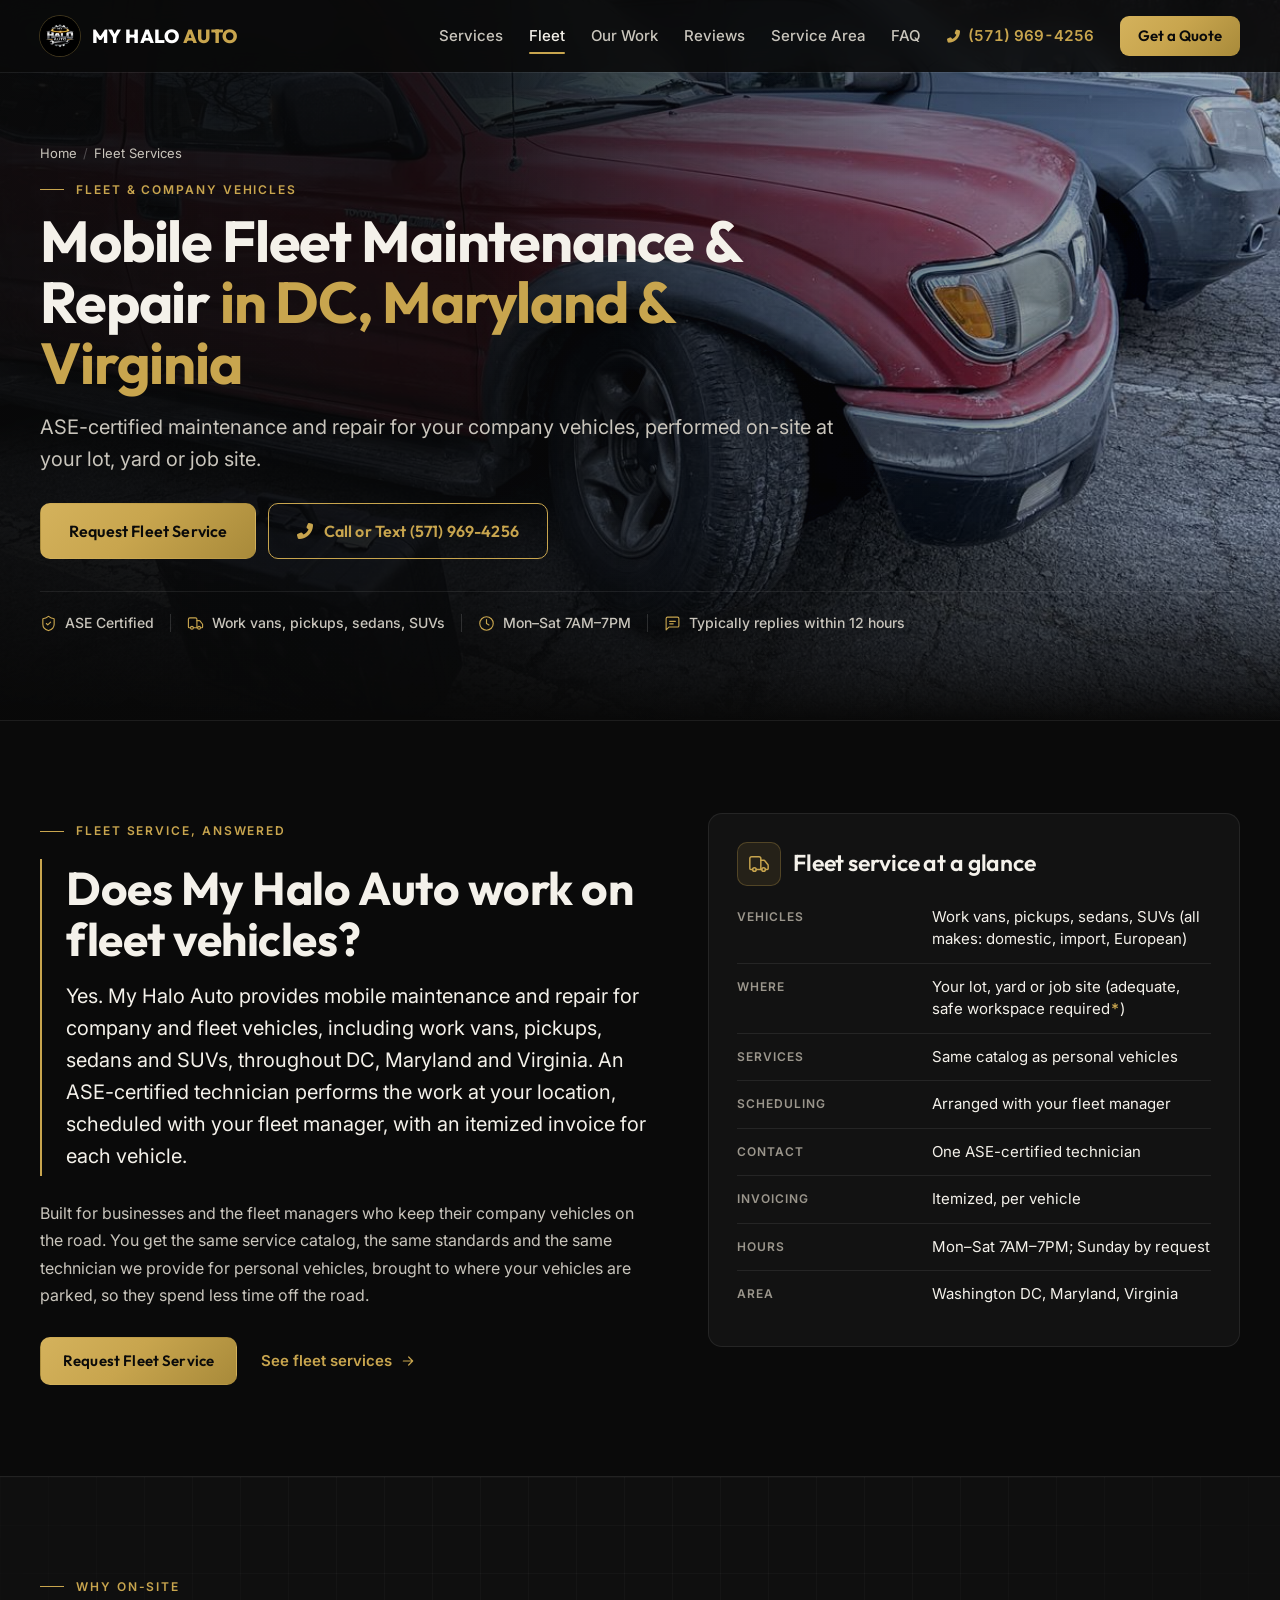
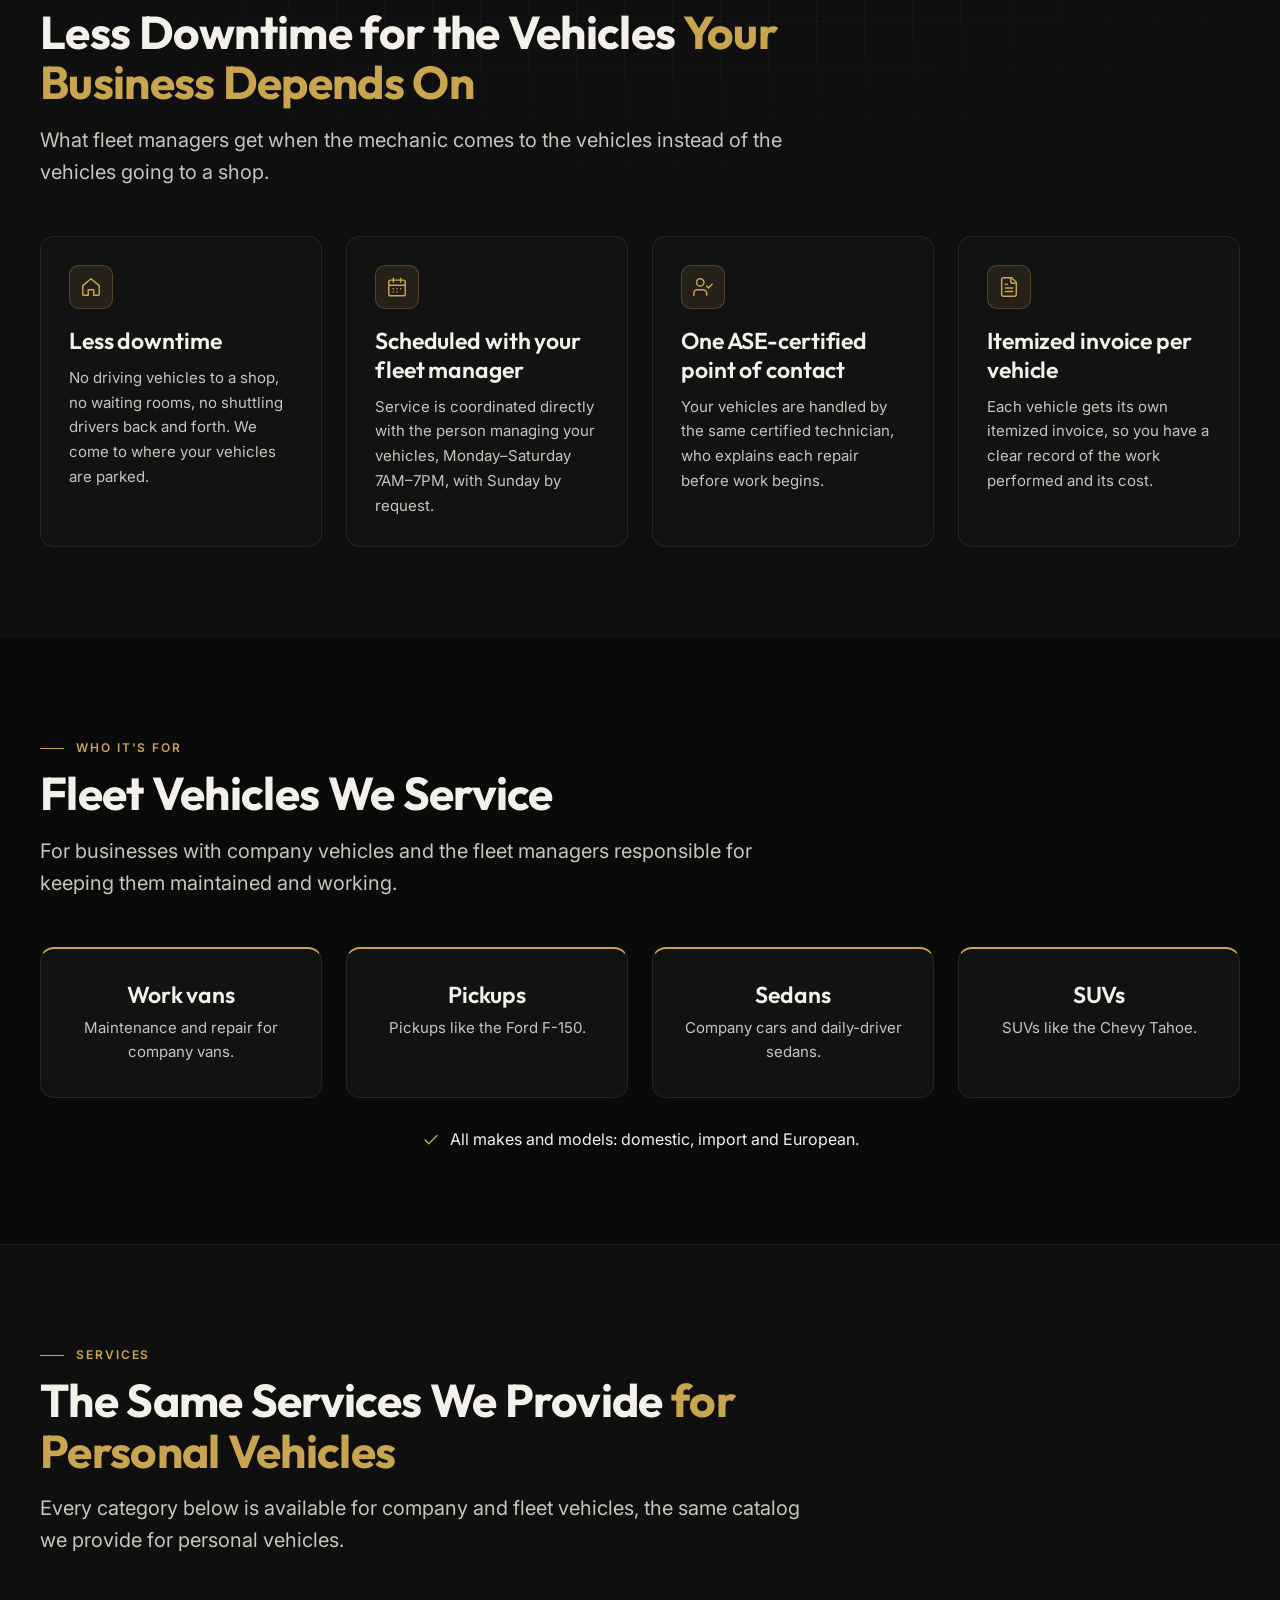
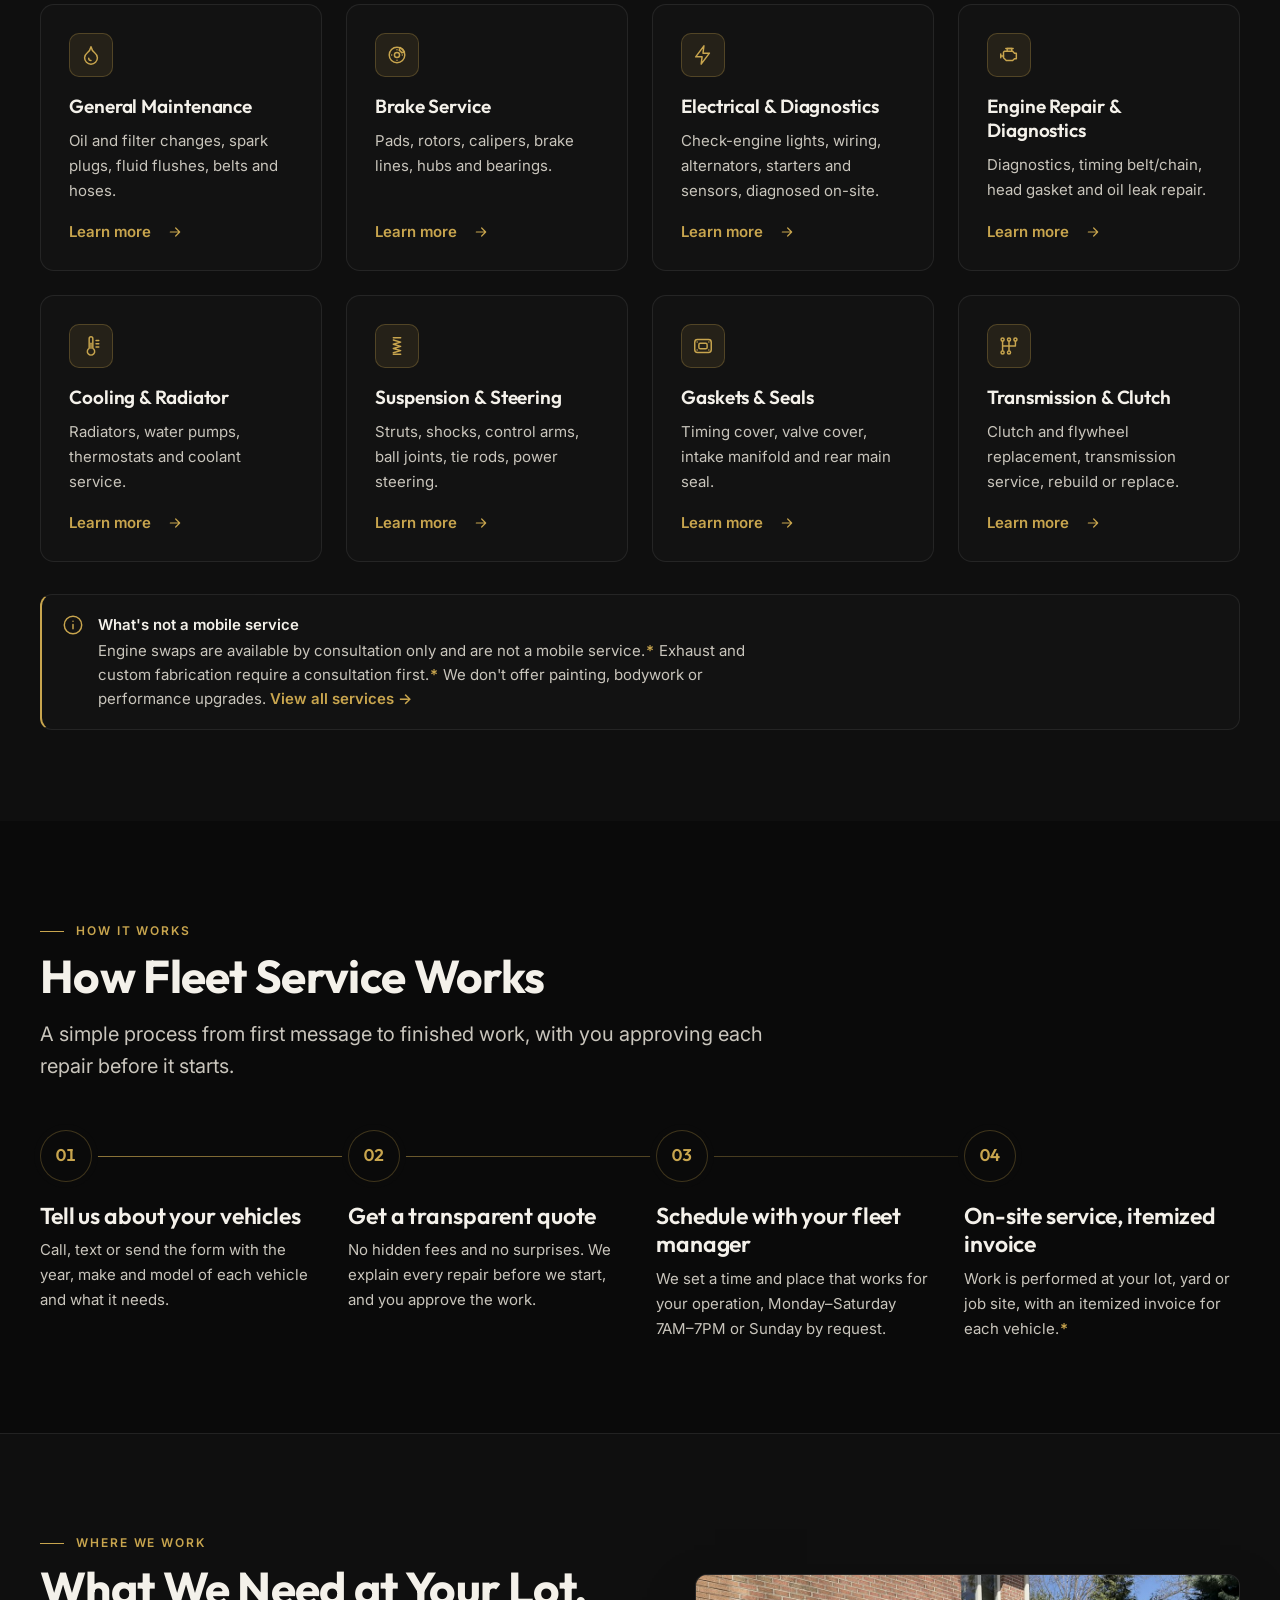
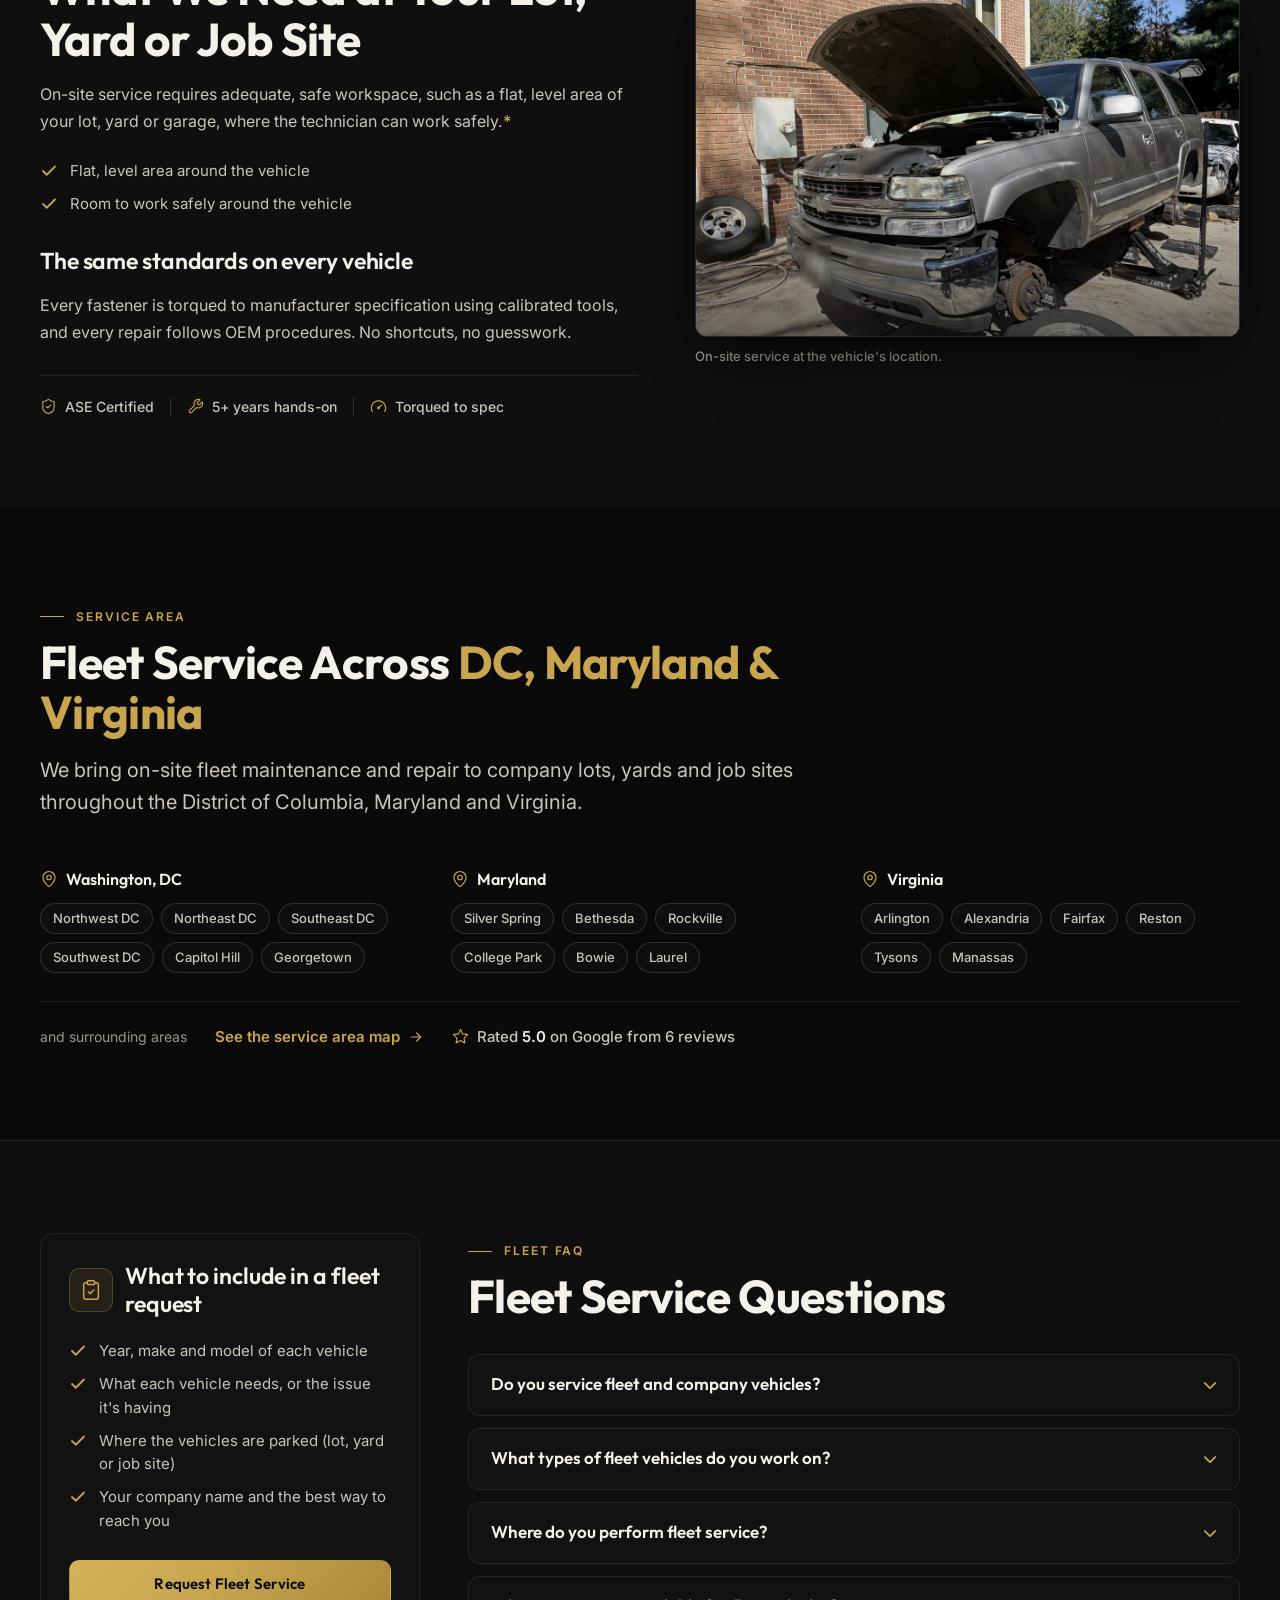
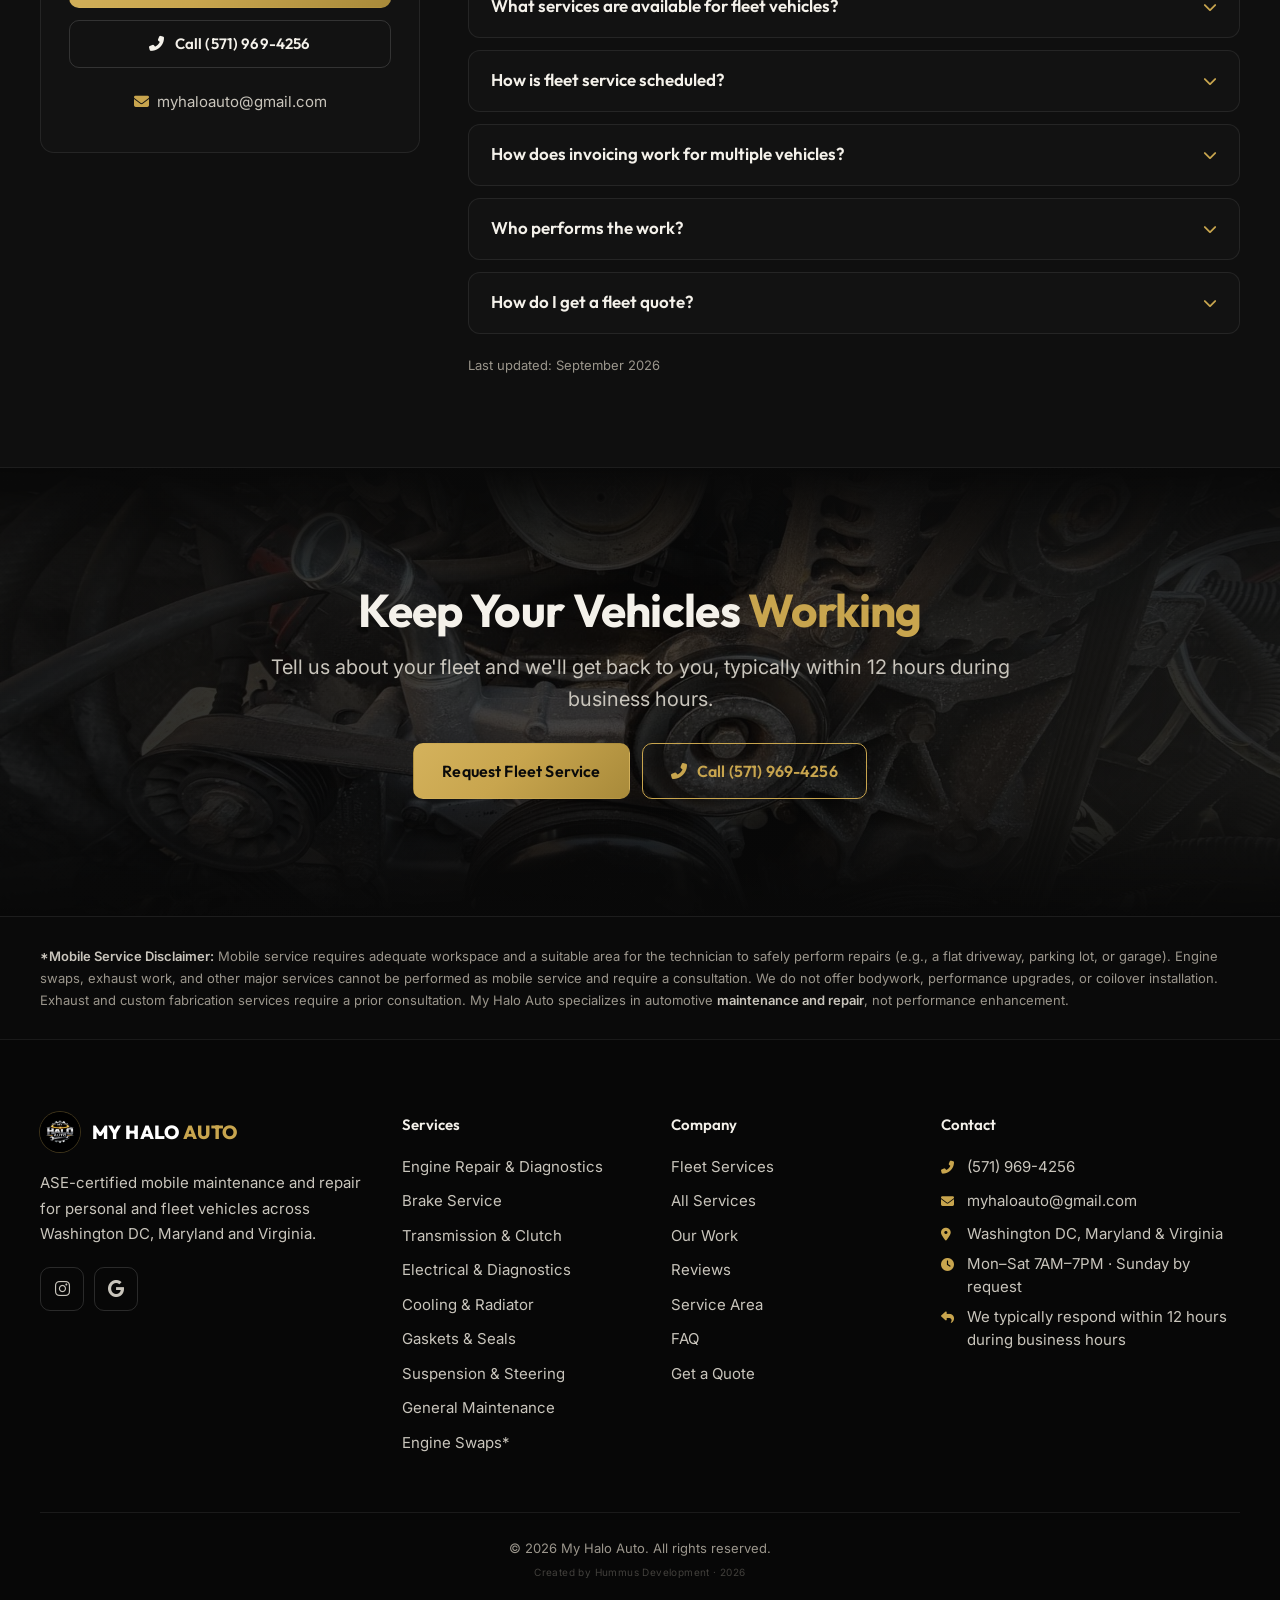
==== fleet-services/index.html @ dc267b5c "Redesign site, add fleet services and service pages, expand SEO - Homepage redesign: personal + flee" ====
<!DOCTYPE html>
<html lang="en">
<head>
  <meta charset="UTF-8">
  <meta name="viewport" content="width=device-width, initial-scale=1.0, viewport-fit=cover">
  <title>Mobile Fleet Maintenance &amp; Repair in the DMV | My Halo Auto</title>
  <meta name="description" content="On-site maintenance and repair for company vans, pickups, sedans and SUVs in DC, MD &amp; VA. One ASE-certified point of contact, itemized invoices.">
  <meta name="robots" content="index, follow">
  <link rel="canonical" href="https://myhaloauto.com/fleet-services/">
  <link rel="preload" as="image" href="/images/tacoma-side-tools.jpeg" fetchpriority="high">
  <meta name="theme-color" content="#0a0a0a">

  <link rel="icon" type="image/x-icon" href="/favicon.ico">
  <link rel="icon" type="image/png" sizes="32x32" href="/favicon-32x32.png">
  <link rel="icon" type="image/png" sizes="16x16" href="/favicon-16x16.png">
  <link rel="apple-touch-icon" sizes="180x180" href="/apple-touch-icon.png">

  <meta property="og:site_name" content="My Halo Auto">
  <meta property="og:title" content="Mobile Fleet Maintenance &amp; Repair in the DMV | My Halo Auto">
  <meta property="og:description" content="On-site maintenance and repair for company vans, pickups, sedans and SUVs in DC, MD &amp; VA. One ASE-certified point of contact, itemized invoices.">
  <meta property="og:type" content="website">
  <meta property="og:url" content="https://myhaloauto.com/fleet-services/">
  <meta property="og:image" content="https://myhaloauto.com/images/og-image-v2.jpg">
  <meta property="og:image:width" content="1200">
  <meta property="og:image:height" content="630">
  <meta property="og:image:alt" content="My Halo Auto, ASE-certified mobile mechanic serving DC, Maryland and Virginia">
  <meta property="og:locale" content="en_US">
  <meta name="twitter:card" content="summary_large_image">
  <meta name="twitter:title" content="Mobile Fleet Maintenance &amp; Repair in the DMV | My Halo Auto">
  <meta name="twitter:description" content="On-site maintenance and repair for company vans, pickups, sedans and SUVs in DC, MD &amp; VA. One ASE-certified point of contact, itemized invoices.">
  <meta name="twitter:image" content="https://myhaloauto.com/images/og-image-v2.jpg">

  <link rel="preconnect" href="https://fonts.googleapis.com">
  <link rel="preconnect" href="https://fonts.gstatic.com" crossorigin>
  <link rel="preload" as="style" href="https://fonts.googleapis.com/css2?family=Inter:wght@400;500;600;700&family=Outfit:wght@500;600;700;800&display=swap">
  <link href="https://fonts.googleapis.com/css2?family=Inter:wght@400;500;600;700&family=Outfit:wght@500;600;700;800&display=swap" rel="stylesheet" media="print" onload="this.media='all'">
  <noscript><link href="https://fonts.googleapis.com/css2?family=Inter:wght@400;500;600;700&family=Outfit:wght@500;600;700;800&display=swap" rel="stylesheet"></noscript>
  <link rel="stylesheet" href="https://cdnjs.cloudflare.com/ajax/libs/font-awesome/6.5.1/css/all.min.css" media="print" onload="this.media='all'">
  <noscript><link rel="stylesheet" href="https://cdnjs.cloudflare.com/ajax/libs/font-awesome/6.5.1/css/all.min.css"></noscript>

  <link rel="stylesheet" href="/css/styles.css?v=7">
  <link rel="stylesheet" href="/css/pages.css?v=2">
  <script>document.documentElement.classList.add('js');</script>
  <!-- Structured data (schema.org) -->
  <script type="application/ld+json">
  {
    "@context": "https://schema.org",
    "@graph": [
      {
        "@type": "AutoRepair",
        "@id": "https://myhaloauto.com/#business",
        "name": "My Halo Auto",
        "url": "https://myhaloauto.com/",
        "telephone": "+1-571-969-4256",
        "email": "myhaloauto@gmail.com",
        "logo": "https://myhaloauto.com/images/logo-mark.png",
        "image": "https://myhaloauto.com/images/suv-driveway-service-hood-open.jpeg",
        "description": "ASE-certified mobile auto maintenance and repair for personal and fleet vehicles in Washington DC, Maryland and Virginia. Service is performed at the customer's location where there is adequate, safe workspace.",
        "areaServed": [
          {
            "@type": "AdministrativeArea",
            "name": "Washington, DC"
          },
          {
            "@type": "AdministrativeArea",
            "name": "Maryland"
          },
          {
            "@type": "AdministrativeArea",
            "name": "Virginia"
          }
        ],
        "openingHoursSpecification": [
          {
            "@type": "OpeningHoursSpecification",
            "dayOfWeek": [
              "Monday",
              "Tuesday",
              "Wednesday",
              "Thursday",
              "Friday",
              "Saturday"
            ],
            "opens": "07:00",
            "closes": "19:00"
          }
        ],
        "hasCredential": {
          "@type": "EducationalOccupationalCredential",
          "name": "ASE Certification",
          "credentialCategory": "certification",
          "recognizedBy": {
            "@type": "Organization",
            "name": "National Institute for Automotive Service Excellence (ASE)"
          }
        },
        "knowsAbout": [
          "Engine Repair & Diagnostics",
          "Brake Service",
          "Transmission & Clutch",
          "Electrical & Diagnostics",
          "Cooling & Radiator Service",
          "Gaskets & Seals",
          "Suspension & Steering",
          "General Maintenance",
          "Engine swaps",
          "Fleet vehicle maintenance"
        ],
        "sameAs": [
          "https://instagram.com/myhalo.auto",
          "https://maps.app.goo.gl/rKe13m5ULv6c1C4z5?g_st=ic"
        ],
        "hasOfferCatalog": {
          "@id": "https://myhaloauto.com/services/#catalog"
        }
      },
      {
        "@type": "WebSite",
        "@id": "https://myhaloauto.com/#website",
        "url": "https://myhaloauto.com/",
        "name": "My Halo Auto",
        "publisher": {
          "@id": "https://myhaloauto.com/#business"
        },
        "inLanguage": "en-US"
      },
      {
        "@type": "WebPage",
        "@id": "https://myhaloauto.com/fleet-services/#webpage",
        "url": "https://myhaloauto.com/fleet-services/",
        "name": "Mobile Fleet Maintenance & Repair in the DMV | My Halo Auto",
        "description": "On-site maintenance and repair for company vans, pickups, sedans and SUVs in DC, MD & VA. One ASE-certified point of contact, itemized invoices.",
        "isPartOf": {
          "@id": "https://myhaloauto.com/#website"
        },
        "about": {
          "@id": "https://myhaloauto.com/#business"
        },
        "inLanguage": "en-US",
        "primaryImageOfPage": {
          "@type": "ImageObject",
          "url": "https://myhaloauto.com/images/tacoma-side-tools.jpeg"
        },
        "breadcrumb": {
          "@id": "https://myhaloauto.com/fleet-services/#breadcrumb"
        },
        "mainEntity": {
          "@id": "https://myhaloauto.com/fleet-services/#service"
        }
      },
      {
        "@type": "Service",
        "@id": "https://myhaloauto.com/fleet-services/#service",
        "name": "Mobile Fleet Maintenance & Repair",
        "serviceType": "Fleet vehicle maintenance and repair",
        "url": "https://myhaloauto.com/fleet-services/",
        "description": "My Halo Auto provides mobile maintenance and repair for company and fleet vehicles, including work vans, pickups, sedans and SUVs, throughout DC, Maryland and Virginia. An ASE-certified technician performs the work at your location, scheduled with your fleet manager, with an itemized invoice for each vehicle.",
        "provider": {
          "@id": "https://myhaloauto.com/#business"
        },
        "areaServed": [
          {
            "@type": "AdministrativeArea",
            "name": "Washington, DC"
          },
          {
            "@type": "AdministrativeArea",
            "name": "Maryland"
          },
          {
            "@type": "AdministrativeArea",
            "name": "Virginia"
          }
        ],
        "audience": {
          "@type": "BusinessAudience",
          "audienceType": "Businesses and fleet managers with company vehicles (work vans, pickups, sedans, SUVs)"
        },
        "hasOfferCatalog": {
          "@id": "https://myhaloauto.com/services/#catalog"
        }
      },
      {
        "@type": "BreadcrumbList",
        "@id": "https://myhaloauto.com/fleet-services/#breadcrumb",
        "itemListElement": [
          {
            "@type": "ListItem",
            "position": 1,
            "name": "Home",
            "item": "https://myhaloauto.com/"
          },
          {
            "@type": "ListItem",
            "position": 2,
            "name": "Fleet Services",
            "item": "https://myhaloauto.com/fleet-services/"
          }
        ]
      },
      {
        "@type": "FAQPage",
        "@id": "https://myhaloauto.com/fleet-services/#faq",
        "url": "https://myhaloauto.com/fleet-services/",
        "isPartOf": {
          "@id": "https://myhaloauto.com/#website"
        },
        "mainEntity": [
          {
            "@type": "Question",
            "name": "Do you service fleet and company vehicles?",
            "acceptedAnswer": {
              "@type": "Answer",
              "text": "Yes. We service company and fleet vehicles, including work vans, pickups, sedans and SUVs, across DC, Maryland and Virginia. Service is performed on-site at your lot, yard or job site where there's adequate, safe workspace."
            }
          },
          {
            "@type": "Question",
            "name": "What types of fleet vehicles do you work on?",
            "acceptedAnswer": {
              "@type": "Answer",
              "text": "Company and fleet vehicles such as work vans, pickups, sedans and SUVs, across all makes and models: domestic, import and European."
            }
          },
          {
            "@type": "Question",
            "name": "Where do you perform fleet service?",
            "acceptedAnswer": {
              "@type": "Answer",
              "text": "At your location, whether that's a company lot, a yard or a job site, as long as there's adequate, safe workspace for the technician. Engine swaps are not performed as mobile service, and exhaust or custom fabrication requires a consultation first."
            }
          },
          {
            "@type": "Question",
            "name": "What services are available for fleet vehicles?",
            "acceptedAnswer": {
              "@type": "Answer",
              "text": "The same services we provide for personal vehicles: engine repair and diagnostics, transmission and clutch, brakes, cooling and radiator, electrical diagnostics, gaskets and seals, suspension and steering, and general maintenance such as oil changes, fluid services, spark plugs, and belts and hoses."
            }
          },
          {
            "@type": "Question",
            "name": "How is fleet service scheduled?",
            "acceptedAnswer": {
              "@type": "Answer",
              "text": "We arrange scheduling directly with your fleet manager. We're available Monday through Saturday, 7AM to 7PM, with Sunday appointments by request, and we typically respond to inquiries within 12 hours during business hours."
            }
          },
          {
            "@type": "Question",
            "name": "How does invoicing work for multiple vehicles?",
            "acceptedAnswer": {
              "@type": "Answer",
              "text": "Each vehicle receives its own itemized invoice, so you have a clear record of the work performed and its cost."
            }
          },
          {
            "@type": "Question",
            "name": "Who performs the work?",
            "acceptedAnswer": {
              "@type": "Answer",
              "text": "An ASE-certified technician with 5+ years of hands-on experience, who is your single point of contact."
            }
          },
          {
            "@type": "Question",
            "name": "How do I get a fleet quote?",
            "acceptedAnswer": {
              "@type": "Answer",
              "text": "Call or text (571) 969-4256 or use the contact form. Tell us the year, make and model of each vehicle and what it needs, and we'll provide a transparent quote with no hidden fees."
            }
          }
        ]
      }
    ]
  }
  </script>
</head>
<body class="page-fleet">
  <a class="skip-link" href="#main">Skip to content</a>
  <nav id="navbar" class="navbar" aria-label="Main">
    <div class="nav-container">
      <a href="/" class="nav-logo" aria-label="My Halo Auto, home">
        <img src="/images/logo-mark.png" alt="" class="nav-logo-img" width="40" height="40">
        <span class="logo-text">MY HALO <span class="accent">AUTO</span></span>
      </a>
      <ul class="nav-menu" id="navMenu">
        <li><a href="/services/" class="nav-link">Services</a></li>
        <li><a href="/fleet-services/" class="nav-link" aria-current="page">Fleet</a></li>
        <li><a href="/#gallery" class="nav-link">Our Work</a></li>
        <li><a href="/#reviews" class="nav-link">Reviews</a></li>
        <li><a href="/#service-area" class="nav-link">Service Area</a></li>
        <li><a href="/#faq" class="nav-link">FAQ</a></li>
        <li class="nav-phone-item"><a href="tel:+15719694256" class="nav-phone"><i class="fas fa-phone-alt" aria-hidden="true"></i> (571) 969-4256</a></li>
        <li class="nav-cta-item"><a href="/#contact" class="nav-link cta-link">Get a Quote</a></li>
      </ul>
      <button class="hamburger" id="hamburger" type="button" aria-label="Open menu" aria-expanded="false" aria-controls="navMenu">
        <span class="bar"></span><span class="bar"></span><span class="bar"></span>
      </button>
    </div>
    <div class="nav-backdrop" id="navBackdrop"></div>
  </nav>

  <main id="main">

    <!-- 1. Page hero -->
    <header class="page-hero page-hero--photo fl-hero">
      <div class="page-hero__bg"><img src="/images/tacoma-side-tools.jpeg" alt="Pickup truck in a parking lot with a tool case staged for on-site repair" width="1200" height="900" fetchpriority="high"></div>
      <div class="container page-hero__inner">
        <nav class="breadcrumb" aria-label="Breadcrumb"><ol><li><a href="/">Home</a></li><li aria-current="page">Fleet Services</li></ol></nav>
        <p class="eyebrow">Fleet &amp; company vehicles</p>
        <h1 class="page-hero__title">Mobile Fleet Maintenance &amp; Repair <span class="accent">in DC, Maryland &amp; Virginia</span></h1>
        <p class="page-hero__lede">ASE-certified maintenance and repair for your company vehicles, performed on-site at your lot, yard or job site.</p>
        <div class="btn-row">
          <a href="/?service=fleet#contact" class="btn btn-primary btn-lg">Request Fleet Service</a>
          <a href="tel:+15719694256" class="btn btn-outline btn-lg"><i class="fas fa-phone-alt" aria-hidden="true"></i> Call or Text (571) 969-4256</a>
        </div>
        <ul class="proof">
          <li><svg class="ico" aria-hidden="true" focusable="false"><use href="/images/icons.svg#i-shield"></use></svg> ASE Certified</li>
          <li><svg class="ico" aria-hidden="true" focusable="false"><use href="/images/icons.svg#i-truck"></use></svg> Work vans, pickups, sedans, SUVs</li>
          <li><svg class="ico" aria-hidden="true" focusable="false"><use href="/images/icons.svg#i-clock"></use></svg> Mon&ndash;Sat 7AM&ndash;7PM</li>
          <li><svg class="ico" aria-hidden="true" focusable="false"><use href="/images/icons.svg#i-message"></use></svg> Typically replies within 12 hours</li>
        </ul>
      </div>
    </header>

    <!-- 2. Answer block + at a glance -->
    <section id="overview" class="section bg-base">
      <div class="container fl-answer">
        <div class="fl-answer__main" data-reveal>
          <p class="eyebrow">Fleet service, answered</p>
          <div class="answer">
            <h2 class="answer__q">Does My Halo Auto work on fleet vehicles?</h2>
            <p class="answer__a">Yes. My Halo Auto provides mobile maintenance and repair for company and fleet vehicles, including work vans, pickups, sedans and SUVs, throughout DC, Maryland and Virginia. An ASE-certified technician performs the work at your location, scheduled with your fleet manager, with an itemized invoice for each vehicle.</p>
          </div>
          <p class="fl-answer__more">Built for businesses and the fleet managers who keep their company vehicles on the road. You get the same service catalog, the same standards and the same technician we provide for personal vehicles, brought to where your vehicles are parked, so they spend less time off the road.</p>
          <div class="btn-row fl-answer__cta">
            <a href="/?service=fleet#contact" class="btn btn-primary">Request Fleet Service</a>
            <a href="#fleet-services" class="link-arrow">See fleet services <svg class="ico" aria-hidden="true" focusable="false"><use href="/images/icons.svg#i-arrow-right"></use></svg></a>
          </div>
        </div>
        <aside class="card fl-glance" aria-labelledby="fl-glance-title" data-reveal style="--d:1">
          <h3 class="card__title" id="fl-glance-title"><span class="icon-tile"><svg class="ico" aria-hidden="true" focusable="false"><use href="/images/icons.svg#i-truck"></use></svg></span> Fleet service at a glance</h3>
          <dl class="facts">
            <div class="facts__row"><dt>Vehicles</dt><dd>Work vans, pickups, sedans, SUVs (all makes: domestic, import, European)</dd></div>
            <div class="facts__row"><dt>Where</dt><dd>Your lot, yard or job site (adequate, safe workspace required<a href="#disclaimer" class="fn-ref" aria-label="See mobile service disclaimer">*</a>)</dd></div>
            <div class="facts__row"><dt>Services</dt><dd>Same catalog as personal vehicles</dd></div>
            <div class="facts__row"><dt>Scheduling</dt><dd>Arranged with your fleet manager</dd></div>
            <div class="facts__row"><dt>Contact</dt><dd>One ASE-certified technician</dd></div>
            <div class="facts__row"><dt>Invoicing</dt><dd>Itemized, per vehicle</dd></div>
            <div class="facts__row"><dt>Hours</dt><dd>Mon&ndash;Sat 7AM&ndash;7PM; Sunday by request</dd></div>
            <div class="facts__row"><dt>Area</dt><dd>Washington DC, Maryland, Virginia</dd></div>
          </dl>
        </aside>
      </div>
    </section>

    <!-- 3. Why on-site -->
    <section id="why-on-site" class="section bg-grid">
      <div class="container">
        <div class="section-head" data-reveal>
          <p class="eyebrow">Why on-site</p>
          <h2 class="section-title">Less Downtime for the Vehicles <span class="accent">Your Business Depends On</span></h2>
          <p class="lede">What fleet managers get when the mechanic comes to the vehicles instead of the vehicles going to a shop.</p>
        </div>
        <div class="grid grid-4 fl-values">
          <div class="card" data-reveal style="--d:1">
            <span class="icon-tile"><svg class="ico" aria-hidden="true" focusable="false"><use href="/images/icons.svg#i-home"></use></svg></span>
            <h3 class="card__title">Less downtime</h3>
            <p class="card__text">No driving vehicles to a shop, no waiting rooms, no shuttling drivers back and forth. We come to where your vehicles are parked.</p>
          </div>
          <div class="card" data-reveal style="--d:2">
            <span class="icon-tile"><svg class="ico" aria-hidden="true" focusable="false"><use href="/images/icons.svg#i-calendar"></use></svg></span>
            <h3 class="card__title">Scheduled with your fleet manager</h3>
            <p class="card__text">Service is coordinated directly with the person managing your vehicles, Monday&ndash;Saturday 7AM&ndash;7PM, with Sunday by request.</p>
          </div>
          <div class="card" data-reveal style="--d:3">
            <span class="icon-tile"><svg class="ico" aria-hidden="true" focusable="false"><use href="/images/icons.svg#i-user-check"></use></svg></span>
            <h3 class="card__title">One ASE-certified point of contact</h3>
            <p class="card__text">Your vehicles are handled by the same certified technician, who explains each repair before work begins.</p>
          </div>
          <div class="card" data-reveal style="--d:4">
            <span class="icon-tile"><svg class="ico" aria-hidden="true" focusable="false"><use href="/images/icons.svg#i-invoice"></use></svg></span>
            <h3 class="card__title">Itemized invoice per vehicle</h3>
            <p class="card__text">Each vehicle gets its own itemized invoice, so you have a clear record of the work performed and its cost.</p>
          </div>
        </div>
      </div>
    </section>

    <!-- 4. Vehicles / who it's for -->
    <section id="vehicles" class="section bg-base">
      <div class="container">
        <div class="section-head" data-reveal>
          <p class="eyebrow">Who it's for</p>
          <h2 class="section-title">Fleet Vehicles We Service</h2>
          <p class="lede">For businesses with company vehicles and the fleet managers responsible for keeping them maintained and working.</p>
        </div>
        <div class="grid grid-4 fl-vehicles">
          <div class="card fl-vehicle" data-reveal style="--d:1">
            <h3 class="card__title">Work vans</h3>
            <p class="card__text">Maintenance and repair for company vans.</p>
          </div>
          <div class="card fl-vehicle" data-reveal style="--d:2">
            <h3 class="card__title">Pickups</h3>
            <p class="card__text">Pickups like the Ford F-150.</p>
          </div>
          <div class="card fl-vehicle" data-reveal style="--d:3">
            <h3 class="card__title">Sedans</h3>
            <p class="card__text">Company cars and daily-driver sedans.</p>
          </div>
          <div class="card fl-vehicle" data-reveal style="--d:4">
            <h3 class="card__title">SUVs</h3>
            <p class="card__text">SUVs like the Chevy Tahoe.</p>
          </div>
        </div>
        <p class="fl-makes" data-reveal><svg class="ico" aria-hidden="true" focusable="false"><use href="/images/icons.svg#i-check"></use></svg> All makes and models: domestic, import and European.</p>
      </div>
    </section>

    <!-- 5. Services for fleet vehicles -->
    <section id="fleet-services" class="section bg-raised">
      <div class="container">
        <div class="section-head" data-reveal>
          <p class="eyebrow">Services</p>
          <h2 class="section-title">The Same Services We Provide <span class="accent">for Personal Vehicles</span></h2>
          <p class="lede">Every category below is available for company and fleet vehicles, the same catalog we provide for personal vehicles.</p>
        </div>
        <div class="grid grid-4 fl-svc-grid">
          <article class="card card--link fl-svc" data-reveal style="--d:1">
            <span class="icon-tile"><svg class="ico" aria-hidden="true" focusable="false"><use href="/images/icons.svg#i-maintenance"></use></svg></span>
            <h3 class="card__title">General Maintenance</h3>
            <p class="card__text">Oil and filter changes, spark plugs, fluid flushes, belts and hoses.</p>
            <a href="/services/maintenance/" class="card__link link-arrow">Learn more<span class="visually-hidden"> about General Maintenance</span> <svg class="ico" aria-hidden="true" focusable="false"><use href="/images/icons.svg#i-arrow-right"></use></svg></a>
          </article>
          <article class="card card--link fl-svc" data-reveal style="--d:2">
            <span class="icon-tile"><svg class="ico" aria-hidden="true" focusable="false"><use href="/images/icons.svg#i-brake"></use></svg></span>
            <h3 class="card__title">Brake Service</h3>
            <p class="card__text">Pads, rotors, calipers, brake lines, hubs and bearings.</p>
            <a href="/services/brake-repair/" class="card__link link-arrow">Learn more<span class="visually-hidden"> about Brake Service</span> <svg class="ico" aria-hidden="true" focusable="false"><use href="/images/icons.svg#i-arrow-right"></use></svg></a>
          </article>
          <article class="card card--link fl-svc" data-reveal style="--d:3">
            <span class="icon-tile"><svg class="ico" aria-hidden="true" focusable="false"><use href="/images/icons.svg#i-electrical"></use></svg></span>
            <h3 class="card__title">Electrical &amp; Diagnostics</h3>
            <p class="card__text">Check-engine lights, wiring, alternators, starters and sensors, diagnosed on-site.</p>
            <a href="/services/electrical-diagnostics/" class="card__link link-arrow">Learn more<span class="visually-hidden"> about Electrical &amp; Diagnostics</span> <svg class="ico" aria-hidden="true" focusable="false"><use href="/images/icons.svg#i-arrow-right"></use></svg></a>
          </article>
          <article class="card card--link fl-svc" data-reveal style="--d:4">
            <span class="icon-tile"><svg class="ico" aria-hidden="true" focusable="false"><use href="/images/icons.svg#i-engine"></use></svg></span>
            <h3 class="card__title">Engine Repair &amp; Diagnostics</h3>
            <p class="card__text">Diagnostics, timing belt/chain, head gasket and oil leak repair.</p>
            <a href="/services/engine-repair/" class="card__link link-arrow">Learn more<span class="visually-hidden"> about Engine Repair &amp; Diagnostics</span> <svg class="ico" aria-hidden="true" focusable="false"><use href="/images/icons.svg#i-arrow-right"></use></svg></a>
          </article>
          <article class="card card--link fl-svc" data-reveal style="--d:1">
            <span class="icon-tile"><svg class="ico" aria-hidden="true" focusable="false"><use href="/images/icons.svg#i-cooling"></use></svg></span>
            <h3 class="card__title">Cooling &amp; Radiator</h3>
            <p class="card__text">Radiators, water pumps, thermostats and coolant service.</p>
            <a href="/services/cooling-system/" class="card__link link-arrow">Learn more<span class="visually-hidden"> about Cooling &amp; Radiator</span> <svg class="ico" aria-hidden="true" focusable="false"><use href="/images/icons.svg#i-arrow-right"></use></svg></a>
          </article>
          <article class="card card--link fl-svc" data-reveal style="--d:2">
            <span class="icon-tile"><svg class="ico" aria-hidden="true" focusable="false"><use href="/images/icons.svg#i-suspension"></use></svg></span>
            <h3 class="card__title">Suspension &amp; Steering</h3>
            <p class="card__text">Struts, shocks, control arms, ball joints, tie rods, power steering.</p>
            <a href="/services/suspension-steering/" class="card__link link-arrow">Learn more<span class="visually-hidden"> about Suspension &amp; Steering</span> <svg class="ico" aria-hidden="true" focusable="false"><use href="/images/icons.svg#i-arrow-right"></use></svg></a>
          </article>
          <article class="card card--link fl-svc" data-reveal style="--d:3">
            <span class="icon-tile"><svg class="ico" aria-hidden="true" focusable="false"><use href="/images/icons.svg#i-gasket"></use></svg></span>
            <h3 class="card__title">Gaskets &amp; Seals</h3>
            <p class="card__text">Timing cover, valve cover, intake manifold and rear main seal.</p>
            <a href="/services/gaskets-seals/" class="card__link link-arrow">Learn more<span class="visually-hidden"> about Gaskets &amp; Seals</span> <svg class="ico" aria-hidden="true" focusable="false"><use href="/images/icons.svg#i-arrow-right"></use></svg></a>
          </article>
          <article class="card card--link fl-svc" data-reveal style="--d:4">
            <span class="icon-tile"><svg class="ico" aria-hidden="true" focusable="false"><use href="/images/icons.svg#i-transmission"></use></svg></span>
            <h3 class="card__title">Transmission &amp; Clutch</h3>
            <p class="card__text">Clutch and flywheel replacement, transmission service, rebuild or replace.</p>
            <a href="/services/transmission-clutch/" class="card__link link-arrow">Learn more<span class="visually-hidden"> about Transmission &amp; Clutch</span> <svg class="ico" aria-hidden="true" focusable="false"><use href="/images/icons.svg#i-arrow-right"></use></svg></a>
          </article>
        </div>
        <aside class="note fl-note" data-reveal>
          <svg class="ico" aria-hidden="true" focusable="false"><use href="/images/icons.svg#i-info"></use></svg>
          <div>
            <p class="note__title">What's not a mobile service</p>
            <p>Engine swaps are available by consultation only and are not a mobile service.<a href="#disclaimer" class="fn-ref" aria-label="See mobile service disclaimer">*</a> Exhaust and custom fabrication require a consultation first.<a href="#disclaimer" class="fn-ref" aria-label="See mobile service disclaimer">*</a> We don't offer painting, bodywork or performance upgrades. <a href="/services/">View all services &rarr;</a></p>
          </div>
        </aside>
      </div>
    </section>

    <!-- 6. How fleet service works -->
    <section id="how-it-works" class="section bg-base">
      <div class="container">
        <div class="section-head" data-reveal>
          <p class="eyebrow">How it works</p>
          <h2 class="section-title">How Fleet Service Works</h2>
          <p class="lede">A simple process from first message to finished work, with you approving each repair before it starts.</p>
        </div>
        <ol class="steps">
          <li class="step" data-reveal style="--d:1"><span class="step__num">01</span><h3 class="step__title">Tell us about your vehicles</h3><p>Call, text or send the form with the year, make and model of each vehicle and what it needs.</p></li>
          <li class="step" data-reveal style="--d:2"><span class="step__num">02</span><h3 class="step__title">Get a transparent quote</h3><p>No hidden fees and no surprises. We explain every repair before we start, and you approve the work.</p></li>
          <li class="step" data-reveal style="--d:3"><span class="step__num">03</span><h3 class="step__title">Schedule with your fleet manager</h3><p>We set a time and place that works for your operation, Monday&ndash;Saturday 7AM&ndash;7PM or Sunday by request.</p></li>
          <li class="step" data-reveal style="--d:4"><span class="step__num">04</span><h3 class="step__title">On-site service, itemized invoice</h3><p>Work is performed at your lot, yard or job site, with an itemized invoice for each vehicle.<a href="#disclaimer" class="fn-ref" aria-label="See mobile service disclaimer">*</a></p></li>
        </ol>
      </div>
    </section>

    <!-- 7. Workspace & standards -->
    <section id="workspace" class="section bg-raised">
      <div class="container">
        <div class="split">
          <div class="split__text" data-reveal>
            <p class="eyebrow">Where we work</p>
            <h2 class="section-title">What We Need at Your Lot, Yard or Job Site</h2>
            <p>On-site service requires adequate, safe workspace, such as a flat, level area of your lot, yard or garage, where the technician can work safely.<a href="#disclaimer" class="fn-ref" aria-label="See mobile service disclaimer">*</a></p>
            <ul class="check-list">
              <li>Flat, level area around the vehicle</li>
              <li>Room to work safely around the vehicle</li>
            </ul>
            <h3>The same standards on every vehicle</h3>
            <p>Every fastener is torqued to manufacturer specification using calibrated tools, and every repair follows OEM procedures. No shortcuts, no guesswork.</p>
            <ul class="proof fl-standards">
              <li><svg class="ico" aria-hidden="true" focusable="false"><use href="/images/icons.svg#i-shield"></use></svg> ASE Certified</li>
              <li><svg class="ico" aria-hidden="true" focusable="false"><use href="/images/icons.svg#i-wrench"></use></svg> 5+ years hands-on</li>
              <li><svg class="ico" aria-hidden="true" focusable="false"><use href="/images/icons.svg#i-gauge"></use></svg> Torqued to spec</li>
            </ul>
          </div>
          <div class="split__media" data-reveal style="--d:1">
            <figure class="figure">
              <div class="media" style="--ar:3/2"><img src="/images/suv-driveway-service-hood-open.jpeg" alt="Mobile mechanic service on a Chevrolet SUV in a driveway, hood open and front wheel removed for brake and hub work" width="1200" height="900" loading="lazy" decoding="async"></div>
              <figcaption class="figure__cap">On-site service at the vehicle's location.</figcaption>
            </figure>
          </div>
        </div>
      </div>
    </section>

    <!-- 8. Service area -->
    <section id="fleet-area" class="section bg-base">
      <div class="container">
        <div class="section-head" data-reveal>
          <p class="eyebrow">Service area</p>
          <h2 class="section-title">Fleet Service Across <span class="accent">DC, Maryland &amp; Virginia</span></h2>
          <p class="lede">We bring on-site fleet maintenance and repair to company lots, yards and job sites throughout the District of Columbia, Maryland and Virginia.</p>
        </div>
        <div class="fl-area" data-reveal>
          <div>
            <p class="area-title"><svg class="ico" aria-hidden="true" focusable="false"><use href="/images/icons.svg#i-pin"></use></svg> Washington, DC</p>
            <ul class="chip-list">
              <li class="chip">Northwest DC</li><li class="chip">Northeast DC</li><li class="chip">Southeast DC</li><li class="chip">Southwest DC</li><li class="chip">Capitol Hill</li><li class="chip">Georgetown</li>
            </ul>
          </div>
          <div>
            <p class="area-title"><svg class="ico" aria-hidden="true" focusable="false"><use href="/images/icons.svg#i-pin"></use></svg> Maryland</p>
            <ul class="chip-list">
              <li class="chip">Silver Spring</li><li class="chip">Bethesda</li><li class="chip">Rockville</li><li class="chip">College Park</li><li class="chip">Bowie</li><li class="chip">Laurel</li>
            </ul>
          </div>
          <div>
            <p class="area-title"><svg class="ico" aria-hidden="true" focusable="false"><use href="/images/icons.svg#i-pin"></use></svg> Virginia</p>
            <ul class="chip-list">
              <li class="chip">Arlington</li><li class="chip">Alexandria</li><li class="chip">Fairfax</li><li class="chip">Reston</li><li class="chip">Tysons</li><li class="chip">Manassas</li>
            </ul>
          </div>
        </div>
        <div class="fl-area__foot" data-reveal>
          <p class="area__more">and surrounding areas</p>
          <a href="/#service-area" class="link-arrow">See the service area map <svg class="ico" aria-hidden="true" focusable="false"><use href="/images/icons.svg#i-arrow-right"></use></svg></a>
          <a href="/#reviews" class="fl-rating"><svg class="ico" aria-hidden="true" focusable="false"><use href="/images/icons.svg#i-star"></use></svg><span>Rated <strong>5.0</strong> on Google from 6 reviews</span></a>
        </div>
      </div>
    </section>

    <!-- 9. FAQ -->
    <section id="fleet-faq" class="section bg-raised">
      <div class="container faq__grid fl-faq">
        <div class="faq__main">
          <div class="section-head" data-reveal>
            <p class="eyebrow">Fleet FAQ</p>
            <h2 class="section-title">Fleet Service Questions</h2>
          </div>
          <div class="faq-list">
            <div class="faq-item">
              <h3 class="faq-q"><button class="faq-question" type="button" aria-expanded="false" aria-controls="faq-fleet-1" id="faq-fleet-1-q"><span>Do you service fleet and company vehicles?</span><i class="fas fa-chevron-down" aria-hidden="true"></i></button></h3>
              <div class="faq-answer" id="faq-fleet-1" role="region" aria-labelledby="faq-fleet-1-q"><div class="faq-answer__inner"><p>Yes. We service company and fleet vehicles, including work vans, pickups, sedans and SUVs, across DC, Maryland and Virginia. Service is performed on-site at your lot, yard or job site where there's adequate, safe workspace.</p></div></div>
            </div>
            <div class="faq-item">
              <h3 class="faq-q"><button class="faq-question" type="button" aria-expanded="false" aria-controls="faq-fleet-2" id="faq-fleet-2-q"><span>What types of fleet vehicles do you work on?</span><i class="fas fa-chevron-down" aria-hidden="true"></i></button></h3>
              <div class="faq-answer" id="faq-fleet-2" role="region" aria-labelledby="faq-fleet-2-q"><div class="faq-answer__inner"><p>Company and fleet vehicles such as work vans, pickups, sedans and SUVs, across all makes and models: domestic, import and European.</p></div></div>
            </div>
            <div class="faq-item">
              <h3 class="faq-q"><button class="faq-question" type="button" aria-expanded="false" aria-controls="faq-fleet-3" id="faq-fleet-3-q"><span>Where do you perform fleet service?</span><i class="fas fa-chevron-down" aria-hidden="true"></i></button></h3>
              <div class="faq-answer" id="faq-fleet-3" role="region" aria-labelledby="faq-fleet-3-q"><div class="faq-answer__inner"><p>At your location, whether that's a company lot, a yard or a job site, as long as there's adequate, safe workspace for the technician. Engine swaps are not performed as mobile service, and exhaust or custom fabrication requires a consultation first.</p></div></div>
            </div>
            <div class="faq-item">
              <h3 class="faq-q"><button class="faq-question" type="button" aria-expanded="false" aria-controls="faq-fleet-4" id="faq-fleet-4-q"><span>What services are available for fleet vehicles?</span><i class="fas fa-chevron-down" aria-hidden="true"></i></button></h3>
              <div class="faq-answer" id="faq-fleet-4" role="region" aria-labelledby="faq-fleet-4-q"><div class="faq-answer__inner"><p>The same services we provide for personal vehicles: engine repair and diagnostics, transmission and clutch, brakes, cooling and radiator, electrical diagnostics, gaskets and seals, suspension and steering, and general maintenance such as oil changes, fluid services, spark plugs, and belts and hoses.</p></div></div>
            </div>
            <div class="faq-item">
              <h3 class="faq-q"><button class="faq-question" type="button" aria-expanded="false" aria-controls="faq-fleet-5" id="faq-fleet-5-q"><span>How is fleet service scheduled?</span><i class="fas fa-chevron-down" aria-hidden="true"></i></button></h3>
              <div class="faq-answer" id="faq-fleet-5" role="region" aria-labelledby="faq-fleet-5-q"><div class="faq-answer__inner"><p>We arrange scheduling directly with your fleet manager. We're available Monday through Saturday, 7AM to 7PM, with Sunday appointments by request, and we typically respond to inquiries within 12 hours during business hours.</p></div></div>
            </div>
            <div class="faq-item">
              <h3 class="faq-q"><button class="faq-question" type="button" aria-expanded="false" aria-controls="faq-fleet-6" id="faq-fleet-6-q"><span>How does invoicing work for multiple vehicles?</span><i class="fas fa-chevron-down" aria-hidden="true"></i></button></h3>
              <div class="faq-answer" id="faq-fleet-6" role="region" aria-labelledby="faq-fleet-6-q"><div class="faq-answer__inner"><p>Each vehicle receives its own itemized invoice, so you have a clear record of the work performed and its cost.</p></div></div>
            </div>
            <div class="faq-item">
              <h3 class="faq-q"><button class="faq-question" type="button" aria-expanded="false" aria-controls="faq-fleet-7" id="faq-fleet-7-q"><span>Who performs the work?</span><i class="fas fa-chevron-down" aria-hidden="true"></i></button></h3>
              <div class="faq-answer" id="faq-fleet-7" role="region" aria-labelledby="faq-fleet-7-q"><div class="faq-answer__inner"><p>An ASE-certified technician with 5+ years of hands-on experience, who is your single point of contact.</p></div></div>
            </div>
            <div class="faq-item">
              <h3 class="faq-q"><button class="faq-question" type="button" aria-expanded="false" aria-controls="faq-fleet-8" id="faq-fleet-8-q"><span>How do I get a fleet quote?</span><i class="fas fa-chevron-down" aria-hidden="true"></i></button></h3>
              <div class="faq-answer" id="faq-fleet-8" role="region" aria-labelledby="faq-fleet-8-q"><div class="faq-answer__inner"><p>Call or text <a href="tel:+15719694256">(571) 969-4256</a> or use the <a href="/?service=fleet#contact">contact form</a>. Tell us the year, make and model of each vehicle and what it needs, and we'll provide a transparent quote with no hidden fees.</p></div></div>
            </div>
          </div>
          <p class="fl-updated">Last updated: September 2026</p>
        </div>
        <aside class="card faq__aside fl-request" aria-labelledby="fl-request-title" data-reveal>
          <h3 class="card__title" id="fl-request-title"><span class="icon-tile"><svg class="ico" aria-hidden="true" focusable="false"><use href="/images/icons.svg#i-clipboard-check"></use></svg></span> What to include in a fleet request</h3>
          <ul class="check-list">
            <li>Year, make and model of each vehicle</li>
            <li>What each vehicle needs, or the issue it's having</li>
            <li>Where the vehicles are parked (lot, yard or job site)</li>
            <li>Your company name and the best way to reach you</li>
          </ul>
          <div class="fl-request__cta">
            <a href="/?service=fleet#contact" class="btn btn-primary btn-block">Request Fleet Service</a>
            <a href="tel:+15719694256" class="btn btn-ghost btn-block"><i class="fas fa-phone-alt" aria-hidden="true"></i> Call (571) 969-4256</a>
            <a href="mailto:myhaloauto@gmail.com" class="fl-request__mail"><i class="fas fa-envelope" aria-hidden="true"></i> myhaloauto@gmail.com</a>
          </div>
        </aside>
      </div>
    </section>

    <!-- 10. CTA band -->
    <section class="cta-band" aria-labelledby="cta-band-title">
      <div class="cta-band__bg"><img src="/images/engine-accessory-drive-closeup-wide.jpeg" srcset="/images/engine-accessory-drive-closeup.jpeg 1200w, /images/engine-accessory-drive-closeup-wide.jpeg 1920w" sizes="100vw" alt="" width="1920" height="1440" loading="lazy" decoding="async"></div>
      <div class="container cta-band__inner" data-reveal>
        <h2 id="cta-band-title">Keep Your Vehicles <span class="accent">Working</span></h2>
        <p class="lede">Tell us about your fleet and we'll get back to you, typically within 12 hours during business hours.</p>
        <div class="btn-row">
          <a href="/?service=fleet#contact" class="btn btn-primary btn-lg">Request Fleet Service</a>
          <a href="tel:+15719694256" class="btn btn-outline btn-lg"><i class="fas fa-phone-alt" aria-hidden="true"></i> Call (571) 969-4256</a>
        </div>
      </div>
    </section>

    <section class="footnote-section" aria-label="Mobile service disclaimer">
      <div class="container">
        <p class="footnote-text" id="disclaimer">
          <strong>*Mobile Service Disclaimer:</strong> Mobile service requires adequate workspace and a suitable area for the technician to safely perform repairs (e.g., a flat driveway, parking lot, or garage). Engine swaps, exhaust work, and other major services cannot be performed as mobile service and require a consultation. We do not offer bodywork, performance upgrades, or coilover installation. Exhaust and custom fabrication services require a prior consultation. My Halo Auto specializes in automotive <strong>maintenance and repair</strong>, not performance enhancement.
        </p>
      </div>
    </section>
  </main>

  <footer class="footer">
    <div class="container">
      <div class="footer-grid">
        <div class="footer-brand">
          <a href="/" class="nav-logo" aria-label="My Halo Auto, home">
            <img src="/images/logo-mark.png" alt="" class="nav-logo-img" width="40" height="40" loading="lazy">
            <span class="logo-text">MY HALO <span class="accent">AUTO</span></span>
          </a>
          <p>ASE-certified mobile maintenance and repair for personal and fleet vehicles across Washington DC, Maryland and Virginia.</p>
          <div class="footer-socials">
            <a href="https://instagram.com/myhalo.auto" target="_blank" rel="noopener" aria-label="My Halo Auto on Instagram"><i class="fab fa-instagram" aria-hidden="true"></i></a>
            <a href="https://maps.app.goo.gl/rKe13m5ULv6c1C4z5?g_st=ic" target="_blank" rel="noopener" aria-label="My Halo Auto reviews on Google"><i class="fab fa-google" aria-hidden="true"></i></a>
          </div>
        </div>
        <div class="footer-links">
          <p class="footer-title">Services</p>
          <ul>
            <li><a href="/services/engine-repair/">Engine Repair &amp; Diagnostics</a></li>
            <li><a href="/services/brake-repair/">Brake Service</a></li>
            <li><a href="/services/transmission-clutch/">Transmission &amp; Clutch</a></li>
            <li><a href="/services/electrical-diagnostics/">Electrical &amp; Diagnostics</a></li>
            <li><a href="/services/cooling-system/">Cooling &amp; Radiator</a></li>
            <li><a href="/services/gaskets-seals/">Gaskets &amp; Seals</a></li>
            <li><a href="/services/suspension-steering/">Suspension &amp; Steering</a></li>
            <li><a href="/services/maintenance/">General Maintenance</a></li>
            <li><a href="/services/#engine-swaps">Engine Swaps*</a></li>
          </ul>
        </div>
        <div class="footer-links">
          <p class="footer-title">Company</p>
          <ul>
            <li><a href="/fleet-services/">Fleet Services</a></li>
            <li><a href="/services/">All Services</a></li>
            <li><a href="/#gallery">Our Work</a></li>
            <li><a href="/#reviews">Reviews</a></li>
            <li><a href="/#service-area">Service Area</a></li>
            <li><a href="/#faq">FAQ</a></li>
            <li><a href="/#contact">Get a Quote</a></li>
          </ul>
        </div>
        <div class="footer-links">
          <p class="footer-title">Contact</p>
          <ul class="footer-contact">
            <li><a href="tel:+15719694256"><i class="fas fa-phone-alt" aria-hidden="true"></i> (571) 969-4256</a></li>
            <li><a href="mailto:myhaloauto@gmail.com"><i class="fas fa-envelope" aria-hidden="true"></i> myhaloauto@gmail.com</a></li>
            <li><i class="fas fa-map-marker-alt" aria-hidden="true"></i> Washington DC, Maryland &amp; Virginia</li>
            <li><i class="fas fa-clock" aria-hidden="true"></i> Mon–Sat 7AM–7PM · Sunday by request</li>
            <li><i class="fas fa-reply" aria-hidden="true"></i> We typically respond within 12 hours during business hours</li>
          </ul>
        </div>
      </div>
      <div class="footer-bottom">
        <p>&copy; <span data-year>2026</span> My Halo Auto. All rights reserved.</p>
        <p style="font-size:10px;opacity:0.4;margin-top:4px;letter-spacing:0.04em;">Created by Hummus Development &middot; 2026</p>
      </div>
    </div>
  </footer>

  <div class="action-bar" role="region" aria-label="Quick contact">
    <a href="tel:+15719694256" class="action-bar__btn action-bar__btn--call"><i class="fas fa-phone-alt" aria-hidden="true"></i><span>Call</span></a>
    <a href="sms:+15719694256?body=Hi%2C%20I%27d%20like%20a%20quote%20for%20fleet%20vehicle%20service." class="action-bar__btn"><i class="fas fa-comment-dots" aria-hidden="true"></i><span>Text</span></a>
    <a href="/?service=fleet#contact" class="action-bar__btn action-bar__btn--quote"><i class="fas fa-file-lines" aria-hidden="true"></i><span>Quote</span></a>
  </div>
  <button id="backToTop" class="back-to-top" type="button" aria-label="Back to top"><i class="fas fa-chevron-up" aria-hidden="true"></i></button>
  <script src="/js/main.js?v=7" defer></script>
</body>
</html>
---- css/styles.css ----
/* ============================================================
   MY HALO AUTO: global + homepage styles (v6)
   Order: tokens > reset/base > layout > components > shared
   blocks (nav, footer, footnote, action bar) > home sections >
   responsive overrides > reduced motion (last)
   ============================================================ */

/* Metric-matched fallbacks: keep text the same size while Outfit/Inter load,
   so the font swap does not shift layout (CLS). Values computed with fontTools
   from the Google Fonts TTFs vs Arial / Arial Bold (avg advance over site copy). */
@font-face{font-family:'Inter Fallback';src:local('Arial'),local('ArialMT');font-weight:100 500;size-adjust:106.54%;ascent-override:90.93%;descent-override:22.64%;line-gap-override:0%}
@font-face{font-family:'Inter Fallback';src:local('Arial Bold'),local('Arial-BoldMT');font-weight:600 900;size-adjust:101.37%;ascent-override:95.56%;descent-override:23.79%;line-gap-override:0%}
@font-face{font-family:'Outfit Fallback';src:local('Arial'),local('ArialMT');font-weight:100 500;size-adjust:99.13%;ascent-override:100.87%;descent-override:26.23%;line-gap-override:0%}
@font-face{font-family:'Outfit Fallback';src:local('Arial Bold'),local('Arial-BoldMT');font-weight:600 900;size-adjust:95.45%;ascent-override:104.77%;descent-override:27.24%;line-gap-override:0%}

/* ---------- 1. Tokens ---------- */
:root{
  /* brand */
  --primary:#c8a54e; --primary-dark:#a88a3a; --primary-light:#e8d391;
  --gold-soft:rgba(200,165,78,.10); --gold-line:rgba(200,165,78,.28); --gold-glow:rgba(200,165,78,.16);
  /* surfaces (neutral, no blue tint) */
  --dark:#0a0a0a; --dark-2:#0f0f0f; --dark-3:#141414; --dark-4:#1b1b1b;
  --ink-950:#070707; --surface:#121212; --surface-2:#181818; --surface-3:#202020;
  --gray-900:#161616; --gray-800:#1f1f1f; --gray-700:#2a2a2a;
  /* text (all >= 4.5:1 on #121212) */
  --text:#f4f1ea; --text-2:#c9c5bc; --text-3:#9b968c;
  --gray-600:#8a857b; --gray-400:#9b968c; --gray-300:#c9c5bc; --gray-200:#ddd; --gray-100:#f0f0f0; --white:#fff;
  --line:rgba(255,255,255,.08); --line-strong:rgba(255,255,255,.14);
  --accent:var(--primary);
  --gradient-primary:linear-gradient(135deg,#d4b25c 0%,#c8a54e 45%,#a88a3a 100%);
  /* type */
  --font-heading:'Outfit','Outfit Fallback',system-ui,sans-serif; --font-body:'Inter','Inter Fallback',system-ui,sans-serif;
  --fs-display:clamp(2.375rem,1.55rem + 3.4vw,4.25rem);
  --fs-h2:clamp(1.875rem,1.45rem + 1.8vw,2.875rem);
  --fs-h3:clamp(1.1875rem,1.08rem + .45vw,1.4375rem);
  --fs-lead:clamp(1.0625rem,1rem + .35vw,1.25rem);
  --fs-body:1rem; --fs-sm:.9375rem; --fs-xs:.8125rem;
  /* space (4px base) */
  --s-1:4px; --s-2:8px; --s-3:12px; --s-4:16px; --s-5:24px; --s-6:32px; --s-7:48px; --s-8:64px; --s-9:96px;
  --section-y:clamp(64px,4vw + 40px,112px); --section-y-tight:clamp(48px,3vw + 28px,80px);
  --gutter:clamp(16px,4vw,32px); --container:1200px;
  /* shape & depth */
  --radius-sm:8px; --radius-md:12px; --radius-card:14px; --radius-lg:16px; --radius-xl:24px; --radius-pill:999px;
  --shadow-sm:0 2px 8px rgba(0,0,0,.25); --shadow-md:0 12px 32px -12px rgba(0,0,0,.7);
  --shadow-lg:0 24px 60px -20px rgba(0,0,0,.85); --shadow-gold:0 10px 30px -10px rgba(200,165,78,.35);
  --ease:cubic-bezier(.2,.7,.2,1); --transition:all .25s var(--ease);
  --nav-h:72px;
  --marquee-gap:24px;
  --check-mask:url("data:image/svg+xml,%3Csvg xmlns='http://www.w3.org/2000/svg' viewBox='0 0 24 24' fill='none' stroke='black' stroke-width='2.4' stroke-linecap='round' stroke-linejoin='round'%3E%3Cpath d='M20 6 9 17l-5-5'/%3E%3C/svg%3E");
  --x-mask:url("data:image/svg+xml,%3Csvg xmlns='http://www.w3.org/2000/svg' viewBox='0 0 24 24' fill='none' stroke='black' stroke-width='2.2' stroke-linecap='round' stroke-linejoin='round'%3E%3Cpath d='M18 6 6 18M6 6l12 12'/%3E%3C/svg%3E");
}

/* ---------- 2. Reset / base ---------- */
*,*::before,*::after{box-sizing:border-box;margin:0;padding:0}
html{
  scroll-behavior:smooth;
  scroll-padding-top:calc(var(--nav-h) + 12px);
  -webkit-text-size-adjust:100%;
  text-size-adjust:100%;
  background:var(--dark);
}
body{
  font-family:var(--font-body);
  font-size:var(--fs-body);
  line-height:1.7;
  color:var(--text-2);
  background:var(--dark);
  overflow-x:hidden; /* safety net only */
  -webkit-font-smoothing:antialiased;
  -moz-osx-font-smoothing:grayscale;
  text-rendering:optimizeLegibility;
}
body.nav-open{overflow:hidden}
img,svg,video,iframe{display:block;max-width:100%}
img{height:auto}
a{color:inherit;text-decoration:none;transition:color .2s var(--ease)}
button,input,select,textarea{font:inherit;color:inherit}
button{cursor:pointer;background:none;border:0}
ul,ol{list-style:none}
h1,h2,h3,h4{font-family:var(--font-heading);color:var(--text);font-weight:700;line-height:1.15;letter-spacing:-.01em}
h3{font-weight:600;font-size:var(--fs-h3);line-height:1.25;letter-spacing:-.005em}
p{max-width:75ch}
strong{color:var(--text);font-weight:600}
.accent{color:var(--primary)}
::selection{background:rgba(200,165,78,.35);color:#fff}
:focus-visible{outline:2px solid var(--primary);outline-offset:3px;border-radius:4px}
.skip-link{
  position:fixed;top:12px;left:12px;z-index:3000;
  padding:10px 16px;border-radius:var(--radius-sm);
  background:var(--primary);color:#0a0a0a;font-weight:600;
  transform:translateY(-200%);transition:transform .2s var(--ease);
}
.skip-link:focus,.skip-link:focus-visible{transform:none}
main:focus{outline:none}
.visually-hidden{position:absolute!important;width:1px;height:1px;padding:0;margin:-1px;overflow:hidden;clip:rect(0,0,0,0);white-space:nowrap;border:0}
.ico{width:1em;height:1em;flex:none;fill:none;stroke:currentColor;stroke-width:1.6;stroke-linecap:round;stroke-linejoin:round}

/* ---------- 3. Layout ---------- */
.container{width:100%;max-width:calc(var(--container) + var(--gutter)*2);margin-inline:auto;padding-inline:var(--gutter)}
.section{padding-block:var(--section-y);position:relative}
.section--tight{padding-block:var(--section-y-tight)}
.bg-base{background:#0a0a0a}
.bg-raised{background:#0f0f0f;border-top:1px solid var(--line)}
.bg-grid{background:#0f0f0f;border-top:1px solid var(--line);position:relative;isolation:isolate}
.bg-grid::before{
  content:"";position:absolute;inset:0;z-index:-1;pointer-events:none;
  background-image:linear-gradient(rgba(255,255,255,.028) 1px,transparent 1px),linear-gradient(90deg,rgba(255,255,255,.028) 1px,transparent 1px);
  background-size:48px 48px;
  -webkit-mask-image:radial-gradient(ellipse 80% 60% at 50% 0%,#000 35%,transparent 80%);
          mask-image:radial-gradient(ellipse 80% 60% at 50% 0%,#000 35%,transparent 80%);
}
.bg-glow{background:radial-gradient(60% 45% at 50% 0%,rgba(200,165,78,.09),transparent 70%),#0a0a0a;border-top:1px solid var(--line)}
.bg-ink{background:#070707}

.grid{display:grid;gap:24px}
.grid-2{grid-template-columns:repeat(2,minmax(0,1fr))}
.grid-3{grid-template-columns:repeat(3,minmax(0,1fr))}
.grid-4{grid-template-columns:repeat(4,minmax(0,1fr))}
.btn-row{display:flex;flex-wrap:wrap;align-items:center;gap:12px}
.stack>*+*{margin-top:16px}

/* ---------- 4. Components ---------- */

/* 4.2 Section head */
.section-head{max-width:760px;margin-bottom:48px}
.section-head--center{margin-inline:auto;text-align:center}
.section-head--center .eyebrow{justify-content:center}
.section-head--center .lede{margin-inline:auto}
.eyebrow{
  display:inline-flex;align-items:center;gap:12px;
  font-family:var(--font-body);font-weight:600;font-size:12px;line-height:1;
  letter-spacing:.16em;text-transform:uppercase;color:var(--primary);
  margin-bottom:14px;
}
.eyebrow::before{content:"";width:24px;height:1px;background:var(--primary);flex:none}
.section-title{font-size:var(--fs-h2);line-height:1.1;letter-spacing:-.015em;font-weight:700}
.section-head .section-title+.lede{margin-top:16px}
.lede{font-size:var(--fs-lead);line-height:1.6;color:var(--text-2);max-width:62ch}

/* 4.3 Buttons & links */
.btn{
  display:inline-flex;align-items:center;justify-content:center;gap:10px;
  min-height:48px;padding:0 22px;border-radius:10px;border:1px solid transparent;
  font-family:var(--font-heading);font-weight:600;font-size:15px;line-height:1;letter-spacing:.01em;
  white-space:nowrap;cursor:pointer;
  transition:transform .25s var(--ease),box-shadow .25s var(--ease),background-color .25s,border-color .25s,color .25s,filter .25s;
}
.btn .ico{font-size:18px}
.btn-lg{min-height:56px;padding:0 28px;font-size:16px}
.btn-block{width:100%}
.btn-primary{background:var(--gradient-primary);color:#0a0a0a}
.btn-primary:hover{transform:translateY(-1px);box-shadow:var(--shadow-gold);filter:brightness(1.05)}
.btn-outline{border-color:var(--primary);color:var(--primary);background:transparent}
.btn-outline:hover{background:var(--gold-soft);color:var(--primary-light);transform:translateY(-1px)}
.btn-ghost{border-color:var(--line-strong);color:var(--text);background:transparent}
.btn-ghost:hover{border-color:rgba(255,255,255,.3);background:rgba(255,255,255,.04);transform:translateY(-1px)}
.btn:disabled{cursor:default;transform:none}

.link-arrow{
  display:inline-flex;align-items:center;gap:8px;
  font-family:var(--font-body);font-weight:600;font-size:15px;line-height:1.4;
  color:var(--primary);
}
.link-arrow .ico{font-size:16px;transition:transform .25s var(--ease)}
.link-arrow:hover{color:var(--primary-light)}
.link-arrow:hover .ico{transform:translateX(3px)}
.fn-ref{color:var(--primary);text-decoration:none;font-weight:600;padding-inline:1px}
.fn-ref:hover{color:var(--primary-light)}

/* 4.4 Cards */
.card{
  background:var(--surface);border:1px solid var(--line);border-radius:var(--radius-card);
  padding:28px;position:relative;
  transition:transform .25s var(--ease),border-color .25s,box-shadow .25s;
}
.card::before{
  content:"";position:absolute;left:16px;right:16px;top:-1px;height:1px;
  background:linear-gradient(90deg,transparent,var(--primary),transparent);
  opacity:0;transition:opacity .3s var(--ease);pointer-events:none;z-index:2;
}
@media (hover:hover){
  .card:hover{transform:translateY(-3px);border-color:var(--gold-line);box-shadow:var(--shadow-md)}
  .card:hover::before{opacity:.8}
  .card:hover .media img{transform:scale(1.03);filter:saturate(.95) contrast(1.06) brightness(.96)}
}
.card--feature{background:linear-gradient(180deg,#151515,#101010)}
.card--feature::before{opacity:.8}
.card--media{padding:0;overflow:hidden}
.card--media .media{border-radius:var(--radius-card) var(--radius-card) 0 0}
.card__body{padding:24px}
.card__title{font-size:var(--fs-h3);margin-bottom:10px}
.card__text{font-size:15px;line-height:1.65;color:var(--text-2)}
.card__meta{font-size:var(--fs-xs);color:var(--text-3);font-weight:500}
.card--link .card__link::after{content:"";position:absolute;inset:0;z-index:3;border-radius:inherit}
.card--link:focus-within{border-color:var(--gold-line)}
.card--link .card__link:focus-visible{outline:none}
.card--link:has(.card__link:focus-visible){outline:2px solid var(--primary);outline-offset:3px}

/* icon tiles */
.icon-tile{
  width:44px;height:44px;border-radius:10px;flex:none;
  display:inline-flex;align-items:center;justify-content:center;
  border:1px solid var(--gold-line);background:var(--gold-soft);color:var(--primary);
}
.icon-tile .ico{font-size:22px}
.icon-tile--lg{width:56px;height:56px;border-radius:12px}
.icon-tile--lg .ico{font-size:26px}

/* lists */
.check-list{display:grid;gap:10px}
.check-list li{position:relative;padding-left:30px;color:var(--text-2);font-size:15px;line-height:1.55}
.check-list li::before{
  content:"";position:absolute;left:0;top:.18em;width:18px;height:18px;
  background:var(--primary);
  -webkit-mask:var(--check-mask) center/contain no-repeat;mask:var(--check-mask) center/contain no-repeat;
}
.check-list--x li{color:var(--text-3)}
.check-list--x li::before{background:var(--text-3);-webkit-mask-image:var(--x-mask);mask-image:var(--x-mask)}
.chip-list{display:flex;flex-wrap:wrap;gap:8px}
.chip .ico{font-size:15px;color:var(--primary)}
.chip-list .chip,.chip{
  display:inline-flex;align-items:center;gap:6px;
  padding:6px 12px;border-radius:var(--radius-pill);border:1px solid var(--line-strong);
  font-size:13px;line-height:1.3;font-weight:500;color:var(--text-2);background:rgba(255,255,255,.02);
}
.proof{display:flex;flex-wrap:wrap;align-items:center;row-gap:10px}
.proof li{
  display:inline-flex;align-items:center;gap:8px;
  font-size:14px;font-weight:500;color:var(--text-2);line-height:1.3;
  padding-inline:16px;border-left:1px solid var(--line-strong);
}
.proof li:first-child{padding-left:0;border-left:0}
.proof .ico{font-size:17px;color:var(--primary)}
.proof strong{color:var(--text);font-weight:600;font-variant-numeric:tabular-nums}

/* 4.5 Media */
.figure{position:relative}
.media{position:relative;overflow:hidden;border-radius:var(--radius-md);aspect-ratio:var(--ar,4/3);background:#151515}
.media img{
  width:100%;height:100%;object-fit:cover;
  filter:saturate(.82) contrast(1.06) brightness(.94);
  transition:transform .6s var(--ease),filter .6s var(--ease);
}
.media::after{
  content:"";position:absolute;inset:0;pointer-events:none;
  background:linear-gradient(180deg,rgba(10,10,10,0) 45%,rgba(10,10,10,.55) 100%),linear-gradient(135deg,rgba(200,165,78,.16) 0%,rgba(200,165,78,0) 55%);
}
.media--plain::after{display:none}
.media--portrait img{object-position:50% 40%}
.figure__cap{margin-top:10px;font-size:var(--fs-xs);line-height:1.5;font-weight:500;color:var(--text-3)}

/* 4.6 Content blocks */
.steps{display:grid;grid-template-columns:repeat(4,minmax(0,1fr));gap:32px;position:relative;counter-reset:none}
.steps::before{
  content:"";position:absolute;top:26px;left:26px;right:calc(25% - 26px);height:1px;
  background:linear-gradient(90deg,var(--primary),var(--gold-line));opacity:.7;
}
.step{position:relative}
.step__num{
  position:relative;z-index:1;
  display:inline-flex;align-items:center;justify-content:center;
  width:52px;height:52px;border-radius:50%;
  background:#0a0a0a;border:1px solid var(--gold-line);
  font-family:var(--font-heading);font-weight:600;font-size:17px;color:var(--primary);
  font-variant-numeric:tabular-nums;margin-bottom:20px;
  box-shadow:0 0 0 6px #0a0a0a;
}
.step__title{font-size:var(--fs-h3);margin-bottom:8px}
.step p{font-size:15px;line-height:1.65}

.answer{border-left:2px solid var(--primary);padding:4px 0 4px 24px}
.answer__q{font-size:var(--fs-h2);line-height:1.1;margin-bottom:16px}
.answer__a{font-size:var(--fs-lead);line-height:1.6;color:var(--text);max-width:68ch}

.facts{display:grid}
.facts__row{display:grid;grid-template-columns:minmax(0,.9fr) minmax(0,1.4fr);gap:16px;padding:12px 0;border-top:1px solid var(--line)}
.facts__row:first-child{border-top:0;padding-top:0}
.facts dt{font-size:12px;line-height:1.5;letter-spacing:.08em;text-transform:uppercase;color:var(--text-3);font-weight:600;padding-top:2px}
.facts dd{font-size:15px;line-height:1.5;color:var(--text);overflow-wrap:anywhere}
.facts dd a{color:var(--primary)}
.facts dd a:hover{color:var(--primary-light)}

.note{
  display:flex;align-items:flex-start;gap:14px;
  background:var(--surface);border:1px solid var(--line);border-left:2px solid var(--primary);
  border-radius:var(--radius-md);padding:18px 20px;
}
.note>.ico{font-size:22px;color:var(--primary);margin-top:1px}
.note p{font-size:15px;line-height:1.6}
.note__title{color:var(--text);font-weight:600;margin-bottom:2px}
.note a{color:var(--primary);font-weight:600}
.note a:hover{color:var(--primary-light)}

/* FAQ */
.faq-list{display:grid;gap:12px}
.faq-item{background:var(--surface);border:1px solid var(--line);border-radius:var(--radius-md);transition:border-color .25s}
.faq-item.active{border-color:var(--gold-line)}
.faq-q{font-size:inherit;font-weight:inherit;letter-spacing:0;line-height:inherit}
.faq-question{
  width:100%;display:flex;align-items:center;justify-content:space-between;gap:16px;
  padding:18px 22px;min-height:60px;text-align:left;
  font-family:var(--font-heading);font-weight:600;font-size:17px;line-height:1.35;color:var(--text);
}
.faq-question:hover{color:var(--primary-light)}
.faq-question i{color:var(--primary);font-size:14px;flex:none;transition:transform .3s var(--ease)}
.faq-item.active .faq-question i{transform:rotate(180deg)}
.faq-answer{display:grid;grid-template-rows:0fr;transition:grid-template-rows .35s var(--ease)}
.faq-answer__inner{overflow:hidden;min-height:0}
.faq-answer__inner p{padding:0 22px 20px;font-size:15px;line-height:1.7;color:var(--text-2)}
.faq-answer a{color:var(--primary);font-weight:500;text-decoration:underline;text-underline-offset:3px}
.faq-item.active .faq-answer{grid-template-rows:1fr}
html:not(.js) .faq-answer{grid-template-rows:1fr}

/* CTA band */
.cta-band{position:relative;isolation:isolate;overflow:hidden;padding-block:clamp(72px,6vw + 40px,128px);text-align:center;border-top:1px solid var(--line)}
.cta-band__bg{position:absolute;inset:0;z-index:-1}
.cta-band__bg img{width:100%;height:100%;object-fit:cover;filter:saturate(.8) contrast(1.05) brightness(.9)}
.cta-band__bg::after{
  content:"";position:absolute;inset:0;
  background:radial-gradient(70% 90% at 50% 50%,rgba(8,8,8,.72) 0%,rgba(8,8,8,.9) 100%),linear-gradient(0deg,#0a0a0a 0%,rgba(10,10,10,0) 30%),linear-gradient(180deg,#0a0a0a 0%,rgba(10,10,10,0) 25%);
}
.cta-band__inner{max-width:820px}
.cta-band h2{font-size:var(--fs-h2);line-height:1.1;letter-spacing:-.015em}
.cta-band .lede{margin:16px auto 28px}
.cta-band .btn-row{justify-content:center}

/* ---------- 5. Shared blocks ---------- */

/* Nav */
.navbar{position:fixed;top:0;left:0;right:0;z-index:1000;height:var(--nav-h)}
.navbar::before{
  content:"";position:absolute;inset:0 0 -24px;z-index:-1;
  background:linear-gradient(180deg,rgba(8,8,8,.72) 0%,rgba(8,8,8,.35) 60%,rgba(8,8,8,0) 100%);
  transition:background-color .3s var(--ease),box-shadow .3s var(--ease);
}
.navbar.scrolled::before,body:not(.home) .navbar::before{
  bottom:0;background:rgba(10,10,10,.88);
  -webkit-backdrop-filter:blur(12px);backdrop-filter:blur(12px);
  box-shadow:0 1px 0 var(--line);
}
.nav-container{
  height:100%;display:flex;align-items:center;justify-content:space-between;gap:24px;
  width:100%;max-width:calc(var(--container) + var(--gutter)*2);margin-inline:auto;padding-inline:var(--gutter);
}
.nav-logo{display:inline-flex;align-items:center;gap:12px;flex:none}
.nav-logo-img{width:40px;height:40px;border-radius:50%;object-fit:cover;box-shadow:0 0 0 1px var(--gold-line)}
.logo-text{font-family:var(--font-heading);font-weight:800;font-size:19px;letter-spacing:.02em;color:#fff;white-space:nowrap;line-height:1}
.nav-menu{display:flex;align-items:center;gap:26px}
.nav-link{
  position:relative;display:inline-flex;align-items:center;min-height:44px;
  font-family:var(--font-body);font-weight:500;font-size:15px;color:var(--text-2);
}
.nav-link::after{
  content:"";position:absolute;left:0;right:0;bottom:4px;height:2px;border-radius:2px;
  background:var(--primary);transform:scaleX(0);transform-origin:left;transition:transform .25s var(--ease);
}
.nav-link:hover,.nav-link.active,.nav-link[aria-current="page"]{color:var(--text)}
.nav-link:hover::after,.nav-link.active::after,.nav-link[aria-current="page"]::after{transform:scaleX(1)}
.nav-phone{
  display:inline-flex;align-items:center;gap:8px;min-height:44px;
  font-weight:600;font-size:15px;color:var(--primary);white-space:nowrap;font-variant-numeric:tabular-nums;
}
.nav-phone i{font-size:13px}
.nav-phone:hover{color:var(--primary-light)}
.nav-link.cta-link{
  min-height:40px;padding:0 18px;border-radius:9px;
  background:var(--gradient-primary);color:#0a0a0a;font-family:var(--font-heading);font-weight:600;
  transition:transform .25s var(--ease),box-shadow .25s var(--ease);
}
.nav-link.cta-link::after{display:none}
.nav-link.cta-link:hover{color:#0a0a0a;transform:translateY(-1px);box-shadow:var(--shadow-gold)}
.hamburger{display:none;width:44px;height:44px;position:relative;z-index:1002;border-radius:10px;flex:none}
.hamburger .bar{
  position:absolute;left:11px;width:22px;height:2px;border-radius:2px;background:var(--text);
  transition:transform .3s var(--ease),opacity .2s,top .3s var(--ease);
}
.hamburger .bar:nth-child(1){top:15px}
.hamburger .bar:nth-child(2){top:21px}
.hamburger .bar:nth-child(3){top:27px}
.hamburger.active .bar:nth-child(1){top:21px;transform:rotate(45deg)}
.hamburger.active .bar:nth-child(2){opacity:0}
.hamburger.active .bar:nth-child(3){top:21px;transform:rotate(-45deg)}
.nav-backdrop{
  position:fixed;inset:0;z-index:1000;background:rgba(0,0,0,.6);
  opacity:0;visibility:hidden;transition:opacity .3s var(--ease),visibility .3s;
}
.nav-backdrop.active{opacity:1;visibility:visible}

/* Footnote */
.footnote-section{padding:28px 0;background:#0a0a0a;border-top:1px solid var(--line)}
.footnote-text{font-size:13px;line-height:1.7;color:var(--text-3);max-width:none}
.footnote-text strong{color:var(--text-2)}

/* Footer */
.footer{background:#070707;border-top:1px solid var(--line);padding:72px 0 28px}
.footer-grid{display:grid;grid-template-columns:1.4fr 1fr 1fr 1.3fr;gap:40px}
.footer-brand .nav-logo{margin-bottom:18px}
.footer-brand p{font-size:15px;line-height:1.7;color:var(--text-2);max-width:36ch}
.footer-socials{display:flex;gap:10px;margin-top:20px}
.footer-socials a{
  width:44px;height:44px;border-radius:10px;display:inline-flex;align-items:center;justify-content:center;
  border:1px solid var(--line-strong);color:var(--text-2);font-size:17px;
  transition:color .2s,border-color .2s,background-color .2s;
}
.footer-socials a:hover{color:var(--primary);border-color:var(--gold-line);background:var(--gold-soft)}
.footer-title{font-family:var(--font-heading);font-weight:600;font-size:15px;color:var(--text);margin-bottom:16px}
.footer-links ul{display:grid;gap:8px}
.footer-links li{font-size:15px;line-height:1.5;color:var(--text-2)}
.footer-links a{color:var(--text-2);display:inline-block;padding-block:2px}
.footer-links a:hover{color:var(--primary)}
.footer-contact li{display:flex;align-items:flex-start;gap:10px;overflow-wrap:anywhere}
.footer-contact a{display:inline-flex;align-items:flex-start;gap:10px;overflow-wrap:anywhere}
.footer-contact i{color:var(--primary);width:16px;flex:none;margin-top:5px;font-size:13px}
.footer-bottom{margin-top:56px;padding-top:24px;border-top:1px solid var(--line);text-align:center}
.footer-bottom p{margin-inline:auto;font-size:13px;color:var(--text-3)}

/* Action bar (mobile) + back to top (desktop) */
.action-bar{display:none}
.back-to-top{
  position:fixed;right:24px;bottom:24px;z-index:900;
  width:48px;height:48px;border-radius:50%;
  display:inline-flex;align-items:center;justify-content:center;
  background:#101010;border:1px solid var(--gold-line);color:var(--primary);
  opacity:0;visibility:hidden;transform:translateY(8px);
  transition:opacity .3s var(--ease),transform .3s var(--ease),visibility .3s,border-color .2s;
}
.back-to-top.visible{opacity:1;visibility:visible;transform:none}
.back-to-top:hover{border-color:var(--primary)}

/* ---------- 6. Home sections ---------- */

/* Hero */
.hero{
  position:relative;isolation:isolate;overflow:hidden;
  min-height:min(88svh,820px);
  display:flex;align-items:center;
  padding:calc(var(--nav-h) + 48px) 0 64px;
  background:#0a0a0a;
}
.hero__media{position:absolute;inset:0;z-index:-1}
.hero__img{width:100%;height:100%;object-fit:cover;object-position:72% 55%;filter:saturate(.82) contrast(1.06) brightness(.94)}
.hero__media::after{
  content:"";position:absolute;inset:0;
  background:linear-gradient(90deg,rgba(8,8,8,.94) 0%,rgba(8,8,8,.86) 38%,rgba(8,8,8,.40) 72%,rgba(8,8,8,.18) 100%),linear-gradient(0deg,#0a0a0a 0%,rgba(10,10,10,0) 28%);
}
.hero__inner{position:relative}
.hero__content{max-width:820px}
.hero__chip{
  display:inline-flex;align-items:center;gap:10px;
  padding:8px 14px 8px 12px;border-radius:var(--radius-pill);
  border:1px solid var(--gold-line);background:rgba(10,10,10,.55);
  -webkit-backdrop-filter:blur(6px);backdrop-filter:blur(6px);
  font-size:13px;font-weight:600;color:var(--text);letter-spacing:.01em;line-height:1.3;
}
.hero__chip .ico{font-size:17px;color:var(--primary)}
.hero__title{
  font-size:var(--fs-display);line-height:1.05;letter-spacing:-.02em;font-weight:700;
  margin-top:22px;max-width:20ch;text-wrap:balance;
}
.hero__slogan{font-family:var(--font-heading);font-weight:500;font-size:20px;line-height:1.4;color:var(--text);margin-top:20px}
.hero__lede{font-size:var(--fs-lead);line-height:1.6;color:var(--text-2);max-width:58ch;margin-top:12px}
.hero__cta{margin-top:28px}
.hero__fleet-link{margin-top:18px}
.hero__fleet-link .link-arrow{display:inline}
.hero__fleet-link .link-arrow .ico{display:inline-block;vertical-align:-3px;margin-left:6px}
.hero__proof{margin-top:32px;padding-top:24px;border-top:1px solid var(--line)}
.hero__proof li{padding-inline:14px}
.hero__proof li:first-child{padding-left:0}

/* Trust strip */
.trust-strip{padding-block:28px}
.trust-strip__list{display:grid;grid-template-columns:repeat(6,minmax(0,1fr));gap:16px}
.trust-strip__item{
  display:flex;align-items:center;justify-content:center;gap:10px;
  font-size:14px;font-weight:500;color:var(--text);line-height:1.3;text-align:left;
}
.trust-strip__item .ico{font-size:20px;color:var(--primary)}
.trust-strip__item--sm{display:none}
.nowrap{white-space:nowrap}

/* Two ways */
.ways{align-items:stretch}
.ways__card{display:flex;flex-direction:column;padding:32px}
.ways__top{display:flex;align-items:center;justify-content:space-between;gap:12px;margin-bottom:22px}
.ways__chip{color:var(--primary);border-color:var(--gold-line);background:var(--gold-soft)}
.ways__card .card__title{font-size:clamp(1.3rem,1.1rem + .6vw,1.6rem);margin-bottom:12px}
.ways__card .card__text{font-size:16px;margin-bottom:20px}
.ways__card .check-list{margin-bottom:28px}
.ways__card .btn-row{margin-top:auto;gap:12px 22px}

/* Service cards */
.services-grid{grid-template-columns:repeat(4,minmax(0,1fr))}
.service-card{display:flex;flex-direction:column}
.service-card .media{border-radius:var(--radius-card) var(--radius-card) 0 0}
.service-card .card__body{display:flex;flex-direction:column;flex:1;padding:0 22px 22px}
.service-card .icon-tile{margin-top:-22px;margin-bottom:16px;position:relative;z-index:2;background:#151412;box-shadow:0 0 0 4px var(--surface)}
.service-card .card__title{font-size:19px;margin-bottom:8px}
.service-card .card__text{margin-bottom:18px}
.service-card .link-arrow{margin-top:auto;font-size:14px}
.services-foot{margin-top:32px;display:grid;gap:24px;justify-items:center}
.services-foot .note{width:100%}

/* Fleet band */
.fleet-band{position:relative;isolation:isolate;overflow:hidden;border-top:1px solid var(--line);border-bottom:1px solid var(--line)}
.fleet-band::before{
  content:"";position:absolute;inset:0;z-index:-1;pointer-events:none;
  background:radial-gradient(55% 60% at 85% 40%,rgba(200,165,78,.10),transparent 70%),radial-gradient(40% 50% at 0% 100%,rgba(200,165,78,.05),transparent 70%);
}
.fleet-band__grid{display:grid;grid-template-columns:minmax(0,1.1fr) minmax(0,1fr);gap:56px;align-items:center}
.fleet-band__copy>p:not(.eyebrow){font-size:17px;line-height:1.7;margin-top:16px}
.fleet-band__copy .check-list{margin-top:24px}
.fleet-band__copy .chip-list{margin-top:24px}
.fleet-band__copy .btn-row{margin-top:32px}
.fleet-band__media{position:relative}
.fleet-band__media .media{box-shadow:var(--shadow-lg);border:1px solid var(--line)}

/* About + standards */
.about__grid{display:grid;grid-template-columns:minmax(0,1fr) minmax(0,1.05fr);gap:64px;align-items:center}
.about__figure{position:relative}
.about__figure .media{border:1px solid var(--line);box-shadow:var(--shadow-lg)}
.about__badge{
  position:absolute;left:20px;bottom:20px;z-index:2;
  display:flex;align-items:center;gap:12px;padding:14px 18px;border-radius:12px;
  background:rgba(12,12,12,.9);border:1px solid var(--gold-line);
  -webkit-backdrop-filter:blur(8px);backdrop-filter:blur(8px);
}
.about__badge-num{font-family:var(--font-heading);font-weight:600;font-size:34px;line-height:1;color:var(--primary);font-variant-numeric:tabular-nums}
.about__badge-text{font-size:13px;line-height:1.3;color:var(--text-2);font-weight:500}
.about__copy .section-title{margin-bottom:20px}
.about__lead{font-size:var(--fs-lead);line-height:1.6;color:var(--text);margin-bottom:16px}
.about__copy p+p{margin-top:0}
.standards{margin-top:64px}
.standards .card{padding:24px}
.standards .icon-tile{margin-bottom:18px}
.standards .card__title{font-size:18px}

/* Gallery */
.gallery-filters{display:flex;flex-wrap:wrap;gap:8px;margin-bottom:32px}
.filter-btn{
  min-height:40px;padding:0 16px;border-radius:var(--radius-pill);
  border:1px solid var(--line-strong);color:var(--text-2);
  font-size:14px;font-weight:500;background:transparent;
  transition:color .2s,border-color .2s,background-color .2s;
}
.filter-btn:hover{color:var(--text);border-color:rgba(255,255,255,.28)}
.filter-btn.active{background:var(--primary);border-color:var(--primary);color:#0a0a0a;font-weight:600}
.gallery-grid{
  display:grid;grid-template-columns:repeat(4,minmax(0,1fr));
  grid-auto-rows:clamp(170px,15.5vw,224px);gap:16px;grid-auto-flow:dense;
}
.gallery-item{position:relative;overflow:hidden;border-radius:var(--radius-md);background:#151515;border:1px solid var(--line)}
.gallery-item .media{height:100%;aspect-ratio:auto;border-radius:0}
.gallery-item .media::after{background:linear-gradient(180deg,rgba(10,10,10,0) 40%,rgba(10,10,10,.88) 100%),linear-gradient(135deg,rgba(200,165,78,.14) 0%,rgba(200,165,78,0) 55%)}
.gallery-grid[data-filter="all"] .gallery-item:first-child,
.gallery-grid:not([data-filter]) .gallery-item:first-child{grid-column:span 2;grid-row:span 2}
.gallery-grid[data-filter="all"] .gallery-item:last-child,
.gallery-grid:not([data-filter]) .gallery-item:last-child{grid-column:span 2}
.gallery-cap{
  position:absolute;left:0;right:0;bottom:0;z-index:2;
  padding:14px 16px;font-family:var(--font-heading);font-weight:600;font-size:15px;line-height:1.3;color:var(--text);
}
.gallery-cat{display:block;font-family:var(--font-body);font-size:11px;font-weight:600;letter-spacing:.12em;text-transform:uppercase;color:var(--primary);margin-bottom:4px}
.gallery-item.hidden{display:none}
@media (hover:hover){
  .gallery-item:hover .media img{transform:scale(1.03);filter:saturate(.95) contrast(1.06) brightness(.96)}
}

/* Reviews */
.reviews-summary{
  display:inline-flex;align-items:center;gap:16px;
  padding:14px 22px;border-radius:var(--radius-pill);
  border:1px solid var(--gold-line);background:rgba(18,18,18,.8);
  margin:0 auto 40px;
}
.reviews-summary-wrap{text-align:center}
.score-number{font-family:var(--font-heading);font-weight:600;font-size:32px;line-height:1;color:var(--primary);font-variant-numeric:tabular-nums}
.score-stars{display:flex;gap:3px;color:var(--primary);font-size:15px}
.score-count{font-size:14px;color:var(--text-2);text-align:left;line-height:1.35}
.score-count strong{color:var(--text)}
.reviews-slider{
  position:relative;overflow:hidden;padding-block:8px;
  -webkit-mask-image:linear-gradient(90deg,transparent 0,#000 7%,#000 93%,transparent 100%);
          mask-image:linear-gradient(90deg,transparent 0,#000 7%,#000 93%,transparent 100%);
}
.reviews-track{display:flex;align-items:stretch;gap:var(--marquee-gap);width:max-content;animation:marquee 60s linear infinite}
.reviews-slider:hover .reviews-track,.reviews-slider:focus-within .reviews-track,.reviews-slider.is-paused .reviews-track{animation-play-state:paused}
.reviews-slider:focus-visible{outline:2px solid var(--primary);outline-offset:4px;border-radius:var(--radius-card)}
.reviews-toggle-row{display:flex;justify-content:center;margin-top:20px}
.reviews-toggle{min-height:44px;padding:10px 18px;font-size:14px}
@keyframes marquee{to{transform:translateX(calc(-50% - var(--marquee-gap)/2))}}
.review-card{
  width:360px;flex:none;display:flex;flex-direction:column;
  background:var(--surface);border:1px solid var(--line);border-radius:var(--radius-card);
  padding:26px;position:relative;
}
.review-card::before{
  content:"\201C";position:absolute;right:20px;top:6px;
  font-family:Georgia,'Times New Roman',serif;font-size:64px;line-height:1;color:var(--primary);opacity:.35;
}
.review-header{margin-bottom:14px}
.review-stars{display:flex;gap:3px;color:var(--primary);font-size:13px}
.review-text{font-size:15px;line-height:1.65;color:var(--text-2);font-style:normal;margin-bottom:18px;flex:1}
.review-service{display:inline-flex;align-items:center;gap:8px;font-size:12px;font-weight:600;color:var(--text-3);margin-bottom:16px;letter-spacing:.02em}
.review-service i{color:var(--primary)}
.review-author{display:flex;align-items:center;gap:12px;padding-top:16px;border-top:1px solid var(--line)}
.review-avatar{
  width:40px;height:40px;border-radius:50%;flex:none;display:inline-flex;align-items:center;justify-content:center;
  background:var(--gold-soft);border:1px solid var(--gold-line);color:var(--primary);
  font-family:var(--font-heading);font-weight:600;font-size:16px;
}
.review-author strong{display:block;font-size:15px;color:var(--text);line-height:1.3}
.review-author span{font-size:13px;color:var(--text-3)}
.review-ctas{display:flex;flex-wrap:wrap;justify-content:center;gap:12px;margin-top:40px}

/* Service area */
.area__grid{display:grid;grid-template-columns:minmax(0,1fr) minmax(0,1.05fr);gap:56px;align-items:start}
.area__intro{font-size:17px;line-height:1.7;margin-top:16px}
.area__groups{display:grid;gap:22px;margin-top:32px}
.area-title{display:flex;align-items:center;gap:8px;font-family:var(--font-heading);font-weight:600;font-size:16px;color:var(--text);margin-bottom:10px}
.area-title .ico{font-size:18px;color:var(--primary)}
.area__more{margin-top:18px;font-size:14px;color:var(--text-3)}
.area-map{
  position:relative;display:flex;flex-direction:column;
  border-radius:var(--radius-lg);overflow:hidden;height:480px;
  background:#0c0c0c;border:1px solid var(--gold-line);box-shadow:var(--shadow-lg);
}
/* branded header bar: the logo lives here, flush with the card, never over the map */
.map-header{
  display:flex;align-items:center;gap:14px;flex-shrink:0;
  padding:14px 20px;
  background:linear-gradient(180deg,#131313 0%,#0c0c0c 100%);
  border-bottom:1px solid var(--gold-line);
}
.map-header-logo{width:42px;height:42px;border-radius:50%;object-fit:cover;flex-shrink:0;box-shadow:0 0 0 1px var(--gold-line)}
.map-header-text{display:flex;flex-direction:column;line-height:1.25}
.map-header-title{font-family:var(--font-heading);font-weight:700;font-size:16px;color:#fff;letter-spacing:.01em}
.map-header-sub{font-size:12.5px;color:var(--primary-light);letter-spacing:.02em}
.map-placeholder{position:relative;width:100%;flex:1;min-height:0}
.map-placeholder iframe{width:100%;height:100%;border:0;filter:grayscale(.25) contrast(1.04)}

/* FAQ layout */
.faq__grid{display:grid;grid-template-columns:minmax(0,380px) minmax(0,1fr);gap:48px;align-items:start}
.faq__main{grid-column:2;grid-row:1}
.faq__aside{grid-column:1;grid-row:1;position:sticky;top:calc(var(--nav-h) + 24px)}
.faq__aside .card__title{margin-bottom:20px;display:flex;align-items:center;gap:12px}
.faq__main .section-head{margin-bottom:32px}

/* Contact */
.contact__grid{display:grid;grid-template-columns:minmax(0,.85fr) minmax(0,1.4fr);gap:40px;align-items:start}
.contact-info{display:grid;gap:16px}
.contact-card{display:flex;gap:16px;align-items:flex-start;padding:22px}
.contact-card .icon-tile{margin-top:2px}
.contact-label{font-family:var(--font-heading);font-weight:600;font-size:16px;color:var(--text);margin-bottom:4px}
.contact-card a{color:var(--primary);font-weight:600;font-size:16px;overflow-wrap:anywhere;display:inline-block;padding-block:2px}
.contact-card a:hover{color:var(--primary-light)}
.contact-card p{font-size:15px;line-height:1.55;color:var(--text-2)}
.contact-form{padding:32px}
.form-row{display:grid;grid-template-columns:repeat(2,minmax(0,1fr));gap:16px}
.form-group{margin-bottom:18px;min-width:0}
.form-group--location{position:relative}
.form-group label{display:block;font-size:14px;font-weight:500;color:var(--text);margin-bottom:8px}
.form-group label .req{color:var(--primary)}
.form-group input,.form-group select,.form-group textarea{
  width:100%;min-height:50px;padding:12px 14px;
  font-size:16px;line-height:1.4;color:var(--text);
  background:#0f0f0f;border:1px solid var(--line-strong);border-radius:10px;
  transition:border-color .2s,box-shadow .2s;
  -webkit-appearance:none;appearance:none;
}
.form-group textarea{resize:vertical;min-height:120px}
.form-group select{
  padding-right:40px;cursor:pointer;
  background-image:url("data:image/svg+xml,%3Csvg xmlns='http://www.w3.org/2000/svg' viewBox='0 0 24 24' fill='none' stroke='%23c8a54e' stroke-width='2' stroke-linecap='round' stroke-linejoin='round'%3E%3Cpath d='m6 9 6 6 6-6'/%3E%3C/svg%3E");
  background-repeat:no-repeat;background-position:right 14px center;background-size:18px;
}
.form-group select option{background:#141414;color:var(--text)}
.form-group input::placeholder,.form-group textarea::placeholder{color:var(--gray-600)}
.form-group input:focus,.form-group select:focus,.form-group textarea:focus{outline:none;border-color:var(--primary);box-shadow:0 0 0 3px rgba(200,165,78,.2)}
.form-hint{font-size:13px;color:var(--text-3);margin-top:6px}
.contact-form .btn-block{margin-top:6px}
.contact-form .btn.is-ready{background:transparent;border-color:var(--primary);color:var(--primary);box-shadow:none;filter:none}
.location-dropdown{
  position:absolute;left:0;right:0;top:100%;z-index:20;margin-top:6px;
  max-height:240px;overflow-y:auto;
  background:#141414;border:1px solid var(--gold-line);border-radius:10px;box-shadow:var(--shadow-lg);
  display:none;
}
.location-dropdown.active{display:block}
.location-dropdown li{padding:11px 14px;font-size:15px;color:var(--text-2);cursor:pointer;border-bottom:1px solid var(--line)}
.location-dropdown li:last-child{border-bottom:0}
.location-dropdown li:hover,.location-dropdown li.highlighted{background:var(--gold-soft);color:var(--text)}
.form-notice{
  margin-top:18px;padding:22px;text-align:center;
  background:#121212;border:1px solid var(--primary);border-radius:12px;color:var(--text);line-height:1.6;
}
.form-notice__title{font-family:var(--font-heading);font-size:19px;font-weight:600;color:var(--primary);margin:0 auto 6px}
.form-notice__text{margin:0 auto 16px;color:var(--text-2)}
.form-notice__small{margin:16px auto 0;font-size:14px;color:var(--text-3)}

/* Emergency band */
.emergency-band{padding-block:32px;border-top:1px solid var(--line)}
.emergency-band__inner{display:flex;align-items:center;justify-content:space-between;gap:24px}
.emergency-band__copy{display:flex;align-items:flex-start;gap:16px}
.emergency-band__icon{color:var(--primary);font-size:20px;margin-top:4px;flex:none}
.emergency-band h3{font-size:clamp(1.125rem,1rem + .4vw,1.3rem);margin-bottom:4px}
.emergency-band p{font-size:15px;color:var(--text-2)}
.emergency-band .btn{flex:none}

/* Reveal (progressive enhancement: hidden only when JS is present) */
.js [data-reveal]{opacity:0;transform:translateY(14px);transition:opacity .5s var(--ease),transform .5s var(--ease);transition-delay:calc(var(--d,0) * 70ms)}
.js [data-reveal].is-visible{opacity:1;transform:none}

/* ---------- 7. Responsive overrides ---------- */
@media (max-width:1180px){
  .hamburger{display:inline-flex}
  .nav-menu{
    position:fixed;top:0;right:0;bottom:0;z-index:1001;
    width:min(86vw,360px);height:100vh;height:100dvh;
    flex-direction:column;align-items:stretch;gap:0;
    padding:calc(var(--nav-h) + 12px) 24px calc(24px + env(safe-area-inset-bottom));
    background:#0c0c0c;border-left:1px solid var(--line);
    overflow-y:auto;overscroll-behavior:contain;
    transform:translateX(100%);visibility:hidden;
    transition:transform .35s var(--ease),visibility .35s;
  }
  .nav-menu.active{transform:none;visibility:visible;box-shadow:-24px 0 60px rgba(0,0,0,.5)}
  .nav-menu li{border-bottom:1px solid var(--line)}
  .nav-menu .nav-link{display:flex;width:100%;min-height:54px;font-size:18px;color:var(--text)}
  .nav-menu .nav-link::after{display:none}
  .nav-menu .nav-link.active,.nav-menu .nav-link[aria-current="page"]{color:var(--primary)}
  .nav-menu .nav-phone-item,.nav-menu .nav-cta-item{border-bottom:0}
  .nav-menu .nav-phone-item{margin-top:24px}
  .nav-menu .nav-cta-item{margin-top:12px}
  .nav-menu .nav-phone{
    width:100%;min-height:52px;justify-content:center;border:1px solid var(--primary);border-radius:10px;font-size:16px;
  }
  .nav-menu .nav-link.cta-link{width:100%;min-height:52px;justify-content:center;font-size:16px;color:#0a0a0a}
  .nav-menu .nav-link.cta-link.active{color:#0a0a0a}
}
@media (max-width:1024px){
  .grid-4{grid-template-columns:repeat(2,minmax(0,1fr))}
  .grid-3{grid-template-columns:repeat(2,minmax(0,1fr))}
  .services-grid{grid-template-columns:repeat(2,minmax(0,1fr))}
  .steps{grid-template-columns:repeat(2,minmax(0,1fr));row-gap:40px}
  .steps::before{display:none}
  .footer-grid{grid-template-columns:repeat(2,minmax(0,1fr))}
  .gallery-grid{grid-template-columns:repeat(3,minmax(0,1fr));grid-auto-rows:clamp(160px,24vw,230px)}
  .gallery-grid[data-filter="all"] .gallery-item:last-child,
  .gallery-grid:not([data-filter]) .gallery-item:last-child{grid-column:auto}
  .about__grid{gap:48px}
  .contact__grid{grid-template-columns:1fr}
  .contact-info{grid-template-columns:repeat(2,minmax(0,1fr))}
}
@media (max-width:900px){
  .fleet-band__grid,.about__grid,.area__grid{grid-template-columns:1fr;gap:40px}
  .fleet-band__media{order:-1}
  .faq__grid{grid-template-columns:1fr;gap:32px}
  .faq__main,.faq__aside{grid-column:auto;grid-row:auto;position:static}
  .trust-strip__list{grid-template-columns:repeat(3,minmax(0,1fr));row-gap:18px}
  .trust-strip__item{justify-content:flex-start}
}
@media (max-width:768px){
  .grid-2{grid-template-columns:1fr}
  .hero{min-height:0;padding:calc(var(--nav-h) + 40px) 0 48px;align-items:flex-end}
  .hero__img{object-position:38% 60%}
  .hero__media::after{background:linear-gradient(180deg,rgba(8,8,8,.35) 0%,rgba(8,8,8,.6) 35%,rgba(8,8,8,.92) 62%,#0a0a0a 100%)}
  .proof.hero__proof{display:none}
  .trust-strip__item--sm{display:flex}
  .trust-strip__item--lg{display:none}
  .hero__slogan{font-size:18px}
  .area-map{height:380px}
  .emergency-band__inner{flex-direction:column;align-items:flex-start}
  .back-to-top{display:none}
  body{padding-bottom:calc(60px + env(safe-area-inset-bottom))}
  .action-bar{
    display:grid;grid-template-columns:repeat(3,minmax(0,1fr));gap:8px;
    position:fixed;left:0;right:0;bottom:0;z-index:950;
    padding:6px 8px calc(6px + env(safe-area-inset-bottom));
    min-height:calc(60px + env(safe-area-inset-bottom));
    background:rgba(10,10,10,.96);border-top:1px solid var(--line);
    -webkit-backdrop-filter:blur(10px);backdrop-filter:blur(10px);
  }
  .action-bar__btn{
    display:flex;align-items:center;justify-content:center;gap:8px;min-height:48px;border-radius:10px;
    border:1px solid var(--gold-line);color:var(--primary);
    font-family:var(--font-heading);font-weight:600;font-size:15px;
  }
  .action-bar__btn--call{background:var(--gradient-primary);border-color:transparent;color:#0a0a0a}
  body.nav-open .action-bar{visibility:hidden}
}
@media (max-width:640px){
  .grid{gap:16px}
  .grid-4,.grid-3{grid-template-columns:1fr}
  .card{padding:20px}
  .section-head{margin-bottom:32px}
  .contact-info{grid-template-columns:1fr}
  .form-row{grid-template-columns:1fr;gap:0}
  .contact-form{padding:22px}
  .ways__card{padding:22px}
  .steps{grid-template-columns:1fr;row-gap:28px;padding-left:0}
  .steps::before{display:block;top:26px;bottom:26px;left:26px;right:auto;width:1px;height:auto;background:linear-gradient(180deg,var(--primary),var(--gold-line))}
  .step{display:grid;grid-template-columns:52px minmax(0,1fr);column-gap:18px}
  .step__num{grid-row:span 2;margin-bottom:0}
  .step__title{margin-top:12px}
  /* service cards become compact rows */
  .services-grid{grid-template-columns:1fr;gap:12px}
  .service-card{flex-direction:row;align-items:center;padding:12px;gap:14px}
  .service-card .media{width:96px;height:96px;flex:none;aspect-ratio:1/1;border-radius:10px}
  .service-card .card__body{padding:0}
  .service-card .icon-tile{display:none}
  .service-card .card__title{font-size:17px;margin-bottom:4px}
  .service-card .card__text{font-size:14px;line-height:1.5;margin-bottom:6px;display:-webkit-box;-webkit-line-clamp:2;-webkit-box-orient:vertical;overflow:hidden}
  .service-card .link-arrow{font-size:14px}
  /* gallery: square tiles, captions below */
  .gallery-grid{grid-template-columns:repeat(2,minmax(0,1fr));grid-auto-rows:auto;gap:12px}
  .gallery-grid .gallery-item,
  .gallery-grid[data-filter="all"] .gallery-item:first-child,
  .gallery-grid:not([data-filter]) .gallery-item:first-child{grid-column:auto;grid-row:auto}
  .gallery-item{background:var(--surface)}
  .gallery-item .media{height:auto;aspect-ratio:1/1}
  .gallery-cap{position:static;padding:10px 12px 12px;font-size:14px}
  .gallery-cat{font-size:10px}
  .gallery-filters{flex-wrap:nowrap;overflow-x:auto;margin-inline:calc(var(--gutter) * -1);padding-inline:var(--gutter);padding-bottom:4px;scrollbar-width:none}
  .gallery-filters::-webkit-scrollbar{display:none}
  .filter-btn{flex:none}
  .reviews-summary{flex-wrap:wrap;justify-content:center;border-radius:var(--radius-card);gap:10px 14px}
  .score-count{text-align:center}
  .footer-grid{grid-template-columns:repeat(2,minmax(0,1fr));gap:32px 20px}
  .footer-brand,.footer-grid>.footer-links:last-child{grid-column:1/-1}
  .standards .card{display:grid;grid-template-columns:44px minmax(0,1fr);column-gap:16px;align-items:start}
  .standards .icon-tile{grid-row:span 2;margin-bottom:0}
  .standards .card__title{margin-bottom:6px;margin-top:10px}
  .footer{padding-top:56px}
  .about__badge{left:12px;bottom:12px;padding:10px 14px}
  .about__badge-num{font-size:28px}
  .answer{padding-left:18px}
  .facts__row{grid-template-columns:1fr;gap:2px}
}
@media (max-width:480px){
  .btn-row>.btn{width:100%}
  .review-card{width:300px;padding:22px}
  .proof{display:grid;grid-template-columns:repeat(2,minmax(0,1fr));gap:12px}
  .proof li{padding-left:0;border-left:0;align-items:flex-start}
  .hero__chip{font-size:12px}
  .review-ctas .btn{width:100%}
  .emergency-band .btn{width:100%}
}
@media (max-width:400px){
  .trust-strip__list{grid-template-columns:repeat(2,minmax(0,1fr))}
  .logo-text{font-size:17px}
}

/* ---------- 8. Reduced motion (last) ---------- */
@media (prefers-reduced-motion:reduce){
  html{scroll-behavior:auto}
  *,*::before,*::after{animation-duration:.001ms!important;animation-iteration-count:1!important;transition-duration:.001ms!important;transition-delay:0s!important}
  .js [data-reveal]{opacity:1;transform:none}
  .card:hover,.btn:hover,.nav-link.cta-link:hover{transform:none}
  .media img,.gallery-item:hover .media img,.card:hover .media img{transform:none}
  .reviews-slider{
    overflow-x:auto;scroll-snap-type:x mandatory;-webkit-mask-image:none;mask-image:none;
    padding-bottom:12px;
  }
  .reviews-track{animation:none;transform:none}
  .reviews-track [data-clone]{display:none}
  .reviews-toggle-row{display:none}
  .review-card{scroll-snap-align:start}
}
---- css/pages.css ----
/* My Halo Auto: subpage components (loaded after styles.css on subpages + 404) */
/* === shared (B1) === */

/* Page hero */
.page-hero{
  position:relative;isolation:isolate;overflow:hidden;
  padding:calc(var(--nav-h) + 56px) 0 clamp(56px,4vw + 32px,72px);
  background:radial-gradient(60% 55% at 50% 0%,rgba(200,165,78,.09),transparent 70%),#0a0a0a;
  border-bottom:1px solid var(--line);
}
.page-hero:not(.page-hero--photo)::before{
  content:"";position:absolute;inset:0;z-index:-1;pointer-events:none;
  background-image:linear-gradient(rgba(255,255,255,.028) 1px,transparent 1px),linear-gradient(90deg,rgba(255,255,255,.028) 1px,transparent 1px);
  background-size:48px 48px;
  -webkit-mask-image:radial-gradient(ellipse 80% 70% at 50% 0%,#000 35%,transparent 80%);
          mask-image:radial-gradient(ellipse 80% 70% at 50% 0%,#000 35%,transparent 80%);
}
.page-hero--photo{background:#0a0a0a;padding-top:calc(var(--nav-h) + 72px);padding-bottom:clamp(64px,5vw + 32px,88px)}
.page-hero__bg{position:absolute;inset:0;z-index:-1}
.page-hero__bg img{width:100%;height:100%;object-fit:cover;filter:saturate(.82) contrast(1.06) brightness(.94)}
.page-hero__bg::after{
  content:"";position:absolute;inset:0;
  background:linear-gradient(90deg,rgba(8,8,8,.94) 0%,rgba(8,8,8,.86) 38%,rgba(8,8,8,.40) 72%,rgba(8,8,8,.18) 100%),linear-gradient(0deg,#0a0a0a 0%,rgba(10,10,10,0) 28%);
}
.page-hero__inner>*{max-width:720px}
.page-hero__inner>.proof{max-width:none}
.page-hero__title{
  font-size:clamp(2.125rem,1.45rem + 2.7vw,3.75rem);line-height:1.06;letter-spacing:-.02em;font-weight:700;color:var(--text);
}
.page-hero .eyebrow{margin-top:20px}
.page-hero__lede{font-size:var(--fs-lead);line-height:1.6;color:var(--text-2);margin-top:18px;max-width:62ch}
.page-hero .btn-row{margin-top:28px}
.page-hero .proof{margin-top:32px;padding-top:22px;border-top:1px solid var(--line)}

/* Breadcrumb */
.breadcrumb ol{display:flex;flex-wrap:wrap;align-items:center;gap:6px;font-size:13px;line-height:1.5;color:var(--text-3)}
.breadcrumb li{display:inline-flex;align-items:center;gap:6px}
.breadcrumb li+li::before{content:"/";color:rgba(255,255,255,.25)}
.breadcrumb a{color:var(--text-3);text-decoration:underline;text-decoration-color:transparent;text-underline-offset:3px}
.breadcrumb a:hover{color:var(--primary);text-decoration-color:currentColor}
.page-hero--photo .breadcrumb ol,.page-hero--photo .breadcrumb a{color:var(--text-2)}
.breadcrumb [aria-current="page"]{color:var(--text-2)}

/* Split. Markup: <div class="split [split--reverse]"><div class="split__text">...</div><div class="split__media"><figure class="figure">...</figure></div></div> */
.split{display:grid;grid-template-columns:minmax(0,1.1fr) minmax(0,1fr);gap:56px;align-items:center}
.split--reverse .split__media{order:-1}
.split__text>.section-title+*{margin-top:16px}
.split__text>p:not(.eyebrow){margin-top:16px}
.split__text>.check-list,.split__text>.note,.split__text>.btn-row{margin-top:24px}
.split__text>h3{margin-top:32px;margin-bottom:8px}
.split__media .media{border:1px solid var(--line);box-shadow:var(--shadow-lg)}

/* Prose */
.prose{max-width:68ch}
.prose h2{font-size:var(--fs-h2);line-height:1.1;letter-spacing:-.015em;margin:48px 0 16px}
.prose h3{font-size:var(--fs-h3);margin:32px 0 10px}
.prose h2:first-child,.prose h3:first-child{margin-top:0}
.prose p{margin-bottom:16px}
.prose ul{margin:0 0 16px;display:grid;gap:8px}
.prose ul li{position:relative;padding-left:22px}
.prose ul li::before{content:"";position:absolute;left:4px;top:.72em;width:6px;height:6px;border-radius:50%;background:var(--primary)}
.prose a{color:var(--primary);text-decoration:underline;text-underline-offset:3px}
.prose a:hover{color:var(--primary-light)}

/* Photo grid */
.photo-grid{display:grid;grid-template-columns:repeat(auto-fit,minmax(240px,1fr));gap:16px}
.photo-grid .figure .media{border:1px solid var(--line)}
@media (hover:hover){
  .photo-grid .figure:hover .media img{transform:scale(1.03);filter:saturate(.95) contrast(1.06) brightness(.96)}
}

/* Related services. Markup: <div class="related"> 3x
   <article class="card card--link"><span class="icon-tile">svg</span><h3 class="card__title">Name</h3>
   <a class="card__link" href="/services/x/"><span class="visually-hidden">Name</span><svg class="ico" ...#i-arrow-right></svg></a></article> */
.related{display:grid;grid-template-columns:repeat(3,minmax(0,1fr));gap:24px}
.related .card{display:flex;align-items:center;gap:16px;padding:22px}
.related .card__title{flex:1;font-size:18px;margin:0}
.related .card__link{display:inline-flex;align-items:center;color:var(--primary)}
.related .card__link .ico{font-size:20px;transition:transform .25s var(--ease)}
@media (hover:hover){.related .card:hover .card__link .ico{transform:translateX(3px)}}

/* Band link ("Fleet vehicles too"). Markup:
   <section class="band-link" aria-label="Fleet vehicles"><div class="container band-link__inner">
     <span class="icon-tile"><svg class="ico" ...#i-truck></svg></span>
     <p class="band-link__text">One sentence.</p>
     <a class="link-arrow" href="/fleet-services/">Fleet services <svg class="ico" ...#i-arrow-right></svg></a>
   </div></section> */
.band-link{padding-block:28px;background:#0f0f0f;border-top:1px solid var(--line);border-bottom:1px solid var(--line)}
.band-link__inner{display:flex;align-items:center;gap:18px}
.band-link__text{flex:1;color:var(--text);font-size:16px;line-height:1.55;max-width:none}
.band-link .link-arrow{flex:none}

/* Table of contents (optional) */
.toc-lite{display:flex;flex-wrap:wrap;gap:8px}
.toc-lite a{
  display:inline-flex;align-items:center;min-height:40px;padding:0 14px;border-radius:var(--radius-pill);
  border:1px solid var(--line-strong);font-size:14px;font-weight:500;color:var(--text-2);
}
.toc-lite a:hover{color:var(--text);border-color:var(--gold-line);background:var(--gold-soft)}

/* 404 */
.page-hero--404{min-height:calc(100svh - 160px);display:flex;align-items:center}
.page-hero--404 .page-hero__inner{text-align:left}
.error-call{margin-top:22px}
.error-mark{
  font-family:var(--font-heading);font-weight:800;font-size:clamp(5rem,3rem + 8vw,9rem);line-height:.9;letter-spacing:-.04em;
  color:rgba(200,165,78,.16);margin-bottom:8px;user-select:none;
}

@media (max-width:900px){
  .split{grid-template-columns:1fr;gap:36px}
  .split__media{order:-1}
  .split--reverse .split__media{order:0}
  .related{grid-template-columns:1fr;gap:12px}
}
@media (max-width:768px){
  .page-hero__bg::after{background:linear-gradient(180deg,rgba(8,8,8,.82) 0%,rgba(8,8,8,.88) 50%,#0a0a0a 100%)}
  .page-hero{padding-top:calc(var(--nav-h) + 40px)}
  .band-link__inner{flex-wrap:wrap;gap:12px 16px}
  .band-link__text{flex-basis:calc(100% - 60px)}
}
@media (prefers-reduced-motion:reduce){
  .photo-grid .figure:hover .media img{transform:none}
}
/* === /shared === */

/* === fleet === */
/* (B2 only; prefix new classes with fl-) */
.fl-hero .page-hero__bg img{object-position:40% 60%}

/* Answer block + at-a-glance card */
.fl-answer{display:grid;grid-template-columns:minmax(0,1.15fr) minmax(0,1fr);gap:56px;align-items:start}
.fl-answer__main .eyebrow{margin-bottom:22px}
.fl-answer__more{margin-top:24px;font-size:16px;line-height:1.7;color:var(--text-2);max-width:62ch}
.fl-answer__cta{margin-top:28px;gap:12px 24px}
.fl-glance .card__title{display:flex;align-items:center;gap:12px;margin-bottom:20px}

/* Value + vehicle + service cards */
.fl-values .icon-tile,.fl-svc .icon-tile{margin-bottom:18px}
.fl-vehicle{text-align:center;padding:32px 24px}
.fl-vehicle{border-top:2px solid var(--primary)}
.fl-vehicle .card__title{margin-bottom:6px}
.fl-makes{max-width:none;display:flex;align-items:center;justify-content:center;gap:10px;margin-top:28px;font-size:16px;color:var(--text)}
.fl-makes .ico{font-size:18px;color:var(--primary)}
.fl-svc{display:flex;flex-direction:column}
.fl-svc .card__title{font-size:clamp(1.0625rem,1rem + .3vw,1.1875rem)}
.fl-svc .card__text{margin-bottom:18px}
.fl-svc .card__link{margin-top:auto}
.fl-note{margin-top:32px}

/* Workspace split */
.fl-standards{margin-top:28px;padding-top:22px;border-top:1px solid var(--line)}

/* Service area */
.fl-area{display:grid;grid-template-columns:repeat(3,minmax(0,1fr));gap:32px}
.fl-area__foot{display:flex;flex-wrap:wrap;align-items:center;gap:12px 28px;margin-top:28px;padding-top:22px;border-top:1px solid var(--line)}
.fl-area__foot .area__more{margin-top:0}
.fl-rating{display:inline-flex;align-items:center;gap:8px;font-size:15px;font-weight:500;color:var(--text-2)}
.fl-rating .ico{font-size:17px;color:var(--primary)}
.fl-rating strong{color:var(--text);font-weight:600}
.fl-rating:hover{color:var(--text)}

/* FAQ + request card */
.fl-updated{margin-top:20px;font-size:13px;color:var(--text-3)}
.fl-request .card__title{display:flex;align-items:center;gap:12px;margin-bottom:20px}
.fl-request__cta{display:grid;gap:12px;margin-top:28px}
.fl-request__mail{display:inline-flex;align-items:center;justify-content:center;gap:8px;min-height:44px;font-size:15px;color:var(--text-2);overflow-wrap:anywhere}
.fl-request__mail:hover{color:var(--primary)}
.fl-request__mail i{color:var(--primary)}

@media (max-width:1024px){
  .fl-area{grid-template-columns:1fr;gap:22px}
}
@media (max-width:900px){
  .fl-answer{grid-template-columns:1fr;gap:40px}
}
@media (max-width:640px){
  .fl-vehicles{grid-template-columns:repeat(2,minmax(0,1fr));gap:12px}
  .fl-vehicle{padding:22px 14px}
  .fl-makes{justify-content:flex-start;align-items:flex-start;text-align:left}
  .fl-makes .ico{margin-top:3px}
  .fl-area__foot{flex-direction:column;align-items:flex-start}
  .fl-values .card,.fl-svc{display:grid;grid-template-columns:44px minmax(0,1fr);column-gap:16px;align-items:start}
  .fl-values .icon-tile{grid-row:span 2;margin-bottom:0}
  .fl-svc .icon-tile{grid-row:span 3;margin-bottom:0}
  .fl-values .card__title,.fl-svc .card__title{margin-top:10px;margin-bottom:6px}
  .fl-svc .card__text{margin-bottom:10px}
  .fl-svc .card__link{grid-column:2;margin-top:0}
}
/* === /fleet === */

/* === services === */
/* (B3 only; prefix new classes with sv-) */

/* Hub: service cards (photo on top; photo left on wide screens) */
.sv-cards{align-items:stretch}
.sv-card{display:flex;flex-direction:column}
.sv-card .card__body{display:flex;flex-direction:column;flex:1}
.sv-card .icon-tile{margin-top:-46px;margin-bottom:16px;position:relative;z-index:2;background:#151412;box-shadow:0 0 0 4px var(--surface)}
.sv-card .card__title{font-size:21px;margin-bottom:8px}
.sv-card .card__text{margin-bottom:18px}
.sv-card .check-list{gap:8px;margin-bottom:22px}
.sv-card .link-arrow{margin-top:auto}
@media (min-width:1025px){
  .sv-card{display:grid;grid-template-columns:minmax(0,.82fr) minmax(0,1.18fr)}
  .sv-card .media{aspect-ratio:auto;height:100%;min-height:280px;border-radius:var(--radius-card) 0 0 var(--radius-card)}
  .sv-card .icon-tile{margin-top:0}
}

/* Service page: included cards */
.sv-inc-grid{align-items:stretch}
.sv-inc{display:grid;grid-template-columns:44px minmax(0,1fr);column-gap:18px;align-items:start}
.sv-inc .card__title{font-size:19px;margin:9px 0 6px}
.sv-inc__num{display:inline-flex;align-items:center;justify-content:center;width:44px;height:44px;border-radius:50%;background:#0a0a0a;border:1px solid var(--gold-line);font-family:var(--font-heading);font-weight:600;font-size:15px;color:var(--primary);font-variant-numeric:tabular-nums}

/* Service page: common signs */
.sv-signs{display:grid;grid-template-columns:minmax(0,1fr) minmax(0,1fr);gap:56px;align-items:start}
.sv-signs .section-head{margin-bottom:0}
.sv-signs__card .check-list{gap:14px}
.sv-signs__card .check-list li{font-size:16px;color:var(--text)}
.sv-signs__more{margin-top:24px;padding-top:18px;border-top:1px solid var(--line);font-size:15px;color:var(--text-2)}
.sv-signs__more a{color:var(--primary);font-weight:600;text-decoration:underline;text-underline-offset:3px}
.sv-signs__more a:hover{color:var(--primary-light)}

/* Hub: what we don't do */
.sv-dont{display:grid;grid-template-columns:minmax(0,1fr) minmax(0,1fr);gap:56px;align-items:center}
.sv-dont .section-head{margin-bottom:0}
.sv-dont__body{display:grid;gap:22px}
.sv-dont .check-list--x{gap:12px}
.sv-dont .check-list--x li{font-size:17px}

/* Fleet strip: darker than the neighbouring raised sections */
.band-link.sv-band{background:radial-gradient(45% 140% at 0% 50%,rgba(200,165,78,.08),transparent 70%),#070707}

/* FAQ width + related footer link */
.sv-faq .faq-list{max-width:880px}
.sv-all{margin-top:28px}

@media (max-width:900px){
  .sv-signs,.sv-dont{grid-template-columns:1fr;gap:28px}
}
@media (max-width:640px){
  .sv-card{padding:0}
  .sv-card .card__body{padding:20px}
  .sv-card .icon-tile{margin-top:-42px}
  .sv-card .card__title{font-size:19px}
  .sv-inc{column-gap:14px}
}
/* === /services === */
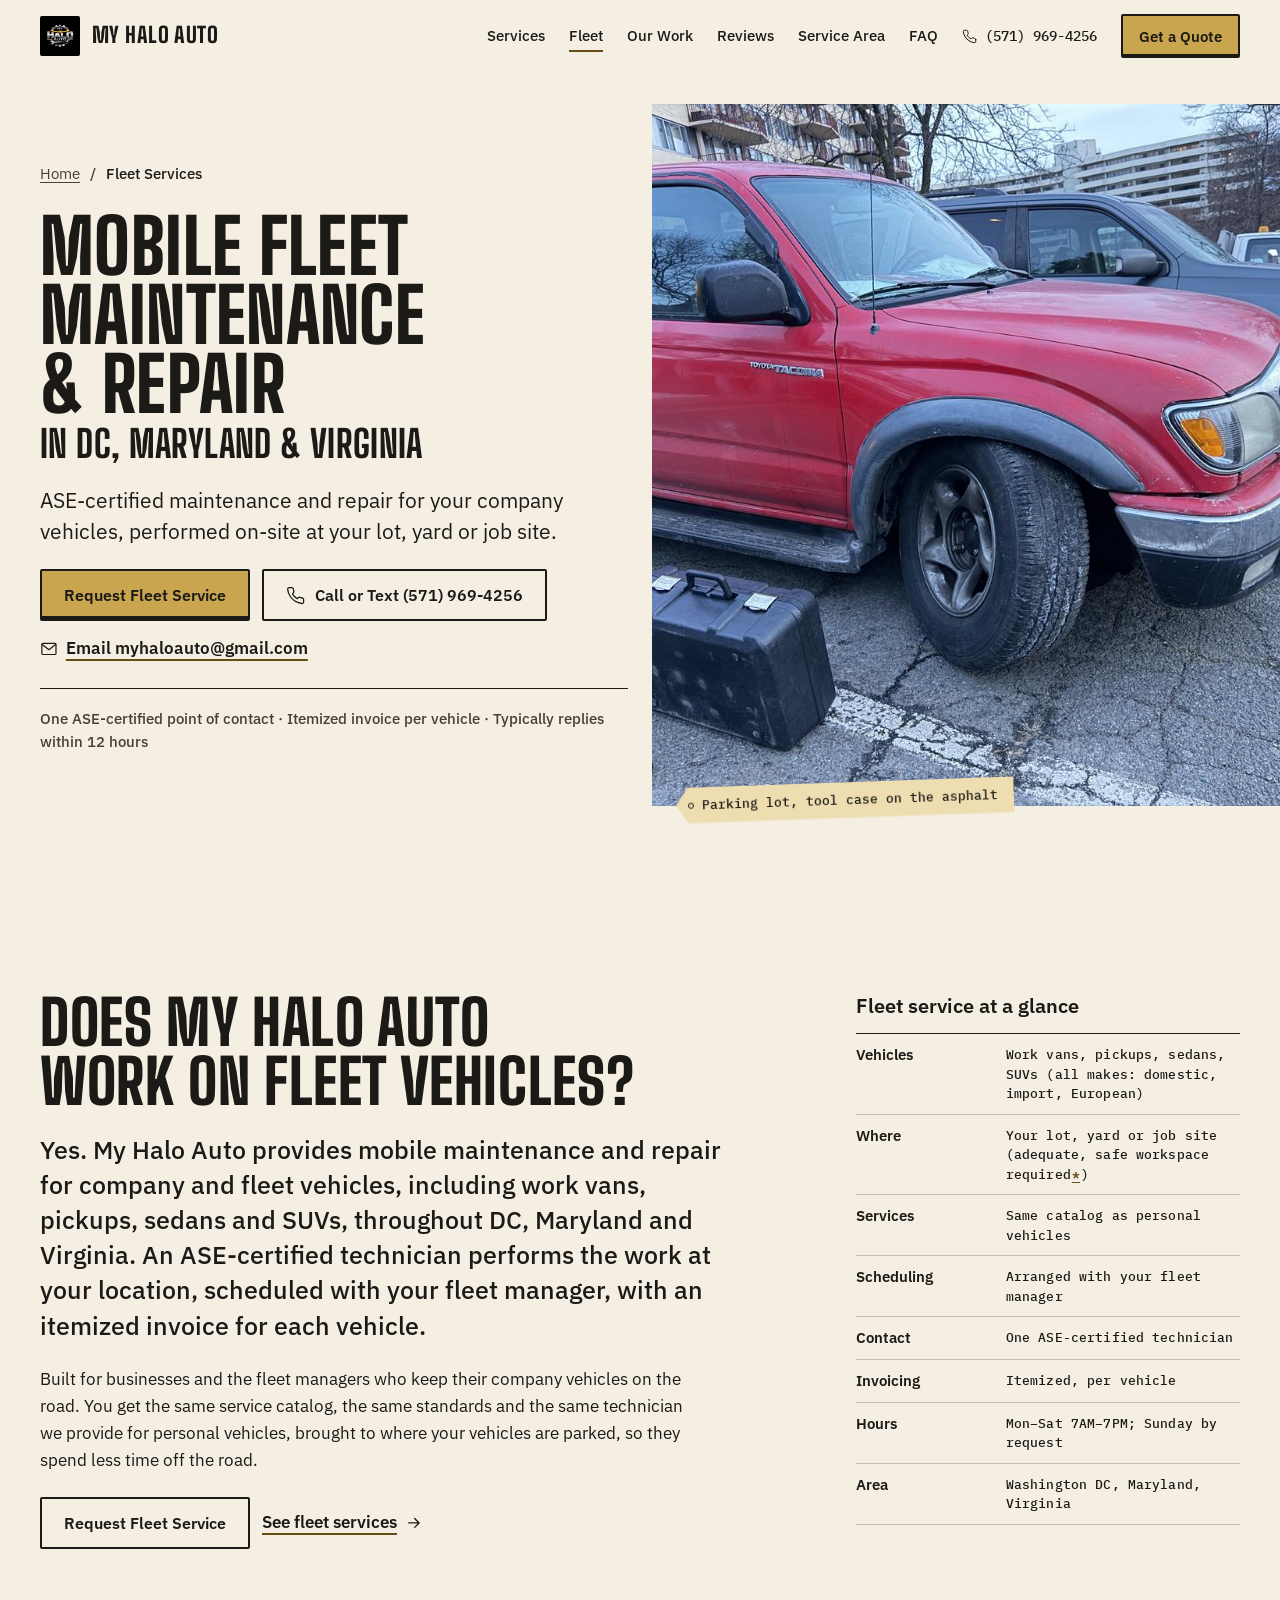
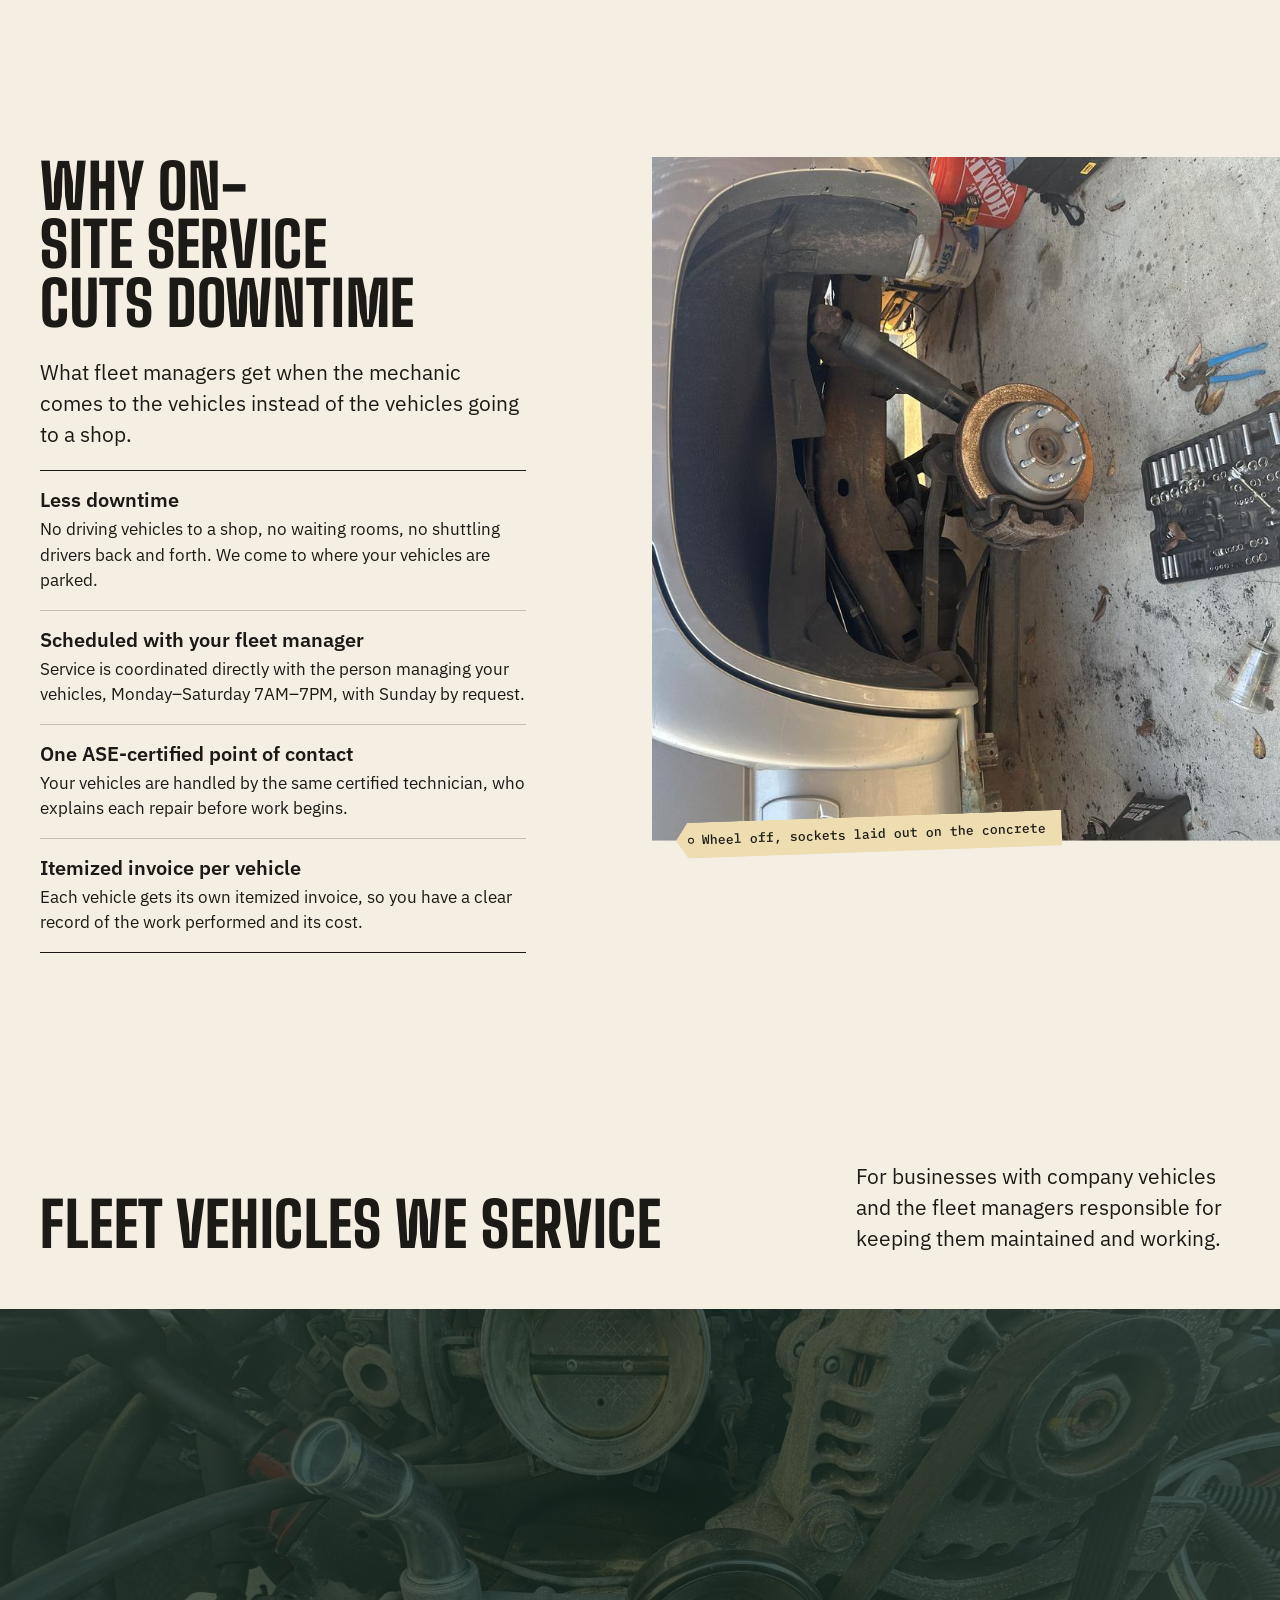
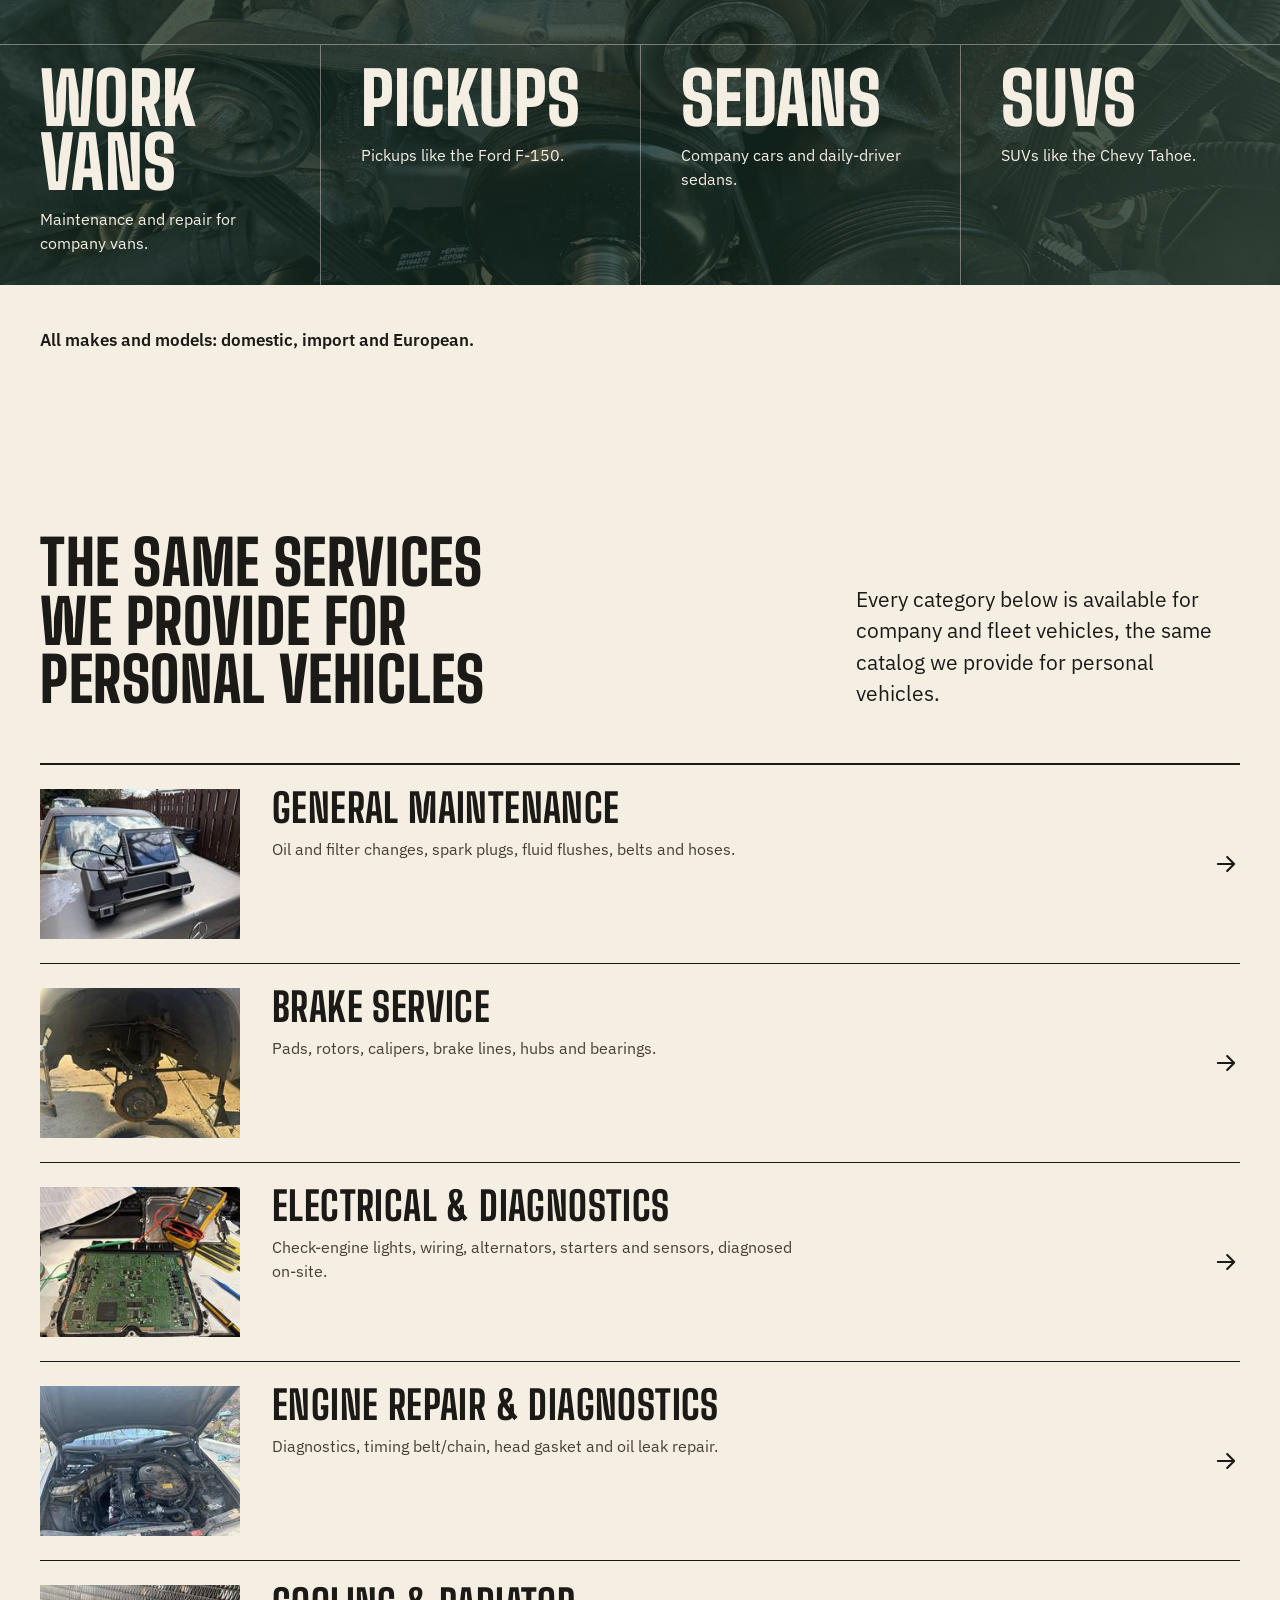
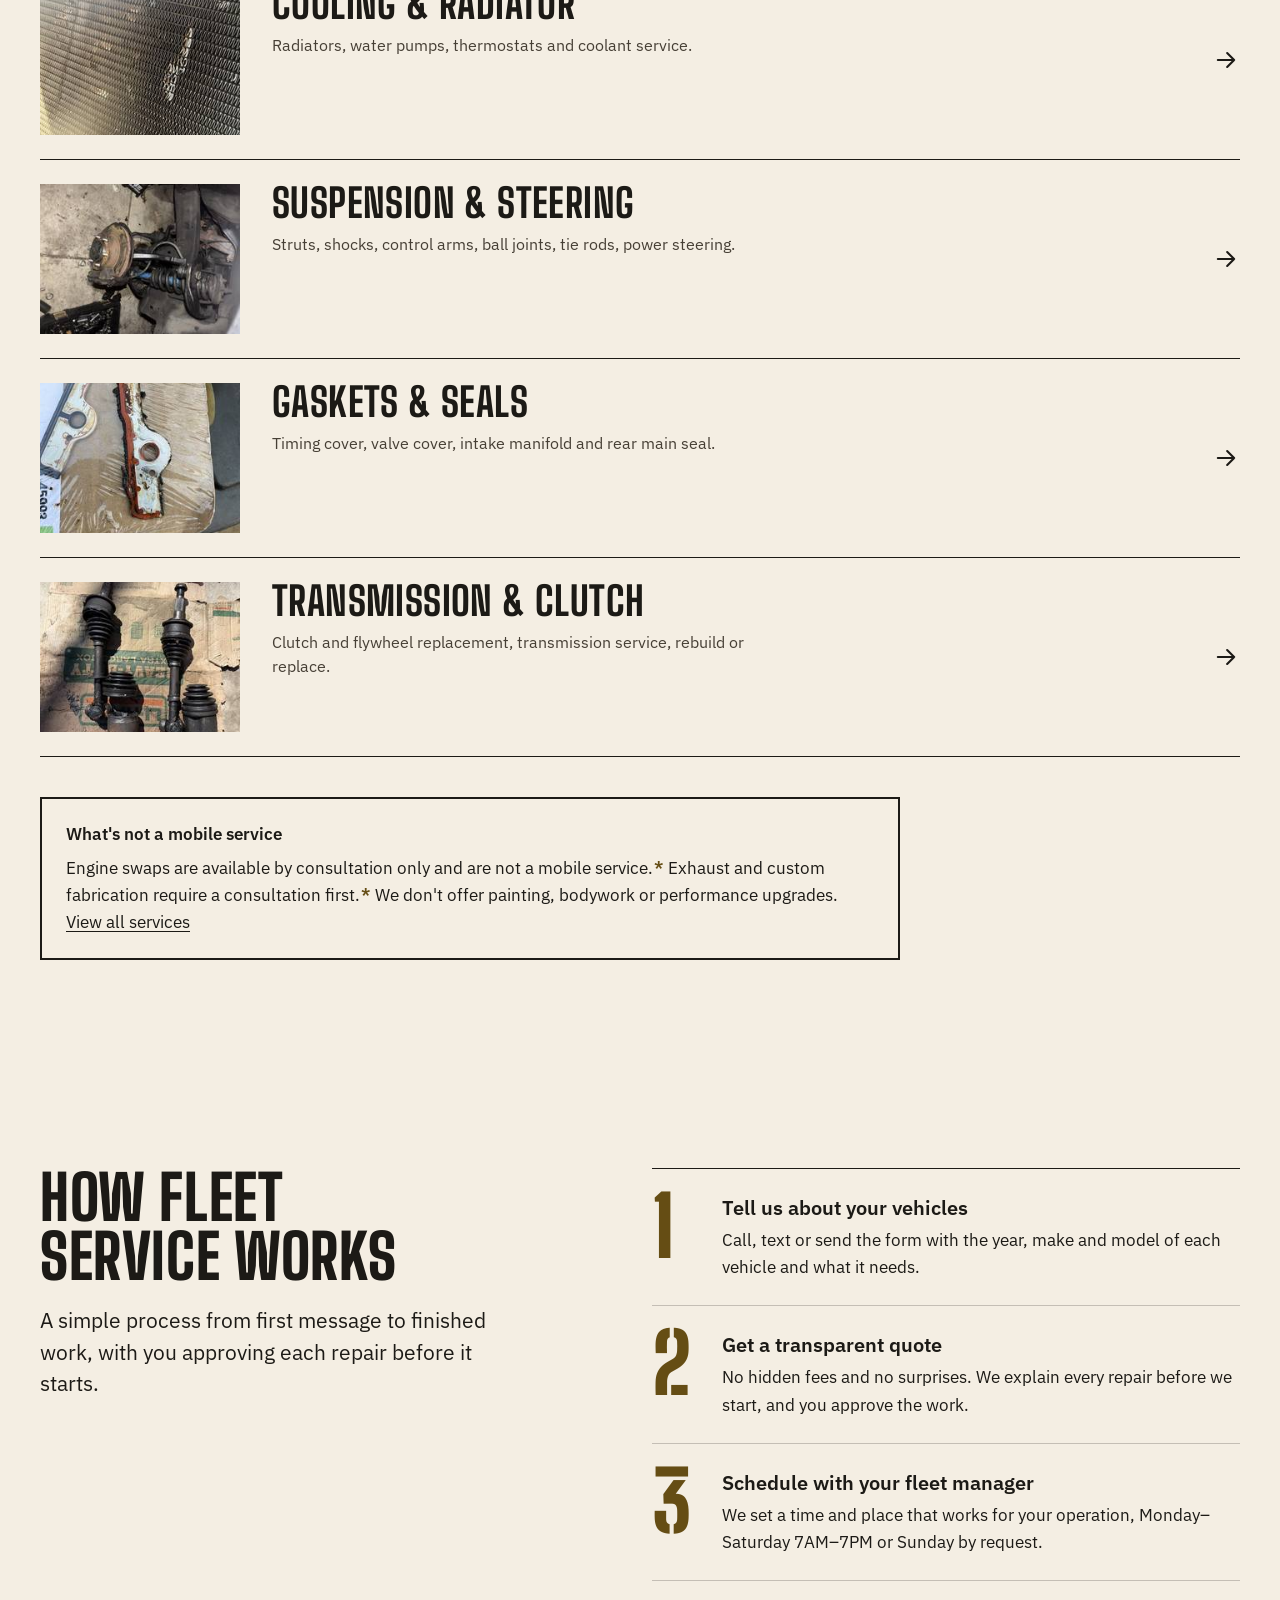
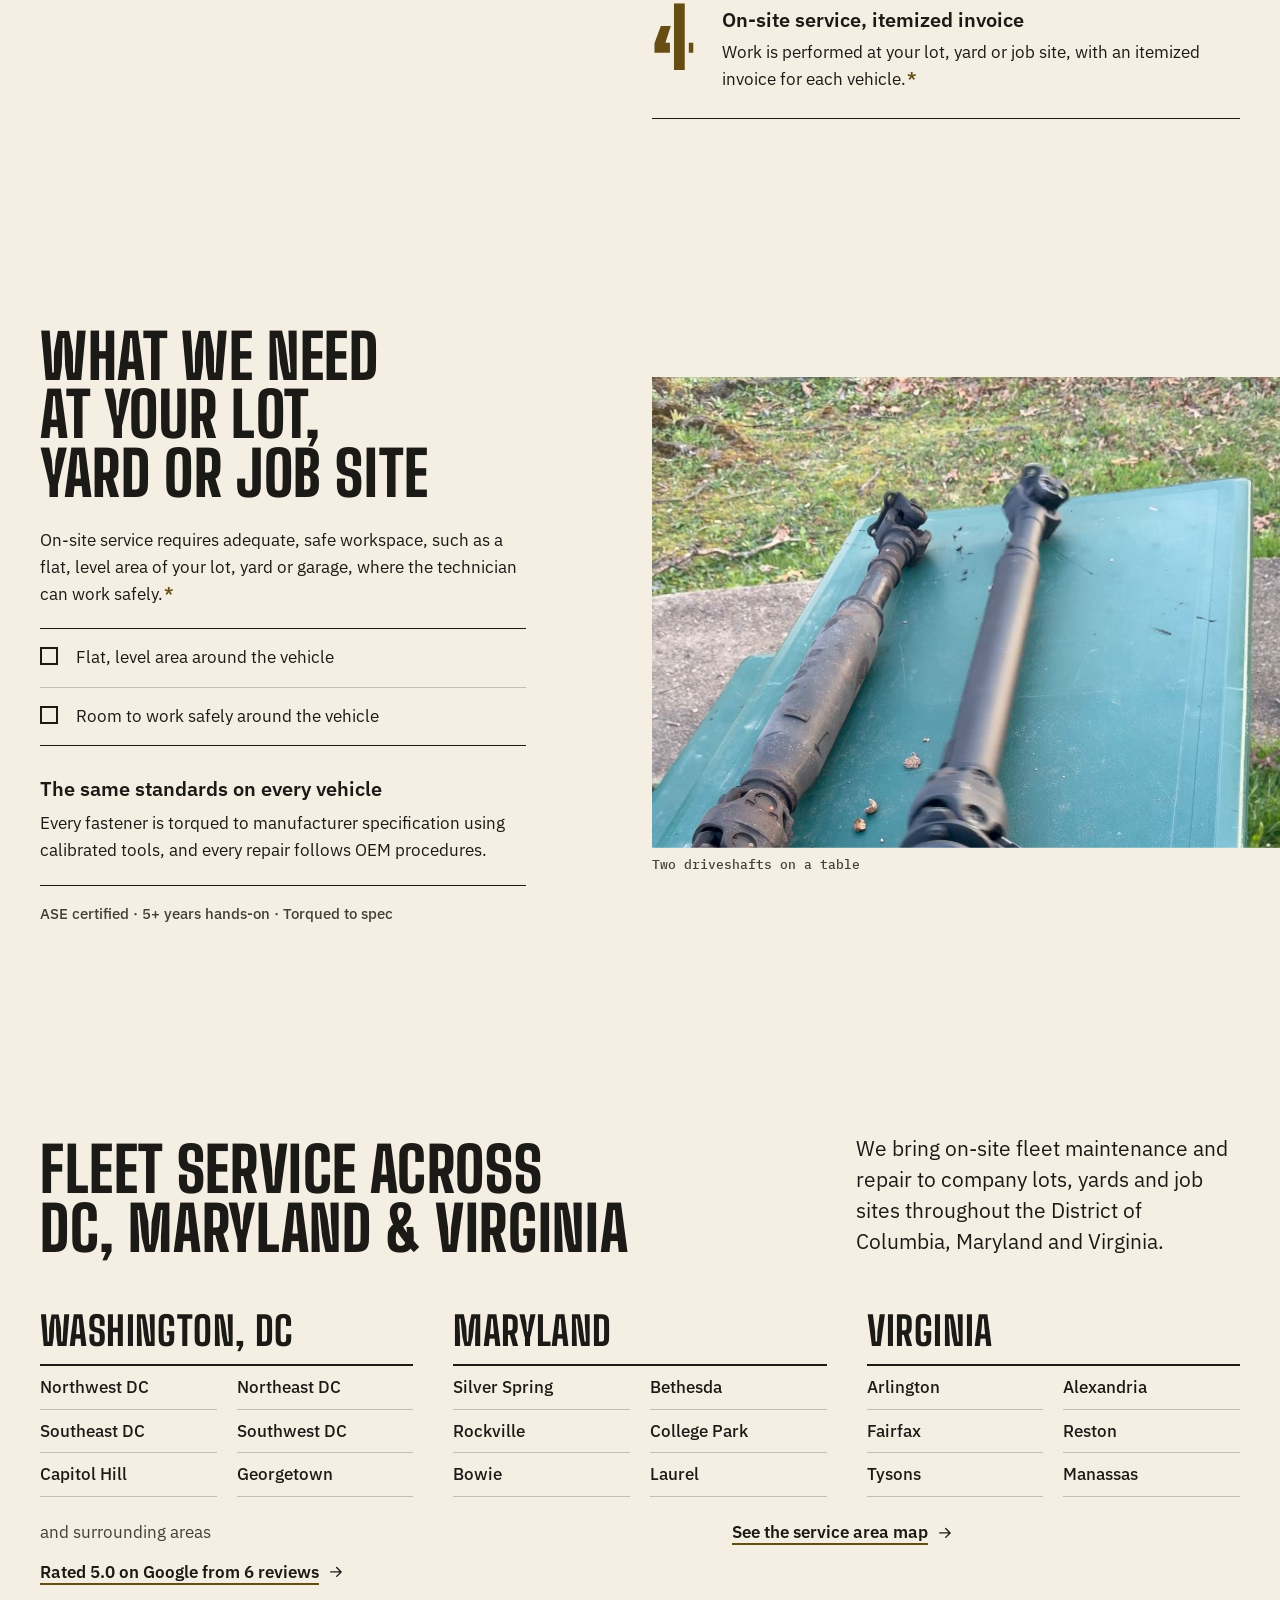
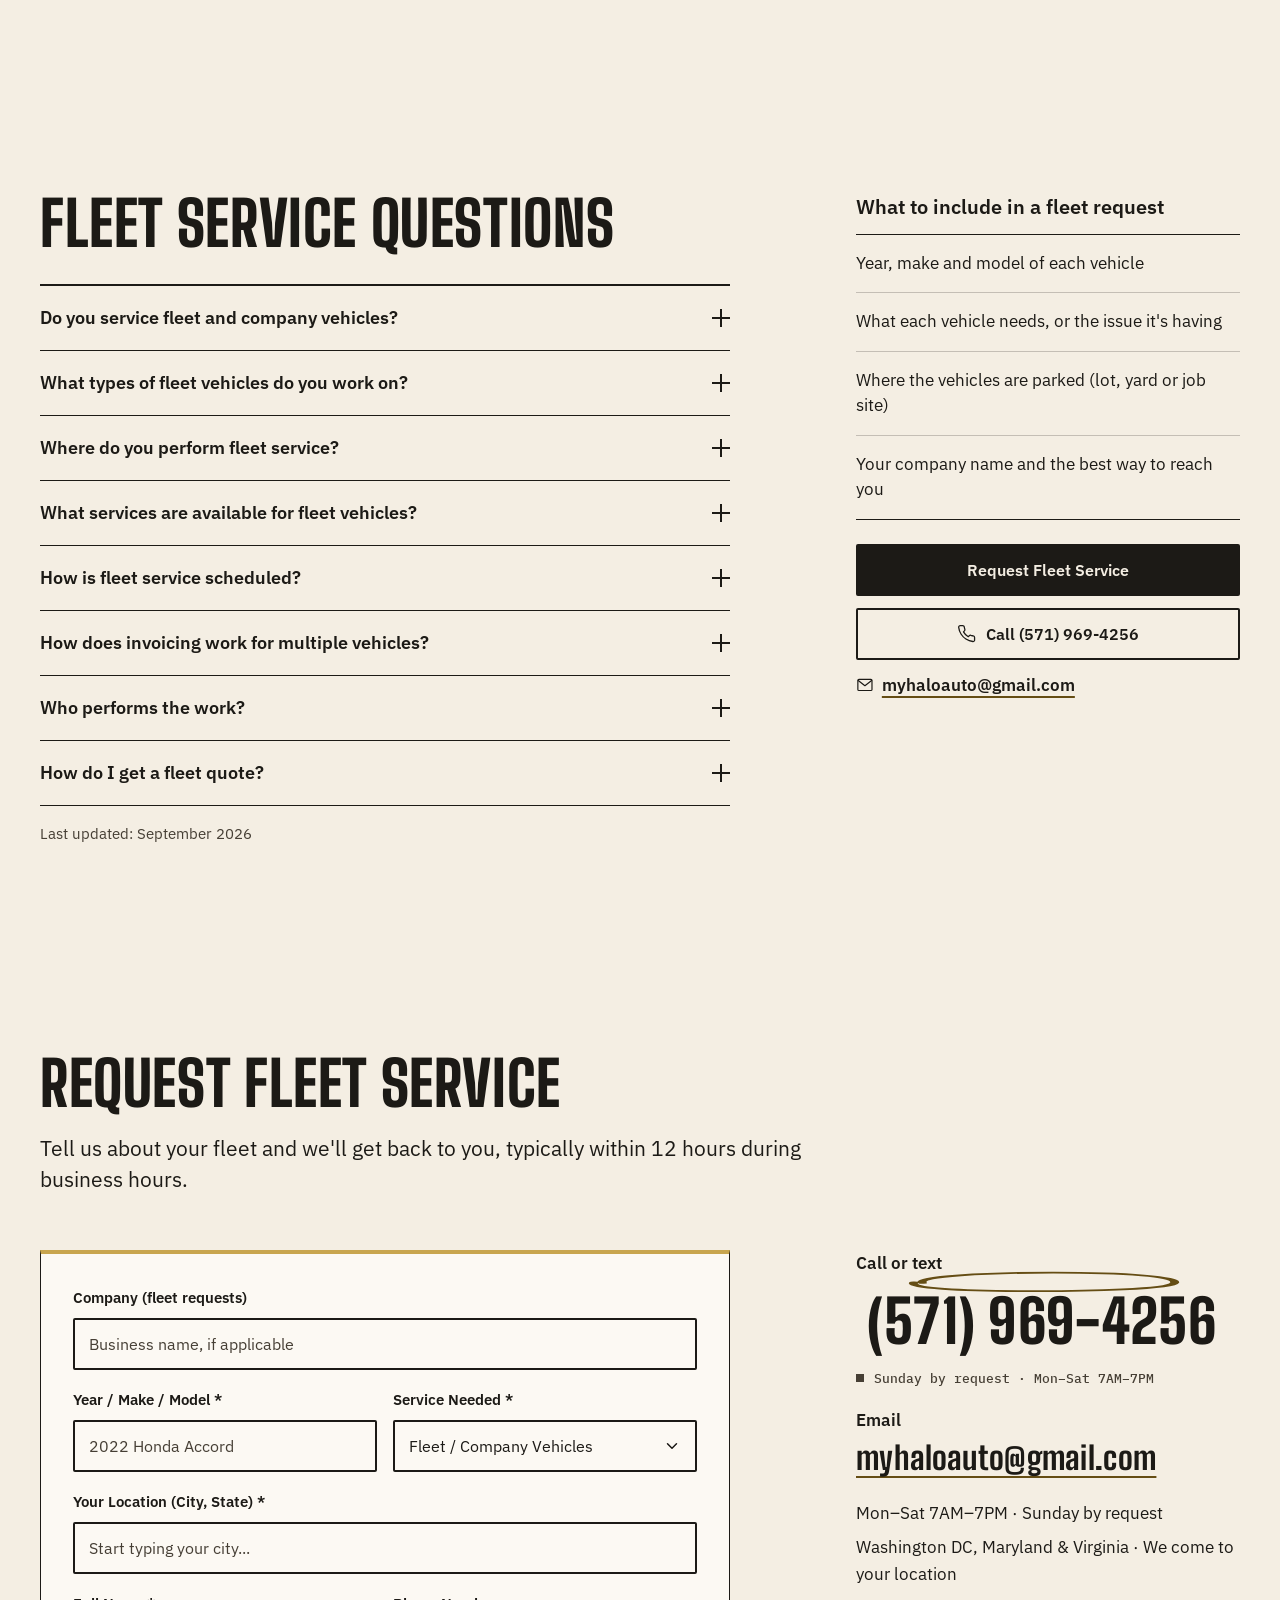
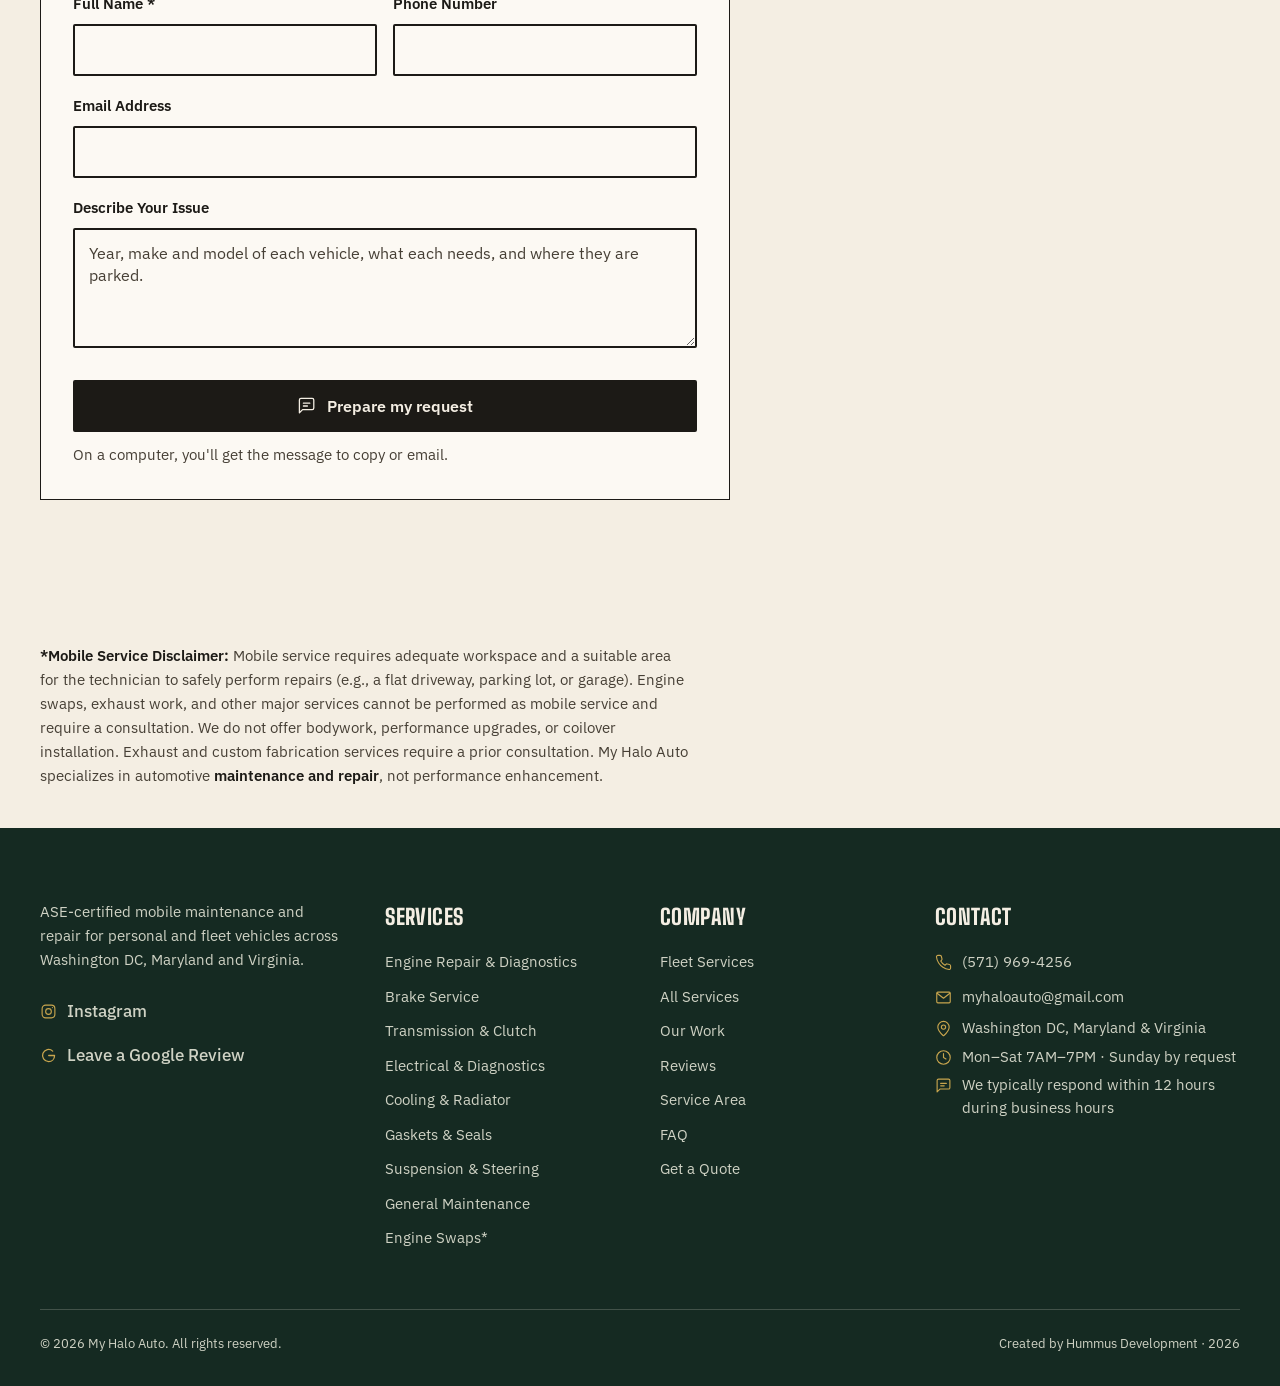
==== commit 864e2f8d: "Restyle site: light colour-shifting background, photo-led layout - Warm paper base with scroll-drive" ====
--- a/fleet-services/index.html
+++ b/fleet-services/index.html
@@ -8,7 +8,7 @@
   <meta name="robots" content="index, follow">
   <link rel="canonical" href="https://myhaloauto.com/fleet-services/">
   <link rel="preload" as="image" href="/images/tacoma-side-tools.jpeg" fetchpriority="high">
-  <meta name="theme-color" content="#0a0a0a">
+  <meta name="theme-color" content="#F4EEE3">
 
   <link rel="icon" type="image/x-icon" href="/favicon.ico">
   <link rel="icon" type="image/png" sizes="32x32" href="/favicon-32x32.png">
@@ -32,14 +32,13 @@
 
   <link rel="preconnect" href="https://fonts.googleapis.com">
   <link rel="preconnect" href="https://fonts.gstatic.com" crossorigin>
-  <link rel="preload" as="style" href="https://fonts.googleapis.com/css2?family=Inter:wght@400;500;600;700&family=Outfit:wght@500;600;700;800&display=swap">
-  <link href="https://fonts.googleapis.com/css2?family=Inter:wght@400;500;600;700&family=Outfit:wght@500;600;700;800&display=swap" rel="stylesheet" media="print" onload="this.media='all'">
-  <noscript><link href="https://fonts.googleapis.com/css2?family=Inter:wght@400;500;600;700&family=Outfit:wght@500;600;700;800&display=swap" rel="stylesheet"></noscript>
-  <link rel="stylesheet" href="https://cdnjs.cloudflare.com/ajax/libs/font-awesome/6.5.1/css/all.min.css" media="print" onload="this.media='all'">
-  <noscript><link rel="stylesheet" href="https://cdnjs.cloudflare.com/ajax/libs/font-awesome/6.5.1/css/all.min.css"></noscript>
-
-  <link rel="stylesheet" href="/css/styles.css?v=7">
-  <link rel="stylesheet" href="/css/pages.css?v=2">
+  <link rel="preload" as="style" href="https://fonts.googleapis.com/css2?family=Big+Shoulders:opsz,wght@10..72,700..800&family=IBM+Plex+Mono:wght@500&family=IBM+Plex+Sans:ital,wght@0,400;0,500;0,600;1,400&display=swap">
+  <link href="https://fonts.googleapis.com/css2?family=Big+Shoulders:opsz,wght@10..72,700..800&family=IBM+Plex+Mono:wght@500&family=IBM+Plex+Sans:ital,wght@0,400;0,500;0,600;1,400&display=swap" rel="stylesheet" media="print" onload="this.media='all'">
+  <noscript><link href="https://fonts.googleapis.com/css2?family=Big+Shoulders:opsz,wght@10..72,700..800&family=IBM+Plex+Mono:wght@500&family=IBM+Plex+Sans:ital,wght@0,400;0,500;0,600;1,400&display=swap" rel="stylesheet"></noscript>
+  <link href="https://fonts.googleapis.com/css2?family=Big+Shoulders+Stencil:opsz,wght@10..72,800&text=0123456789&display=swap" rel="stylesheet" media="print" onload="this.media='all'">
+
+  <link rel="stylesheet" href="/css/styles.css?v=9">
+  <link rel="stylesheet" href="/css/pages.css?v=9">
   <script>document.documentElement.classList.add('js');</script>
   <!-- Structured data (schema.org) -->
   <script type="application/ld+json">
@@ -276,13 +275,13 @@
   }
   </script>
 </head>
-<body class="page-fleet">
+<body>
   <a class="skip-link" href="#main">Skip to content</a>
   <nav id="navbar" class="navbar" aria-label="Main">
     <div class="nav-container">
       <a href="/" class="nav-logo" aria-label="My Halo Auto, home">
         <img src="/images/logo-mark.png" alt="" class="nav-logo-img" width="40" height="40">
-        <span class="logo-text">MY HALO <span class="accent">AUTO</span></span>
+        <span class="logo-text">My Halo Auto</span>
       </a>
       <ul class="nav-menu" id="navMenu">
         <li><a href="/services/" class="nav-link">Services</a></li>
@@ -291,9 +290,10 @@
         <li><a href="/#reviews" class="nav-link">Reviews</a></li>
         <li><a href="/#service-area" class="nav-link">Service Area</a></li>
         <li><a href="/#faq" class="nav-link">FAQ</a></li>
-        <li class="nav-phone-item"><a href="tel:+15719694256" class="nav-phone"><i class="fas fa-phone-alt" aria-hidden="true"></i> (571) 969-4256</a></li>
+        <li class="nav-phone-item"><a href="tel:+15719694256" class="nav-phone"><svg class="ico" aria-hidden="true" focusable="false"><use href="/images/icons.svg#i-phone"></use></svg> (571) 969-4256</a></li>
         <li class="nav-cta-item"><a href="/#contact" class="nav-link cta-link">Get a Quote</a></li>
       </ul>
+      <a href="tel:+15719694256" class="btn btn--call nav-call" aria-label="Call (571) 969-4256"><svg class="ico" aria-hidden="true" focusable="false"><use href="/images/icons.svg#i-phone"></use></svg><span>Call</span></a>
       <button class="hamburger" id="hamburger" type="button" aria-label="Open menu" aria-expanded="false" aria-controls="navMenu">
         <span class="bar"></span><span class="bar"></span><span class="bar"></span>
       </button>
@@ -304,347 +304,334 @@
   <main id="main">
 
     <!-- 1. Page hero -->
-    <header class="page-hero page-hero--photo fl-hero">
-      <div class="page-hero__bg"><img src="/images/tacoma-side-tools.jpeg" alt="Pickup truck in a parking lot with a tool case staged for on-site repair" width="1200" height="900" fetchpriority="high"></div>
-      <div class="container page-hero__inner">
-        <nav class="breadcrumb" aria-label="Breadcrumb"><ol><li><a href="/">Home</a></li><li aria-current="page">Fleet Services</li></ol></nav>
-        <p class="eyebrow">Fleet &amp; company vehicles</p>
-        <h1 class="page-hero__title">Mobile Fleet Maintenance &amp; Repair <span class="accent">in DC, Maryland &amp; Virginia</span></h1>
-        <p class="page-hero__lede">ASE-certified maintenance and repair for your company vehicles, performed on-site at your lot, yard or job site.</p>
-        <div class="btn-row">
-          <a href="/?service=fleet#contact" class="btn btn-primary btn-lg">Request Fleet Service</a>
-          <a href="tel:+15719694256" class="btn btn-outline btn-lg"><i class="fas fa-phone-alt" aria-hidden="true"></i> Call or Text (571) 969-4256</a>
-        </div>
-        <ul class="proof">
-          <li><svg class="ico" aria-hidden="true" focusable="false"><use href="/images/icons.svg#i-shield"></use></svg> ASE Certified</li>
-          <li><svg class="ico" aria-hidden="true" focusable="false"><use href="/images/icons.svg#i-truck"></use></svg> Work vans, pickups, sedans, SUVs</li>
-          <li><svg class="ico" aria-hidden="true" focusable="false"><use href="/images/icons.svg#i-clock"></use></svg> Mon&ndash;Sat 7AM&ndash;7PM</li>
-          <li><svg class="ico" aria-hidden="true" focusable="false"><use href="/images/icons.svg#i-message"></use></svg> Typically replies within 12 hours</li>
-        </ul>
+    <header class="page-hero" data-bg="paper">
+      <div class="wrap page-hero__grid">
+        <div class="page-hero__copy">
+          <nav aria-label="Breadcrumb" class="breadcrumb"><ol><li><a href="/">Home</a></li><li aria-current="page">Fleet Services</li></ol></nav>
+          <h1>Mobile Fleet Maintenance &amp; Repair <span class="h1__where">in DC, Maryland &amp; Virginia</span></h1>
+          <p class="lede">ASE-certified maintenance and repair for your company vehicles, performed on-site at your lot, yard or job site.</p>
+          <div class="page-hero__links">
+            <div class="btn-row">
+              <a href="#fleet-quote" class="btn btn--call">Request Fleet Service</a>
+              <a href="tel:+15719694256" class="btn btn--line"><svg class="ico" aria-hidden="true" focusable="false"><use href="/images/icons.svg#i-phone"></use></svg> Call or Text (571) 969-4256</a>
+            </div>
+            <div><a href="mailto:myhaloauto@gmail.com" class="textlink"><svg class="ico" aria-hidden="true" focusable="false"><use href="/images/icons.svg#i-mail"></use></svg> Email myhaloauto@gmail.com</a></div>
+          </div>
+          <p class="proof-line">One ASE-certified point of contact &middot; Itemized invoice per vehicle &middot; Typically replies within 12 hours</p>
+        </div>
+        <div class="page-hero__media bleed-r">
+          <figure class="shot" data-reveal="door">
+            <div class="shot__img"><img src="/images/tacoma-side-tools.jpeg" alt="Pickup truck in a parking lot with a tool case staged for on-site repair" width="1200" height="900" fetchpriority="high" decoding="async" style="object-position:50% 50%"></div>
+            <figcaption class="tag" data-reveal="tag">Parking lot, tool case on the asphalt</figcaption>
+          </figure>
+        </div>
       </div>
     </header>
 
-    <!-- 2. Answer block + at a glance -->
-    <section id="overview" class="section bg-base">
-      <div class="container fl-answer">
-        <div class="fl-answer__main" data-reveal>
-          <p class="eyebrow">Fleet service, answered</p>
-          <div class="answer">
-            <h2 class="answer__q">Does My Halo Auto work on fleet vehicles?</h2>
-            <p class="answer__a">Yes. My Halo Auto provides mobile maintenance and repair for company and fleet vehicles, including work vans, pickups, sedans and SUVs, throughout DC, Maryland and Virginia. An ASE-certified technician performs the work at your location, scheduled with your fleet manager, with an itemized invoice for each vehicle.</p>
+    <!-- 2. Answer + at a glance -->
+    <section id="overview" class="sec" data-bg="sand">
+      <div class="wrap overview__grid">
+        <div class="overview__main">
+          <h2 data-reveal>Does My Halo Auto work on fleet vehicles?</h2>
+          <p class="answer__a">Yes. My Halo Auto provides mobile maintenance and repair for company and fleet vehicles, including work vans, pickups, sedans and SUVs, throughout DC, Maryland and Virginia. An ASE-certified technician performs the work at your location, scheduled with your fleet manager, with an itemized invoice for each vehicle.</p>
+          <p>Built for businesses and the fleet managers who keep their company vehicles on the road. You get the same service catalog, the same standards and the same technician we provide for personal vehicles, brought to where your vehicles are parked, so they spend less time off the road.</p>
+          <div class="btn-row">
+            <a href="#fleet-quote" class="btn btn--line">Request Fleet Service</a>
+            <a href="#fleet-services" class="textlink">See fleet services <svg class="ico" aria-hidden="true" focusable="false"><use href="/images/icons.svg#i-arrow-right"></use></svg></a>
           </div>
-          <p class="fl-answer__more">Built for businesses and the fleet managers who keep their company vehicles on the road. You get the same service catalog, the same standards and the same technician we provide for personal vehicles, brought to where your vehicles are parked, so they spend less time off the road.</p>
-          <div class="btn-row fl-answer__cta">
-            <a href="/?service=fleet#contact" class="btn btn-primary">Request Fleet Service</a>
-            <a href="#fleet-services" class="link-arrow">See fleet services <svg class="ico" aria-hidden="true" focusable="false"><use href="/images/icons.svg#i-arrow-right"></use></svg></a>
-          </div>
-        </div>
-        <aside class="card fl-glance" aria-labelledby="fl-glance-title" data-reveal style="--d:1">
-          <h3 class="card__title" id="fl-glance-title"><span class="icon-tile"><svg class="ico" aria-hidden="true" focusable="false"><use href="/images/icons.svg#i-truck"></use></svg></span> Fleet service at a glance</h3>
-          <dl class="facts">
-            <div class="facts__row"><dt>Vehicles</dt><dd>Work vans, pickups, sedans, SUVs (all makes: domestic, import, European)</dd></div>
-            <div class="facts__row"><dt>Where</dt><dd>Your lot, yard or job site (adequate, safe workspace required<a href="#disclaimer" class="fn-ref" aria-label="See mobile service disclaimer">*</a>)</dd></div>
-            <div class="facts__row"><dt>Services</dt><dd>Same catalog as personal vehicles</dd></div>
-            <div class="facts__row"><dt>Scheduling</dt><dd>Arranged with your fleet manager</dd></div>
-            <div class="facts__row"><dt>Contact</dt><dd>One ASE-certified technician</dd></div>
-            <div class="facts__row"><dt>Invoicing</dt><dd>Itemized, per vehicle</dd></div>
-            <div class="facts__row"><dt>Hours</dt><dd>Mon&ndash;Sat 7AM&ndash;7PM; Sunday by request</dd></div>
-            <div class="facts__row"><dt>Area</dt><dd>Washington DC, Maryland, Virginia</dd></div>
+        </div>
+        <aside class="overview__glance" aria-labelledby="fl-glance-title" data-reveal>
+          <h3 id="fl-glance-title">Fleet service at a glance</h3>
+          <dl class="spec">
+              <div><dt>Vehicles</dt><dd>Work vans, pickups, sedans, SUVs (all makes: domestic, import, European)</dd></div>
+              <div><dt>Where</dt><dd>Your lot, yard or job site (adequate, safe workspace required<a aria-label="See mobile service disclaimer" class="fn-ref" href="#disclaimer">*</a>)</dd></div>
+              <div><dt>Services</dt><dd>Same catalog as personal vehicles</dd></div>
+              <div><dt>Scheduling</dt><dd>Arranged with your fleet manager</dd></div>
+              <div><dt>Contact</dt><dd>One ASE-certified technician</dd></div>
+              <div><dt>Invoicing</dt><dd>Itemized, per vehicle</dd></div>
+              <div><dt>Hours</dt><dd>Mon–Sat 7AM–7PM; Sunday by request</dd></div>
+              <div><dt>Area</dt><dd>Washington DC, Maryland, Virginia</dd></div>
           </dl>
         </aside>
       </div>
     </section>
 
     <!-- 3. Why on-site -->
-    <section id="why-on-site" class="section bg-grid">
-      <div class="container">
-        <div class="section-head" data-reveal>
-          <p class="eyebrow">Why on-site</p>
-          <h2 class="section-title">Less Downtime for the Vehicles <span class="accent">Your Business Depends On</span></h2>
+    <section id="why-on-site" class="sec" data-bg="paper" aria-labelledby="why-title">
+      <div class="wrap split">
+        <div class="split__text">
+          <h2 id="why-title" data-reveal>Why On-Site Service Cuts Downtime</h2>
           <p class="lede">What fleet managers get when the mechanic comes to the vehicles instead of the vehicles going to a shop.</p>
-        </div>
-        <div class="grid grid-4 fl-values">
-          <div class="card" data-reveal style="--d:1">
-            <span class="icon-tile"><svg class="ico" aria-hidden="true" focusable="false"><use href="/images/icons.svg#i-home"></use></svg></span>
-            <h3 class="card__title">Less downtime</h3>
-            <p class="card__text">No driving vehicles to a shop, no waiting rooms, no shuttling drivers back and forth. We come to where your vehicles are parked.</p>
+          <ul class="ruled">
+            <li data-reveal style="--d:0"><h3>Less downtime</h3><p>No driving vehicles to a shop, no waiting rooms, no shuttling drivers back and forth. We come to where your vehicles are parked.</p></li>
+            <li data-reveal style="--d:1"><h3>Scheduled with your fleet manager</h3><p>Service is coordinated directly with the person managing your vehicles, Monday–Saturday 7AM–7PM, with Sunday by request.</p></li>
+            <li data-reveal style="--d:0"><h3>One ASE-certified point of contact</h3><p>Your vehicles are handled by the same certified technician, who explains each repair before work begins.</p></li>
+            <li data-reveal style="--d:1"><h3>Itemized invoice per vehicle</h3><p>Each vehicle gets its own itemized invoice, so you have a clear record of the work performed and its cost.</p></li>
+          </ul>
+        </div>
+        <div class="split__media why__media">
+          <figure class="shot bleed-r" data-reveal="door">
+            <div class="shot__img" style="--ar:4/5"><img src="/images/suspension-hub-service.jpeg" alt="Silver car with the front wheel removed and the hub and knuckle exposed, sockets laid out nearby" width="1200" height="900" loading="lazy" decoding="async" style="object-position:62% 50%"></div>
+            <figcaption class="tag" data-reveal="tag">Wheel off, sockets laid out on the concrete</figcaption>
+          </figure>
+        </div>
+      </div>
+    </section>
+
+    <!-- 4. Vehicles -->
+    <section id="vehicles" class="sec vstrip" data-bg="sage" aria-labelledby="vehicles-title">
+      <div class="wrap">
+        <div class="sec-head sec-head--row">
+          <h2 id="vehicles-title" data-reveal>Fleet Vehicles We Service</h2>
+          <p class="lede">For businesses with company vehicles and the fleet managers responsible for keeping them maintained and working.</p>
+        </div>
+      </div>
+      <div class="vstrip__band">
+        <img src="/images/engine-accessory-drive-closeup-wide.jpeg" srcset="/images/engine-accessory-drive-closeup.jpeg 1200w, /images/engine-accessory-drive-closeup-wide.jpeg 1920w" sizes="100vw" alt="" width="1920" height="1440" loading="lazy" decoding="async">
+        <ul class="vstrip__list">
+          <li data-reveal style="--d:0"><h3 class="vstrip__name">Work vans</h3><p>Maintenance and repair for company vans.</p></li>
+          <li data-reveal style="--d:1"><h3 class="vstrip__name">Pickups</h3><p>Pickups like the Ford F-150.</p></li>
+          <li data-reveal style="--d:2"><h3 class="vstrip__name">Sedans</h3><p>Company cars and daily-driver sedans.</p></li>
+          <li data-reveal style="--d:3"><h3 class="vstrip__name">SUVs</h3><p>SUVs like the Chevy Tahoe.</p></li>
+        </ul>
+      </div>
+      <div class="wrap vstrip__foot">
+        <p class="vehicles__makes">All makes and models: domestic, import and European.</p>
+      </div>
+    </section>
+
+    <!-- 5. Services -->
+    <section id="fleet-services" class="sec" data-bg="paper" aria-labelledby="fsvc-title">
+      <div class="wrap">
+        <div class="sec-head sec-head--row">
+          <h2 id="fsvc-title" data-reveal>The Same Services We Provide for Personal Vehicles</h2>
+          <p class="lede">Every category below is available for company and fleet vehicles, the same catalog we provide for personal vehicles.</p>
+        </div>
+        <div class="index__list index--photo">
+            <a class="index__row" href="/services/maintenance/"><img class="index__thumb" src="/images/thumbs/diagnostic-scanner-tablet-240.jpg" srcset="/images/thumbs/diagnostic-scanner-tablet-240.jpg 240w, /images/thumbs/diagnostic-scanner-tablet-480.jpg 480w" sizes="(min-width:900px) 200px, 96px" alt="" width="800" height="600" loading="lazy" decoding="async" style="object-position:55% 50%"><h3 class="index__name">General Maintenance</h3><p class="index__desc">Oil and filter changes, spark plugs, fluid flushes, belts and hoses.</p><svg class="ico index__arrow" aria-hidden="true" focusable="false"><use href="/images/icons.svg#i-arrow-right"></use></svg></a>
+            <a class="index__row" href="/services/brake-repair/"><img class="index__thumb" src="/images/thumbs/chevy-hub-brake-240.jpg" srcset="/images/thumbs/chevy-hub-brake-240.jpg 240w, /images/thumbs/chevy-hub-brake-480.jpg 480w" sizes="(min-width:900px) 200px, 96px" alt="" width="900" height="1200" loading="lazy" decoding="async" style="object-position:50% 55%"><h3 class="index__name">Brake Service</h3><p class="index__desc">Pads, rotors, calipers, brake lines, hubs and bearings.</p><svg class="ico index__arrow" aria-hidden="true" focusable="false"><use href="/images/icons.svg#i-arrow-right"></use></svg></a>
+            <a class="index__row" href="/services/electrical-diagnostics/"><img class="index__thumb" src="/images/thumbs/ecu-board-diagnostics-240.jpg" srcset="/images/thumbs/ecu-board-diagnostics-240.jpg 240w, /images/thumbs/ecu-board-diagnostics-480.jpg 480w" sizes="(min-width:900px) 200px, 96px" alt="" width="800" height="600" loading="lazy" decoding="async" style="object-position:40% 50%"><h3 class="index__name">Electrical &amp; Diagnostics</h3><p class="index__desc">Check-engine lights, wiring, alternators, starters and sensors, diagnosed on-site.</p><svg class="ico index__arrow" aria-hidden="true" focusable="false"><use href="/images/icons.svg#i-arrow-right"></use></svg></a>
+            <a class="index__row" href="/services/engine-repair/"><img class="index__thumb" src="/images/thumbs/mercedes-engine-bay-240.jpg" srcset="/images/thumbs/mercedes-engine-bay-240.jpg 240w, /images/thumbs/mercedes-engine-bay-480.jpg 480w" sizes="(min-width:900px) 200px, 96px" alt="" width="900" height="1200" loading="lazy" decoding="async" style="object-position:50% 35%"><h3 class="index__name">Engine Repair &amp; Diagnostics</h3><p class="index__desc">Diagnostics, timing belt/chain, head gasket and oil leak repair.</p><svg class="ico index__arrow" aria-hidden="true" focusable="false"><use href="/images/icons.svg#i-arrow-right"></use></svg></a>
+            <a class="index__row" href="/services/cooling-system/"><img class="index__thumb" src="/images/thumbs/radiator-corrosion-240.jpg" srcset="/images/thumbs/radiator-corrosion-240.jpg 240w, /images/thumbs/radiator-corrosion-480.jpg 480w" sizes="(min-width:900px) 200px, 96px" alt="" width="800" height="1066" loading="lazy" decoding="async" style="object-position:50% 50%"><h3 class="index__name">Cooling &amp; Radiator</h3><p class="index__desc">Radiators, water pumps, thermostats and coolant service.</p><svg class="ico index__arrow" aria-hidden="true" focusable="false"><use href="/images/icons.svg#i-arrow-right"></use></svg></a>
+            <a class="index__row" href="/services/suspension-steering/"><img class="index__thumb" src="/images/thumbs/suspension-overhaul-240.jpg" srcset="/images/thumbs/suspension-overhaul-240.jpg 240w, /images/thumbs/suspension-overhaul-480.jpg 480w" sizes="(min-width:900px) 200px, 96px" alt="" width="1200" height="900" loading="lazy" decoding="async" style="object-position:35% 50%"><h3 class="index__name">Suspension &amp; Steering</h3><p class="index__desc">Struts, shocks, control arms, ball joints, tie rods, power steering.</p><svg class="ico index__arrow" aria-hidden="true" focusable="false"><use href="/images/icons.svg#i-arrow-right"></use></svg></a>
+            <a class="index__row" href="/services/gaskets-seals/"><img class="index__thumb" src="/images/thumbs/timing-cover-gasket-compare-240.jpg" srcset="/images/thumbs/timing-cover-gasket-compare-240.jpg 240w, /images/thumbs/timing-cover-gasket-compare-480.jpg 480w" sizes="(min-width:900px) 200px, 96px" alt="" width="800" height="1066" loading="lazy" decoding="async" style="object-position:50% 45%"><h3 class="index__name">Gaskets &amp; Seals</h3><p class="index__desc">Timing cover, valve cover, intake manifold and rear main seal.</p><svg class="ico index__arrow" aria-hidden="true" focusable="false"><use href="/images/icons.svg#i-arrow-right"></use></svg></a>
+            <a class="index__row" href="/services/transmission-clutch/"><img class="index__thumb" src="/images/thumbs/cv-axles-removed-240.jpg" srcset="/images/thumbs/cv-axles-removed-240.jpg 240w, /images/thumbs/cv-axles-removed-480.jpg 480w" sizes="(min-width:900px) 200px, 96px" alt="" width="800" height="1066" loading="lazy" decoding="async" style="object-position:50% 50%"><h3 class="index__name">Transmission &amp; Clutch</h3><p class="index__desc">Clutch and flywheel replacement, transmission service, rebuild or replace.</p><svg class="ico index__arrow" aria-hidden="true" focusable="false"><use href="/images/icons.svg#i-arrow-right"></use></svg></a>
+        </div>
+        <div class="notebox" data-reveal>
+          <p class="notebox__title">What's not a mobile service</p>
+          <p>Engine swaps are available by consultation only and are not a mobile service.<a aria-label="See mobile service disclaimer" class="fn-ref" href="#disclaimer">*</a> Exhaust and custom fabrication require a consultation first.<a aria-label="See mobile service disclaimer" class="fn-ref" href="#disclaimer">*</a> We don't offer painting, bodywork or performance upgrades. <a href="/services/">View all services</a></p>
+        </div>
+      </div>
+    </section>
+
+    <!-- 6. How fleet service works -->
+    <section id="how-it-works" class="sec" data-bg="sand" aria-labelledby="fhow-title">
+      <div class="wrap steps__grid">
+        <div class="steps__head">
+          <h2 id="fhow-title" data-reveal>How Fleet Service Works</h2>
+          <p class="lede">A simple process from first message to finished work, with you approving each repair before it starts.</p>
+        </div>
+        <ol class="steps steps--2">
+            <li class="step" data-reveal style="--d:1"><span class="step__n" aria-hidden="true">1</span><h3 class="step__title">Tell us about your vehicles</h3><p>Call, text or send the form with the year, make and model of each vehicle and what it needs.</p></li>
+            <li class="step" data-reveal style="--d:2"><span class="step__n" aria-hidden="true">2</span><h3 class="step__title">Get a transparent quote</h3><p>No hidden fees and no surprises. We explain every repair before we start, and you approve the work.</p></li>
+            <li class="step" data-reveal style="--d:3"><span class="step__n" aria-hidden="true">3</span><h3 class="step__title">Schedule with your fleet manager</h3><p>We set a time and place that works for your operation, Monday–Saturday 7AM–7PM or Sunday by request.</p></li>
+            <li class="step" data-reveal style="--d:4"><span class="step__n" aria-hidden="true">4</span><h3 class="step__title">On-site service, itemized invoice</h3><p>Work is performed at your lot, yard or job site, with an itemized invoice for each vehicle.<a aria-label="See mobile service disclaimer" class="fn-ref" href="#disclaimer">*</a></p></li>
+        </ol>
+      </div>
+    </section>
+
+    <!-- 7. Workspace and standards -->
+    <section id="workspace" class="sec" data-bg="green" aria-labelledby="ws-title">
+      <div class="wrap split">
+        <div class="split__text">
+          <h2 id="ws-title" data-reveal>What We Need at Your Lot, Yard or Job Site</h2>
+          <p>On-site service requires adequate, safe workspace, such as a flat, level area of your lot, yard or garage, where the technician can work safely.<a aria-label="See mobile service disclaimer" class="fn-ref" href="#disclaimer">*</a></p>
+          <ul class="ruled ruled--sheet">
+            <li>Flat, level area around the vehicle</li>
+            <li>Room to work safely around the vehicle</li>
+          </ul>
+          <div class="ws__std" data-reveal>
+            <h3 class="ws__h3">The same standards on every vehicle</h3>
+            <p>Every fastener is torqued to manufacturer specification using calibrated tools, and every repair follows OEM procedures.</p>
           </div>
-          <div class="card" data-reveal style="--d:2">
-            <span class="icon-tile"><svg class="ico" aria-hidden="true" focusable="false"><use href="/images/icons.svg#i-calendar"></use></svg></span>
-            <h3 class="card__title">Scheduled with your fleet manager</h3>
-            <p class="card__text">Service is coordinated directly with the person managing your vehicles, Monday&ndash;Saturday 7AM&ndash;7PM, with Sunday by request.</p>
-          </div>
-          <div class="card" data-reveal style="--d:3">
-            <span class="icon-tile"><svg class="ico" aria-hidden="true" focusable="false"><use href="/images/icons.svg#i-user-check"></use></svg></span>
-            <h3 class="card__title">One ASE-certified point of contact</h3>
-            <p class="card__text">Your vehicles are handled by the same certified technician, who explains each repair before work begins.</p>
-          </div>
-          <div class="card" data-reveal style="--d:4">
-            <span class="icon-tile"><svg class="ico" aria-hidden="true" focusable="false"><use href="/images/icons.svg#i-invoice"></use></svg></span>
-            <h3 class="card__title">Itemized invoice per vehicle</h3>
-            <p class="card__text">Each vehicle gets its own itemized invoice, so you have a clear record of the work performed and its cost.</p>
-          </div>
-        </div>
-      </div>
-    </section>
-
-    <!-- 4. Vehicles / who it's for -->
-    <section id="vehicles" class="section bg-base">
-      <div class="container">
-        <div class="section-head" data-reveal>
-          <p class="eyebrow">Who it's for</p>
-          <h2 class="section-title">Fleet Vehicles We Service</h2>
-          <p class="lede">For businesses with company vehicles and the fleet managers responsible for keeping them maintained and working.</p>
-        </div>
-        <div class="grid grid-4 fl-vehicles">
-          <div class="card fl-vehicle" data-reveal style="--d:1">
-            <h3 class="card__title">Work vans</h3>
-            <p class="card__text">Maintenance and repair for company vans.</p>
-          </div>
-          <div class="card fl-vehicle" data-reveal style="--d:2">
-            <h3 class="card__title">Pickups</h3>
-            <p class="card__text">Pickups like the Ford F-150.</p>
-          </div>
-          <div class="card fl-vehicle" data-reveal style="--d:3">
-            <h3 class="card__title">Sedans</h3>
-            <p class="card__text">Company cars and daily-driver sedans.</p>
-          </div>
-          <div class="card fl-vehicle" data-reveal style="--d:4">
-            <h3 class="card__title">SUVs</h3>
-            <p class="card__text">SUVs like the Chevy Tahoe.</p>
-          </div>
-        </div>
-        <p class="fl-makes" data-reveal><svg class="ico" aria-hidden="true" focusable="false"><use href="/images/icons.svg#i-check"></use></svg> All makes and models: domestic, import and European.</p>
-      </div>
-    </section>
-
-    <!-- 5. Services for fleet vehicles -->
-    <section id="fleet-services" class="section bg-raised">
-      <div class="container">
-        <div class="section-head" data-reveal>
-          <p class="eyebrow">Services</p>
-          <h2 class="section-title">The Same Services We Provide <span class="accent">for Personal Vehicles</span></h2>
-          <p class="lede">Every category below is available for company and fleet vehicles, the same catalog we provide for personal vehicles.</p>
-        </div>
-        <div class="grid grid-4 fl-svc-grid">
-          <article class="card card--link fl-svc" data-reveal style="--d:1">
-            <span class="icon-tile"><svg class="ico" aria-hidden="true" focusable="false"><use href="/images/icons.svg#i-maintenance"></use></svg></span>
-            <h3 class="card__title">General Maintenance</h3>
-            <p class="card__text">Oil and filter changes, spark plugs, fluid flushes, belts and hoses.</p>
-            <a href="/services/maintenance/" class="card__link link-arrow">Learn more<span class="visually-hidden"> about General Maintenance</span> <svg class="ico" aria-hidden="true" focusable="false"><use href="/images/icons.svg#i-arrow-right"></use></svg></a>
-          </article>
-          <article class="card card--link fl-svc" data-reveal style="--d:2">
-            <span class="icon-tile"><svg class="ico" aria-hidden="true" focusable="false"><use href="/images/icons.svg#i-brake"></use></svg></span>
-            <h3 class="card__title">Brake Service</h3>
-            <p class="card__text">Pads, rotors, calipers, brake lines, hubs and bearings.</p>
-            <a href="/services/brake-repair/" class="card__link link-arrow">Learn more<span class="visually-hidden"> about Brake Service</span> <svg class="ico" aria-hidden="true" focusable="false"><use href="/images/icons.svg#i-arrow-right"></use></svg></a>
-          </article>
-          <article class="card card--link fl-svc" data-reveal style="--d:3">
-            <span class="icon-tile"><svg class="ico" aria-hidden="true" focusable="false"><use href="/images/icons.svg#i-electrical"></use></svg></span>
-            <h3 class="card__title">Electrical &amp; Diagnostics</h3>
-            <p class="card__text">Check-engine lights, wiring, alternators, starters and sensors, diagnosed on-site.</p>
-            <a href="/services/electrical-diagnostics/" class="card__link link-arrow">Learn more<span class="visually-hidden"> about Electrical &amp; Diagnostics</span> <svg class="ico" aria-hidden="true" focusable="false"><use href="/images/icons.svg#i-arrow-right"></use></svg></a>
-          </article>
-          <article class="card card--link fl-svc" data-reveal style="--d:4">
-            <span class="icon-tile"><svg class="ico" aria-hidden="true" focusable="false"><use href="/images/icons.svg#i-engine"></use></svg></span>
-            <h3 class="card__title">Engine Repair &amp; Diagnostics</h3>
-            <p class="card__text">Diagnostics, timing belt/chain, head gasket and oil leak repair.</p>
-            <a href="/services/engine-repair/" class="card__link link-arrow">Learn more<span class="visually-hidden"> about Engine Repair &amp; Diagnostics</span> <svg class="ico" aria-hidden="true" focusable="false"><use href="/images/icons.svg#i-arrow-right"></use></svg></a>
-          </article>
-          <article class="card card--link fl-svc" data-reveal style="--d:1">
-            <span class="icon-tile"><svg class="ico" aria-hidden="true" focusable="false"><use href="/images/icons.svg#i-cooling"></use></svg></span>
-            <h3 class="card__title">Cooling &amp; Radiator</h3>
-            <p class="card__text">Radiators, water pumps, thermostats and coolant service.</p>
-            <a href="/services/cooling-system/" class="card__link link-arrow">Learn more<span class="visually-hidden"> about Cooling &amp; Radiator</span> <svg class="ico" aria-hidden="true" focusable="false"><use href="/images/icons.svg#i-arrow-right"></use></svg></a>
-          </article>
-          <article class="card card--link fl-svc" data-reveal style="--d:2">
-            <span class="icon-tile"><svg class="ico" aria-hidden="true" focusable="false"><use href="/images/icons.svg#i-suspension"></use></svg></span>
-            <h3 class="card__title">Suspension &amp; Steering</h3>
-            <p class="card__text">Struts, shocks, control arms, ball joints, tie rods, power steering.</p>
-            <a href="/services/suspension-steering/" class="card__link link-arrow">Learn more<span class="visually-hidden"> about Suspension &amp; Steering</span> <svg class="ico" aria-hidden="true" focusable="false"><use href="/images/icons.svg#i-arrow-right"></use></svg></a>
-          </article>
-          <article class="card card--link fl-svc" data-reveal style="--d:3">
-            <span class="icon-tile"><svg class="ico" aria-hidden="true" focusable="false"><use href="/images/icons.svg#i-gasket"></use></svg></span>
-            <h3 class="card__title">Gaskets &amp; Seals</h3>
-            <p class="card__text">Timing cover, valve cover, intake manifold and rear main seal.</p>
-            <a href="/services/gaskets-seals/" class="card__link link-arrow">Learn more<span class="visually-hidden"> about Gaskets &amp; Seals</span> <svg class="ico" aria-hidden="true" focusable="false"><use href="/images/icons.svg#i-arrow-right"></use></svg></a>
-          </article>
-          <article class="card card--link fl-svc" data-reveal style="--d:4">
-            <span class="icon-tile"><svg class="ico" aria-hidden="true" focusable="false"><use href="/images/icons.svg#i-transmission"></use></svg></span>
-            <h3 class="card__title">Transmission &amp; Clutch</h3>
-            <p class="card__text">Clutch and flywheel replacement, transmission service, rebuild or replace.</p>
-            <a href="/services/transmission-clutch/" class="card__link link-arrow">Learn more<span class="visually-hidden"> about Transmission &amp; Clutch</span> <svg class="ico" aria-hidden="true" focusable="false"><use href="/images/icons.svg#i-arrow-right"></use></svg></a>
-          </article>
-        </div>
-        <aside class="note fl-note" data-reveal>
-          <svg class="ico" aria-hidden="true" focusable="false"><use href="/images/icons.svg#i-info"></use></svg>
-          <div>
-            <p class="note__title">What's not a mobile service</p>
-            <p>Engine swaps are available by consultation only and are not a mobile service.<a href="#disclaimer" class="fn-ref" aria-label="See mobile service disclaimer">*</a> Exhaust and custom fabrication require a consultation first.<a href="#disclaimer" class="fn-ref" aria-label="See mobile service disclaimer">*</a> We don't offer painting, bodywork or performance upgrades. <a href="/services/">View all services &rarr;</a></p>
-          </div>
-        </aside>
-      </div>
-    </section>
-
-    <!-- 6. How fleet service works -->
-    <section id="how-it-works" class="section bg-base">
-      <div class="container">
-        <div class="section-head" data-reveal>
-          <p class="eyebrow">How it works</p>
-          <h2 class="section-title">How Fleet Service Works</h2>
-          <p class="lede">A simple process from first message to finished work, with you approving each repair before it starts.</p>
-        </div>
-        <ol class="steps">
-          <li class="step" data-reveal style="--d:1"><span class="step__num">01</span><h3 class="step__title">Tell us about your vehicles</h3><p>Call, text or send the form with the year, make and model of each vehicle and what it needs.</p></li>
-          <li class="step" data-reveal style="--d:2"><span class="step__num">02</span><h3 class="step__title">Get a transparent quote</h3><p>No hidden fees and no surprises. We explain every repair before we start, and you approve the work.</p></li>
-          <li class="step" data-reveal style="--d:3"><span class="step__num">03</span><h3 class="step__title">Schedule with your fleet manager</h3><p>We set a time and place that works for your operation, Monday&ndash;Saturday 7AM&ndash;7PM or Sunday by request.</p></li>
-          <li class="step" data-reveal style="--d:4"><span class="step__num">04</span><h3 class="step__title">On-site service, itemized invoice</h3><p>Work is performed at your lot, yard or job site, with an itemized invoice for each vehicle.<a href="#disclaimer" class="fn-ref" aria-label="See mobile service disclaimer">*</a></p></li>
-        </ol>
-      </div>
-    </section>
-
-    <!-- 7. Workspace & standards -->
-    <section id="workspace" class="section bg-raised">
-      <div class="container">
-        <div class="split">
-          <div class="split__text" data-reveal>
-            <p class="eyebrow">Where we work</p>
-            <h2 class="section-title">What We Need at Your Lot, Yard or Job Site</h2>
-            <p>On-site service requires adequate, safe workspace, such as a flat, level area of your lot, yard or garage, where the technician can work safely.<a href="#disclaimer" class="fn-ref" aria-label="See mobile service disclaimer">*</a></p>
-            <ul class="check-list">
-              <li>Flat, level area around the vehicle</li>
-              <li>Room to work safely around the vehicle</li>
-            </ul>
-            <h3>The same standards on every vehicle</h3>
-            <p>Every fastener is torqued to manufacturer specification using calibrated tools, and every repair follows OEM procedures. No shortcuts, no guesswork.</p>
-            <ul class="proof fl-standards">
-              <li><svg class="ico" aria-hidden="true" focusable="false"><use href="/images/icons.svg#i-shield"></use></svg> ASE Certified</li>
-              <li><svg class="ico" aria-hidden="true" focusable="false"><use href="/images/icons.svg#i-wrench"></use></svg> 5+ years hands-on</li>
-              <li><svg class="ico" aria-hidden="true" focusable="false"><use href="/images/icons.svg#i-gauge"></use></svg> Torqued to spec</li>
-            </ul>
-          </div>
-          <div class="split__media" data-reveal style="--d:1">
-            <figure class="figure">
-              <div class="media" style="--ar:3/2"><img src="/images/suv-driveway-service-hood-open.jpeg" alt="Mobile mechanic service on a Chevrolet SUV in a driveway, hood open and front wheel removed for brake and hub work" width="1200" height="900" loading="lazy" decoding="async"></div>
-              <figcaption class="figure__cap">On-site service at the vehicle's location.</figcaption>
-            </figure>
-          </div>
+          <p class="proof-line">ASE certified &middot; 5+ years hands-on &middot; Torqued to spec</p>
+        </div>
+        <div class="split__media">
+          <figure class="shot bleed-r" data-reveal="door">
+            <div class="shot__img" style="--ar:4/3"><img src="/images/driveshafts-on-table.jpg" alt="Two driveshafts side by side on a table outdoors" width="1200" height="900" loading="lazy" decoding="async" style="object-position:50% 50%"></div>
+            <figcaption class="cap">Two driveshafts on a table</figcaption>
+          </figure>
         </div>
       </div>
     </section>
 
     <!-- 8. Service area -->
-    <section id="fleet-area" class="section bg-base">
-      <div class="container">
-        <div class="section-head" data-reveal>
-          <p class="eyebrow">Service area</p>
-          <h2 class="section-title">Fleet Service Across <span class="accent">DC, Maryland &amp; Virginia</span></h2>
+    <section id="fleet-area" class="sec" data-bg="paper" aria-labelledby="farea-title">
+      <div class="wrap">
+        <div class="sec-head sec-head--row">
+          <h2 id="farea-title" data-reveal>Fleet Service Across DC, Maryland &amp; Virginia</h2>
           <p class="lede">We bring on-site fleet maintenance and repair to company lots, yards and job sites throughout the District of Columbia, Maryland and Virginia.</p>
         </div>
-        <div class="fl-area" data-reveal>
-          <div>
-            <p class="area-title"><svg class="ico" aria-hidden="true" focusable="false"><use href="/images/icons.svg#i-pin"></use></svg> Washington, DC</p>
-            <ul class="chip-list">
-              <li class="chip">Northwest DC</li><li class="chip">Northeast DC</li><li class="chip">Southeast DC</li><li class="chip">Southwest DC</li><li class="chip">Capitol Hill</li><li class="chip">Georgetown</li>
-            </ul>
-          </div>
-          <div>
-            <p class="area-title"><svg class="ico" aria-hidden="true" focusable="false"><use href="/images/icons.svg#i-pin"></use></svg> Maryland</p>
-            <ul class="chip-list">
-              <li class="chip">Silver Spring</li><li class="chip">Bethesda</li><li class="chip">Rockville</li><li class="chip">College Park</li><li class="chip">Bowie</li><li class="chip">Laurel</li>
-            </ul>
-          </div>
-          <div>
-            <p class="area-title"><svg class="ico" aria-hidden="true" focusable="false"><use href="/images/icons.svg#i-pin"></use></svg> Virginia</p>
-            <ul class="chip-list">
-              <li class="chip">Arlington</li><li class="chip">Alexandria</li><li class="chip">Fairfax</li><li class="chip">Reston</li><li class="chip">Tysons</li><li class="chip">Manassas</li>
-            </ul>
-          </div>
-        </div>
-        <div class="fl-area__foot" data-reveal>
-          <p class="area__more">and surrounding areas</p>
-          <a href="/#service-area" class="link-arrow">See the service area map <svg class="ico" aria-hidden="true" focusable="false"><use href="/images/icons.svg#i-arrow-right"></use></svg></a>
-          <a href="/#reviews" class="fl-rating"><svg class="ico" aria-hidden="true" focusable="false"><use href="/images/icons.svg#i-star"></use></svg><span>Rated <strong>5.0</strong> on Google from 6 reviews</span></a>
+        <div class="states">
+            <div class="states__col">
+              <h3>Washington, DC</h3>
+              <ul><li>Northwest DC</li><li>Northeast DC</li><li>Southeast DC</li><li>Southwest DC</li><li>Capitol Hill</li><li>Georgetown</li></ul>
+            </div>
+            <div class="states__col">
+              <h3>Maryland</h3>
+              <ul><li>Silver Spring</li><li>Bethesda</li><li>Rockville</li><li>College Park</li><li>Bowie</li><li>Laurel</li></ul>
+            </div>
+            <div class="states__col">
+              <h3>Virginia</h3>
+              <ul><li>Arlington</li><li>Alexandria</li><li>Fairfax</li><li>Reston</li><li>Tysons</li><li>Manassas</li></ul>
+            </div>
+        </div>
+        <div class="area__links">
+          <p class="area__foot">and surrounding areas</p>
+          <a href="/#service-area" class="textlink">See the service area map <svg class="ico" aria-hidden="true" focusable="false"><use href="/images/icons.svg#i-arrow-right"></use></svg></a>
+          <a href="/#reviews" class="textlink">Rated 5.0 on Google from 6 reviews <svg class="ico" aria-hidden="true" focusable="false"><use href="/images/icons.svg#i-arrow-right"></use></svg></a>
         </div>
       </div>
     </section>
 
     <!-- 9. FAQ -->
-    <section id="fleet-faq" class="section bg-raised">
-      <div class="container faq__grid fl-faq">
-        <div class="faq__main">
-          <div class="section-head" data-reveal>
-            <p class="eyebrow">Fleet FAQ</p>
-            <h2 class="section-title">Fleet Service Questions</h2>
-          </div>
+    <section id="fleet-faq" class="sec" data-bg="sage" aria-labelledby="ffaq-title">
+      <div class="wrap ffaq__grid">
+        <div class="ffaq__main">
+          <h2 id="ffaq-title" data-reveal>Fleet Service Questions</h2>
           <div class="faq-list">
-            <div class="faq-item">
-              <h3 class="faq-q"><button class="faq-question" type="button" aria-expanded="false" aria-controls="faq-fleet-1" id="faq-fleet-1-q"><span>Do you service fleet and company vehicles?</span><i class="fas fa-chevron-down" aria-hidden="true"></i></button></h3>
-              <div class="faq-answer" id="faq-fleet-1" role="region" aria-labelledby="faq-fleet-1-q"><div class="faq-answer__inner"><p>Yes. We service company and fleet vehicles, including work vans, pickups, sedans and SUVs, across DC, Maryland and Virginia. Service is performed on-site at your lot, yard or job site where there's adequate, safe workspace.</p></div></div>
-            </div>
-            <div class="faq-item">
-              <h3 class="faq-q"><button class="faq-question" type="button" aria-expanded="false" aria-controls="faq-fleet-2" id="faq-fleet-2-q"><span>What types of fleet vehicles do you work on?</span><i class="fas fa-chevron-down" aria-hidden="true"></i></button></h3>
-              <div class="faq-answer" id="faq-fleet-2" role="region" aria-labelledby="faq-fleet-2-q"><div class="faq-answer__inner"><p>Company and fleet vehicles such as work vans, pickups, sedans and SUVs, across all makes and models: domestic, import and European.</p></div></div>
-            </div>
-            <div class="faq-item">
-              <h3 class="faq-q"><button class="faq-question" type="button" aria-expanded="false" aria-controls="faq-fleet-3" id="faq-fleet-3-q"><span>Where do you perform fleet service?</span><i class="fas fa-chevron-down" aria-hidden="true"></i></button></h3>
-              <div class="faq-answer" id="faq-fleet-3" role="region" aria-labelledby="faq-fleet-3-q"><div class="faq-answer__inner"><p>At your location, whether that's a company lot, a yard or a job site, as long as there's adequate, safe workspace for the technician. Engine swaps are not performed as mobile service, and exhaust or custom fabrication requires a consultation first.</p></div></div>
-            </div>
-            <div class="faq-item">
-              <h3 class="faq-q"><button class="faq-question" type="button" aria-expanded="false" aria-controls="faq-fleet-4" id="faq-fleet-4-q"><span>What services are available for fleet vehicles?</span><i class="fas fa-chevron-down" aria-hidden="true"></i></button></h3>
-              <div class="faq-answer" id="faq-fleet-4" role="region" aria-labelledby="faq-fleet-4-q"><div class="faq-answer__inner"><p>The same services we provide for personal vehicles: engine repair and diagnostics, transmission and clutch, brakes, cooling and radiator, electrical diagnostics, gaskets and seals, suspension and steering, and general maintenance such as oil changes, fluid services, spark plugs, and belts and hoses.</p></div></div>
-            </div>
-            <div class="faq-item">
-              <h3 class="faq-q"><button class="faq-question" type="button" aria-expanded="false" aria-controls="faq-fleet-5" id="faq-fleet-5-q"><span>How is fleet service scheduled?</span><i class="fas fa-chevron-down" aria-hidden="true"></i></button></h3>
-              <div class="faq-answer" id="faq-fleet-5" role="region" aria-labelledby="faq-fleet-5-q"><div class="faq-answer__inner"><p>We arrange scheduling directly with your fleet manager. We're available Monday through Saturday, 7AM to 7PM, with Sunday appointments by request, and we typically respond to inquiries within 12 hours during business hours.</p></div></div>
-            </div>
-            <div class="faq-item">
-              <h3 class="faq-q"><button class="faq-question" type="button" aria-expanded="false" aria-controls="faq-fleet-6" id="faq-fleet-6-q"><span>How does invoicing work for multiple vehicles?</span><i class="fas fa-chevron-down" aria-hidden="true"></i></button></h3>
-              <div class="faq-answer" id="faq-fleet-6" role="region" aria-labelledby="faq-fleet-6-q"><div class="faq-answer__inner"><p>Each vehicle receives its own itemized invoice, so you have a clear record of the work performed and its cost.</p></div></div>
-            </div>
-            <div class="faq-item">
-              <h3 class="faq-q"><button class="faq-question" type="button" aria-expanded="false" aria-controls="faq-fleet-7" id="faq-fleet-7-q"><span>Who performs the work?</span><i class="fas fa-chevron-down" aria-hidden="true"></i></button></h3>
-              <div class="faq-answer" id="faq-fleet-7" role="region" aria-labelledby="faq-fleet-7-q"><div class="faq-answer__inner"><p>An ASE-certified technician with 5+ years of hands-on experience, who is your single point of contact.</p></div></div>
-            </div>
-            <div class="faq-item">
-              <h3 class="faq-q"><button class="faq-question" type="button" aria-expanded="false" aria-controls="faq-fleet-8" id="faq-fleet-8-q"><span>How do I get a fleet quote?</span><i class="fas fa-chevron-down" aria-hidden="true"></i></button></h3>
-              <div class="faq-answer" id="faq-fleet-8" role="region" aria-labelledby="faq-fleet-8-q"><div class="faq-answer__inner"><p>Call or text <a href="tel:+15719694256">(571) 969-4256</a> or use the <a href="/?service=fleet#contact">contact form</a>. Tell us the year, make and model of each vehicle and what it needs, and we'll provide a transparent quote with no hidden fees.</p></div></div>
-            </div>
-          </div>
-          <p class="fl-updated">Last updated: September 2026</p>
-        </div>
-        <aside class="card faq__aside fl-request" aria-labelledby="fl-request-title" data-reveal>
-          <h3 class="card__title" id="fl-request-title"><span class="icon-tile"><svg class="ico" aria-hidden="true" focusable="false"><use href="/images/icons.svg#i-clipboard-check"></use></svg></span> What to include in a fleet request</h3>
-          <ul class="check-list">
+<div class="faq-item">
+<h3 class="faq-q"><button aria-controls="faq-fleet-1" aria-expanded="false" class="faq-question" id="faq-fleet-1-q" type="button"><span>Do you service fleet and company vehicles?</span><span class="faq-mark" aria-hidden="true"></span></button></h3>
+<div aria-labelledby="faq-fleet-1-q" class="faq-answer" id="faq-fleet-1" role="region"><div class="faq-answer__inner"><p>Yes. We service company and fleet vehicles, including work vans, pickups, sedans and SUVs, across DC, Maryland and Virginia. Service is performed on-site at your lot, yard or job site where there's adequate, safe workspace.</p></div></div>
+</div>
+<div class="faq-item">
+<h3 class="faq-q"><button aria-controls="faq-fleet-2" aria-expanded="false" class="faq-question" id="faq-fleet-2-q" type="button"><span>What types of fleet vehicles do you work on?</span><span class="faq-mark" aria-hidden="true"></span></button></h3>
+<div aria-labelledby="faq-fleet-2-q" class="faq-answer" id="faq-fleet-2" role="region"><div class="faq-answer__inner"><p>Company and fleet vehicles such as work vans, pickups, sedans and SUVs, across all makes and models: domestic, import and European.</p></div></div>
+</div>
+<div class="faq-item">
+<h3 class="faq-q"><button aria-controls="faq-fleet-3" aria-expanded="false" class="faq-question" id="faq-fleet-3-q" type="button"><span>Where do you perform fleet service?</span><span class="faq-mark" aria-hidden="true"></span></button></h3>
+<div aria-labelledby="faq-fleet-3-q" class="faq-answer" id="faq-fleet-3" role="region"><div class="faq-answer__inner"><p>At your location, whether that's a company lot, a yard or a job site, as long as there's adequate, safe workspace for the technician. Engine swaps are not performed as mobile service, and exhaust or custom fabrication requires a consultation first.</p></div></div>
+</div>
+<div class="faq-item">
+<h3 class="faq-q"><button aria-controls="faq-fleet-4" aria-expanded="false" class="faq-question" id="faq-fleet-4-q" type="button"><span>What services are available for fleet vehicles?</span><span class="faq-mark" aria-hidden="true"></span></button></h3>
+<div aria-labelledby="faq-fleet-4-q" class="faq-answer" id="faq-fleet-4" role="region"><div class="faq-answer__inner"><p>The same services we provide for personal vehicles: engine repair and diagnostics, transmission and clutch, brakes, cooling and radiator, electrical diagnostics, gaskets and seals, suspension and steering, and general maintenance such as oil changes, fluid services, spark plugs, and belts and hoses.</p></div></div>
+</div>
+<div class="faq-item">
+<h3 class="faq-q"><button aria-controls="faq-fleet-5" aria-expanded="false" class="faq-question" id="faq-fleet-5-q" type="button"><span>How is fleet service scheduled?</span><span class="faq-mark" aria-hidden="true"></span></button></h3>
+<div aria-labelledby="faq-fleet-5-q" class="faq-answer" id="faq-fleet-5" role="region"><div class="faq-answer__inner"><p>We arrange scheduling directly with your fleet manager. We're available Monday through Saturday, 7AM to 7PM, with Sunday appointments by request, and we typically respond to inquiries within 12 hours during business hours.</p></div></div>
+</div>
+<div class="faq-item">
+<h3 class="faq-q"><button aria-controls="faq-fleet-6" aria-expanded="false" class="faq-question" id="faq-fleet-6-q" type="button"><span>How does invoicing work for multiple vehicles?</span><span class="faq-mark" aria-hidden="true"></span></button></h3>
+<div aria-labelledby="faq-fleet-6-q" class="faq-answer" id="faq-fleet-6" role="region"><div class="faq-answer__inner"><p>Each vehicle receives its own itemized invoice, so you have a clear record of the work performed and its cost.</p></div></div>
+</div>
+<div class="faq-item">
+<h3 class="faq-q"><button aria-controls="faq-fleet-7" aria-expanded="false" class="faq-question" id="faq-fleet-7-q" type="button"><span>Who performs the work?</span><span class="faq-mark" aria-hidden="true"></span></button></h3>
+<div aria-labelledby="faq-fleet-7-q" class="faq-answer" id="faq-fleet-7" role="region"><div class="faq-answer__inner"><p>An ASE-certified technician with 5+ years of hands-on experience, who is your single point of contact.</p></div></div>
+</div>
+<div class="faq-item">
+<h3 class="faq-q"><button aria-controls="faq-fleet-8" aria-expanded="false" class="faq-question" id="faq-fleet-8-q" type="button"><span>How do I get a fleet quote?</span><span class="faq-mark" aria-hidden="true"></span></button></h3>
+<div aria-labelledby="faq-fleet-8-q" class="faq-answer" id="faq-fleet-8" role="region"><div class="faq-answer__inner"><p>Call or text <a href="tel:+15719694256">(571) 969-4256</a> or use the <a href="#fleet-quote">contact form</a>. Tell us the year, make and model of each vehicle and what it needs, and we'll provide a transparent quote with no hidden fees.</p></div></div>
+</div>
+</div>
+          <p class="fine ffaq__updated">Last updated: September 2026</p>
+        </div>
+        <aside class="ffaq__aside" aria-labelledby="fl-request-title" data-reveal>
+          <h3 id="fl-request-title">What to include in a fleet request</h3>
+          <ul class="ruled">
             <li>Year, make and model of each vehicle</li>
             <li>What each vehicle needs, or the issue it's having</li>
             <li>Where the vehicles are parked (lot, yard or job site)</li>
             <li>Your company name and the best way to reach you</li>
           </ul>
-          <div class="fl-request__cta">
-            <a href="/?service=fleet#contact" class="btn btn-primary btn-block">Request Fleet Service</a>
-            <a href="tel:+15719694256" class="btn btn-ghost btn-block"><i class="fas fa-phone-alt" aria-hidden="true"></i> Call (571) 969-4256</a>
-            <a href="mailto:myhaloauto@gmail.com" class="fl-request__mail"><i class="fas fa-envelope" aria-hidden="true"></i> myhaloauto@gmail.com</a>
+          <div class="ffaq__cta">
+            <a href="#fleet-quote" class="btn btn--ink btn--block">Request Fleet Service</a>
+            <a href="tel:+15719694256" class="btn btn--line btn--block"><svg class="ico" aria-hidden="true" focusable="false"><use href="/images/icons.svg#i-phone"></use></svg> Call (571) 969-4256</a>
+            <a href="mailto:myhaloauto@gmail.com" class="textlink"><svg class="ico" aria-hidden="true" focusable="false"><use href="/images/icons.svg#i-mail"></use></svg> myhaloauto@gmail.com</a>
           </div>
         </aside>
       </div>
     </section>
 
-    <!-- 10. CTA band -->
-    <section class="cta-band" aria-labelledby="cta-band-title">
-      <div class="cta-band__bg"><img src="/images/engine-accessory-drive-closeup-wide.jpeg" srcset="/images/engine-accessory-drive-closeup.jpeg 1200w, /images/engine-accessory-drive-closeup-wide.jpeg 1920w" sizes="100vw" alt="" width="1920" height="1440" loading="lazy" decoding="async"></div>
-      <div class="container cta-band__inner" data-reveal>
-        <h2 id="cta-band-title">Keep Your Vehicles <span class="accent">Working</span></h2>
-        <p class="lede">Tell us about your fleet and we'll get back to you, typically within 12 hours during business hours.</p>
-        <div class="btn-row">
-          <a href="/?service=fleet#contact" class="btn btn-primary btn-lg">Request Fleet Service</a>
-          <a href="tel:+15719694256" class="btn btn-outline btn-lg"><i class="fas fa-phone-alt" aria-hidden="true"></i> Call (571) 969-4256</a>
-        </div>
-      </div>
-    </section>
-
-    <section class="footnote-section" aria-label="Mobile service disclaimer">
-      <div class="container">
+    <!-- 10. Fleet quote form -->
+    <section id="fleet-quote" class="sec" data-bg="brass" aria-labelledby="fquote-title">
+      <div class="wrap">
+        <div class="sec-head">
+          <h2 id="fquote-title" data-reveal>Request Fleet Service</h2>
+          <p class="lede">Tell us about your fleet and we'll get back to you, typically within 12 hours during business hours.</p>
+        </div>
+        <div class="contact__grid">
+          <div class="contact__form">
+            <form class="sheet" id="contactForm">
+              <div class="form-grid">
+                <div class="form-group form-group--full" data-company-group="always">
+                  <label for="company">Company (fleet requests)</label>
+                  <input type="text" id="company" name="company" autocomplete="organization" placeholder="Business name, if applicable">
+                </div>
+                <div class="form-group">
+                  <label for="vehicle">Year / Make / Model <span class="req" aria-hidden="true">*</span></label>
+                  <input type="text" id="vehicle" name="vehicle" required placeholder="2022 Honda Accord">
+                </div>
+                <div class="form-group">
+                  <label for="service">Service Needed <span class="req" aria-hidden="true">*</span></label>
+                  <select id="service" name="service" required>
+                    <option value="" disabled>Select a service</option>
+                    <option value="engine-repair">Engine Repair & Diagnostics</option>
+                    <option value="engine-swap">Engine Swap (requires consultation)</option>
+                    <option value="transmission">Transmission & Clutch</option>
+                    <option value="brakes">Brake Service</option>
+                    <option value="cooling">Cooling & Radiator Service</option>
+                    <option value="electrical">Electrical & Diagnostics</option>
+                    <option value="gaskets">Gaskets & Seals</option>
+                    <option value="suspension">Suspension & Steering</option>
+                    <option value="maintenance">General Maintenance</option>
+                    <option value="fleet" selected>Fleet / Company Vehicles</option>
+                    <option value="emergency">Emergency Service</option>
+                    <option value="other">Other</option>
+                  </select>
+                </div>
+                <div class="form-group form-group--location form-group--full">
+                  <label for="location">Your Location (City, State) <span class="req" aria-hidden="true">*</span></label>
+                  <input type="text" id="location" name="location" required placeholder="Start typing your city..." autocomplete="off" role="combobox" aria-autocomplete="list" aria-expanded="false" aria-controls="locationDropdown">
+                  <ul id="locationDropdown" class="location-dropdown" role="listbox" aria-label="Suggested cities"></ul>
+                </div>
+                <div class="form-group form-group--half">
+                  <label for="name">Full Name <span class="req" aria-hidden="true">*</span></label>
+                  <input type="text" id="name" name="name" required autocomplete="name">
+                </div>
+                <div class="form-group form-group--half">
+                  <label for="phone">Phone Number</label>
+                  <input type="tel" id="phone" name="phone" inputmode="tel" autocomplete="tel">
+                </div>
+                <div class="form-group form-group--full">
+                  <label for="email">Email Address</label>
+                  <input type="email" id="email" name="email" autocomplete="email">
+                </div>
+                <div class="form-group form-group--full">
+                  <label for="message">Describe Your Issue</label>
+                  <textarea id="message" name="message" rows="4" placeholder="Year, make and model of each vehicle, what each needs, and where they are parked."></textarea>
+                </div>
+              </div>
+              <button type="submit" class="btn btn--ink btn--block"><svg class="ico" aria-hidden="true" focusable="false"><use href="/images/icons.svg#i-message"></use></svg> <span class="btn__label">Text my request</span></button>
+              <p class="form-help">Your Messages app opens with your details filled in. Press send.</p>
+            </form>
+          </div>
+          <div class="contact__info">
+            <p class="contact__label">Call or text</p>
+            <a href="tel:+15719694256" class="phone-big" data-reveal><span class="halo">(571) 969-4256<svg class="halo__ring" viewBox="0 0 200 80" preserveAspectRatio="none" aria-hidden="true" focusable="false"><path pathLength="1" d="M20 44C14 22 64 9 108 9c50 0 84 14 82 34-2 22-58 30-100 29C46 71 10 62 14 42"/></svg></span></a>
+            <p class="status" data-open-status hidden></p>
+            <p class="contact__label">Email</p>
+            <a href="mailto:myhaloauto@gmail.com" class="mail-big">myhaloauto@gmail.com</a>
+            <div class="contact__lines">
+              <p>Mon&ndash;Sat 7AM&ndash;7PM &middot; Sunday by request</p>
+              <p>Washington DC, Maryland &amp; Virginia &middot; We come to your location</p>
+            </div>
+          </div>
+        </div>
+      </div>
+    </section>
+
+    <section class="footnote-section" data-bg="paper" aria-label="Mobile service disclaimer">
+      <div class="wrap">
         <p class="footnote-text" id="disclaimer">
           <strong>*Mobile Service Disclaimer:</strong> Mobile service requires adequate workspace and a suitable area for the technician to safely perform repairs (e.g., a flat driveway, parking lot, or garage). Engine swaps, exhaust work, and other major services cannot be performed as mobile service and require a consultation. We do not offer bodywork, performance upgrades, or coilover installation. Exhaust and custom fabrication services require a prior consultation. My Halo Auto specializes in automotive <strong>maintenance and repair</strong>, not performance enhancement.
         </p>
@@ -652,18 +639,14 @@
     </section>
   </main>
 
-  <footer class="footer">
-    <div class="container">
+  <footer class="footer tone-deep" data-bg="forest">
+    <div class="wrap">
       <div class="footer-grid">
         <div class="footer-brand">
-          <a href="/" class="nav-logo" aria-label="My Halo Auto, home">
-            <img src="/images/logo-mark.png" alt="" class="nav-logo-img" width="40" height="40" loading="lazy">
-            <span class="logo-text">MY HALO <span class="accent">AUTO</span></span>
-          </a>
           <p>ASE-certified mobile maintenance and repair for personal and fleet vehicles across Washington DC, Maryland and Virginia.</p>
           <div class="footer-socials">
-            <a href="https://instagram.com/myhalo.auto" target="_blank" rel="noopener" aria-label="My Halo Auto on Instagram"><i class="fab fa-instagram" aria-hidden="true"></i></a>
-            <a href="https://maps.app.goo.gl/rKe13m5ULv6c1C4z5?g_st=ic" target="_blank" rel="noopener" aria-label="My Halo Auto reviews on Google"><i class="fab fa-google" aria-hidden="true"></i></a>
+            <a href="https://instagram.com/myhalo.auto" target="_blank" rel="noopener"><svg class="ico" aria-hidden="true" focusable="false"><use href="/images/icons.svg#i-instagram"></use></svg> Instagram</a>
+            <a href="https://maps.app.goo.gl/rKe13m5ULv6c1C4z5?g_st=ic" target="_blank" rel="noopener"><svg class="ico" aria-hidden="true" focusable="false"><use href="/images/icons.svg#i-google"></use></svg> Leave a Google Review</a>
           </div>
         </div>
         <div class="footer-links">
@@ -695,27 +678,27 @@
         <div class="footer-links">
           <p class="footer-title">Contact</p>
           <ul class="footer-contact">
-            <li><a href="tel:+15719694256"><i class="fas fa-phone-alt" aria-hidden="true"></i> (571) 969-4256</a></li>
-            <li><a href="mailto:myhaloauto@gmail.com"><i class="fas fa-envelope" aria-hidden="true"></i> myhaloauto@gmail.com</a></li>
-            <li><i class="fas fa-map-marker-alt" aria-hidden="true"></i> Washington DC, Maryland &amp; Virginia</li>
-            <li><i class="fas fa-clock" aria-hidden="true"></i> Mon–Sat 7AM–7PM · Sunday by request</li>
-            <li><i class="fas fa-reply" aria-hidden="true"></i> We typically respond within 12 hours during business hours</li>
+            <li><a href="tel:+15719694256"><svg class="ico" aria-hidden="true" focusable="false"><use href="/images/icons.svg#i-phone"></use></svg> (571) 969-4256</a></li>
+            <li><a href="mailto:myhaloauto@gmail.com"><svg class="ico" aria-hidden="true" focusable="false"><use href="/images/icons.svg#i-mail"></use></svg> myhaloauto@gmail.com</a></li>
+            <li><svg class="ico" aria-hidden="true" focusable="false"><use href="/images/icons.svg#i-pin"></use></svg> Washington DC, Maryland &amp; Virginia</li>
+            <li><svg class="ico" aria-hidden="true" focusable="false"><use href="/images/icons.svg#i-clock"></use></svg> Mon–Sat 7AM–7PM · Sunday by request</li>
+            <li><svg class="ico" aria-hidden="true" focusable="false"><use href="/images/icons.svg#i-message"></use></svg> We typically respond within 12 hours during business hours</li>
           </ul>
         </div>
       </div>
       <div class="footer-bottom">
         <p>&copy; <span data-year>2026</span> My Halo Auto. All rights reserved.</p>
-        <p style="font-size:10px;opacity:0.4;margin-top:4px;letter-spacing:0.04em;">Created by Hummus Development &middot; 2026</p>
+        <p class="credit">Created by Hummus Development &middot; 2026</p>
       </div>
     </div>
   </footer>
 
   <div class="action-bar" role="region" aria-label="Quick contact">
-    <a href="tel:+15719694256" class="action-bar__btn action-bar__btn--call"><i class="fas fa-phone-alt" aria-hidden="true"></i><span>Call</span></a>
-    <a href="sms:+15719694256?body=Hi%2C%20I%27d%20like%20a%20quote%20for%20fleet%20vehicle%20service." class="action-bar__btn"><i class="fas fa-comment-dots" aria-hidden="true"></i><span>Text</span></a>
-    <a href="/?service=fleet#contact" class="action-bar__btn action-bar__btn--quote"><i class="fas fa-file-lines" aria-hidden="true"></i><span>Quote</span></a>
+    <a href="tel:+15719694256" class="action-bar__btn action-bar__btn--call"><svg class="ico" aria-hidden="true" focusable="false"><use href="/images/icons.svg#i-phone"></use></svg><span>Call</span></a>
+    <a href="sms:+15719694256?body=Hi%2C%20I%20need%20a%20quote%20for%20my%20fleet%20%2F%20company%20vehicles." class="action-bar__btn action-bar__btn--text"><svg class="ico" aria-hidden="true" focusable="false"><use href="/images/icons.svg#i-message"></use></svg><span>Text</span></a>
+    <a href="#fleet-quote" class="action-bar__btn action-bar__btn--quote"><svg class="ico" aria-hidden="true" focusable="false"><use href="/images/icons.svg#i-clipboard-check"></use></svg><span>Quote</span></a>
   </div>
-  <button id="backToTop" class="back-to-top" type="button" aria-label="Back to top"><i class="fas fa-chevron-up" aria-hidden="true"></i></button>
-  <script src="/js/main.js?v=7" defer></script>
+  <button id="backToTop" class="back-to-top" type="button" aria-label="Back to top"><svg class="ico" aria-hidden="true" focusable="false"><use href="/images/icons.svg#i-chevron-up"></use></svg></button>
+  <script src="/js/main.js?v=9" defer></script>
 </body>
 </html>
--- a/css/styles.css
+++ b/css/styles.css
@@ -1,53 +1,74 @@
 /* ============================================================
-   MY HALO AUTO: global + homepage styles (v6)
-   Order: tokens > reset/base > layout > components > shared
-   blocks (nav, footer, footnote, action bar) > home sections >
-   responsive overrides > reduced motion (last)
+   MY HALO AUTO: global + homepage styles (v8, "workshop" restyle)
+   Order: fallbacks > tokens > reset/base > colour shift > type >
+   layout > components > chrome (nav, drawer, footnote, footer,
+   action bar, back-to-top) > home sections > responsive >
+   reduced motion (last)
    ============================================================ */
 
-/* Metric-matched fallbacks: keep text the same size while Outfit/Inter load,
-   so the font swap does not shift layout (CLS). Values computed with fontTools
-   from the Google Fonts TTFs vs Arial / Arial Bold (avg advance over site copy). */
-@font-face{font-family:'Inter Fallback';src:local('Arial'),local('ArialMT');font-weight:100 500;size-adjust:106.54%;ascent-override:90.93%;descent-override:22.64%;line-gap-override:0%}
-@font-face{font-family:'Inter Fallback';src:local('Arial Bold'),local('Arial-BoldMT');font-weight:600 900;size-adjust:101.37%;ascent-override:95.56%;descent-override:23.79%;line-gap-override:0%}
-@font-face{font-family:'Outfit Fallback';src:local('Arial'),local('ArialMT');font-weight:100 500;size-adjust:99.13%;ascent-override:100.87%;descent-override:26.23%;line-gap-override:0%}
-@font-face{font-family:'Outfit Fallback';src:local('Arial Bold'),local('Arial-BoldMT');font-weight:600 900;size-adjust:95.45%;ascent-override:104.77%;descent-override:27.24%;line-gap-override:0%}
+/* ---------- 0. Metric-matched fallbacks (CLS-safe) ----------
+   Computed with fontTools from the Google Fonts TTFs vs local Arial /
+   Arial Bold / Courier New (avg advance over site copy). Script:
+   scratch fallbacks.py. */
+@font-face{font-family:'Big Shoulders Fallback';src:local('Arial Bold'),local('Arial-BoldMT');font-weight:700 800;size-adjust:67.67%;ascent-override:145.64%;descent-override:31.70%;line-gap-override:0%}
+@font-face{font-family:'Plex Sans Fallback';src:local('Arial'),local('ArialMT');font-weight:100 500;size-adjust:101.07%;ascent-override:101.41%;descent-override:27.21%;line-gap-override:0%}
+@font-face{font-family:'Plex Sans Fallback';src:local('Arial Bold'),local('Arial-BoldMT');font-weight:600 900;size-adjust:96.99%;ascent-override:105.68%;descent-override:28.35%;line-gap-override:0%}
+@font-face{font-family:'Plex Mono Fallback';src:local('Courier New'),local('CourierNewPSMT');font-weight:100 900;size-adjust:99.98%;ascent-override:102.52%;descent-override:27.50%;line-gap-override:0%}
 
 /* ---------- 1. Tokens ---------- */
 :root{
-  /* brand */
-  --primary:#c8a54e; --primary-dark:#a88a3a; --primary-light:#e8d391;
-  --gold-soft:rgba(200,165,78,.10); --gold-line:rgba(200,165,78,.28); --gold-glow:rgba(200,165,78,.16);
-  /* surfaces (neutral, no blue tint) */
-  --dark:#0a0a0a; --dark-2:#0f0f0f; --dark-3:#141414; --dark-4:#1b1b1b;
-  --ink-950:#070707; --surface:#121212; --surface-2:#181818; --surface-3:#202020;
-  --gray-900:#161616; --gray-800:#1f1f1f; --gray-700:#2a2a2a;
-  /* text (all >= 4.5:1 on #121212) */
-  --text:#f4f1ea; --text-2:#c9c5bc; --text-3:#9b968c;
-  --gray-600:#8a857b; --gray-400:#9b968c; --gray-300:#c9c5bc; --gray-200:#ddd; --gray-100:#f0f0f0; --white:#fff;
-  --line:rgba(255,255,255,.08); --line-strong:rgba(255,255,255,.14);
-  --accent:var(--primary);
-  --gradient-primary:linear-gradient(135deg,#d4b25c 0%,#c8a54e 45%,#a88a3a 100%);
+  /* surfaces: the colour-shift stops */
+  --paper:#F4EEE3;   /* base, light */
+  --sand:#E3C99A;    /* warm light (driveway in sun) */
+  --sage:#BFCCB2;    /* cool light (the evergreens in his photos) */
+  --brass:#E2CB8A;   /* light gold: quote form sections */
+  --gold:#C8A54E;    /* brand gold: reviews band, closing CTAs, button fill */
+  --green:#1F3B31;   /* deep enamel green: max ONE section per page */
+  --forest:#152A22;  /* deepest green: footer, drawer, sticky bar */
+
+  /* text */
+  --ink:#1C1A16;     /* body + headings on light and gold */
+  --ink-2:#463F35;   /* secondary text on light surfaces only */
+  --ink-2g:#372E1F;  /* secondary text on the gold surface */
+  --bronze:#654D14;  /* gold-toned text/links on light surfaces (never on gold) */
+  --chalk:#F4EEE3;   /* text on green/forest */
+  --chalk-2:#CFD2C4; /* secondary text on green/forest, footer credit */
+  --gold-hi:#DEC57F; /* links/hover on green/forest */
+
+  /* component surfaces (never follow the shift) */
+  --field:#FCF9F3;   /* form fields, review cards, work-order sheet */
+  --manila:#EDDDB0;  /* parts tags */
+  --open:#2F6B4F;    /* "Open now" square marker (non-text) */
+  --gold-press:#B8963F;
+
+  /* shift + tone tokens (defaults = light tone) */
+  --page-bg:var(--paper);
+  --fg:var(--ink); --fg-2:var(--ink-2); --fg-accent:var(--bronze);
+  --rule:var(--ink); --rule-soft:rgba(28,26,22,.22);
+  --focus:var(--ink); --btn2:var(--ink); --halo:var(--bronze);
+
   /* type */
-  --font-heading:'Outfit','Outfit Fallback',system-ui,sans-serif; --font-body:'Inter','Inter Fallback',system-ui,sans-serif;
-  --fs-display:clamp(2.375rem,1.55rem + 3.4vw,4.25rem);
-  --fs-h2:clamp(1.875rem,1.45rem + 1.8vw,2.875rem);
-  --fs-h3:clamp(1.1875rem,1.08rem + .45vw,1.4375rem);
-  --fs-lead:clamp(1.0625rem,1rem + .35vw,1.25rem);
-  --fs-body:1rem; --fs-sm:.9375rem; --fs-xs:.8125rem;
-  /* space (4px base) */
-  --s-1:4px; --s-2:8px; --s-3:12px; --s-4:16px; --s-5:24px; --s-6:32px; --s-7:48px; --s-8:64px; --s-9:96px;
-  --section-y:clamp(64px,4vw + 40px,112px); --section-y-tight:clamp(48px,3vw + 28px,80px);
-  --gutter:clamp(16px,4vw,32px); --container:1200px;
-  /* shape & depth */
-  --radius-sm:8px; --radius-md:12px; --radius-card:14px; --radius-lg:16px; --radius-xl:24px; --radius-pill:999px;
-  --shadow-sm:0 2px 8px rgba(0,0,0,.25); --shadow-md:0 12px 32px -12px rgba(0,0,0,.7);
-  --shadow-lg:0 24px 60px -20px rgba(0,0,0,.85); --shadow-gold:0 10px 30px -10px rgba(200,165,78,.35);
-  --ease:cubic-bezier(.2,.7,.2,1); --transition:all .25s var(--ease);
-  --nav-h:72px;
-  --marquee-gap:24px;
-  --check-mask:url("data:image/svg+xml,%3Csvg xmlns='http://www.w3.org/2000/svg' viewBox='0 0 24 24' fill='none' stroke='black' stroke-width='2.4' stroke-linecap='round' stroke-linejoin='round'%3E%3Cpath d='M20 6 9 17l-5-5'/%3E%3C/svg%3E");
-  --x-mask:url("data:image/svg+xml,%3Csvg xmlns='http://www.w3.org/2000/svg' viewBox='0 0 24 24' fill='none' stroke='black' stroke-width='2.2' stroke-linecap='round' stroke-linejoin='round'%3E%3Cpath d='M18 6 6 18M6 6l12 12'/%3E%3C/svg%3E");
+  --f-display:'Big Shoulders','Big Shoulders Fallback',Impact,'Arial Narrow',sans-serif;
+  --f-stencil:'Big Shoulders Stencil','Big Shoulders','Big Shoulders Fallback',sans-serif;
+  --f-text:'IBM Plex Sans','Plex Sans Fallback',Arial,sans-serif;
+  --f-mono:'IBM Plex Mono','Plex Mono Fallback','Courier New',monospace;
+
+  /* layout */
+  --wrap:1320px; --gutter:clamp(16px,4vw,40px);
+  --sec-y:clamp(72px,5vw + 40px,136px); --sec-y-tight:clamp(48px,3vw + 32px,88px);
+  --nav-h:72px; --bar-h:60px;
+  --ease:cubic-bezier(.2,.7,.1,1);
+
+  /* Legacy aliases for subpage markup that B2 has not rebuilt yet.
+     Every one maps to a NEW light-palette value (no dark values). */
+  --primary:var(--bronze); --primary-dark:var(--ink); --primary-light:var(--ink);
+  --text:var(--fg); --text-2:var(--fg-2); --text-3:var(--fg-2);
+  --line:var(--rule-soft); --line-strong:var(--rule-soft); --gold-line:var(--rule-soft); --gold-soft:rgba(200,165,78,.18);
+  --surface:var(--field); --container:1200px;
+  --font-heading:var(--f-display); --font-body:var(--f-text);
+  --fs-h2:clamp(2.1rem,1.3rem + 3.2vw,3.9rem); --fs-h3:1.25rem; --fs-lead:clamp(1.125rem,1rem + .5vw,1.3rem);
+  --fs-body:1.0625rem; --fs-sm:.9375rem; --fs-xs:.8125rem;
+  --section-y:var(--sec-y); --section-y-tight:var(--sec-y-tight);
 }
 
 /* ---------- 2. Reset / base ---------- */
@@ -55,814 +76,746 @@
 html{
   scroll-behavior:smooth;
   scroll-padding-top:calc(var(--nav-h) + 12px);
-  -webkit-text-size-adjust:100%;
-  text-size-adjust:100%;
-  background:var(--dark);
+  -webkit-text-size-adjust:100%;text-size-adjust:100%;
+  background-color:var(--paper);
 }
 body{
-  font-family:var(--font-body);
-  font-size:var(--fs-body);
-  line-height:1.7;
-  color:var(--text-2);
-  background:var(--dark);
-  overflow-x:hidden; /* safety net only */
-  -webkit-font-smoothing:antialiased;
-  -moz-osx-font-smoothing:grayscale;
+  font-family:var(--f-text);font-size:1.0625rem;line-height:1.6;
+  color:var(--fg);background-color:var(--paper);
+  -webkit-font-smoothing:antialiased;-moz-osx-font-smoothing:grayscale;
   text-rendering:optimizeLegibility;
 }
 body.nav-open{overflow:hidden}
 img,svg,video,iframe{display:block;max-width:100%}
 img{height:auto}
-a{color:inherit;text-decoration:none;transition:color .2s var(--ease)}
+a{color:inherit;text-decoration:none}
 button,input,select,textarea{font:inherit;color:inherit}
 button{cursor:pointer;background:none;border:0}
 ul,ol{list-style:none}
-h1,h2,h3,h4{font-family:var(--font-heading);color:var(--text);font-weight:700;line-height:1.15;letter-spacing:-.01em}
-h3{font-weight:600;font-size:var(--fs-h3);line-height:1.25;letter-spacing:-.005em}
-p{max-width:75ch}
-strong{color:var(--text);font-weight:600}
-.accent{color:var(--primary)}
-::selection{background:rgba(200,165,78,.35);color:#fff}
-:focus-visible{outline:2px solid var(--primary);outline-offset:3px;border-radius:4px}
+p{max-width:66ch}
+strong{font-weight:600}
+::selection{background:var(--gold);color:var(--ink)}
+:focus-visible{outline:3px solid var(--focus);outline-offset:3px}
 .skip-link{
-  position:fixed;top:12px;left:12px;z-index:3000;
-  padding:10px 16px;border-radius:var(--radius-sm);
-  background:var(--primary);color:#0a0a0a;font-weight:600;
+  position:fixed;top:12px;left:12px;z-index:3000;padding:12px 18px;border-radius:2px;
+  background:var(--gold);color:var(--ink);font-weight:600;border:2px solid var(--ink);
   transform:translateY(-200%);transition:transform .2s var(--ease);
 }
-.skip-link:focus,.skip-link:focus-visible{transform:none}
+.skip-link:focus,.skip-link:focus-visible{transform:none;outline-color:var(--ink)}
 main:focus{outline:none}
 .visually-hidden{position:absolute!important;width:1px;height:1px;padding:0;margin:-1px;overflow:hidden;clip:rect(0,0,0,0);white-space:nowrap;border:0}
 .ico{width:1em;height:1em;flex:none;fill:none;stroke:currentColor;stroke-width:1.6;stroke-linecap:round;stroke-linejoin:round}
-
-/* ---------- 3. Layout ---------- */
-.container{width:100%;max-width:calc(var(--container) + var(--gutter)*2);margin-inline:auto;padding-inline:var(--gutter)}
-.section{padding-block:var(--section-y);position:relative}
-.section--tight{padding-block:var(--section-y-tight)}
-.bg-base{background:#0a0a0a}
-.bg-raised{background:#0f0f0f;border-top:1px solid var(--line)}
-.bg-grid{background:#0f0f0f;border-top:1px solid var(--line);position:relative;isolation:isolate}
-.bg-grid::before{
-  content:"";position:absolute;inset:0;z-index:-1;pointer-events:none;
-  background-image:linear-gradient(rgba(255,255,255,.028) 1px,transparent 1px),linear-gradient(90deg,rgba(255,255,255,.028) 1px,transparent 1px);
-  background-size:48px 48px;
-  -webkit-mask-image:radial-gradient(ellipse 80% 60% at 50% 0%,#000 35%,transparent 80%);
-          mask-image:radial-gradient(ellipse 80% 60% at 50% 0%,#000 35%,transparent 80%);
-}
-.bg-glow{background:radial-gradient(60% 45% at 50% 0%,rgba(200,165,78,.09),transparent 70%),#0a0a0a;border-top:1px solid var(--line)}
-.bg-ink{background:#070707}
-
-.grid{display:grid;gap:24px}
-.grid-2{grid-template-columns:repeat(2,minmax(0,1fr))}
-.grid-3{grid-template-columns:repeat(3,minmax(0,1fr))}
-.grid-4{grid-template-columns:repeat(4,minmax(0,1fr))}
-.btn-row{display:flex;flex-wrap:wrap;align-items:center;gap:12px}
-.stack>*+*{margin-top:16px}
-
-/* ---------- 4. Components ---------- */
-
-/* 4.2 Section head */
-.section-head{max-width:760px;margin-bottom:48px}
-.section-head--center{margin-inline:auto;text-align:center}
-.section-head--center .eyebrow{justify-content:center}
-.section-head--center .lede{margin-inline:auto}
-.eyebrow{
-  display:inline-flex;align-items:center;gap:12px;
-  font-family:var(--font-body);font-weight:600;font-size:12px;line-height:1;
-  letter-spacing:.16em;text-transform:uppercase;color:var(--primary);
-  margin-bottom:14px;
-}
-.eyebrow::before{content:"";width:24px;height:1px;background:var(--primary);flex:none}
-.section-title{font-size:var(--fs-h2);line-height:1.1;letter-spacing:-.015em;font-weight:700}
-.section-head .section-title+.lede{margin-top:16px}
-.lede{font-size:var(--fs-lead);line-height:1.6;color:var(--text-2);max-width:62ch}
-
-/* 4.3 Buttons & links */
+.nowrap{white-space:nowrap}
+
+/* ---------- 3. Colour shift ----------
+   Static mode = default (no JS, reduced motion, no IntersectionObserver):
+   each block paints itself. Shift mode: JS adds html.shift and the root
+   carries one colour that tweens as sections cross the middle of the screen. */
+[data-bg]{background-color:var(--sec-bg);color:var(--fg)}
+[data-bg="paper"]{--sec-bg:var(--paper)} [data-bg="sand"]{--sec-bg:var(--sand)}
+[data-bg="sage"]{--sec-bg:var(--sage)}   [data-bg="brass"]{--sec-bg:var(--brass)}
+[data-bg="gold"]{--sec-bg:var(--gold)}   [data-bg="green"]{--sec-bg:var(--green)}
+[data-bg="forest"]{--sec-bg:var(--forest)}
+
+html:not(.shift) :is([data-bg="paper"],[data-bg="sand"],[data-bg="sage"],[data-bg="brass"]),
+html.shift[data-tone="light"],
+.tone-light{
+  --fg:var(--ink);--fg-2:var(--ink-2);--fg-accent:var(--bronze);--rule:var(--ink);
+  --rule-soft:rgba(28,26,22,.22);--focus:var(--ink);--btn2:var(--ink);--halo:var(--bronze)}
+html:not(.shift) [data-bg="gold"],
+html.shift[data-tone="gold"]{
+  --fg:var(--ink);--fg-2:var(--ink-2g);--fg-accent:var(--ink);--rule:var(--ink);
+  --rule-soft:rgba(28,26,22,.3);--focus:var(--ink);--btn2:var(--ink);--halo:var(--paper)}
+html:not(.shift) :is([data-bg="green"],[data-bg="forest"]),
+html.shift[data-tone="deep"],
+.tone-deep{
+  --fg:var(--chalk);--fg-2:var(--chalk-2);--fg-accent:var(--gold);--rule:var(--chalk-2);
+  --rule-soft:rgba(244,238,227,.28);--focus:var(--gold);--btn2:var(--chalk);--halo:var(--gold)}
+/* fixed light surfaces inside any tone */
+.tone-light{color:var(--ink)}
+.tone-deep{color:var(--chalk)}
+
+html.shift,html.shift body{background-color:var(--page-bg)}
+html.shift body{color:var(--fg)}
+html.shift [data-bg]{background-color:transparent}
+/* the footer is a fixed deep plinth: it can never reach mid-screen on tall viewports */
+html.shift .footer[data-bg]{background-color:var(--forest)}
+/* steep in-out curve: the colour spends little time near mid-luminance, where neither
+   ink nor chalk text has much contrast; main.js flips the text tone on the real colour */
+html.shift-ready,html.shift-ready body,html.shift-ready .navbar{transition:background-color .7s cubic-bezier(.75,0,.25,1)}
+/* in shift mode buttons swap colours instantly with the text tone (no blend against the moving page colour) */
+html.shift .btn{transition:transform 80ms linear,border-bottom-width 80ms linear}
+
+/* ---------- 4. Type ---------- */
+h1,h2,h3,h4{color:var(--fg);font-weight:600}
+h1,h2{
+  font-family:var(--f-display);font-weight:800;text-transform:uppercase;text-wrap:balance;
+  font-variation-settings:'opsz' 72;
+}
+h1{font-size:clamp(2.6rem,1.3rem + 5.4vw,6.25rem);line-height:.9;letter-spacing:.005em}
+h2{font-size:clamp(2.1rem,1.3rem + 3.2vw,3.9rem);line-height:.95;letter-spacing:.01em}
+h3{font-family:var(--f-text);font-size:1.25rem;line-height:1.3;font-weight:600}
+.h1__where{display:block;font-weight:700;font-size:.5em;line-height:1;margin-top:.15em;color:inherit}
+.lede{font-size:clamp(1.125rem,1rem + .5vw,1.3rem);line-height:1.5;max-width:60ch;color:var(--fg)}
+.fine{font-size:.9375rem;line-height:1.6;color:var(--fg-2)}
+.mono{font-family:var(--f-mono);font-weight:500;font-size:.8125rem;line-height:1.45;letter-spacing:.01em}
+.sec-head{margin-bottom:clamp(32px,3vw + 16px,56px)}
+.sec-head h2+*{margin-top:20px}
+
+/* ---------- 5. Layout ---------- */
+.wrap{width:100%;max-width:var(--wrap);margin-inline:auto;padding-inline:var(--gutter)}
+.sec{padding-block:var(--sec-y);overflow-x:clip;position:relative}
+.sec--tight{padding-block:var(--sec-y-tight)}
+.split{display:grid;gap:40px;align-items:center}
+.split__text>*+*{margin-top:20px}
+.split__text>h2+*{margin-top:24px}
+@media (min-width:1024px){
+  .split{grid-template-columns:repeat(12,minmax(0,1fr));column-gap:24px}
+  .split__text{grid-column:1 / span 5}
+  .split__media{grid-column:7 / span 6}
+  .split--flip .split__text{grid-column:8 / span 5;grid-row:1}
+  .split--flip .split__media{grid-column:1 / span 6;grid-row:1}
+  .bleed-r{margin-right:calc(-1 * (max(0px,(100vw - var(--wrap)) / 2) + var(--gutter)))}
+  .bleed-l{margin-left:calc(-1 * (max(0px,(100vw - var(--wrap)) / 2) + var(--gutter)))}
+  .bleed-l>.cap{padding-left:max(var(--gutter),(100vw - var(--wrap)) / 2 + var(--gutter))}
+  .bleed-r>.cap{padding-right:max(var(--gutter),(100vw - var(--wrap)) / 2 + var(--gutter))}
+}
+
+/* ---------- 6. Components ---------- */
+
+/* Buttons */
 .btn{
   display:inline-flex;align-items:center;justify-content:center;gap:10px;
-  min-height:48px;padding:0 22px;border-radius:10px;border:1px solid transparent;
-  font-family:var(--font-heading);font-weight:600;font-size:15px;line-height:1;letter-spacing:.01em;
-  white-space:nowrap;cursor:pointer;
-  transition:transform .25s var(--ease),box-shadow .25s var(--ease),background-color .25s,border-color .25s,color .25s,filter .25s;
-}
-.btn .ico{font-size:18px}
-.btn-lg{min-height:56px;padding:0 28px;font-size:16px}
-.btn-block{width:100%}
-.btn-primary{background:var(--gradient-primary);color:#0a0a0a}
-.btn-primary:hover{transform:translateY(-1px);box-shadow:var(--shadow-gold);filter:brightness(1.05)}
-.btn-outline{border-color:var(--primary);color:var(--primary);background:transparent}
-.btn-outline:hover{background:var(--gold-soft);color:var(--primary-light);transform:translateY(-1px)}
-.btn-ghost{border-color:var(--line-strong);color:var(--text);background:transparent}
-.btn-ghost:hover{border-color:rgba(255,255,255,.3);background:rgba(255,255,255,.04);transform:translateY(-1px)}
+  min-height:52px;padding:0 22px;border-radius:2px;border:2px solid var(--btn2);
+  font-family:var(--f-text);font-weight:600;font-size:1rem;line-height:1;white-space:nowrap;
+  color:var(--btn2);background:transparent;cursor:pointer;
+  transition:background-color .15s linear,color .15s linear,transform 80ms linear,border-bottom-width 80ms linear;
+}
+.btn .ico{font-size:1.2em}
+.btn--call{background:var(--gold);color:var(--ink);border:2px solid var(--ink);border-bottom-width:5px;padding-top:3px}
+.btn--call:hover{background:var(--gold-press);color:var(--ink)}
+.btn--call:active{transform:translateY(3px);border-bottom-width:2px}
+.btn--call:focus-visible{outline-color:var(--focus)}
+/* on the gold surface a gold Call button would read as an outline: invert it to ink */
+html:not(.shift) [data-bg="gold"] .btn--call,
+html.shift[data-tone="gold"] main .btn--call:not(.sheet .btn--call){background:var(--ink);color:var(--paper);border-color:var(--ink)}
+html:not(.shift) [data-bg="gold"] .btn--call:hover,
+html.shift[data-tone="gold"] main .btn--call:not(.sheet .btn--call):hover{background:#34302a;color:var(--paper)}
+@media (min-width:1180px){
+  html.shift[data-tone="gold"] .navbar .nav-link.cta-link{background:var(--ink);color:var(--paper);border-color:var(--ink)}
+}
+.btn--line:hover{background:var(--btn2);color:var(--sec-bg,var(--paper))}
+html.shift .btn--line:hover{color:var(--page-bg)}
+.btn--ink{background:var(--ink);color:var(--paper);border-color:var(--ink)}
+.btn--ink:hover{background:#34302a;border-color:#34302a}
+.btn--block{width:100%}
 .btn:disabled{cursor:default;transform:none}
-
-.link-arrow{
-  display:inline-flex;align-items:center;gap:8px;
-  font-family:var(--font-body);font-weight:600;font-size:15px;line-height:1.4;
-  color:var(--primary);
-}
-.link-arrow .ico{font-size:16px;transition:transform .25s var(--ease)}
-.link-arrow:hover{color:var(--primary-light)}
-.link-arrow:hover .ico{transform:translateX(3px)}
-.fn-ref{color:var(--primary);text-decoration:none;font-weight:600;padding-inline:1px}
-.fn-ref:hover{color:var(--primary-light)}
-
-/* 4.4 Cards */
-.card{
-  background:var(--surface);border:1px solid var(--line);border-radius:var(--radius-card);
-  padding:28px;position:relative;
-  transition:transform .25s var(--ease),border-color .25s,box-shadow .25s;
-}
-.card::before{
-  content:"";position:absolute;left:16px;right:16px;top:-1px;height:1px;
-  background:linear-gradient(90deg,transparent,var(--primary),transparent);
-  opacity:0;transition:opacity .3s var(--ease);pointer-events:none;z-index:2;
-}
+.btn-row{display:flex;flex-wrap:wrap;align-items:center;gap:12px}
+
+/* Text links */
+.textlink{
+  display:inline-flex;align-items:center;gap:8px;font-weight:600;color:var(--fg);
+  text-decoration:underline;text-decoration-thickness:2px;text-underline-offset:5px;
+  text-decoration-color:var(--fg-accent);transition:text-decoration-color .2s;
+}
+.textlink .ico{font-size:1.05em;transition:transform .25s var(--ease)}
+.textlink:hover{text-decoration-color:var(--fg)}
+.textlink:hover .ico{transform:translateX(4px)}
+.fn-ref{color:var(--fg-accent);font-weight:600;padding-inline:1px}
+main p a:not(.btn):not(.textlink):not(.fn-ref),main dd a,main li>a:not(.btn):not(.textlink):not(.index__row){text-decoration:underline;text-underline-offset:3px;text-decoration-thickness:1px}
+
+/* Proof + status */
+.proof-line{font-weight:500;font-size:.9375rem;line-height:1.55;color:var(--fg-2)}
+.proof-line a{color:var(--fg);text-decoration:underline;text-underline-offset:3px;text-decoration-color:var(--fg-accent)}
+.proof-line strong{font-weight:600;color:var(--fg);font-variant-numeric:tabular-nums}
+.status{display:flex;align-items:baseline;gap:10px;font-family:var(--f-mono);font-weight:500;font-size:.8125rem;line-height:1.45;color:var(--fg-2)}
+.status::before{content:"";width:8px;height:8px;flex:none;background:var(--fg-2);transform:translateY(-1px)}
+.status[data-state="open"]::before{background:var(--open);box-shadow:none;outline:1px solid var(--fg)}
+.status[hidden]{display:none}
+
+/* Photos */
+.shot{position:relative}
+.shot__img{position:relative;overflow:hidden;aspect-ratio:var(--ar,4/3);background:rgba(28,26,22,.08)}
+.shot__img img,.shot__img video{width:100%;height:100%;object-fit:cover;object-position:var(--pos,50% 50%)}
+.cap{margin-top:8px;font-family:var(--f-mono);font-weight:500;font-size:.8125rem;line-height:1.45;color:var(--fg-2)}
+
+/* Parts tag */
+.tag{
+  position:absolute;left:clamp(10px,2vw,24px);bottom:0;z-index:3;transform:translateY(50%) rotate(-2deg);
+  transform-origin:14px 50%;
+  display:inline-flex;align-items:center;gap:10px;max-width:calc(100% - 32px);
+  padding:9px 16px 9px 26px;background:var(--manila);color:var(--ink);
+  clip-path:polygon(12px 0,100% 0,100% 100%,12px 100%,0 50%);
+  font-family:var(--f-mono);font-weight:500;font-size:.8125rem;line-height:1.35;
+}
+.tag::before{content:"";position:absolute;left:12px;top:50%;width:6px;height:6px;margin-top:-3px;border-radius:50%;border:1.5px solid var(--ink)}
+
+/* Video */
+.vid{position:relative}
+.vid__box{position:relative;overflow:hidden;background:rgba(28,26,22,.1);aspect-ratio:var(--ar,16/9)}
+.vid__box video,.vid__box img{width:100%;height:100%;object-fit:cover;object-position:var(--pos,50% 50%)}
+.vid__toggle{
+  position:absolute;right:14px;bottom:14px;z-index:4;width:44px;height:44px;
+  display:inline-flex;align-items:center;justify-content:center;
+  background:var(--field);color:var(--ink);border:2px solid var(--ink);border-radius:2px;
+}
+.vid__toggle .ico{font-size:18px}
+.vid__toggle:hover{background:var(--gold)}
+.vid__toggle:focus-visible{outline:3px solid var(--ink);outline-offset:2px}
+.vid--still .vid__toggle{display:none}
+
+/* Ruled lists */
+.ruled{border-top:1px solid var(--rule)}
+.ruled>li{padding:16px 0;border-bottom:1px solid var(--rule-soft);line-height:1.5}
+.ruled>li:last-child{border-bottom-color:var(--rule)}
+.ruled h3{margin-bottom:4px}
+.ruled--sheet>li{position:relative;padding-left:36px}
+.ruled--sheet>li::before{content:"";position:absolute;left:0;top:18px;width:18px;height:18px;border:2px solid var(--fg)}
+
+/* Services work-order index */
+.index__list{border-top:2px solid var(--rule)}
+.index__row{
+  position:relative;display:grid;grid-template-columns:minmax(0,1fr) auto;align-items:center;column-gap:20px;
+  min-height:96px;padding:18px 0;border-bottom:1px solid var(--rule);color:var(--fg);
+}
+.index__thumb{display:none}
+.index__name{
+  font-family:var(--f-display);font-weight:700;text-transform:uppercase;letter-spacing:.01em;
+  font-size:clamp(1.6rem,1.2rem + 1.6vw,2.6rem);line-height:1;
+  display:inline-block;justify-self:start;position:relative;transition:transform .35s var(--ease);
+}
+.index__name::after{
+  content:"";position:absolute;left:0;right:0;bottom:-6px;height:3px;background:var(--fg-accent);
+  transform:scaleX(0);transform-origin:left;transition:transform .35s var(--ease);
+}
+.index__desc{grid-column:1;margin-top:8px;color:var(--fg-2);font-size:1rem;line-height:1.5;max-width:52ch}
+.index__arrow{grid-column:2;grid-row:1 / span 2;font-size:28px;transition:transform .35s var(--ease)}
+.index__row:focus-visible{outline-offset:-3px}
 @media (hover:hover){
-  .card:hover{transform:translateY(-3px);border-color:var(--gold-line);box-shadow:var(--shadow-md)}
-  .card:hover::before{opacity:.8}
-  .card:hover .media img{transform:scale(1.03);filter:saturate(.95) contrast(1.06) brightness(.96)}
-}
-.card--feature{background:linear-gradient(180deg,#151515,#101010)}
-.card--feature::before{opacity:.8}
-.card--media{padding:0;overflow:hidden}
-.card--media .media{border-radius:var(--radius-card) var(--radius-card) 0 0}
-.card__body{padding:24px}
-.card__title{font-size:var(--fs-h3);margin-bottom:10px}
-.card__text{font-size:15px;line-height:1.65;color:var(--text-2)}
-.card__meta{font-size:var(--fs-xs);color:var(--text-3);font-weight:500}
-.card--link .card__link::after{content:"";position:absolute;inset:0;z-index:3;border-radius:inherit}
-.card--link:focus-within{border-color:var(--gold-line)}
-.card--link .card__link:focus-visible{outline:none}
-.card--link:has(.card__link:focus-visible){outline:2px solid var(--primary);outline-offset:3px}
-
-/* icon tiles */
-.icon-tile{
-  width:44px;height:44px;border-radius:10px;flex:none;
-  display:inline-flex;align-items:center;justify-content:center;
-  border:1px solid var(--gold-line);background:var(--gold-soft);color:var(--primary);
-}
-.icon-tile .ico{font-size:22px}
-.icon-tile--lg{width:56px;height:56px;border-radius:12px}
-.icon-tile--lg .ico{font-size:26px}
-
-/* lists */
-.check-list{display:grid;gap:10px}
-.check-list li{position:relative;padding-left:30px;color:var(--text-2);font-size:15px;line-height:1.55}
-.check-list li::before{
-  content:"";position:absolute;left:0;top:.18em;width:18px;height:18px;
-  background:var(--primary);
-  -webkit-mask:var(--check-mask) center/contain no-repeat;mask:var(--check-mask) center/contain no-repeat;
-}
-.check-list--x li{color:var(--text-3)}
-.check-list--x li::before{background:var(--text-3);-webkit-mask-image:var(--x-mask);mask-image:var(--x-mask)}
-.chip-list{display:flex;flex-wrap:wrap;gap:8px}
-.chip .ico{font-size:15px;color:var(--primary)}
-.chip-list .chip,.chip{
-  display:inline-flex;align-items:center;gap:6px;
-  padding:6px 12px;border-radius:var(--radius-pill);border:1px solid var(--line-strong);
-  font-size:13px;line-height:1.3;font-weight:500;color:var(--text-2);background:rgba(255,255,255,.02);
-}
-.proof{display:flex;flex-wrap:wrap;align-items:center;row-gap:10px}
-.proof li{
-  display:inline-flex;align-items:center;gap:8px;
-  font-size:14px;font-weight:500;color:var(--text-2);line-height:1.3;
-  padding-inline:16px;border-left:1px solid var(--line-strong);
-}
-.proof li:first-child{padding-left:0;border-left:0}
-.proof .ico{font-size:17px;color:var(--primary)}
-.proof strong{color:var(--text);font-weight:600;font-variant-numeric:tabular-nums}
-
-/* 4.5 Media */
-.figure{position:relative}
-.media{position:relative;overflow:hidden;border-radius:var(--radius-md);aspect-ratio:var(--ar,4/3);background:#151515}
-.media img{
-  width:100%;height:100%;object-fit:cover;
-  filter:saturate(.82) contrast(1.06) brightness(.94);
-  transition:transform .6s var(--ease),filter .6s var(--ease);
-}
-.media::after{
-  content:"";position:absolute;inset:0;pointer-events:none;
-  background:linear-gradient(180deg,rgba(10,10,10,0) 45%,rgba(10,10,10,.55) 100%),linear-gradient(135deg,rgba(200,165,78,.16) 0%,rgba(200,165,78,0) 55%);
-}
-.media--plain::after{display:none}
-.media--portrait img{object-position:50% 40%}
-.figure__cap{margin-top:10px;font-size:var(--fs-xs);line-height:1.5;font-weight:500;color:var(--text-3)}
-
-/* 4.6 Content blocks */
-.steps{display:grid;grid-template-columns:repeat(4,minmax(0,1fr));gap:32px;position:relative;counter-reset:none}
-.steps::before{
-  content:"";position:absolute;top:26px;left:26px;right:calc(25% - 26px);height:1px;
-  background:linear-gradient(90deg,var(--primary),var(--gold-line));opacity:.7;
-}
-.step{position:relative}
-.step__num{
-  position:relative;z-index:1;
-  display:inline-flex;align-items:center;justify-content:center;
-  width:52px;height:52px;border-radius:50%;
-  background:#0a0a0a;border:1px solid var(--gold-line);
-  font-family:var(--font-heading);font-weight:600;font-size:17px;color:var(--primary);
-  font-variant-numeric:tabular-nums;margin-bottom:20px;
-  box-shadow:0 0 0 6px #0a0a0a;
-}
-.step__title{font-size:var(--fs-h3);margin-bottom:8px}
-.step p{font-size:15px;line-height:1.65}
-
-.answer{border-left:2px solid var(--primary);padding:4px 0 4px 24px}
-.answer__q{font-size:var(--fs-h2);line-height:1.1;margin-bottom:16px}
-.answer__a{font-size:var(--fs-lead);line-height:1.6;color:var(--text);max-width:68ch}
-
-.facts{display:grid}
-.facts__row{display:grid;grid-template-columns:minmax(0,.9fr) minmax(0,1.4fr);gap:16px;padding:12px 0;border-top:1px solid var(--line)}
-.facts__row:first-child{border-top:0;padding-top:0}
-.facts dt{font-size:12px;line-height:1.5;letter-spacing:.08em;text-transform:uppercase;color:var(--text-3);font-weight:600;padding-top:2px}
-.facts dd{font-size:15px;line-height:1.5;color:var(--text);overflow-wrap:anywhere}
-.facts dd a{color:var(--primary)}
-.facts dd a:hover{color:var(--primary-light)}
-
-.note{
-  display:flex;align-items:flex-start;gap:14px;
-  background:var(--surface);border:1px solid var(--line);border-left:2px solid var(--primary);
-  border-radius:var(--radius-md);padding:18px 20px;
-}
-.note>.ico{font-size:22px;color:var(--primary);margin-top:1px}
-.note p{font-size:15px;line-height:1.6}
-.note__title{color:var(--text);font-weight:600;margin-bottom:2px}
-.note a{color:var(--primary);font-weight:600}
-.note a:hover{color:var(--primary-light)}
+  .index__row:hover .index__name,.index__row.is-active .index__name{transform:translateX(6px)}
+  .index__row:hover .index__name::after,.index__row.is-active .index__name::after{transform:scaleX(1)}
+  .index__row:hover .index__arrow,.index__row.is-active .index__arrow{transform:translateX(6px)}
+}
+.index__row:focus-visible .index__name::after{transform:scaleX(1)}
+.index__panel{position:relative}
+.index__frame{position:relative;overflow:hidden;aspect-ratio:4/5;background:rgba(28,26,22,.1)}
+.index__frame img{position:absolute;inset:0;width:100%;height:100%;object-fit:cover;clip-path:inset(100% 0 0 0);transition:clip-path .5s var(--ease)}
+.index__frame img.is-active{clip-path:inset(0);z-index:2}
+.index__frame img.was-active{clip-path:inset(0);z-index:1;transition:none}
+html:not(.js) .index__frame img:first-child{clip-path:inset(0)}
+
+/* Steps */
+.steps{display:grid;gap:0;border-top:1px solid var(--rule)}
+.step{padding:22px 0 24px;border-bottom:1px solid var(--rule-soft);display:grid;grid-template-columns:auto minmax(0,1fr);column-gap:18px;align-items:start}
+.step:last-child{border-bottom-color:var(--rule)}
+.step__n{
+  grid-row:1 / span 2;font-family:var(--f-stencil);font-weight:800;color:var(--fg-accent);
+  font-size:clamp(3rem,2rem + 4vw,5.5rem);line-height:.85;min-width:.62em;font-variant-numeric:tabular-nums;
+}
+.step__title{margin-top:.2em}
+.step p{grid-column:2;margin-top:6px;color:var(--fg)}
+.step p a{font-weight:600}
+
+/* Halo ring */
+.halo{position:relative;display:inline-block;padding:0 .18em}
+.halo__ring{
+  position:absolute;inset:-18% -14%;width:128%;height:136%;max-width:none;overflow:visible;pointer-events:none;
+  fill:none;stroke:var(--halo);stroke-width:2.5;stroke-linecap:round;
+  stroke-dasharray:1;stroke-dashoffset:1;transition:stroke-dashoffset 1s var(--ease) .35s;
+}
+/* no non-scaling-stroke: Chrome then measures pathLength dashes in the wrong space and draws only part of the ring */
+.halo__ring path{vector-effect:none}
+.is-visible .halo__ring,html:not(.js) .halo__ring{stroke-dashoffset:0}
+
+/* Phone number, van-door size; its halo sits above the digits */
+.phone-big .halo .halo__ring{inset:auto;left:10%;width:80%;top:-46%;height:44%;stroke-width:6}
+.phone-big{margin-top:.62em;
+  display:inline-block;font-family:var(--f-display);font-weight:800;font-variation-settings:'opsz' 72;
+  font-size:clamp(2.75rem,1.2rem + 6.4vw,6.5rem);line-height:.9;font-variant-numeric:tabular-nums;
+  color:var(--fg);white-space:nowrap;letter-spacing:.005em;
+}
+.phone-big:hover{color:var(--fg-accent)}
+
+/* Spec sheet ("At a glance") */
+.spec{border-top:1px solid var(--rule)}
+.spec>div{display:grid;grid-template-columns:minmax(0,.8fr) minmax(0,1.4fr);gap:16px;padding:10px 0;border-bottom:1px solid var(--rule-soft)}
+.spec dt{font-weight:600;font-size:.9375rem;line-height:1.45}
+.spec dd{font-family:var(--f-mono);font-weight:500;font-size:.8125rem;line-height:1.5;letter-spacing:.01em;overflow-wrap:anywhere;padding-top:1px}
+.spec-wrap summary{
+  list-style:none;cursor:pointer;display:flex;align-items:center;justify-content:space-between;gap:12px;
+  min-height:52px;font-weight:600;font-size:1.125rem;border-top:2px solid var(--rule);
+}
+.spec-wrap summary::-webkit-details-marker{display:none}
+.spec-wrap summary::after{content:"+";font-family:var(--f-display);font-weight:800;font-size:1.8rem;line-height:1;transition:transform .3s var(--ease)}
+.spec-wrap[open] summary::after{transform:rotate(45deg)}
+.spec-wrap .spec{border-top:0}
+
+/* DC / MD / VA columns */
+.states{display:grid;gap:32px}
+.states h3{font-family:var(--f-display);font-weight:700;text-transform:uppercase;letter-spacing:.01em;font-size:clamp(1.6rem,1.2rem + 1.6vw,2.6rem);line-height:1;padding-bottom:12px;border-bottom:2px solid var(--rule)}
+.states ul{display:grid;grid-template-columns:repeat(2,minmax(0,1fr));column-gap:20px}
+.states li{padding:10px 0;border-bottom:1px solid var(--rule-soft);font-weight:500;font-size:1.0625rem;line-height:1.35}
+
+/* Tap-to-load map */
+.map-tap{position:relative;aspect-ratio:4/3;border:2px solid var(--rule);display:flex;flex-direction:column;align-items:flex-start;justify-content:flex-end;gap:16px;padding:24px;overflow:hidden}
+.map-tap__label{font-family:var(--f-display);font-weight:800;text-transform:uppercase;font-size:clamp(1.6rem,1.2rem + 1.4vw,2.4rem);line-height:.95;max-width:14ch}
+.map-tap iframe{position:absolute;inset:0;width:100%;height:100%;border:0;z-index:2;background:var(--field)}
+.map-tap.is-loaded{padding:0}
+.map-tap.is-loaded>:not(iframe){visibility:hidden}
+.map-tap:focus-within,.map-tap iframe:focus-visible{outline:3px solid var(--focus);outline-offset:3px}
+
+/* Reviews */
+.reviews__grid{display:grid;gap:0}
+.review-card{padding:24px 0;border-bottom:1px solid var(--rule)}
+.review-text{font-size:1.0625rem;line-height:1.55;max-width:none}
+.review-card--lead .review-text{font-weight:500;font-size:clamp(1.25rem,1rem + .9vw,1.6rem);line-height:1.42}
+.review-author{margin-top:16px;font-size:.9375rem;line-height:1.4}
+.review-author strong{font-weight:600}
+.review-author span{color:var(--fg-2);margin-left:4px}
+.stars{display:inline-flex;gap:4px;color:var(--ink)}
+.stars .ico{font-size:22px}
 
 /* FAQ */
-.faq-list{display:grid;gap:12px}
-.faq-item{background:var(--surface);border:1px solid var(--line);border-radius:var(--radius-md);transition:border-color .25s}
-.faq-item.active{border-color:var(--gold-line)}
-.faq-q{font-size:inherit;font-weight:inherit;letter-spacing:0;line-height:inherit}
+.faq-list{border-top:2px solid var(--rule)}
+.faq-item{border-bottom:1px solid var(--rule)}
+.faq-q{font:inherit}
 .faq-question{
-  width:100%;display:flex;align-items:center;justify-content:space-between;gap:16px;
-  padding:18px 22px;min-height:60px;text-align:left;
-  font-family:var(--font-heading);font-weight:600;font-size:17px;line-height:1.35;color:var(--text);
-}
-.faq-question:hover{color:var(--primary-light)}
-.faq-question i{color:var(--primary);font-size:14px;flex:none;transition:transform .3s var(--ease)}
-.faq-item.active .faq-question i{transform:rotate(180deg)}
-.faq-answer{display:grid;grid-template-rows:0fr;transition:grid-template-rows .35s var(--ease)}
+  width:100%;display:flex;align-items:center;justify-content:space-between;gap:20px;
+  min-height:64px;padding:16px 0;text-align:left;
+  font-family:var(--f-text);font-weight:600;font-size:1.125rem;line-height:1.35;color:var(--fg);
+}
+.faq-question:focus-visible{outline-offset:-3px}
+.faq-mark{position:relative;width:18px;height:18px;flex:none;transition:transform .3s var(--ease)}
+.faq-mark::before,.faq-mark::after{content:"";position:absolute;left:0;right:0;top:50%;height:2px;margin-top:-1px;background:currentColor}
+.faq-mark::after{transform:rotate(90deg);transition:transform .3s var(--ease)}
+.faq-item.active .faq-mark{transform:rotate(180deg)}
+.faq-item.active .faq-mark::after{transform:rotate(0)}
+.faq-answer{display:grid;grid-template-rows:0fr;transition:grid-template-rows .3s var(--ease)}
 .faq-answer__inner{overflow:hidden;min-height:0}
-.faq-answer__inner p{padding:0 22px 20px;font-size:15px;line-height:1.7;color:var(--text-2)}
-.faq-answer a{color:var(--primary);font-weight:500;text-decoration:underline;text-underline-offset:3px}
+.js .faq-item:not(.active) .faq-answer__inner{visibility:hidden;transition:visibility 0s .3s}
+.js .faq-item.active .faq-answer__inner{visibility:visible;transition:visibility 0s}
+.faq-answer__inner p{padding:0 0 22px;line-height:1.6;color:var(--fg);max-width:68ch}
 .faq-item.active .faq-answer{grid-template-rows:1fr}
 html:not(.js) .faq-answer{grid-template-rows:1fr}
-
-/* CTA band */
-.cta-band{position:relative;isolation:isolate;overflow:hidden;padding-block:clamp(72px,6vw + 40px,128px);text-align:center;border-top:1px solid var(--line)}
-.cta-band__bg{position:absolute;inset:0;z-index:-1}
-.cta-band__bg img{width:100%;height:100%;object-fit:cover;filter:saturate(.8) contrast(1.05) brightness(.9)}
-.cta-band__bg::after{
-  content:"";position:absolute;inset:0;
-  background:radial-gradient(70% 90% at 50% 50%,rgba(8,8,8,.72) 0%,rgba(8,8,8,.9) 100%),linear-gradient(0deg,#0a0a0a 0%,rgba(10,10,10,0) 30%),linear-gradient(180deg,#0a0a0a 0%,rgba(10,10,10,0) 25%);
-}
-.cta-band__inner{max-width:820px}
-.cta-band h2{font-size:var(--fs-h2);line-height:1.1;letter-spacing:-.015em}
-.cta-band .lede{margin:16px auto 28px}
-.cta-band .btn-row{justify-content:center}
-
-/* ---------- 5. Shared blocks ---------- */
+html:not(.js) .faq-mark{display:none}
+
+/* Work-order sheet + form */
+.sheet{
+  background:var(--field);color:var(--ink);border:1px solid var(--ink);border-top:4px solid var(--gold);
+  padding:32px;
+}
+.form-grid{display:grid;gap:0 16px}
+.form-group{margin-bottom:18px;min-width:0}
+.form-group--location{position:relative}
+.form-group[hidden]{display:none}
+.form-group label{display:block;font-weight:600;font-size:.9375rem;color:var(--ink);margin-bottom:8px}
+.form-group label .req{color:var(--ink)}
+.form-group input,.form-group select,.form-group textarea{
+  width:100%;min-height:52px;padding:12px 14px;font-size:1rem;line-height:1.4;color:var(--ink);
+  background:var(--field);border:2px solid var(--ink);border-radius:2px;-webkit-appearance:none;appearance:none;
+}
+.form-group textarea{resize:vertical;min-height:120px}
+.form-group select{
+  padding-right:44px;cursor:pointer;
+  background-image:url("data:image/svg+xml,%3Csvg xmlns='http://www.w3.org/2000/svg' viewBox='0 0 24 24' fill='none' stroke='%231C1A16' stroke-width='2' stroke-linecap='round' stroke-linejoin='round'%3E%3Cpath d='m6 9 6 6 6-6'/%3E%3C/svg%3E");
+  background-repeat:no-repeat;background-position:right 14px center;background-size:18px;
+}
+.form-group input::placeholder,.form-group textarea::placeholder{color:var(--ink-2);opacity:1}
+.form-group input:focus-visible,.form-group select:focus-visible,.form-group textarea:focus-visible,
+.form-group input:focus,.form-group select:focus,.form-group textarea:focus{outline:3px solid var(--ink);outline-offset:2px}
+.form-help{margin-top:12px;font-size:.9375rem;line-height:1.5;color:var(--ink-2)}
+.sheet .btn--ink{margin-top:6px}
+.sheet .btn.is-ready{background:var(--field);color:var(--ink);border-color:var(--ink)}
+.location-dropdown{
+  position:absolute;left:0;right:0;top:100%;z-index:20;margin-top:4px;max-height:240px;overflow-y:auto;
+  background:var(--field);border:2px solid var(--ink);display:none;
+}
+.location-dropdown.active{display:block}
+.location-dropdown li{padding:11px 14px;font-size:1rem;color:var(--ink);cursor:pointer;border-bottom:1px solid rgba(28,26,22,.15)}
+.location-dropdown li:last-child{border-bottom:0}
+.location-dropdown li:hover,.location-dropdown li.highlighted{background:var(--manila)}
+.form-notice{margin-top:20px;padding:22px;background:var(--field);border:2px solid var(--ink);border-radius:2px;color:var(--ink)}
+.form-notice__title{font-family:var(--f-display);font-weight:800;font-size:1.9rem;line-height:1;letter-spacing:.01em;margin-bottom:8px}
+.form-notice__text{margin-bottom:14px}
+.form-notice__small{margin-top:14px;font-size:.9375rem;color:var(--ink-2)}
+.form-notice__msg{
+  display:block;width:100%;margin-top:14px;padding:12px;min-height:150px;resize:vertical;
+  font-family:var(--f-mono);font-size:.8125rem;line-height:1.5;color:var(--ink);background:#fff;border:1px solid var(--ink);border-radius:2px;
+}
+.form-notice .btn-row{margin-top:12px}
+.form-notice .btn--line{--btn2:var(--ink)}
+.form-notice .btn--line:hover{color:var(--field)}
+
+/* ---------- 7. Chrome ---------- */
 
 /* Nav */
-.navbar{position:fixed;top:0;left:0;right:0;z-index:1000;height:var(--nav-h)}
-.navbar::before{
-  content:"";position:absolute;inset:0 0 -24px;z-index:-1;
-  background:linear-gradient(180deg,rgba(8,8,8,.72) 0%,rgba(8,8,8,.35) 60%,rgba(8,8,8,0) 100%);
-  transition:background-color .3s var(--ease),box-shadow .3s var(--ease);
-}
-.navbar.scrolled::before,body:not(.home) .navbar::before{
-  bottom:0;background:rgba(10,10,10,.88);
-  -webkit-backdrop-filter:blur(12px);backdrop-filter:blur(12px);
-  box-shadow:0 1px 0 var(--line);
-}
-.nav-container{
-  height:100%;display:flex;align-items:center;justify-content:space-between;gap:24px;
-  width:100%;max-width:calc(var(--container) + var(--gutter)*2);margin-inline:auto;padding-inline:var(--gutter);
-}
-.nav-logo{display:inline-flex;align-items:center;gap:12px;flex:none}
-.nav-logo-img{width:40px;height:40px;border-radius:50%;object-fit:cover;box-shadow:0 0 0 1px var(--gold-line)}
-.logo-text{font-family:var(--font-heading);font-weight:800;font-size:19px;letter-spacing:.02em;color:#fff;white-space:nowrap;line-height:1}
-.nav-menu{display:flex;align-items:center;gap:26px}
-.nav-link{
-  position:relative;display:inline-flex;align-items:center;min-height:44px;
-  font-family:var(--font-body);font-weight:500;font-size:15px;color:var(--text-2);
-}
-.nav-link::after{
-  content:"";position:absolute;left:0;right:0;bottom:4px;height:2px;border-radius:2px;
-  background:var(--primary);transform:scaleX(0);transform-origin:left;transition:transform .25s var(--ease);
-}
-.nav-link:hover,.nav-link.active,.nav-link[aria-current="page"]{color:var(--text)}
+.navbar{position:fixed;top:0;left:0;right:0;z-index:1000;height:var(--nav-h);background-color:var(--paper);color:var(--ink)}
+html.shift .navbar{background-color:var(--page-bg);color:var(--fg)}
+.navbar::after{content:"";position:absolute;left:0;right:0;bottom:0;height:1px;background:var(--rule-soft);opacity:0;transition:opacity .3s}
+.navbar.scrolled::after{opacity:1}
+.nav-container{height:100%;display:flex;align-items:center;justify-content:space-between;gap:20px;max-width:var(--wrap);margin-inline:auto;padding-inline:var(--gutter)}
+.nav-logo{display:inline-flex;align-items:center;gap:12px;flex:none;color:inherit}
+.nav-logo-img{width:40px;height:40px;border-radius:2px;object-fit:cover}
+.logo-text{font-family:var(--f-display);font-weight:800;text-transform:uppercase;font-size:1.35rem;line-height:1;letter-spacing:.02em;white-space:nowrap;color:inherit}
+.nav-menu{display:flex;align-items:center;gap:24px}
+.nav-link{position:relative;display:inline-flex;align-items:center;min-height:44px;font-weight:500;font-size:.9375rem;color:inherit}
+.nav-link::after{content:"";position:absolute;left:0;right:0;bottom:6px;height:2px;background:var(--fg-accent);transform:scaleX(0);transform-origin:left;transition:transform .25s var(--ease)}
 .nav-link:hover::after,.nav-link.active::after,.nav-link[aria-current="page"]::after{transform:scaleX(1)}
-.nav-phone{
-  display:inline-flex;align-items:center;gap:8px;min-height:44px;
-  font-weight:600;font-size:15px;color:var(--primary);white-space:nowrap;font-variant-numeric:tabular-nums;
-}
-.nav-phone i{font-size:13px}
-.nav-phone:hover{color:var(--primary-light)}
-.nav-link.cta-link{
-  min-height:40px;padding:0 18px;border-radius:9px;
-  background:var(--gradient-primary);color:#0a0a0a;font-family:var(--font-heading);font-weight:600;
-  transition:transform .25s var(--ease),box-shadow .25s var(--ease);
-}
+.nav-phone{display:inline-flex;align-items:center;gap:8px;min-height:44px;font-family:var(--f-mono);font-weight:500;font-size:.875rem;white-space:nowrap;color:inherit}
+.nav-phone .ico{font-size:15px}
+.nav-link.cta-link{min-height:44px;padding:3px 16px 0;background:var(--gold);color:var(--ink);border:2px solid var(--ink);border-bottom-width:4px;border-radius:2px;font-weight:600}
 .nav-link.cta-link::after{display:none}
-.nav-link.cta-link:hover{color:#0a0a0a;transform:translateY(-1px);box-shadow:var(--shadow-gold)}
-.hamburger{display:none;width:44px;height:44px;position:relative;z-index:1002;border-radius:10px;flex:none}
-.hamburger .bar{
-  position:absolute;left:11px;width:22px;height:2px;border-radius:2px;background:var(--text);
-  transition:transform .3s var(--ease),opacity .2s,top .3s var(--ease);
-}
+.nav-link.cta-link:hover{background:var(--gold-press)}
+.nav-call{display:none;min-height:44px;height:44px;padding:0 14px;font-size:.9375rem;border-bottom-width:4px}
+.hamburger{display:none;width:44px;height:44px;position:relative;z-index:1002;flex:none;color:inherit;border-radius:2px}
+.hamburger .bar{position:absolute;left:10px;width:24px;height:2px;background:currentColor;transition:transform .3s var(--ease),opacity .2s,top .3s var(--ease)}
 .hamburger .bar:nth-child(1){top:15px}
 .hamburger .bar:nth-child(2){top:21px}
 .hamburger .bar:nth-child(3){top:27px}
+.hamburger.active{color:var(--chalk)}
 .hamburger.active .bar:nth-child(1){top:21px;transform:rotate(45deg)}
 .hamburger.active .bar:nth-child(2){opacity:0}
 .hamburger.active .bar:nth-child(3){top:21px;transform:rotate(-45deg)}
-.nav-backdrop{
-  position:fixed;inset:0;z-index:1000;background:rgba(0,0,0,.6);
-  opacity:0;visibility:hidden;transition:opacity .3s var(--ease),visibility .3s;
-}
+.nav-backdrop{position:fixed;inset:0;z-index:1000;background:rgba(21,42,34,.55);opacity:0;visibility:hidden;transition:opacity .3s var(--ease),visibility .3s}
 .nav-backdrop.active{opacity:1;visibility:visible}
 
 /* Footnote */
-.footnote-section{padding:28px 0;background:#0a0a0a;border-top:1px solid var(--line)}
-.footnote-text{font-size:13px;line-height:1.7;color:var(--text-3);max-width:none}
-.footnote-text strong{color:var(--text-2)}
-
-/* Footer */
-.footer{background:#070707;border-top:1px solid var(--line);padding:72px 0 28px}
-.footer-grid{display:grid;grid-template-columns:1.4fr 1fr 1fr 1.3fr;gap:40px}
-.footer-brand .nav-logo{margin-bottom:18px}
-.footer-brand p{font-size:15px;line-height:1.7;color:var(--text-2);max-width:36ch}
-.footer-socials{display:flex;gap:10px;margin-top:20px}
-.footer-socials a{
-  width:44px;height:44px;border-radius:10px;display:inline-flex;align-items:center;justify-content:center;
-  border:1px solid var(--line-strong);color:var(--text-2);font-size:17px;
-  transition:color .2s,border-color .2s,background-color .2s;
-}
-.footer-socials a:hover{color:var(--primary);border-color:var(--gold-line);background:var(--gold-soft)}
-.footer-title{font-family:var(--font-heading);font-weight:600;font-size:15px;color:var(--text);margin-bottom:16px}
-.footer-links ul{display:grid;gap:8px}
-.footer-links li{font-size:15px;line-height:1.5;color:var(--text-2)}
-.footer-links a{color:var(--text-2);display:inline-block;padding-block:2px}
-.footer-links a:hover{color:var(--primary)}
-.footer-contact li{display:flex;align-items:flex-start;gap:10px;overflow-wrap:anywhere}
-.footer-contact a{display:inline-flex;align-items:flex-start;gap:10px;overflow-wrap:anywhere}
-.footer-contact i{color:var(--primary);width:16px;flex:none;margin-top:5px;font-size:13px}
-.footer-bottom{margin-top:56px;padding-top:24px;border-top:1px solid var(--line);text-align:center}
-.footer-bottom p{margin-inline:auto;font-size:13px;color:var(--text-3)}
-
-/* Action bar (mobile) + back to top (desktop) */
+.footnote-section{padding-block:40px}
+.footnote-text{font-size:.9375rem;line-height:1.6;color:var(--fg-2);max-width:72ch}
+.footnote-text strong{color:var(--fg)}
+
+/* Footer: always a forest plinth with deep-tone tokens */
+.footer{padding:72px 0 32px;color:var(--chalk-2);background-color:var(--forest);
+  --fg:var(--chalk);--fg-2:var(--chalk-2);--fg-accent:var(--gold);--rule:var(--chalk-2);
+  --rule-soft:rgba(244,238,227,.28);--focus:var(--gold);--btn2:var(--chalk);--halo:var(--gold)}
+.footer a{color:var(--chalk-2)}
+.footer a:hover{color:var(--chalk)}
+.footer :focus-visible{outline-color:var(--gold)}
+.footer-grid{display:grid;grid-template-columns:1.3fr 1fr 1fr 1.3fr;gap:40px}
+.footer-brand p{font-size:.9375rem;line-height:1.6;max-width:36ch}
+.footer-socials{display:grid;gap:4px;margin-top:20px}
+.footer-socials a,.footer-contact a,.footer-contact li{display:inline-flex;align-items:flex-start;gap:10px}
+.footer-socials a{min-height:40px;align-items:center;font-weight:500}
+.footer-socials .ico,.footer-contact .ico{font-size:17px;margin-top:3px;color:var(--gold)}
+.footer-socials .ico{margin-top:0}
+.footer-title{font-family:var(--f-display);font-weight:800;text-transform:uppercase;font-size:1.35rem;letter-spacing:.02em;color:var(--chalk);margin-bottom:14px}
+.footer-links ul{display:grid;gap:6px}
+.footer-links li{font-size:.9375rem;line-height:1.5}
+.footer-links a{display:inline-block;padding-block:3px}
+.footer-links .footer-contact a{display:inline-flex}
+.footer-contact li{overflow-wrap:anywhere}
+.footer-bottom{margin-top:56px;padding-top:24px;border-top:1px solid rgba(244,238,227,.2);display:flex;flex-wrap:wrap;justify-content:space-between;gap:8px 24px}
+.footer-bottom p{font-size:.8125rem;color:var(--chalk-2)}
+.credit{font-size:.8125rem;color:var(--chalk-2)}
+
+/* Action bar (phones) + back to top (desktop) */
 .action-bar{display:none}
 .back-to-top{
-  position:fixed;right:24px;bottom:24px;z-index:900;
-  width:48px;height:48px;border-radius:50%;
+  position:fixed;right:24px;bottom:24px;z-index:900;width:44px;height:44px;
   display:inline-flex;align-items:center;justify-content:center;
-  background:#101010;border:1px solid var(--gold-line);color:var(--primary);
-  opacity:0;visibility:hidden;transform:translateY(8px);
-  transition:opacity .3s var(--ease),transform .3s var(--ease),visibility .3s,border-color .2s;
-}
-.back-to-top.visible{opacity:1;visibility:visible;transform:none}
-.back-to-top:hover{border-color:var(--primary)}
-
-/* ---------- 6. Home sections ---------- */
+  background:var(--field);color:var(--ink);border:2px solid var(--ink);border-radius:2px;
+  opacity:0;visibility:hidden;transition:opacity .3s var(--ease),visibility .3s;
+}
+.back-to-top .ico{font-size:20px}
+.back-to-top.visible{opacity:1;visibility:visible}
+.back-to-top:hover{background:var(--gold)}
+.back-to-top:focus-visible{outline-color:var(--ink)}
+
+/* ---------- 8. Home sections ---------- */
 
 /* Hero */
-.hero{
-  position:relative;isolation:isolate;overflow:hidden;
-  min-height:min(88svh,820px);
-  display:flex;align-items:center;
-  padding:calc(var(--nav-h) + 48px) 0 64px;
-  background:#0a0a0a;
-}
-.hero__media{position:absolute;inset:0;z-index:-1}
-.hero__img{width:100%;height:100%;object-fit:cover;object-position:72% 55%;filter:saturate(.82) contrast(1.06) brightness(.94)}
-.hero__media::after{
-  content:"";position:absolute;inset:0;
-  background:linear-gradient(90deg,rgba(8,8,8,.94) 0%,rgba(8,8,8,.86) 38%,rgba(8,8,8,.40) 72%,rgba(8,8,8,.18) 100%),linear-gradient(0deg,#0a0a0a 0%,rgba(10,10,10,0) 28%);
-}
-.hero__inner{position:relative}
-.hero__content{max-width:820px}
-.hero__chip{
-  display:inline-flex;align-items:center;gap:10px;
-  padding:8px 14px 8px 12px;border-radius:var(--radius-pill);
-  border:1px solid var(--gold-line);background:rgba(10,10,10,.55);
-  -webkit-backdrop-filter:blur(6px);backdrop-filter:blur(6px);
-  font-size:13px;font-weight:600;color:var(--text);letter-spacing:.01em;line-height:1.3;
-}
-.hero__chip .ico{font-size:17px;color:var(--primary)}
-.hero__title{
-  font-size:var(--fs-display);line-height:1.05;letter-spacing:-.02em;font-weight:700;
-  margin-top:22px;max-width:20ch;text-wrap:balance;
-}
-.hero__slogan{font-family:var(--font-heading);font-weight:500;font-size:20px;line-height:1.4;color:var(--text);margin-top:20px}
-.hero__lede{font-size:var(--fs-lead);line-height:1.6;color:var(--text-2);max-width:58ch;margin-top:12px}
-.hero__cta{margin-top:28px}
-.hero__fleet-link{margin-top:18px}
-.hero__fleet-link .link-arrow{display:inline}
-.hero__fleet-link .link-arrow .ico{display:inline-block;vertical-align:-3px;margin-left:6px}
-.hero__proof{margin-top:32px;padding-top:24px;border-top:1px solid var(--line)}
-.hero__proof li{padding-inline:14px}
-.hero__proof li:first-child{padding-left:0}
-
-/* Trust strip */
-.trust-strip{padding-block:28px}
-.trust-strip__list{display:grid;grid-template-columns:repeat(6,minmax(0,1fr));gap:16px}
-.trust-strip__item{
-  display:flex;align-items:center;justify-content:center;gap:10px;
-  font-size:14px;font-weight:500;color:var(--text);line-height:1.3;text-align:left;
-}
-.trust-strip__item .ico{font-size:20px;color:var(--primary)}
-.trust-strip__item--sm{display:none}
-.nowrap{white-space:nowrap}
-
-/* Two ways */
-.ways{align-items:stretch}
-.ways__card{display:flex;flex-direction:column;padding:32px}
-.ways__top{display:flex;align-items:center;justify-content:space-between;gap:12px;margin-bottom:22px}
-.ways__chip{color:var(--primary);border-color:var(--gold-line);background:var(--gold-soft)}
-.ways__card .card__title{font-size:clamp(1.3rem,1.1rem + .6vw,1.6rem);margin-bottom:12px}
-.ways__card .card__text{font-size:16px;margin-bottom:20px}
-.ways__card .check-list{margin-bottom:28px}
-.ways__card .btn-row{margin-top:auto;gap:12px 22px}
-
-/* Service cards */
-.services-grid{grid-template-columns:repeat(4,minmax(0,1fr))}
-.service-card{display:flex;flex-direction:column}
-.service-card .media{border-radius:var(--radius-card) var(--radius-card) 0 0}
-.service-card .card__body{display:flex;flex-direction:column;flex:1;padding:0 22px 22px}
-.service-card .icon-tile{margin-top:-22px;margin-bottom:16px;position:relative;z-index:2;background:#151412;box-shadow:0 0 0 4px var(--surface)}
-.service-card .card__title{font-size:19px;margin-bottom:8px}
-.service-card .card__text{margin-bottom:18px}
-.service-card .link-arrow{margin-top:auto;font-size:14px}
-.services-foot{margin-top:32px;display:grid;gap:24px;justify-items:center}
-.services-foot .note{width:100%}
-
-/* Fleet band */
-.fleet-band{position:relative;isolation:isolate;overflow:hidden;border-top:1px solid var(--line);border-bottom:1px solid var(--line)}
-.fleet-band::before{
-  content:"";position:absolute;inset:0;z-index:-1;pointer-events:none;
-  background:radial-gradient(55% 60% at 85% 40%,rgba(200,165,78,.10),transparent 70%),radial-gradient(40% 50% at 0% 100%,rgba(200,165,78,.05),transparent 70%);
-}
-.fleet-band__grid{display:grid;grid-template-columns:minmax(0,1.1fr) minmax(0,1fr);gap:56px;align-items:center}
-.fleet-band__copy>p:not(.eyebrow){font-size:17px;line-height:1.7;margin-top:16px}
-.fleet-band__copy .check-list{margin-top:24px}
-.fleet-band__copy .chip-list{margin-top:24px}
-.fleet-band__copy .btn-row{margin-top:32px}
-.fleet-band__media{position:relative}
-.fleet-band__media .media{box-shadow:var(--shadow-lg);border:1px solid var(--line)}
-
-/* About + standards */
-.about__grid{display:grid;grid-template-columns:minmax(0,1fr) minmax(0,1.05fr);gap:64px;align-items:center}
-.about__figure{position:relative}
-.about__figure .media{border:1px solid var(--line);box-shadow:var(--shadow-lg)}
-.about__badge{
-  position:absolute;left:20px;bottom:20px;z-index:2;
-  display:flex;align-items:center;gap:12px;padding:14px 18px;border-radius:12px;
-  background:rgba(12,12,12,.9);border:1px solid var(--gold-line);
-  -webkit-backdrop-filter:blur(8px);backdrop-filter:blur(8px);
-}
-.about__badge-num{font-family:var(--font-heading);font-weight:600;font-size:34px;line-height:1;color:var(--primary);font-variant-numeric:tabular-nums}
-.about__badge-text{font-size:13px;line-height:1.3;color:var(--text-2);font-weight:500}
-.about__copy .section-title{margin-bottom:20px}
-.about__lead{font-size:var(--fs-lead);line-height:1.6;color:var(--text);margin-bottom:16px}
-.about__copy p+p{margin-top:0}
-.standards{margin-top:64px}
-.standards .card{padding:24px}
-.standards .icon-tile{margin-bottom:18px}
-.standards .card__title{font-size:18px}
-
-/* Gallery */
-.gallery-filters{display:flex;flex-wrap:wrap;gap:8px;margin-bottom:32px}
-.filter-btn{
-  min-height:40px;padding:0 16px;border-radius:var(--radius-pill);
-  border:1px solid var(--line-strong);color:var(--text-2);
-  font-size:14px;font-weight:500;background:transparent;
-  transition:color .2s,border-color .2s,background-color .2s;
-}
-.filter-btn:hover{color:var(--text);border-color:rgba(255,255,255,.28)}
-.filter-btn.active{background:var(--primary);border-color:var(--primary);color:#0a0a0a;font-weight:600}
-.gallery-grid{
-  display:grid;grid-template-columns:repeat(4,minmax(0,1fr));
-  grid-auto-rows:clamp(170px,15.5vw,224px);gap:16px;grid-auto-flow:dense;
-}
-.gallery-item{position:relative;overflow:hidden;border-radius:var(--radius-md);background:#151515;border:1px solid var(--line)}
-.gallery-item .media{height:100%;aspect-ratio:auto;border-radius:0}
-.gallery-item .media::after{background:linear-gradient(180deg,rgba(10,10,10,0) 40%,rgba(10,10,10,.88) 100%),linear-gradient(135deg,rgba(200,165,78,.14) 0%,rgba(200,165,78,0) 55%)}
-.gallery-grid[data-filter="all"] .gallery-item:first-child,
-.gallery-grid:not([data-filter]) .gallery-item:first-child{grid-column:span 2;grid-row:span 2}
-.gallery-grid[data-filter="all"] .gallery-item:last-child,
-.gallery-grid:not([data-filter]) .gallery-item:last-child{grid-column:span 2}
-.gallery-cap{
-  position:absolute;left:0;right:0;bottom:0;z-index:2;
-  padding:14px 16px;font-family:var(--font-heading);font-weight:600;font-size:15px;line-height:1.3;color:var(--text);
-}
-.gallery-cat{display:block;font-family:var(--font-body);font-size:11px;font-weight:600;letter-spacing:.12em;text-transform:uppercase;color:var(--primary);margin-bottom:4px}
-.gallery-item.hidden{display:none}
-@media (hover:hover){
-  .gallery-item:hover .media img{transform:scale(1.03);filter:saturate(.95) contrast(1.06) brightness(.96)}
-}
-
-/* Reviews */
-.reviews-summary{
-  display:inline-flex;align-items:center;gap:16px;
-  padding:14px 22px;border-radius:var(--radius-pill);
-  border:1px solid var(--gold-line);background:rgba(18,18,18,.8);
-  margin:0 auto 40px;
-}
-.reviews-summary-wrap{text-align:center}
-.score-number{font-family:var(--font-heading);font-weight:600;font-size:32px;line-height:1;color:var(--primary);font-variant-numeric:tabular-nums}
-.score-stars{display:flex;gap:3px;color:var(--primary);font-size:15px}
-.score-count{font-size:14px;color:var(--text-2);text-align:left;line-height:1.35}
-.score-count strong{color:var(--text)}
-.reviews-slider{
-  position:relative;overflow:hidden;padding-block:8px;
-  -webkit-mask-image:linear-gradient(90deg,transparent 0,#000 7%,#000 93%,transparent 100%);
-          mask-image:linear-gradient(90deg,transparent 0,#000 7%,#000 93%,transparent 100%);
-}
-.reviews-track{display:flex;align-items:stretch;gap:var(--marquee-gap);width:max-content;animation:marquee 60s linear infinite}
-.reviews-slider:hover .reviews-track,.reviews-slider:focus-within .reviews-track,.reviews-slider.is-paused .reviews-track{animation-play-state:paused}
-.reviews-slider:focus-visible{outline:2px solid var(--primary);outline-offset:4px;border-radius:var(--radius-card)}
-.reviews-toggle-row{display:flex;justify-content:center;margin-top:20px}
-.reviews-toggle{min-height:44px;padding:10px 18px;font-size:14px}
-@keyframes marquee{to{transform:translateX(calc(-50% - var(--marquee-gap)/2))}}
-.review-card{
-  width:360px;flex:none;display:flex;flex-direction:column;
-  background:var(--surface);border:1px solid var(--line);border-radius:var(--radius-card);
-  padding:26px;position:relative;
-}
-.review-card::before{
-  content:"\201C";position:absolute;right:20px;top:6px;
-  font-family:Georgia,'Times New Roman',serif;font-size:64px;line-height:1;color:var(--primary);opacity:.35;
-}
-.review-header{margin-bottom:14px}
-.review-stars{display:flex;gap:3px;color:var(--primary);font-size:13px}
-.review-text{font-size:15px;line-height:1.65;color:var(--text-2);font-style:normal;margin-bottom:18px;flex:1}
-.review-service{display:inline-flex;align-items:center;gap:8px;font-size:12px;font-weight:600;color:var(--text-3);margin-bottom:16px;letter-spacing:.02em}
-.review-service i{color:var(--primary)}
-.review-author{display:flex;align-items:center;gap:12px;padding-top:16px;border-top:1px solid var(--line)}
-.review-avatar{
-  width:40px;height:40px;border-radius:50%;flex:none;display:inline-flex;align-items:center;justify-content:center;
-  background:var(--gold-soft);border:1px solid var(--gold-line);color:var(--primary);
-  font-family:var(--font-heading);font-weight:600;font-size:16px;
-}
-.review-author strong{display:block;font-size:15px;color:var(--text);line-height:1.3}
-.review-author span{font-size:13px;color:var(--text-3)}
-.review-ctas{display:flex;flex-wrap:wrap;justify-content:center;gap:12px;margin-top:40px}
+.hero{padding-top:calc(var(--nav-h) + 40px);padding-bottom:clamp(56px,4vw + 24px,96px);overflow-x:clip}
+.hero__grid{display:grid;gap:32px}
+.hero__copy>*+*{margin-top:22px}
+.hero__copy h1{margin-top:0}
+.hero .lede{max-width:44ch}
+.hero__links{display:grid;gap:14px}
+.hero__more{display:grid;gap:10px;padding-top:20px;border-top:1px solid var(--rule)}
+.hero__more p{font-size:.9375rem;color:var(--fg-2)}
+.hero__more a{color:var(--fg);font-weight:600}
+.hero__media .vid__box{--ar:auto;height:min(80vh,760px);--pos:36% 50%}
+
+/* Reviews band */
+.reviews__head{display:grid;gap:18px;margin-bottom:clamp(32px,3vw + 16px,56px)}
+.reviews__meta{display:flex;flex-wrap:wrap;align-items:center;gap:10px 16px;color:var(--fg-2);font-weight:500}
+.reviews__more{display:none}
+.reviews__links{margin-top:32px}
+
+/* Services */
+.services__intro{max-width:36ch}
+.services__foot{margin-top:28px;display:grid;gap:20px;justify-items:start}
+.services__foot p{color:var(--fg-2)}
+
+/* Photo band */
+.photo-band{position:relative;height:62vh;min-height:340px;overflow:hidden}
+.photo-band img{width:100%;height:100%;object-fit:cover}
+
+/* About */
+.about__media{position:relative;padding-bottom:40px}
+.about__inset{position:absolute;right:-6%;bottom:-10%;width:38%;z-index:3}
+.about__inset .shot__img{border:8px solid var(--sec-bg,var(--sand))}
+html.shift .about__inset .shot__img{border-color:var(--page-bg);transition:border-color .7s cubic-bezier(.75,0,.25,1)}
+.about__text p{max-width:46ch}
+
+/* Gallery contact sheet */
+.sheet-grid{display:grid;grid-template-columns:repeat(2,minmax(0,1fr));gap:4px}
+.sheet-grid figure{position:relative;min-width:0}
+.sheet-grid .shot__img{--ar:1/1}
+.sheet-grid figcaption{padding:8px 2px 14px;font-family:var(--f-mono);font-weight:500;font-size:.8125rem;line-height:1.4;color:var(--fg-2)}
+.sheet-grid figure.has-tag figcaption{padding-bottom:30px}
+.sheet-grid figure.has-tag .tag{bottom:auto;top:calc(100% - 40px);transform:translateY(-50%) rotate(-2deg)}
+.gallery__more{margin-top:24px}
+.gallery--collapsed .sheet-grid figure:nth-child(n+7){display:none}
+
+/* Fleet */
+#fleet .lede{font-weight:500}
+#fleet .ruled{margin-top:28px}
+#fleet .ruled>li{padding:13px 0}
+.fleet__mail{color:var(--fg)}
+.fleet__mail:hover{color:var(--fg)}
 
 /* Service area */
-.area__grid{display:grid;grid-template-columns:minmax(0,1fr) minmax(0,1.05fr);gap:56px;align-items:start}
-.area__intro{font-size:17px;line-height:1.7;margin-top:16px}
-.area__groups{display:grid;gap:22px;margin-top:32px}
-.area-title{display:flex;align-items:center;gap:8px;font-family:var(--font-heading);font-weight:600;font-size:16px;color:var(--text);margin-bottom:10px}
-.area-title .ico{font-size:18px;color:var(--primary)}
-.area__more{margin-top:18px;font-size:14px;color:var(--text-3)}
-.area-map{
-  position:relative;display:flex;flex-direction:column;
-  border-radius:var(--radius-lg);overflow:hidden;height:480px;
-  background:#0c0c0c;border:1px solid var(--gold-line);box-shadow:var(--shadow-lg);
-}
-/* branded header bar: the logo lives here, flush with the card, never over the map */
-.map-header{
-  display:flex;align-items:center;gap:14px;flex-shrink:0;
-  padding:14px 20px;
-  background:linear-gradient(180deg,#131313 0%,#0c0c0c 100%);
-  border-bottom:1px solid var(--gold-line);
-}
-.map-header-logo{width:42px;height:42px;border-radius:50%;object-fit:cover;flex-shrink:0;box-shadow:0 0 0 1px var(--gold-line)}
-.map-header-text{display:flex;flex-direction:column;line-height:1.25}
-.map-header-title{font-family:var(--font-heading);font-weight:700;font-size:16px;color:#fff;letter-spacing:.01em}
-.map-header-sub{font-size:12.5px;color:var(--primary-light);letter-spacing:.02em}
-.map-placeholder{position:relative;width:100%;flex:1;min-height:0}
-.map-placeholder iframe{width:100%;height:100%;border:0;filter:grayscale(.25) contrast(1.04)}
-
-/* FAQ layout */
-.faq__grid{display:grid;grid-template-columns:minmax(0,380px) minmax(0,1fr);gap:48px;align-items:start}
-.faq__main{grid-column:2;grid-row:1}
-.faq__aside{grid-column:1;grid-row:1;position:sticky;top:calc(var(--nav-h) + 24px)}
-.faq__aside .card__title{margin-bottom:20px;display:flex;align-items:center;gap:12px}
-.faq__main .section-head{margin-bottom:32px}
+.area__foot{margin-top:18px;color:var(--fg-2)}
+.area .area__map{margin-top:8px}
+.area .states{margin-top:clamp(36px,3vw + 16px,56px)}
+
+/* FAQ */
+.faq__side>*+*{margin-top:22px}
+.faq__side .spec-wrap{margin-top:36px}
 
 /* Contact */
-.contact__grid{display:grid;grid-template-columns:minmax(0,.85fr) minmax(0,1.4fr);gap:40px;align-items:start}
-.contact-info{display:grid;gap:16px}
-.contact-card{display:flex;gap:16px;align-items:flex-start;padding:22px}
-.contact-card .icon-tile{margin-top:2px}
-.contact-label{font-family:var(--font-heading);font-weight:600;font-size:16px;color:var(--text);margin-bottom:4px}
-.contact-card a{color:var(--primary);font-weight:600;font-size:16px;overflow-wrap:anywhere;display:inline-block;padding-block:2px}
-.contact-card a:hover{color:var(--primary-light)}
-.contact-card p{font-size:15px;line-height:1.55;color:var(--text-2)}
-.contact-form{padding:32px}
-.form-row{display:grid;grid-template-columns:repeat(2,minmax(0,1fr));gap:16px}
-.form-group{margin-bottom:18px;min-width:0}
-.form-group--location{position:relative}
-.form-group label{display:block;font-size:14px;font-weight:500;color:var(--text);margin-bottom:8px}
-.form-group label .req{color:var(--primary)}
-.form-group input,.form-group select,.form-group textarea{
-  width:100%;min-height:50px;padding:12px 14px;
-  font-size:16px;line-height:1.4;color:var(--text);
-  background:#0f0f0f;border:1px solid var(--line-strong);border-radius:10px;
-  transition:border-color .2s,box-shadow .2s;
-  -webkit-appearance:none;appearance:none;
-}
-.form-group textarea{resize:vertical;min-height:120px}
-.form-group select{
-  padding-right:40px;cursor:pointer;
-  background-image:url("data:image/svg+xml,%3Csvg xmlns='http://www.w3.org/2000/svg' viewBox='0 0 24 24' fill='none' stroke='%23c8a54e' stroke-width='2' stroke-linecap='round' stroke-linejoin='round'%3E%3Cpath d='m6 9 6 6 6-6'/%3E%3C/svg%3E");
-  background-repeat:no-repeat;background-position:right 14px center;background-size:18px;
-}
-.form-group select option{background:#141414;color:var(--text)}
-.form-group input::placeholder,.form-group textarea::placeholder{color:var(--gray-600)}
-.form-group input:focus,.form-group select:focus,.form-group textarea:focus{outline:none;border-color:var(--primary);box-shadow:0 0 0 3px rgba(200,165,78,.2)}
-.form-hint{font-size:13px;color:var(--text-3);margin-top:6px}
-.contact-form .btn-block{margin-top:6px}
-.contact-form .btn.is-ready{background:transparent;border-color:var(--primary);color:var(--primary);box-shadow:none;filter:none}
-.location-dropdown{
-  position:absolute;left:0;right:0;top:100%;z-index:20;margin-top:6px;
-  max-height:240px;overflow-y:auto;
-  background:#141414;border:1px solid var(--gold-line);border-radius:10px;box-shadow:var(--shadow-lg);
-  display:none;
-}
-.location-dropdown.active{display:block}
-.location-dropdown li{padding:11px 14px;font-size:15px;color:var(--text-2);cursor:pointer;border-bottom:1px solid var(--line)}
-.location-dropdown li:last-child{border-bottom:0}
-.location-dropdown li:hover,.location-dropdown li.highlighted{background:var(--gold-soft);color:var(--text)}
-.form-notice{
-  margin-top:18px;padding:22px;text-align:center;
-  background:#121212;border:1px solid var(--primary);border-radius:12px;color:var(--text);line-height:1.6;
-}
-.form-notice__title{font-family:var(--font-heading);font-size:19px;font-weight:600;color:var(--primary);margin:0 auto 6px}
-.form-notice__text{margin:0 auto 16px;color:var(--text-2)}
-.form-notice__small{margin:16px auto 0;font-size:14px;color:var(--text-3)}
-
-/* Emergency band */
-.emergency-band{padding-block:32px;border-top:1px solid var(--line)}
-.emergency-band__inner{display:flex;align-items:center;justify-content:space-between;gap:24px}
-.emergency-band__copy{display:flex;align-items:flex-start;gap:16px}
-.emergency-band__icon{color:var(--primary);font-size:20px;margin-top:4px;flex:none}
-.emergency-band h3{font-size:clamp(1.125rem,1rem + .4vw,1.3rem);margin-bottom:4px}
-.emergency-band p{font-size:15px;color:var(--text-2)}
-.emergency-band .btn{flex:none}
-
-/* Reveal (progressive enhancement: hidden only when JS is present) */
-.js [data-reveal]{opacity:0;transform:translateY(14px);transition:opacity .5s var(--ease),transform .5s var(--ease);transition-delay:calc(var(--d,0) * 70ms)}
+.contact__info>*+*{margin-top:18px}
+.contact__label{font-weight:600;font-size:1.0625rem}
+.contact__info .phone-big{font-size:clamp(2.75rem,1rem + 3.4vw,4.1rem)}
+.contact__lines{display:grid;gap:6px;padding-top:4px}
+.contact__lines a{font-weight:600}
+.urgent{margin-top:28px;padding:20px;border:2px solid var(--rule)}
+.urgent p{margin-bottom:16px}
+
+/* ---------- 9. Motion (start states only under html.js) ---------- */
+@keyframes rise{from{clip-path:inset(0 0 100% 0);transform:translateY(.35em)}to{clip-path:inset(-30% -15% -30% -15%);transform:none}}
+@keyframes drift{from{transform:translateY(-6%) scale(1.12)}to{transform:translateY(6%) scale(1.12)}}
+.js [data-reveal]{opacity:0;transform:translateY(18px);transition:opacity .6s var(--ease),transform .6s var(--ease);transition-delay:calc(var(--d,0) * 80ms)}
 .js [data-reveal].is-visible{opacity:1;transform:none}
-
-/* ---------- 7. Responsive overrides ---------- */
-@media (max-width:1180px){
+.js h2[data-reveal]{opacity:1;clip-path:inset(0 0 100% 0);transform:translateY(.35em);transition:clip-path .7s var(--ease),transform .7s var(--ease)}
+.js h2[data-reveal].is-visible{clip-path:inset(-30% -15% -30% -15%);transform:none}
+.js .hero h1,.js .page-hero h1{animation:rise .6s var(--ease) both}
+.js [data-reveal="door"]{opacity:1;transform:none}
+.js [data-reveal="door"] :is(.shot__img,.vid__box,.index__frame){clip-path:inset(100% 0 0 0);transition:clip-path .9s var(--ease);transition-delay:calc(var(--d,0) * 60ms)}
+.js [data-reveal="door"] :is(.shot__img,.vid__box)>:is(img,video){transform:scale(1.08);transition:transform 1.2s var(--ease);transition-delay:calc(var(--d,0) * 60ms)}
+.js [data-reveal="door"].is-visible :is(.shot__img,.vid__box,.index__frame){clip-path:inset(0)}
+.js [data-reveal="door"].is-visible :is(.shot__img,.vid__box)>:is(img,video){transform:none}
+.js .tag[data-reveal="tag"],.js [data-reveal="door"] .tag{opacity:1;transform:translateY(50%) rotate(-9deg);transition:transform .6s cubic-bezier(.3,1.4,.5,1) .45s}
+.js .is-visible .tag,.js .tag[data-reveal="tag"].is-visible{transform:translateY(50%) rotate(-2deg)}
+.js .sheet-grid figure.has-tag[data-reveal="door"] .tag{transform:translateY(-50%) rotate(-9deg)}
+.js .sheet-grid figure.has-tag[data-reveal="door"].is-visible .tag{transform:translateY(-50%) rotate(-2deg)}
+@supports (animation-timeline: view()){
+  @media (min-width:900px) and (pointer:fine) and (prefers-reduced-motion:no-preference){
+    .photo-band img,#about .about__main .shot__img img,#fleet .shot__img img,.page-hero .shot__img img{
+      animation:drift linear both;animation-timeline:view();animation-range:cover;
+    }
+  }
+}
+
+/* ---------- 10. Responsive ---------- */
+@media (min-width:600px){
+  .sheet-grid{grid-template-columns:repeat(3,minmax(0,1fr))}
+  .gallery--collapsed .sheet-grid figure:nth-child(n+7){display:block}
+  .gallery__more{display:none}
+  .form-grid{grid-template-columns:repeat(2,minmax(0,1fr))}
+  .form-grid .form-group--full{grid-column:1 / -1}
+}
+@media (min-width:900px){
+  .states{grid-template-columns:repeat(3,minmax(0,1fr))}
+}
+@media (min-width:1024px){
+  .hero{min-height:min(88vh,820px);display:flex;align-items:center}
+  .hero>.wrap{width:100%}
+  .hero__grid{grid-template-columns:repeat(12,minmax(0,1fr));column-gap:24px;align-items:center}
+  .hero__copy{grid-column:1 / span 6}
+  .hero__media{grid-column:7 / span 6}
+  .hero h1{font-size:clamp(3.4rem,1rem + 4.1vw,5.4rem)}
+  .reviews__head{grid-template-columns:repeat(12,minmax(0,1fr));column-gap:24px;align-items:end}
+  .reviews__head h2{grid-column:1 / span 7}
+  .reviews__meta{grid-column:9 / span 4;justify-content:flex-end}
+  .reviews__grid{grid-template-columns:repeat(3,minmax(0,1fr));column-gap:0}
+  .review-card{padding:28px 32px 32px;border-bottom:0;border-left:1px solid var(--rule)}
+  .review-card:nth-child(3n+1){border-left:0;padding-left:0}
+  .review-card:nth-child(3n){padding-right:0}
+  .review-card:nth-child(n+4){background:var(--field);color:var(--ink);border:1px solid var(--ink);padding:24px;margin:24px 12px 0}
+  .review-card:nth-child(4){margin-left:0}
+  .review-card:nth-child(6){margin-right:0}
+  .review-card:nth-child(n+4) .review-author span{color:var(--ink-2)}
+  .services__grid{display:grid;grid-template-columns:repeat(12,minmax(0,1fr));column-gap:24px;align-items:start}
+  .services__main{grid-column:1 / span 7}
+  .index__panel{grid-column:8 / span 5;position:sticky;top:calc(var(--nav-h) + 24px);align-self:start}
+  .index__frame{aspect-ratio:auto;height:min(72vh,660px)}
+  .how .split__media{grid-column:1 / span 5}
+  .how .split__text{grid-column:7 / span 6}
+  .about__main{grid-column:1 / span 6}
+  #about .split__media{grid-column:1 / span 6}
+  #about .split__text{grid-column:8 / span 5}
+  .sheet-grid{grid-template-columns:repeat(4,minmax(0,1fr))}
+  .sheet-grid figure:first-child{grid-column:span 2;grid-row:span 2}
+  .sheet-grid figure:first-child .shot__img{aspect-ratio:auto;height:calc(100% - 38px)}
+  .sheet-grid figure:first-child .shot__img img{position:absolute;inset:0}
+  .sheet-grid figure:last-child{grid-column:span 2}
+  .sheet-grid figure:last-child .shot__img{aspect-ratio:auto;height:calc(100% - 38px)}
+  .sheet-grid figure:last-child .shot__img img{position:absolute;inset:0}
+  .area__head{text-align:center;max-width:980px;margin-inline:auto}
+  .area__head p{margin-inline:auto}
+  .area__map .map-tap{aspect-ratio:21/8}
+  .states{grid-template-columns:repeat(3,minmax(0,1fr));gap:24px 40px}
+  .states ul{grid-template-columns:repeat(2,minmax(0,1fr))}
+  .faq__grid{display:grid;grid-template-columns:repeat(12,minmax(0,1fr));column-gap:24px;align-items:start}
+  .faq__side{grid-column:1 / span 5;position:sticky;top:calc(var(--nav-h) + 24px)}
+  .faq__main{grid-column:7 / span 6}
+  .contact__grid{display:grid;grid-template-columns:repeat(12,minmax(0,1fr));column-gap:24px;align-items:start}
+  .contact__form{grid-column:1 / span 7}
+  .contact__info{grid-column:9 / span 4}
+}
+@media (max-width:1023.98px){
+  .hero{padding-top:var(--nav-h)}
+  .hero__media{order:-1;margin-inline:calc(var(--gutter) * -1)}
+  .hero__media .vid__box{height:auto;--ar:4/3}
+  .hero__media .tag{left:var(--gutter)}
+  .hero__media .vid__toggle{right:var(--gutter)}
+  .index__panel{display:none}
+  .index__row{grid-template-columns:88px minmax(0,1fr) auto;column-gap:16px;min-height:112px}
+  .index__thumb{display:block;grid-row:1 / span 2;width:88px;height:88px;object-fit:cover}
+  .index__name{grid-column:2}
+  .index__desc{grid-column:2}
+  .index__arrow{grid-column:3}
+  .faq__side{margin-bottom:32px}
+  .contact__info{margin-top:40px}
+  .how .split__media{order:2}
+  .how .split__media .vid{width:80%}
+  .about__inset{position:relative;right:auto;bottom:auto;width:58%;margin:-64px 0 0 auto}
+  .about__media{padding-bottom:28px}
+  .reviews__more{display:inline-flex;margin-top:24px}
+  .reviews--collapsed .review-card:nth-child(n+4){display:none}
+  .review-card:nth-child(n+4){background:var(--field);color:var(--ink);border:1px solid var(--ink);padding:20px;margin-top:12px}
+  .review-card:nth-child(n+4) .review-author span{color:var(--ink-2)}
+}
+@media (max-width:1179.98px){
   .hamburger{display:inline-flex}
+  .nav-call{display:inline-flex;margin-left:auto}
   .nav-menu{
-    position:fixed;top:0;right:0;bottom:0;z-index:1001;
-    width:min(86vw,360px);height:100vh;height:100dvh;
+    position:fixed;top:0;right:0;bottom:0;z-index:1001;width:min(88vw,380px);height:100vh;height:100dvh;
     flex-direction:column;align-items:stretch;gap:0;
-    padding:calc(var(--nav-h) + 12px) 24px calc(24px + env(safe-area-inset-bottom));
-    background:#0c0c0c;border-left:1px solid var(--line);
-    overflow-y:auto;overscroll-behavior:contain;
-    transform:translateX(100%);visibility:hidden;
+    padding:calc(var(--nav-h) + 16px) 28px calc(28px + env(safe-area-inset-bottom));
+    background:var(--forest);color:var(--chalk);
+    --fg:var(--chalk);--fg-accent:var(--gold);--focus:var(--gold);
+    overflow-y:auto;overscroll-behavior:contain;transform:translateX(100%);visibility:hidden;
     transition:transform .35s var(--ease),visibility .35s;
   }
-  .nav-menu.active{transform:none;visibility:visible;box-shadow:-24px 0 60px rgba(0,0,0,.5)}
-  .nav-menu li{border-bottom:1px solid var(--line)}
-  .nav-menu .nav-link{display:flex;width:100%;min-height:54px;font-size:18px;color:var(--text)}
-  .nav-menu .nav-link::after{display:none}
-  .nav-menu .nav-link.active,.nav-menu .nav-link[aria-current="page"]{color:var(--primary)}
+  .nav-menu.active{transform:none;visibility:visible}
+  .nav-menu li{border-bottom:1px solid rgba(244,238,227,.2)}
+  .nav-menu .nav-link{display:flex;width:100%;min-height:58px;font-family:var(--f-display);font-weight:700;text-transform:uppercase;font-size:1.5rem;letter-spacing:.02em;color:var(--chalk)}
+  .nav-menu .nav-link::after{bottom:10px;right:auto;width:40px}
   .nav-menu .nav-phone-item,.nav-menu .nav-cta-item{border-bottom:0}
-  .nav-menu .nav-phone-item{margin-top:24px}
+  .nav-menu .nav-phone-item{margin-top:28px}
   .nav-menu .nav-cta-item{margin-top:12px}
-  .nav-menu .nav-phone{
-    width:100%;min-height:52px;justify-content:center;border:1px solid var(--primary);border-radius:10px;font-size:16px;
-  }
-  .nav-menu .nav-link.cta-link{width:100%;min-height:52px;justify-content:center;font-size:16px;color:#0a0a0a}
-  .nav-menu .nav-link.cta-link.active{color:#0a0a0a}
+  .nav-menu .nav-phone{width:100%;min-height:52px;justify-content:center;border:2px solid var(--chalk);border-radius:2px;font-size:1rem;color:var(--chalk)}
+  .nav-menu .nav-link.cta-link{width:100%;min-height:54px;justify-content:center;font-family:var(--f-text);font-size:1rem;text-transform:none;letter-spacing:0;color:var(--ink);border-color:var(--gold)}
+  .nav-menu :focus-visible{outline-color:var(--gold)}
+  .navbar.menu-open .hamburger{color:var(--chalk)}
 }
 @media (max-width:1024px){
-  .grid-4{grid-template-columns:repeat(2,minmax(0,1fr))}
-  .grid-3{grid-template-columns:repeat(2,minmax(0,1fr))}
-  .services-grid{grid-template-columns:repeat(2,minmax(0,1fr))}
-  .steps{grid-template-columns:repeat(2,minmax(0,1fr));row-gap:40px}
-  .steps::before{display:none}
   .footer-grid{grid-template-columns:repeat(2,minmax(0,1fr))}
-  .gallery-grid{grid-template-columns:repeat(3,minmax(0,1fr));grid-auto-rows:clamp(160px,24vw,230px)}
-  .gallery-grid[data-filter="all"] .gallery-item:last-child,
-  .gallery-grid:not([data-filter]) .gallery-item:last-child{grid-column:auto}
-  .about__grid{gap:48px}
-  .contact__grid{grid-template-columns:1fr}
-  .contact-info{grid-template-columns:repeat(2,minmax(0,1fr))}
-}
-@media (max-width:900px){
-  .fleet-band__grid,.about__grid,.area__grid{grid-template-columns:1fr;gap:40px}
-  .fleet-band__media{order:-1}
-  .faq__grid{grid-template-columns:1fr;gap:32px}
-  .faq__main,.faq__aside{grid-column:auto;grid-row:auto;position:static}
-  .trust-strip__list{grid-template-columns:repeat(3,minmax(0,1fr));row-gap:18px}
-  .trust-strip__item{justify-content:flex-start}
-}
-@media (max-width:768px){
-  .grid-2{grid-template-columns:1fr}
-  .hero{min-height:0;padding:calc(var(--nav-h) + 40px) 0 48px;align-items:flex-end}
-  .hero__img{object-position:38% 60%}
-  .hero__media::after{background:linear-gradient(180deg,rgba(8,8,8,.35) 0%,rgba(8,8,8,.6) 35%,rgba(8,8,8,.92) 62%,#0a0a0a 100%)}
-  .proof.hero__proof{display:none}
-  .trust-strip__item--sm{display:flex}
-  .trust-strip__item--lg{display:none}
-  .hero__slogan{font-size:18px}
-  .area-map{height:380px}
-  .emergency-band__inner{flex-direction:column;align-items:flex-start}
+}
+@media (max-width:899.98px){
+  :root{--nav-h:64px}
+  html{scroll-padding-bottom:calc(var(--bar-h) + 16px + env(safe-area-inset-bottom))}
+  .nav-call{display:none!important}
+  .hamburger{margin-left:auto}
   .back-to-top{display:none}
-  body{padding-bottom:calc(60px + env(safe-area-inset-bottom))}
+  body{padding-bottom:calc(var(--bar-h) + env(safe-area-inset-bottom))}
+  .footer{padding-bottom:calc(var(--bar-h) + env(safe-area-inset-bottom) + 16px)}
   .action-bar{
-    display:grid;grid-template-columns:repeat(3,minmax(0,1fr));gap:8px;
+    display:grid;grid-template-columns:repeat(3,minmax(0,1fr));
     position:fixed;left:0;right:0;bottom:0;z-index:950;
-    padding:6px 8px calc(6px + env(safe-area-inset-bottom));
-    min-height:calc(60px + env(safe-area-inset-bottom));
-    background:rgba(10,10,10,.96);border-top:1px solid var(--line);
-    -webkit-backdrop-filter:blur(10px);backdrop-filter:blur(10px);
+    height:calc(var(--bar-h) + env(safe-area-inset-bottom));padding-bottom:env(safe-area-inset-bottom);
+    background:var(--forest);border-top:2px solid var(--gold);
+    transition:transform .25s var(--ease);
   }
   .action-bar__btn{
-    display:flex;align-items:center;justify-content:center;gap:8px;min-height:48px;border-radius:10px;
-    border:1px solid var(--gold-line);color:var(--primary);
-    font-family:var(--font-heading);font-weight:600;font-size:15px;
+    display:flex;align-items:center;justify-content:center;gap:8px;min-height:var(--bar-h);
+    color:var(--chalk);font-weight:600;font-size:.9375rem;border-left:1px solid rgba(244,238,227,.25);
   }
-  .action-bar__btn--call{background:var(--gradient-primary);border-color:transparent;color:#0a0a0a}
+  .action-bar__btn:first-child{border-left:0}
+  .action-bar__btn .ico{font-size:19px}
+  .action-bar__btn--call{background:var(--gold);color:var(--ink)}
+  .action-bar__btn:focus-visible{outline:3px solid var(--gold);outline-offset:-5px}
+  .action-bar__btn--call:focus-visible{outline-color:var(--ink)}
+  .action-bar--hidden{transform:translateY(110%)}
   body.nav-open .action-bar{visibility:hidden}
+  .photo-band{height:42svh;min-height:260px}
+}
+@media (max-width:599.98px){
+  :root{--sec-y:56px;--sec-y-tight:44px}
+  .sec-head{margin-bottom:28px}
+  .about__main .shot__img{aspect-ratio:4/3}
+  .how .split__media .vid{width:64%}
+  .photo-band{height:32svh;min-height:220px}
+  .map-tap{aspect-ratio:auto;padding:20px}
+  .map-tap.is-loaded{aspect-ratio:4/3}
+  .review-card--lead .review-text{font-size:1.125rem;line-height:1.5}
+  .review-card{padding:18px 0}
+  .index__row{grid-template-columns:72px minmax(0,1fr) auto;min-height:96px;padding:14px 0}
+  .index__thumb{width:72px;height:72px}
+  .index__desc{font-size:.9375rem;margin-top:6px}
+  .step{padding:16px 0 18px}
+  .faq-question{min-height:56px;padding:12px 0}
+  .states{gap:24px}
+  .states li{padding:8px 0}
+  .footer{padding-top:48px}
+  .footer-links ul{gap:2px}
+  .footer-bottom{margin-top:36px}
+  .form-group{margin-bottom:14px}
+  .index__desc{display:none}
+  .index__row{min-height:88px;align-content:center}
+  .states{grid-template-columns:repeat(3,minmax(0,1fr));gap:12px}
+  .states h3{font-size:1.3rem;padding-bottom:8px;min-height:2.3em;display:flex;align-items:flex-end}
+  .states ul{grid-template-columns:1fr}
+  .states li{font-size:.9375rem;padding:7px 0}
+  .form-grid{grid-template-columns:repeat(2,minmax(0,1fr))}
+  .form-grid>.form-group{grid-column:1 / -1}
+  .form-grid>.form-group--half{grid-column:auto}
+  .hero__copy>*+*{margin-top:18px}
 }
 @media (max-width:640px){
-  .grid{gap:16px}
-  .grid-4,.grid-3{grid-template-columns:1fr}
-  .card{padding:20px}
-  .section-head{margin-bottom:32px}
-  .contact-info{grid-template-columns:1fr}
-  .form-row{grid-template-columns:1fr;gap:0}
-  .contact-form{padding:22px}
-  .ways__card{padding:22px}
-  .steps{grid-template-columns:1fr;row-gap:28px;padding-left:0}
-  .steps::before{display:block;top:26px;bottom:26px;left:26px;right:auto;width:1px;height:auto;background:linear-gradient(180deg,var(--primary),var(--gold-line))}
-  .step{display:grid;grid-template-columns:52px minmax(0,1fr);column-gap:18px}
-  .step__num{grid-row:span 2;margin-bottom:0}
-  .step__title{margin-top:12px}
-  /* service cards become compact rows */
-  .services-grid{grid-template-columns:1fr;gap:12px}
-  .service-card{flex-direction:row;align-items:center;padding:12px;gap:14px}
-  .service-card .media{width:96px;height:96px;flex:none;aspect-ratio:1/1;border-radius:10px}
-  .service-card .card__body{padding:0}
-  .service-card .icon-tile{display:none}
-  .service-card .card__title{font-size:17px;margin-bottom:4px}
-  .service-card .card__text{font-size:14px;line-height:1.5;margin-bottom:6px;display:-webkit-box;-webkit-line-clamp:2;-webkit-box-orient:vertical;overflow:hidden}
-  .service-card .link-arrow{font-size:14px}
-  /* gallery: square tiles, captions below */
-  .gallery-grid{grid-template-columns:repeat(2,minmax(0,1fr));grid-auto-rows:auto;gap:12px}
-  .gallery-grid .gallery-item,
-  .gallery-grid[data-filter="all"] .gallery-item:first-child,
-  .gallery-grid:not([data-filter]) .gallery-item:first-child{grid-column:auto;grid-row:auto}
-  .gallery-item{background:var(--surface)}
-  .gallery-item .media{height:auto;aspect-ratio:1/1}
-  .gallery-cap{position:static;padding:10px 12px 12px;font-size:14px}
-  .gallery-cat{font-size:10px}
-  .gallery-filters{flex-wrap:nowrap;overflow-x:auto;margin-inline:calc(var(--gutter) * -1);padding-inline:var(--gutter);padding-bottom:4px;scrollbar-width:none}
-  .gallery-filters::-webkit-scrollbar{display:none}
-  .filter-btn{flex:none}
-  .reviews-summary{flex-wrap:wrap;justify-content:center;border-radius:var(--radius-card);gap:10px 14px}
-  .score-count{text-align:center}
-  .footer-grid{grid-template-columns:repeat(2,minmax(0,1fr));gap:32px 20px}
+  .footer-grid{gap:32px 20px}
   .footer-brand,.footer-grid>.footer-links:last-child{grid-column:1/-1}
-  .standards .card{display:grid;grid-template-columns:44px minmax(0,1fr);column-gap:16px;align-items:start}
-  .standards .icon-tile{grid-row:span 2;margin-bottom:0}
-  .standards .card__title{margin-bottom:6px;margin-top:10px}
-  .footer{padding-top:56px}
-  .about__badge{left:12px;bottom:12px;padding:10px 14px}
-  .about__badge-num{font-size:28px}
-  .answer{padding-left:18px}
-  .facts__row{grid-template-columns:1fr;gap:2px}
-}
-@media (max-width:480px){
-  .btn-row>.btn{width:100%}
-  .review-card{width:300px;padding:22px}
-  .proof{display:grid;grid-template-columns:repeat(2,minmax(0,1fr));gap:12px}
-  .proof li{padding-left:0;border-left:0;align-items:flex-start}
-  .hero__chip{font-size:12px}
-  .review-ctas .btn{width:100%}
-  .emergency-band .btn{width:100%}
-}
-@media (max-width:400px){
-  .trust-strip__list{grid-template-columns:repeat(2,minmax(0,1fr))}
-  .logo-text{font-size:17px}
-}
-
-/* ---------- 8. Reduced motion (last) ---------- */
+  .sheet{padding:20px}
+  .spec>div{grid-template-columns:1fr;gap:2px}
+  .hero__cta{display:grid;grid-template-columns:1fr 1fr;gap:10px}
+  .hero__cta .btn{padding:0 12px}
+  .footer-bottom{flex-direction:column}
+}
+@media (max-width:420px){
+  .logo-text{font-size:1.15rem}
+  .nav-container{gap:10px}
+  .nav-logo{gap:8px}
+  .nav-logo-img{width:36px;height:36px}
+  .nav-call{padding:0 10px}
+  .hero__cta .btn{font-size:.9375rem;gap:8px}
+}
+@media (max-width:370px){
+  .logo-text{font-size:1rem}
+  .nav-call span{display:none}
+}
+
+/* ---------- 11. Reduced motion (last) ---------- */
 @media (prefers-reduced-motion:reduce){
   html{scroll-behavior:auto}
-  *,*::before,*::after{animation-duration:.001ms!important;animation-iteration-count:1!important;transition-duration:.001ms!important;transition-delay:0s!important}
-  .js [data-reveal]{opacity:1;transform:none}
-  .card:hover,.btn:hover,.nav-link.cta-link:hover{transform:none}
-  .media img,.gallery-item:hover .media img,.card:hover .media img{transform:none}
-  .reviews-slider{
-    overflow-x:auto;scroll-snap-type:x mandatory;-webkit-mask-image:none;mask-image:none;
-    padding-bottom:12px;
-  }
-  .reviews-track{animation:none;transform:none}
-  .reviews-track [data-clone]{display:none}
-  .reviews-toggle-row{display:none}
-  .review-card{scroll-snap-align:start}
-}
+  *,*::before,*::after{animation:none!important;transition-duration:.001ms!important;transition-delay:0s!important}
+  .js [data-reveal],.js h2[data-reveal]{opacity:1;transform:none;clip-path:none}
+  .js [data-reveal] :is(.shot__img,.vid__box,.index__frame){clip-path:none}
+  .js [data-reveal] :is(.shot__img,.vid__box)>:is(img,video){transform:none}
+  .js .hero h1,.js .page-hero h1{clip-path:none;transform:none}
+  .halo__ring{stroke-dashoffset:0}
+  .js .tag,.tag{transform:translateY(50%) rotate(-2deg)}
+  .js .sheet-grid figure.has-tag .tag{transform:translateY(-50%) rotate(-2deg)}
+  .index__row .index__name,.index__row .index__arrow{transform:none!important}
+}
--- a/css/pages.css
+++ b/css/pages.css
@@ -1,249 +1,274 @@
-/* My Halo Auto: subpage components (loaded after styles.css on subpages + 404) */
-/* === shared (B1) === */
-
-/* Page hero */
-.page-hero{
-  position:relative;isolation:isolate;overflow:hidden;
-  padding:calc(var(--nav-h) + 56px) 0 clamp(56px,4vw + 32px,72px);
-  background:radial-gradient(60% 55% at 50% 0%,rgba(200,165,78,.09),transparent 70%),#0a0a0a;
-  border-bottom:1px solid var(--line);
-}
-.page-hero:not(.page-hero--photo)::before{
-  content:"";position:absolute;inset:0;z-index:-1;pointer-events:none;
-  background-image:linear-gradient(rgba(255,255,255,.028) 1px,transparent 1px),linear-gradient(90deg,rgba(255,255,255,.028) 1px,transparent 1px);
-  background-size:48px 48px;
-  -webkit-mask-image:radial-gradient(ellipse 80% 70% at 50% 0%,#000 35%,transparent 80%);
-          mask-image:radial-gradient(ellipse 80% 70% at 50% 0%,#000 35%,transparent 80%);
-}
-.page-hero--photo{background:#0a0a0a;padding-top:calc(var(--nav-h) + 72px);padding-bottom:clamp(64px,5vw + 32px,88px)}
-.page-hero__bg{position:absolute;inset:0;z-index:-1}
-.page-hero__bg img{width:100%;height:100%;object-fit:cover;filter:saturate(.82) contrast(1.06) brightness(.94)}
-.page-hero__bg::after{
-  content:"";position:absolute;inset:0;
-  background:linear-gradient(90deg,rgba(8,8,8,.94) 0%,rgba(8,8,8,.86) 38%,rgba(8,8,8,.40) 72%,rgba(8,8,8,.18) 100%),linear-gradient(0deg,#0a0a0a 0%,rgba(10,10,10,0) 28%);
-}
-.page-hero__inner>*{max-width:720px}
-.page-hero__inner>.proof{max-width:none}
-.page-hero__title{
-  font-size:clamp(2.125rem,1.45rem + 2.7vw,3.75rem);line-height:1.06;letter-spacing:-.02em;font-weight:700;color:var(--text);
-}
-.page-hero .eyebrow{margin-top:20px}
-.page-hero__lede{font-size:var(--fs-lead);line-height:1.6;color:var(--text-2);margin-top:18px;max-width:62ch}
-.page-hero .btn-row{margin-top:28px}
-.page-hero .proof{margin-top:32px;padding-top:22px;border-top:1px solid var(--line)}
-
-/* Breadcrumb */
-.breadcrumb ol{display:flex;flex-wrap:wrap;align-items:center;gap:6px;font-size:13px;line-height:1.5;color:var(--text-3)}
-.breadcrumb li{display:inline-flex;align-items:center;gap:6px}
-.breadcrumb li+li::before{content:"/";color:rgba(255,255,255,.25)}
-.breadcrumb a{color:var(--text-3);text-decoration:underline;text-decoration-color:transparent;text-underline-offset:3px}
-.breadcrumb a:hover{color:var(--primary);text-decoration-color:currentColor}
-.page-hero--photo .breadcrumb ol,.page-hero--photo .breadcrumb a{color:var(--text-2)}
-.breadcrumb [aria-current="page"]{color:var(--text-2)}
-
-/* Split. Markup: <div class="split [split--reverse]"><div class="split__text">...</div><div class="split__media"><figure class="figure">...</figure></div></div> */
-.split{display:grid;grid-template-columns:minmax(0,1.1fr) minmax(0,1fr);gap:56px;align-items:center}
-.split--reverse .split__media{order:-1}
-.split__text>.section-title+*{margin-top:16px}
-.split__text>p:not(.eyebrow){margin-top:16px}
-.split__text>.check-list,.split__text>.note,.split__text>.btn-row{margin-top:24px}
-.split__text>h3{margin-top:32px;margin-bottom:8px}
-.split__media .media{border:1px solid var(--line);box-shadow:var(--shadow-lg)}
-
-/* Prose */
-.prose{max-width:68ch}
-.prose h2{font-size:var(--fs-h2);line-height:1.1;letter-spacing:-.015em;margin:48px 0 16px}
-.prose h3{font-size:var(--fs-h3);margin:32px 0 10px}
-.prose h2:first-child,.prose h3:first-child{margin-top:0}
-.prose p{margin-bottom:16px}
-.prose ul{margin:0 0 16px;display:grid;gap:8px}
-.prose ul li{position:relative;padding-left:22px}
-.prose ul li::before{content:"";position:absolute;left:4px;top:.72em;width:6px;height:6px;border-radius:50%;background:var(--primary)}
-.prose a{color:var(--primary);text-decoration:underline;text-underline-offset:3px}
-.prose a:hover{color:var(--primary-light)}
-
-/* Photo grid */
-.photo-grid{display:grid;grid-template-columns:repeat(auto-fit,minmax(240px,1fr));gap:16px}
-.photo-grid .figure .media{border:1px solid var(--line)}
-@media (hover:hover){
-  .photo-grid .figure:hover .media img{transform:scale(1.03);filter:saturate(.95) contrast(1.06) brightness(.96)}
-}
-
-/* Related services. Markup: <div class="related"> 3x
-   <article class="card card--link"><span class="icon-tile">svg</span><h3 class="card__title">Name</h3>
-   <a class="card__link" href="/services/x/"><span class="visually-hidden">Name</span><svg class="ico" ...#i-arrow-right></svg></a></article> */
-.related{display:grid;grid-template-columns:repeat(3,minmax(0,1fr));gap:24px}
-.related .card{display:flex;align-items:center;gap:16px;padding:22px}
-.related .card__title{flex:1;font-size:18px;margin:0}
-.related .card__link{display:inline-flex;align-items:center;color:var(--primary)}
-.related .card__link .ico{font-size:20px;transition:transform .25s var(--ease)}
-@media (hover:hover){.related .card:hover .card__link .ico{transform:translateX(3px)}}
-
-/* Band link ("Fleet vehicles too"). Markup:
-   <section class="band-link" aria-label="Fleet vehicles"><div class="container band-link__inner">
-     <span class="icon-tile"><svg class="ico" ...#i-truck></svg></span>
-     <p class="band-link__text">One sentence.</p>
-     <a class="link-arrow" href="/fleet-services/">Fleet services <svg class="ico" ...#i-arrow-right></svg></a>
-   </div></section> */
-.band-link{padding-block:28px;background:#0f0f0f;border-top:1px solid var(--line);border-bottom:1px solid var(--line)}
-.band-link__inner{display:flex;align-items:center;gap:18px}
-.band-link__text{flex:1;color:var(--text);font-size:16px;line-height:1.55;max-width:none}
-.band-link .link-arrow{flex:none}
-
-/* Table of contents (optional) */
-.toc-lite{display:flex;flex-wrap:wrap;gap:8px}
-.toc-lite a{
-  display:inline-flex;align-items:center;min-height:40px;padding:0 14px;border-radius:var(--radius-pill);
-  border:1px solid var(--line-strong);font-size:14px;font-weight:500;color:var(--text-2);
-}
-.toc-lite a:hover{color:var(--text);border-color:var(--gold-line);background:var(--gold-soft)}
-
-/* 404 */
-.page-hero--404{min-height:calc(100svh - 160px);display:flex;align-items:center}
-.page-hero--404 .page-hero__inner{text-align:left}
-.error-call{margin-top:22px}
-.error-mark{
-  font-family:var(--font-heading);font-weight:800;font-size:clamp(5rem,3rem + 8vw,9rem);line-height:.9;letter-spacing:-.04em;
-  color:rgba(200,165,78,.16);margin-bottom:8px;user-select:none;
-}
-
-@media (max-width:900px){
-  .split{grid-template-columns:1fr;gap:36px}
-  .split__media{order:-1}
-  .split--reverse .split__media{order:0}
-  .related{grid-template-columns:1fr;gap:12px}
-}
-@media (max-width:768px){
-  .page-hero__bg::after{background:linear-gradient(180deg,rgba(8,8,8,.82) 0%,rgba(8,8,8,.88) 50%,#0a0a0a 100%)}
-  .page-hero{padding-top:calc(var(--nav-h) + 40px)}
-  .band-link__inner{flex-wrap:wrap;gap:12px 16px}
-  .band-link__text{flex-basis:calc(100% - 60px)}
-}
-@media (prefers-reduced-motion:reduce){
-  .photo-grid .figure:hover .media img{transform:none}
-}
-/* === /shared === */
-
-/* === fleet === */
-/* (B2 only; prefix new classes with fl-) */
-.fl-hero .page-hero__bg img{object-position:40% 60%}
-
-/* Answer block + at-a-glance card */
-.fl-answer{display:grid;grid-template-columns:minmax(0,1.15fr) minmax(0,1fr);gap:56px;align-items:start}
-.fl-answer__main .eyebrow{margin-bottom:22px}
-.fl-answer__more{margin-top:24px;font-size:16px;line-height:1.7;color:var(--text-2);max-width:62ch}
-.fl-answer__cta{margin-top:28px;gap:12px 24px}
-.fl-glance .card__title{display:flex;align-items:center;gap:12px;margin-bottom:20px}
-
-/* Value + vehicle + service cards */
-.fl-values .icon-tile,.fl-svc .icon-tile{margin-bottom:18px}
-.fl-vehicle{text-align:center;padding:32px 24px}
-.fl-vehicle{border-top:2px solid var(--primary)}
-.fl-vehicle .card__title{margin-bottom:6px}
-.fl-makes{max-width:none;display:flex;align-items:center;justify-content:center;gap:10px;margin-top:28px;font-size:16px;color:var(--text)}
-.fl-makes .ico{font-size:18px;color:var(--primary)}
-.fl-svc{display:flex;flex-direction:column}
-.fl-svc .card__title{font-size:clamp(1.0625rem,1rem + .3vw,1.1875rem)}
-.fl-svc .card__text{margin-bottom:18px}
-.fl-svc .card__link{margin-top:auto}
-.fl-note{margin-top:32px}
-
-/* Workspace split */
-.fl-standards{margin-top:28px;padding-top:22px;border-top:1px solid var(--line)}
-
-/* Service area */
-.fl-area{display:grid;grid-template-columns:repeat(3,minmax(0,1fr));gap:32px}
-.fl-area__foot{display:flex;flex-wrap:wrap;align-items:center;gap:12px 28px;margin-top:28px;padding-top:22px;border-top:1px solid var(--line)}
-.fl-area__foot .area__more{margin-top:0}
-.fl-rating{display:inline-flex;align-items:center;gap:8px;font-size:15px;font-weight:500;color:var(--text-2)}
-.fl-rating .ico{font-size:17px;color:var(--primary)}
-.fl-rating strong{color:var(--text);font-weight:600}
-.fl-rating:hover{color:var(--text)}
-
-/* FAQ + request card */
-.fl-updated{margin-top:20px;font-size:13px;color:var(--text-3)}
-.fl-request .card__title{display:flex;align-items:center;gap:12px;margin-bottom:20px}
-.fl-request__cta{display:grid;gap:12px;margin-top:28px}
-.fl-request__mail{display:inline-flex;align-items:center;justify-content:center;gap:8px;min-height:44px;font-size:15px;color:var(--text-2);overflow-wrap:anywhere}
-.fl-request__mail:hover{color:var(--primary)}
-.fl-request__mail i{color:var(--primary)}
-
-@media (max-width:1024px){
-  .fl-area{grid-template-columns:1fr;gap:22px}
-}
-@media (max-width:900px){
-  .fl-answer{grid-template-columns:1fr;gap:40px}
-}
-@media (max-width:640px){
-  .fl-vehicles{grid-template-columns:repeat(2,minmax(0,1fr));gap:12px}
-  .fl-vehicle{padding:22px 14px}
-  .fl-makes{justify-content:flex-start;align-items:flex-start;text-align:left}
-  .fl-makes .ico{margin-top:3px}
-  .fl-area__foot{flex-direction:column;align-items:flex-start}
-  .fl-values .card,.fl-svc{display:grid;grid-template-columns:44px minmax(0,1fr);column-gap:16px;align-items:start}
-  .fl-values .icon-tile{grid-row:span 2;margin-bottom:0}
-  .fl-svc .icon-tile{grid-row:span 3;margin-bottom:0}
-  .fl-values .card__title,.fl-svc .card__title{margin-top:10px;margin-bottom:6px}
-  .fl-svc .card__text{margin-bottom:10px}
-  .fl-svc .card__link{grid-column:2;margin-top:0}
-}
-/* === /fleet === */
-
-/* === services === */
-/* (B3 only; prefix new classes with sv-) */
-
-/* Hub: service cards (photo on top; photo left on wide screens) */
-.sv-cards{align-items:stretch}
-.sv-card{display:flex;flex-direction:column}
-.sv-card .card__body{display:flex;flex-direction:column;flex:1}
-.sv-card .icon-tile{margin-top:-46px;margin-bottom:16px;position:relative;z-index:2;background:#151412;box-shadow:0 0 0 4px var(--surface)}
-.sv-card .card__title{font-size:21px;margin-bottom:8px}
-.sv-card .card__text{margin-bottom:18px}
-.sv-card .check-list{gap:8px;margin-bottom:22px}
-.sv-card .link-arrow{margin-top:auto}
-@media (min-width:1025px){
-  .sv-card{display:grid;grid-template-columns:minmax(0,.82fr) minmax(0,1.18fr)}
-  .sv-card .media{aspect-ratio:auto;height:100%;min-height:280px;border-radius:var(--radius-card) 0 0 var(--radius-card)}
-  .sv-card .icon-tile{margin-top:0}
-}
-
-/* Service page: included cards */
-.sv-inc-grid{align-items:stretch}
-.sv-inc{display:grid;grid-template-columns:44px minmax(0,1fr);column-gap:18px;align-items:start}
-.sv-inc .card__title{font-size:19px;margin:9px 0 6px}
-.sv-inc__num{display:inline-flex;align-items:center;justify-content:center;width:44px;height:44px;border-radius:50%;background:#0a0a0a;border:1px solid var(--gold-line);font-family:var(--font-heading);font-weight:600;font-size:15px;color:var(--primary);font-variant-numeric:tabular-nums}
-
-/* Service page: common signs */
-.sv-signs{display:grid;grid-template-columns:minmax(0,1fr) minmax(0,1fr);gap:56px;align-items:start}
-.sv-signs .section-head{margin-bottom:0}
-.sv-signs__card .check-list{gap:14px}
-.sv-signs__card .check-list li{font-size:16px;color:var(--text)}
-.sv-signs__more{margin-top:24px;padding-top:18px;border-top:1px solid var(--line);font-size:15px;color:var(--text-2)}
-.sv-signs__more a{color:var(--primary);font-weight:600;text-decoration:underline;text-underline-offset:3px}
-.sv-signs__more a:hover{color:var(--primary-light)}
-
-/* Hub: what we don't do */
-.sv-dont{display:grid;grid-template-columns:minmax(0,1fr) minmax(0,1fr);gap:56px;align-items:center}
-.sv-dont .section-head{margin-bottom:0}
-.sv-dont__body{display:grid;gap:22px}
-.sv-dont .check-list--x{gap:12px}
-.sv-dont .check-list--x li{font-size:17px}
-
-/* Fleet strip: darker than the neighbouring raised sections */
-.band-link.sv-band{background:radial-gradient(45% 140% at 0% 50%,rgba(200,165,78,.08),transparent 70%),#070707}
-
-/* FAQ width + related footer link */
-.sv-faq .faq-list{max-width:880px}
-.sv-all{margin-top:28px}
-
-@media (max-width:900px){
-  .sv-signs,.sv-dont{grid-template-columns:1fr;gap:28px}
-}
-@media (max-width:640px){
-  .sv-card{padding:0}
-  .sv-card .card__body{padding:20px}
-  .sv-card .icon-tile{margin-top:-42px}
-  .sv-card .card__title{font-size:19px}
-  .sv-inc{column-gap:14px}
-}
-/* === /services === */
+/* ============================================================
+   MY HALO AUTO: subpage styles (v8, "workshop" restyle)
+   Page hero, service pages, services hub, fleet, 404.
+   Tokens and every shared component (buttons, .shot, .tag,
+   .ruled, .index__*, .steps, .spec, .states, .faq-*, .sheet,
+   .phone-big, .halo) live in styles.css; this file only
+   lays them out per page. No shadows, no gradients, radii 0.
+   ============================================================ */
+
+/* ---------- Page hero (paper) ---------- */
+.page-hero{padding-top:calc(var(--nav-h) + 32px);padding-bottom:clamp(64px,4vw + 32px,112px);overflow-x:clip}
+.page-hero__grid{display:grid;gap:30px}
+.page-hero__copy>*+*{margin-top:22px}
+.page-hero h1{font-size:clamp(2.4rem,1.35rem + 4.2vw,5rem);line-height:.92;letter-spacing:.005em}
+.page-hero .lede{max-width:54ch}
+.page-hero__links{display:grid;gap:14px}
+.page-hero .proof-line{padding-top:18px;border-top:1px solid var(--rule)}
+.page-hero .proof-line+.status{margin-top:10px}
+
+.breadcrumb ol{display:flex;flex-wrap:wrap;align-items:center;font-size:.9375rem;line-height:1.4;color:var(--fg-2)}
+.breadcrumb li{display:inline-flex;align-items:center}
+.breadcrumb li+li::before{content:"/";padding:0 10px;color:var(--fg-2)}
+.breadcrumb a{display:inline-block;padding:6px 0;color:var(--fg-2)}
+main .breadcrumb a{text-decoration:underline;text-decoration-thickness:1px;text-underline-offset:3px}
+.breadcrumb a:hover{color:var(--fg)}
+.breadcrumb [aria-current]{color:var(--fg);font-weight:500}
+
+.page-hero__media .shot__img{--ar:4/3}
+
+/* 404: no photo */
+.page-hero--plain{padding-top:calc(var(--nav-h) + clamp(48px,6vw,112px))}
+.page-hero--plain .page-hero__copy{max-width:860px}
+.page-hero--plain h1{font-size:clamp(3rem,1.6rem + 6vw,7rem)}
+
+/* ---------- Shared section heads ---------- */
+.sec-head--row .lede{color:var(--fg)}
+.signs__head>*+*,.dont__head>*+*,.vehicles__head>*+*,.steps__head>*+*{margin-top:20px}
+
+/* Two-column ruled list ("What's included", fleet reasons) */
+.ruled h3{font-size:1.25rem}
+.ruled--2>li{padding:22px 0}
+.inc p{color:var(--fg);max-width:52ch}
+
+/* ---------- Common signs (green inspection sheet) ---------- */
+.signs .ruled--sheet>li{padding:18px 0 18px 40px;font-size:1.125rem;font-weight:500}
+.signs .ruled--sheet>li::before{top:21px}
+.signs__more{margin-top:24px;color:var(--fg)}
+main .signs__more a{color:var(--fg);font-weight:600;text-decoration-color:var(--fg-accent);text-decoration-thickness:2px;text-underline-offset:4px}
+
+/* ---------- Photos from our work (contact-sheet row) ---------- */
+.work-sheet{display:grid;gap:4px;grid-template-columns:repeat(2,minmax(0,1fr))}
+.work-sheet figure{min-width:0}
+.work-sheet .shot__img{--ar:4/3}
+.work-sheet .cap{padding:0 2px 10px}
+.work-sheet--2{grid-template-columns:1fr}
+.work-sheet--3 figure:first-child{grid-column:1 / -1}
+
+/* ---------- Fleet line (sage, tight) ---------- */
+.fleet-line__inner{display:grid;gap:18px;justify-items:start}
+.fleet-line__text{font-size:clamp(1.125rem,1rem + .5vw,1.35rem);font-weight:500;line-height:1.45;max-width:62ch}
+
+/* ---------- Related / link lists ---------- */
+.index__list--compact .index__row{min-height:76px;padding:14px 0}
+.index__list--compact .index__name{font-size:clamp(1.45rem,1.1rem + 1.1vw,2.15rem)}
+.related__all{margin-top:26px}
+
+/* ---------- Closing CTA (gold) ---------- */
+.closer__grid{display:grid;gap:40px}
+.closer__text>*+*{margin-top:22px}
+.closer__text .status{margin-top:18px}
+.closer__urgent{color:var(--fg-2);font-size:.9375rem}
+main .closer__urgent a{color:var(--fg);font-weight:600}
+.closer__phone .contact__label{margin-bottom:10px}
+
+.contact__label{font-weight:600;font-size:1.0625rem}
+
+/* ---------- Services hub ---------- */
+.index--photo{border-top:2px solid var(--rule)}
+.index--photo .index__row{
+  grid-template-columns:96px minmax(0,1fr) auto;column-gap:16px;align-items:start;align-content:start;
+  min-height:0;padding:18px 0;
+}
+.index--photo .index__thumb{display:block;grid-row:1 / span 3;width:96px;height:72px;object-fit:cover}
+.index--photo .index__name,.index--photo .index__desc,.index--photo .index__list-line{grid-column:2}
+.index--photo .index__desc{display:block}
+.index--photo .index__arrow{grid-column:3;grid-row:1 / span 3;align-self:center}
+.index__list-line{margin-top:8px;font-size:.9375rem;line-height:1.5;font-weight:500;color:var(--fg-2);max-width:60ch}
+
+.x-list>li{display:flex;align-items:baseline;gap:14px;font-size:1.125rem;font-weight:500}
+.x-list .ico{font-size:20px;flex:none;transform:translateY(3px)}
+.dont__body .fine{margin-top:20px}
+
+.ways2{display:grid;gap:0;border-top:1px solid var(--rule)}
+.ways2__col{padding:28px 0}
+.ways2__col+.ways2__col{border-top:1px solid var(--rule)}
+.ways2__col>*+*{margin-top:16px}
+.ways2__col h3{font-family:var(--f-display);font-weight:700;text-transform:uppercase;letter-spacing:.01em;font-size:clamp(1.6rem,1.2rem + 1.6vw,2.6rem);line-height:1}
+.ways2__col p{max-width:52ch}
+
+/* ---------- Fleet ---------- */
+.overview__grid{display:grid;gap:48px}
+.overview__main>*+*{margin-top:22px}
+.answer__a{font-size:clamp(1.2rem,1rem + .8vw,1.55rem);font-weight:500;line-height:1.42;max-width:none}
+.overview__glance h3{margin-bottom:14px}
+
+.vehicles{border-top:2px solid var(--rule)}
+.vehicles>li{display:grid;gap:4px;padding:16px 0;border-bottom:1px solid var(--rule)}
+.vehicles__name{font-family:var(--f-display);font-weight:700;text-transform:uppercase;letter-spacing:.01em;font-size:clamp(1.6rem,1.2rem + 1.6vw,2.6rem);line-height:1}
+.vehicles>li p{color:var(--fg)}
+.vehicles__makes{margin-top:20px;font-weight:600}
+
+.index__list--2 .index__desc{display:block}
+.notebox{margin-top:40px;padding:22px 24px;border:2px solid var(--rule);max-width:860px}
+.notebox__title{font-weight:600;margin-bottom:6px}
+.notebox p{max-width:none}
+
+.ws__std{margin-top:30px}
+.ws__h3{display:flex;align-items:center;justify-content:space-between;gap:16px;margin-bottom:8px}
+#workspace .proof-line{padding-top:16px;border-top:1px solid var(--rule)}
+
+.area__links{margin-top:22px;display:flex;flex-wrap:wrap;align-items:baseline;gap:12px 32px}
+.area__links .area__foot{margin-top:0;flex-basis:100%}
+
+.ffaq__grid{display:grid;gap:48px}
+.ffaq__main h2{margin-bottom:32px}
+.ffaq__updated{margin-top:16px}
+.ffaq__aside h3{margin-bottom:14px}
+.ffaq__cta{display:grid;gap:12px;margin-top:24px;justify-items:start}
+.ffaq__cta .btn{width:100%}
+
+.mail-big{display:inline-block;font-family:var(--f-display);font-weight:700;font-size:clamp(1.6rem,1.2rem + 1vw,2.1rem);line-height:1;letter-spacing:.01em;color:var(--fg);overflow-wrap:anywhere;text-decoration:underline;text-decoration-thickness:2px;text-underline-offset:6px;text-decoration-color:var(--fg-accent)}
+.mail-big:hover{text-decoration-color:var(--fg)}
+#fleet-quote .contact__info .contact__label+.mail-big{margin-top:8px}
+
+/* ---------- 404 ---------- */
+.nf-call .phone-big{margin-top:8px}
+.nf-call p:last-child{margin-top:20px}
+
+/* ---------- Responsive ---------- */
+@media (min-width:600px){
+  .work-sheet--2{grid-template-columns:repeat(2,minmax(0,1fr))}
+}
+@media (min-width:900px){
+  .ruled--2{display:grid;grid-template-columns:repeat(2,minmax(0,1fr));column-gap:56px}
+  .ruled--2>li:nth-last-child(2){border-bottom-color:var(--rule)}
+  .fleet-line__inner{grid-template-columns:minmax(0,1fr) auto;align-items:center;column-gap:48px}
+  .work-sheet--3{grid-template-columns:1.6fr 1fr 1fr}
+  .work-sheet--3 figure:first-child{grid-column:auto}
+  .work-sheet--2{grid-template-columns:1.45fr 1fr}
+  .work-sheet .shot__img{aspect-ratio:auto;height:clamp(300px,30vw,460px)}
+  .index--photo .index__row{grid-template-columns:200px minmax(0,1fr) auto;column-gap:32px;padding:24px 0}
+  .index--photo .index__thumb{width:200px;height:150px}
+  .index__list--2{display:grid;grid-template-columns:repeat(2,minmax(0,1fr));column-gap:56px}
+  .ways2{grid-template-columns:repeat(2,minmax(0,1fr));border-top:1px solid var(--rule)}
+  .ways2__col{padding:32px 40px 8px 0}
+  .ways2__col+.ways2__col{border-top:0;border-left:1px solid var(--rule);padding:32px 0 8px 40px}
+  .vehicles>li{grid-template-columns:minmax(0,.9fr) minmax(0,1.1fr);align-items:baseline;column-gap:24px}
+}
+@media (min-width:1024px){
+  .page-hero{min-height:min(86vh,800px);display:flex;align-items:center}
+  .page-hero>.wrap{width:100%}
+  .page-hero__grid{grid-template-columns:repeat(12,minmax(0,1fr));column-gap:24px;align-items:center}
+  .page-hero__copy{grid-column:1 / span 6}
+  .page-hero__media{grid-column:7 / span 6}
+  .page-hero__media .shot__img{aspect-ratio:auto;height:min(78vh,740px)}
+  .page-hero--plain{min-height:0;display:block}
+
+  .sec-head--row{display:grid;grid-template-columns:repeat(12,minmax(0,1fr));column-gap:24px;align-items:end}
+  .sec-head--row h2{grid-column:1 / span 7}
+  .sec-head--row h2+*{grid-column:9 / span 4;margin-top:0}
+
+  .signs__grid,.related__grid,.dont__grid,.steps__grid,.vehicles__grid,.overview__grid,.ffaq__grid,.closer__grid{
+    display:grid;grid-template-columns:repeat(12,minmax(0,1fr));column-gap:24px;align-items:start}
+  .signs__head,.related__head,.dont__head,.steps__head,.vehicles__head{grid-column:1 / span 5;position:sticky;top:calc(var(--nav-h) + 32px)}
+  .signs__body,.related__body,.dont__body,.vehicles__body{grid-column:7 / span 6}
+  .steps__grid .steps{grid-column:7 / span 6}
+
+  .closer__grid{align-items:center}
+  .closer__text{grid-column:1 / span 6}
+  .closer__phone{grid-column:8 / span 5;justify-self:start}
+  .closer__phone .phone-big{font-size:clamp(3rem,.8rem + 4.1vw,5.25rem)}
+
+  .overview__main{grid-column:1 / span 7}
+  .overview__glance{grid-column:9 / span 4}
+  #why-on-site .split{align-items:start}
+  .why__media{position:sticky;top:calc(var(--nav-h) + 24px)}
+  .why__media .shot__img{aspect-ratio:auto;height:min(76vh,720px)}
+  .ffaq__main{grid-column:1 / span 7}
+  .ffaq__aside{grid-column:9 / span 4;position:sticky;top:calc(var(--nav-h) + 24px)}
+  #fleet-quote .contact__info .phone-big{font-size:clamp(2.75rem,1rem + 3.4vw,4.1rem)}
+}
+@media (max-width:1023.98px){
+  .page-hero{padding-top:var(--nav-h)}
+  .page-hero--plain{padding-top:calc(var(--nav-h) + 48px)}
+  .page-hero__media{order:-1;margin-inline:calc(var(--gutter) * -1)}
+  .page-hero__media .tag{left:var(--gutter)}
+  .page-hero__copy{padding-top:6px}
+  .why__media .shot__img{aspect-ratio:4/3}
+  .signs__head,.dont__head,.vehicles__head,.steps__head,.related__head{margin-bottom:28px}
+  .sec-head--row h2+*{margin-top:20px}
+  /* plain link rows: no thumbnail column below 1024 */
+  .index__list--compact .index__row,.index__list--2 .index__row{grid-template-columns:minmax(0,1fr) auto}
+  .index__list--compact .index__name,.index__list--2 .index__name,.index__list--2 .index__desc{grid-column:1}
+  .index__list--compact .index__arrow,.index__list--2 .index__arrow{grid-column:2}
+}
+@media (max-width:599.98px){
+  .index--photo .index__desc{display:block;font-size:.9375rem}
+  .index--photo .index__list-line{display:none}
+  .index--photo .index__row{min-height:0;padding:16px 0}
+  .index--photo .index__name{font-size:1.5rem}
+  .index__list--2 .index__desc{display:block}
+  .signs .ruled--sheet>li{font-size:1.0625rem;padding:14px 0 14px 36px}
+  .signs .ruled--sheet>li::before{top:17px}
+  .work-sheet--2 .shot__img{--ar:16/10}
+  .notebox{padding:18px}
+  .ways2__col{padding:24px 0}
+}
+
+/* ============================================================
+   v8.1 review fixes: layouts that are not "H2 left, list right"
+   ============================================================ */
+
+/* What's included: H2 full width over a 2 x 2 plate grid */
+.sec-head--wide h2{max-width:20ch}
+.sec-head--wide h2+*{margin-top:20px}
+.inc-grid{display:grid;gap:0 56px}
+.inc-grid>li{padding:22px 0 28px;border-top:3px solid var(--rule)}
+.inc-grid h3{font-family:var(--f-display);font-weight:700;text-transform:uppercase;letter-spacing:.01em;font-size:clamp(1.55rem,1.1rem + 1.5vw,2.4rem);line-height:1;margin-bottom:12px}
+.inc-grid p{max-width:46ch;color:var(--fg)}
+
+/* Related services: photo tiles */
+.tiles{display:grid;gap:24px}
+.tile{display:block;color:var(--fg)}
+.tile__img{--ar:4/3}
+.tile__img img{transition:transform .6s var(--ease)}
+.js .tile.is-visible:hover .tile__img>img,.tile:hover .tile__img>img{transform:scale(1.04)}
+.tile__name{display:flex;align-items:center;justify-content:space-between;gap:12px;margin-top:14px;padding-bottom:12px;border-bottom:2px solid var(--rule);
+  font-family:var(--f-display);font-weight:700;text-transform:uppercase;letter-spacing:.01em;font-size:clamp(1.4rem,1.1rem + 1vw,2rem);line-height:1}
+.tile__arrow{font-size:24px;transition:transform .3s var(--ease)}
+.tile:hover .tile__arrow,.tile:focus-visible .tile__arrow{transform:translateX(6px)}
+.tile:focus-visible{outline-offset:4px}
+
+/* Fleet vehicles: full-bleed photo strip with the four vehicle types set large */
+.vstrip{padding-bottom:0}
+.vstrip__band{position:relative;margin-top:clamp(32px,3vw + 16px,56px);min-height:clamp(440px,64vh,660px);display:flex;align-items:flex-end;overflow:hidden;color:var(--chalk)}
+.vstrip__band>img{position:absolute;inset:0;width:100%;height:100%;object-fit:cover}
+.vstrip__band::before{content:"";position:absolute;inset:0;z-index:1;background:rgba(21,42,34,.78)}
+.vstrip__list{position:relative;z-index:2;width:100%;display:grid;grid-template-columns:repeat(2,minmax(0,1fr))}
+.vstrip__list>li{padding:22px var(--gutter) 30px;border-top:1px solid rgba(244,238,227,.4)}
+.vstrip__list>li:nth-child(even){border-left:1px solid rgba(244,238,227,.4)}
+.vstrip__name{font-family:var(--f-display);font-weight:800;text-transform:uppercase;letter-spacing:.005em;font-size:clamp(2.3rem,1rem + 4.4vw,5.4rem);line-height:.88;color:var(--chalk)!important}
+.vstrip__list p{margin-top:12px;font-size:1rem;line-height:1.5;color:var(--chalk);max-width:28ch}
+.vstrip__foot{padding-block:22px clamp(56px,4vw + 24px,96px)}
+.vstrip__foot p{font-weight:600}
+
+@media (min-width:600px){
+  .tiles{grid-template-columns:repeat(3,minmax(0,1fr))}
+}
+@media (min-width:900px){
+  .inc-grid{grid-template-columns:repeat(2,minmax(0,1fr))}
+  .vstrip__list{grid-template-columns:repeat(4,minmax(0,1fr))}
+  .vstrip__list>li+li{border-left:1px solid rgba(244,238,227,.4)}
+}
+@media (max-width:599.98px){
+  .tile{display:grid;grid-template-columns:112px minmax(0,1fr);column-gap:16px;align-items:center}
+  .tile__img{--ar:1/1}
+  .tile__name{margin-top:0;font-size:1.45rem}
+  .vstrip__list>li{padding:18px 16px 22px}
+}
+@supports (animation-timeline: view()){
+  @media (min-width:900px) and (pointer:fine) and (prefers-reduced-motion:no-preference){
+    .vstrip__band>img{animation:drift linear both;animation-timeline:view();animation-range:cover}
+  }
+}
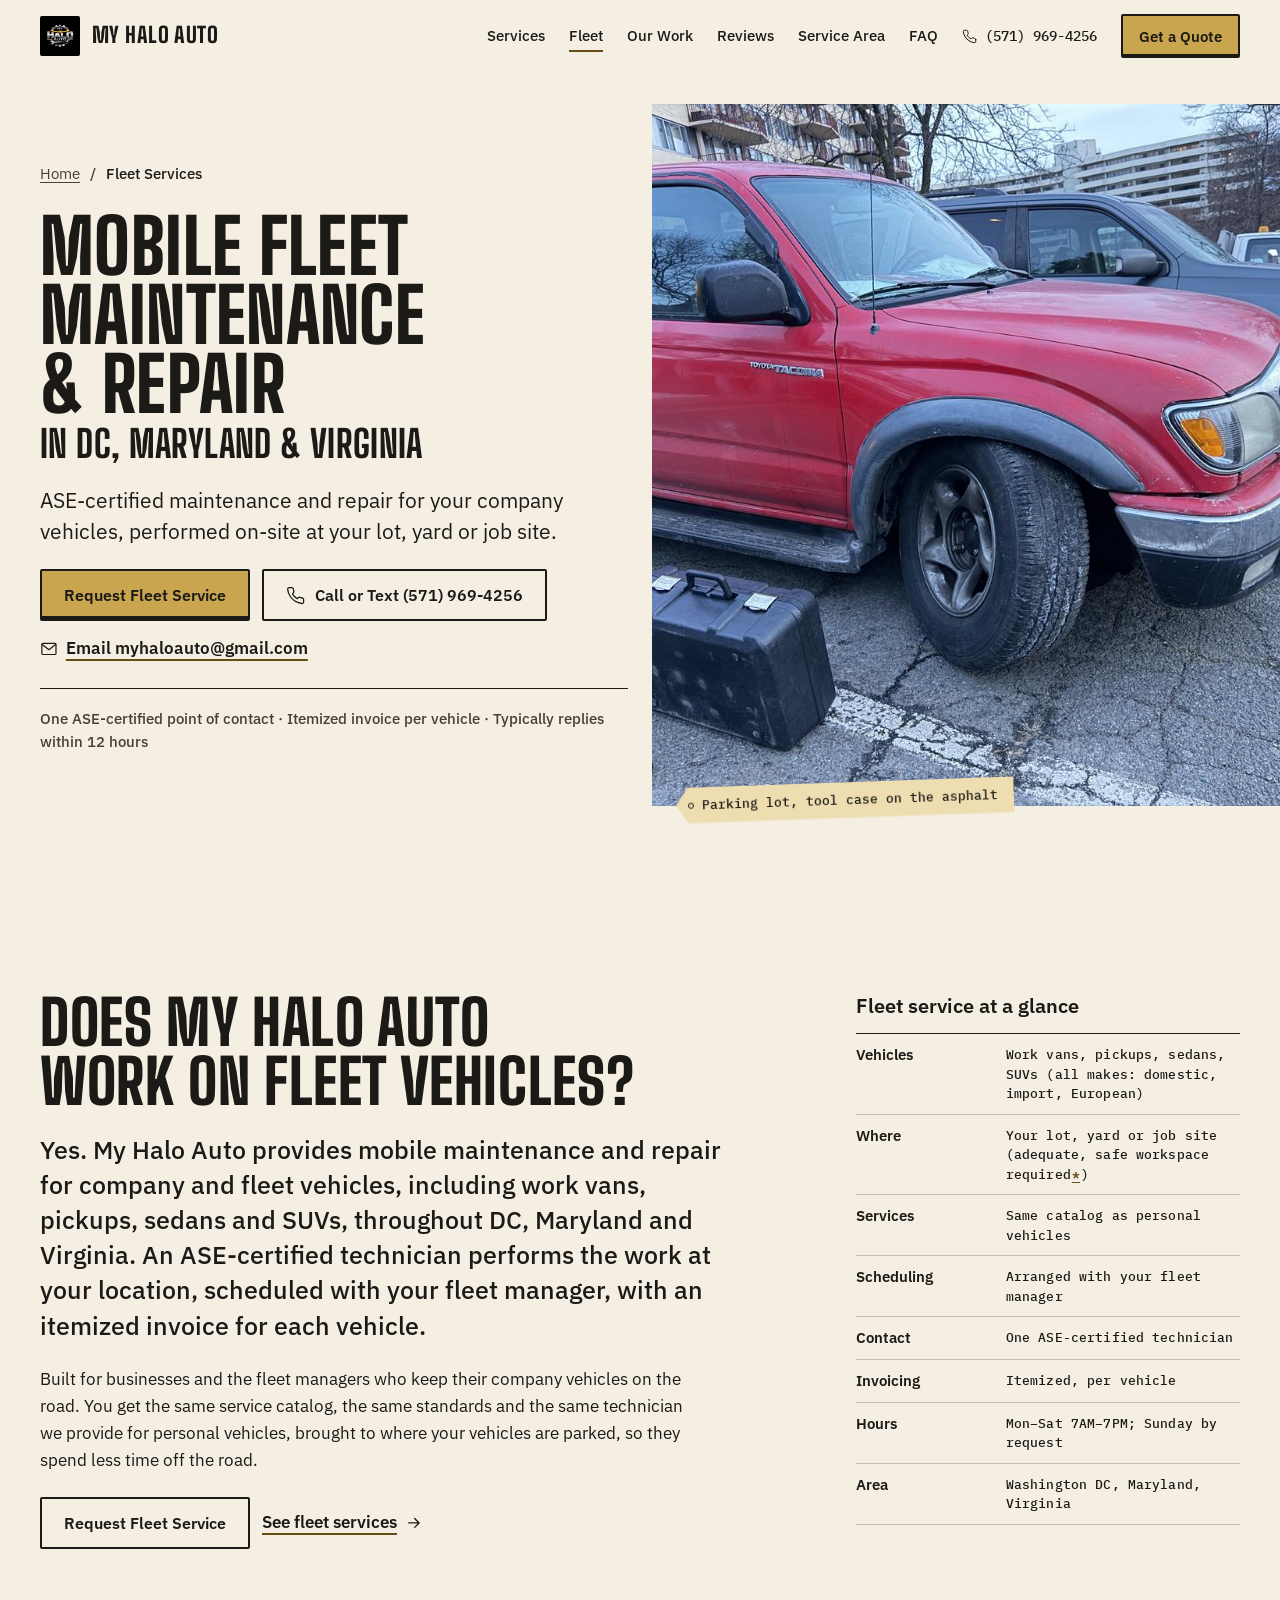
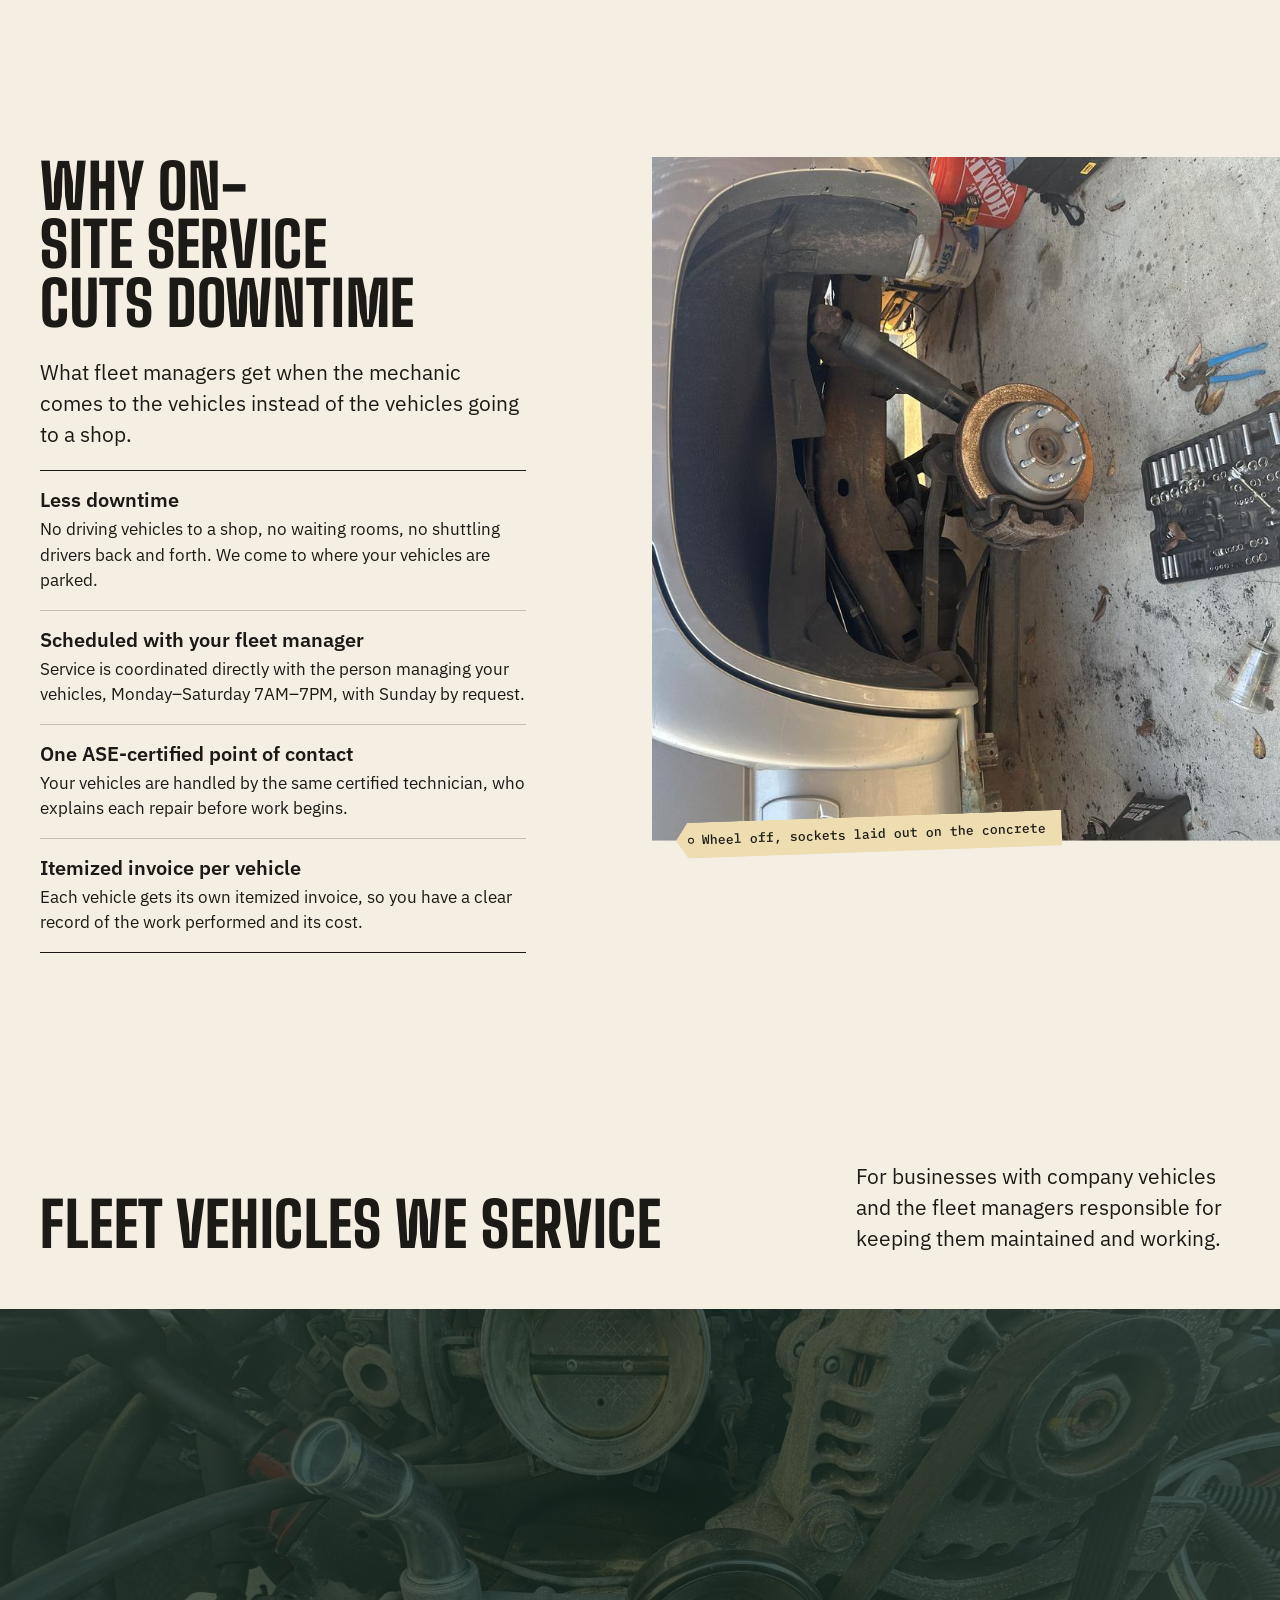
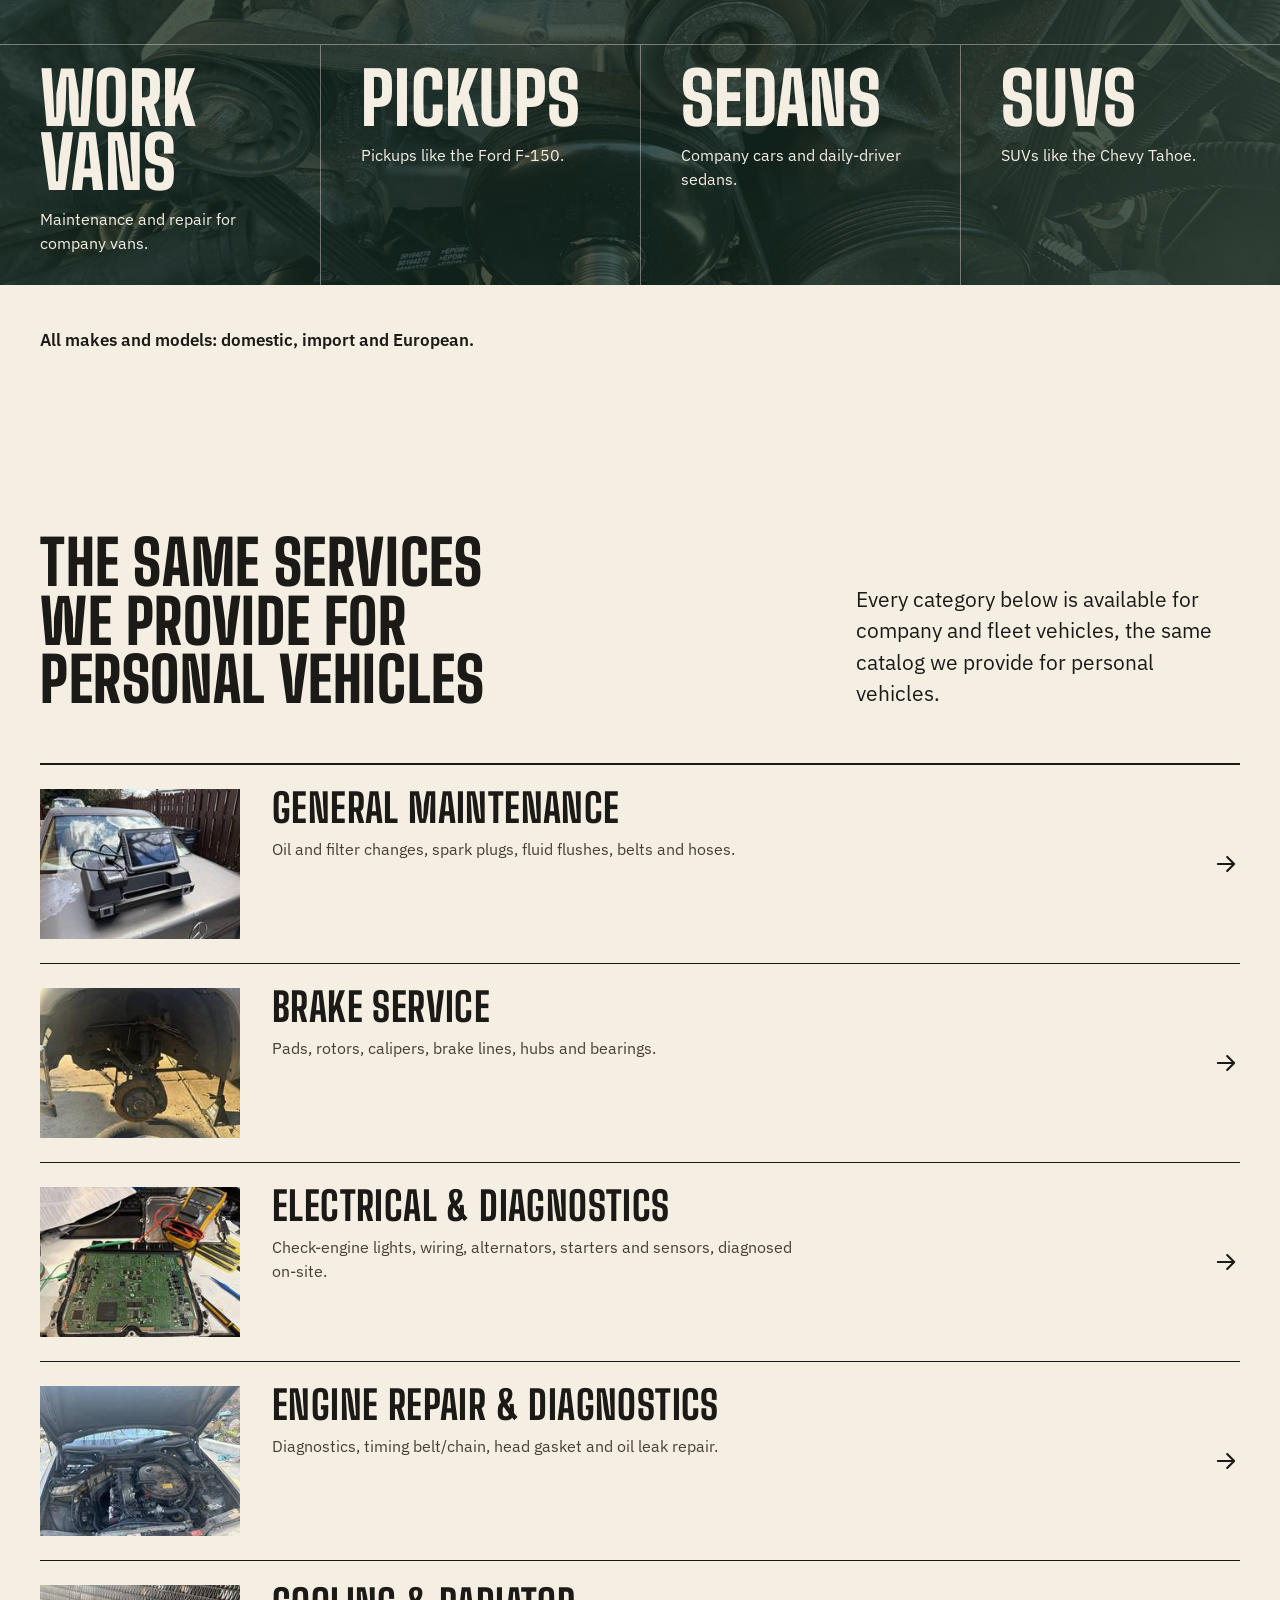
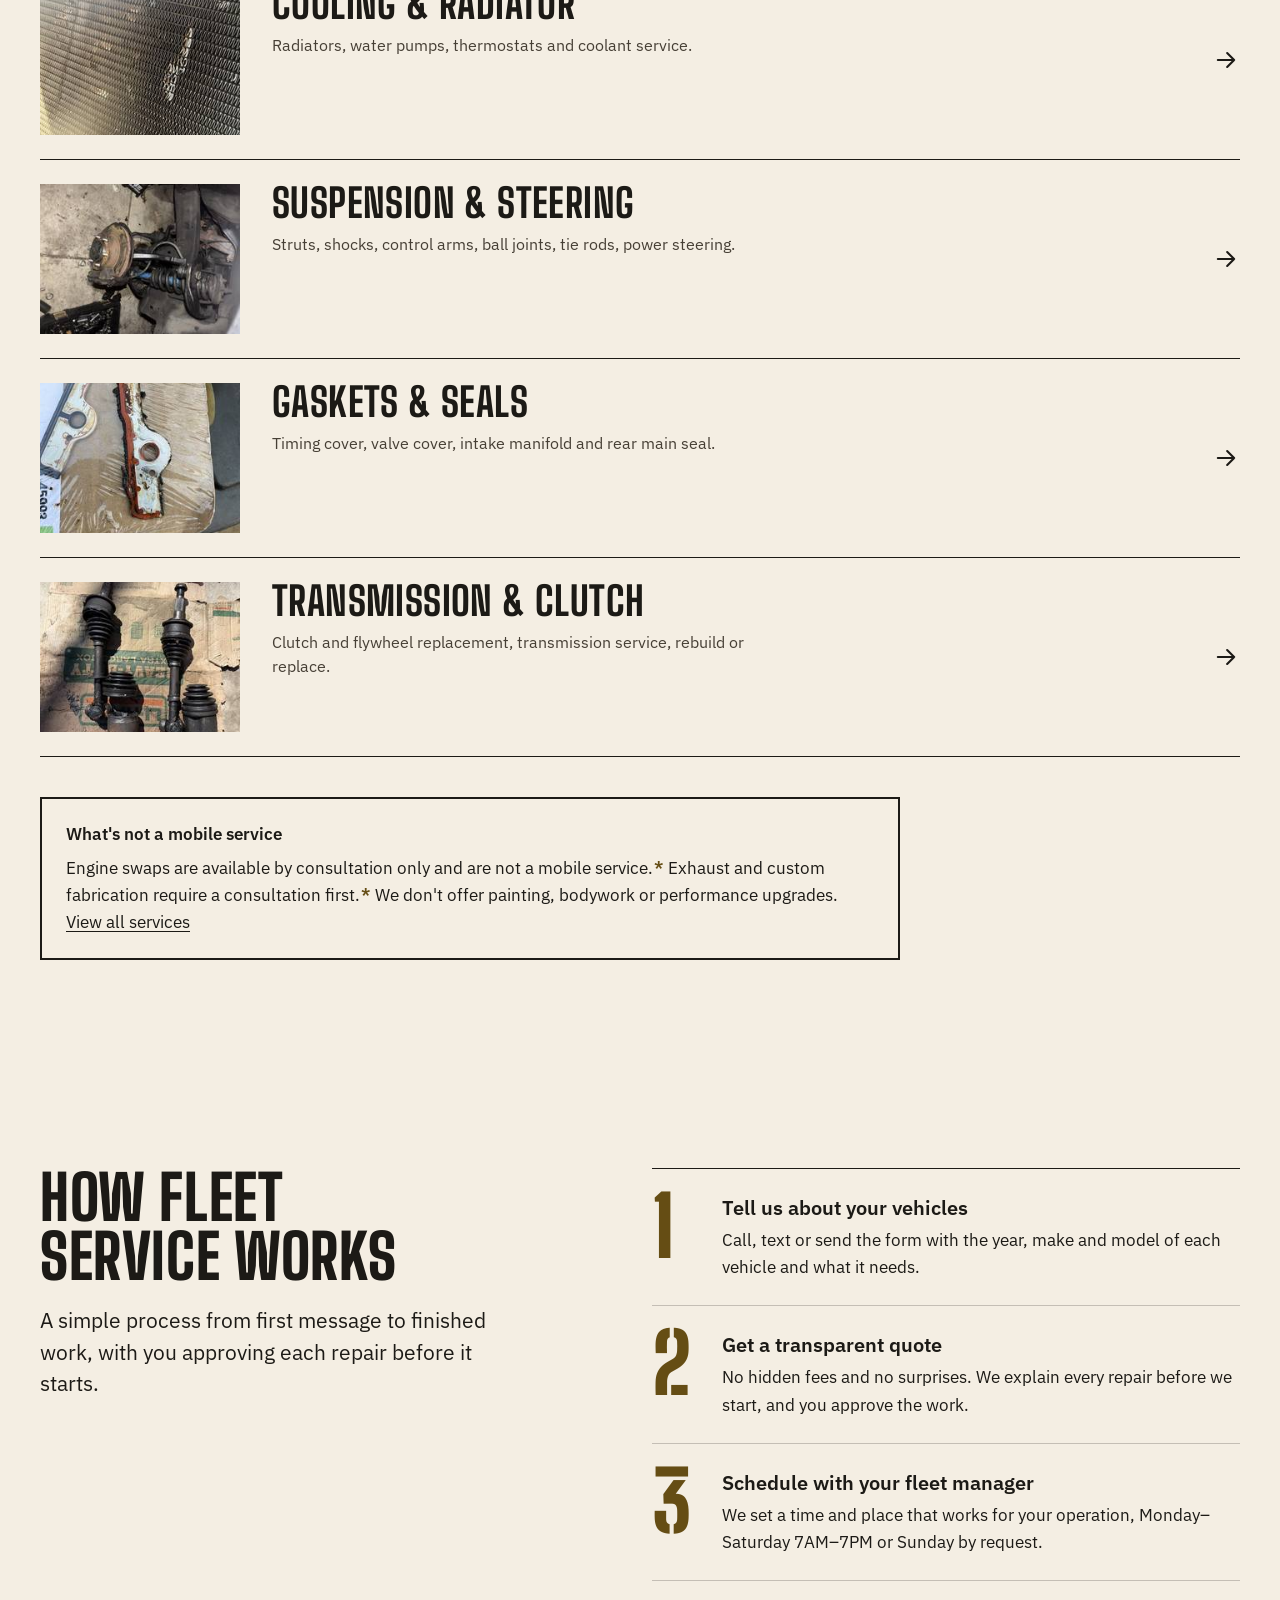
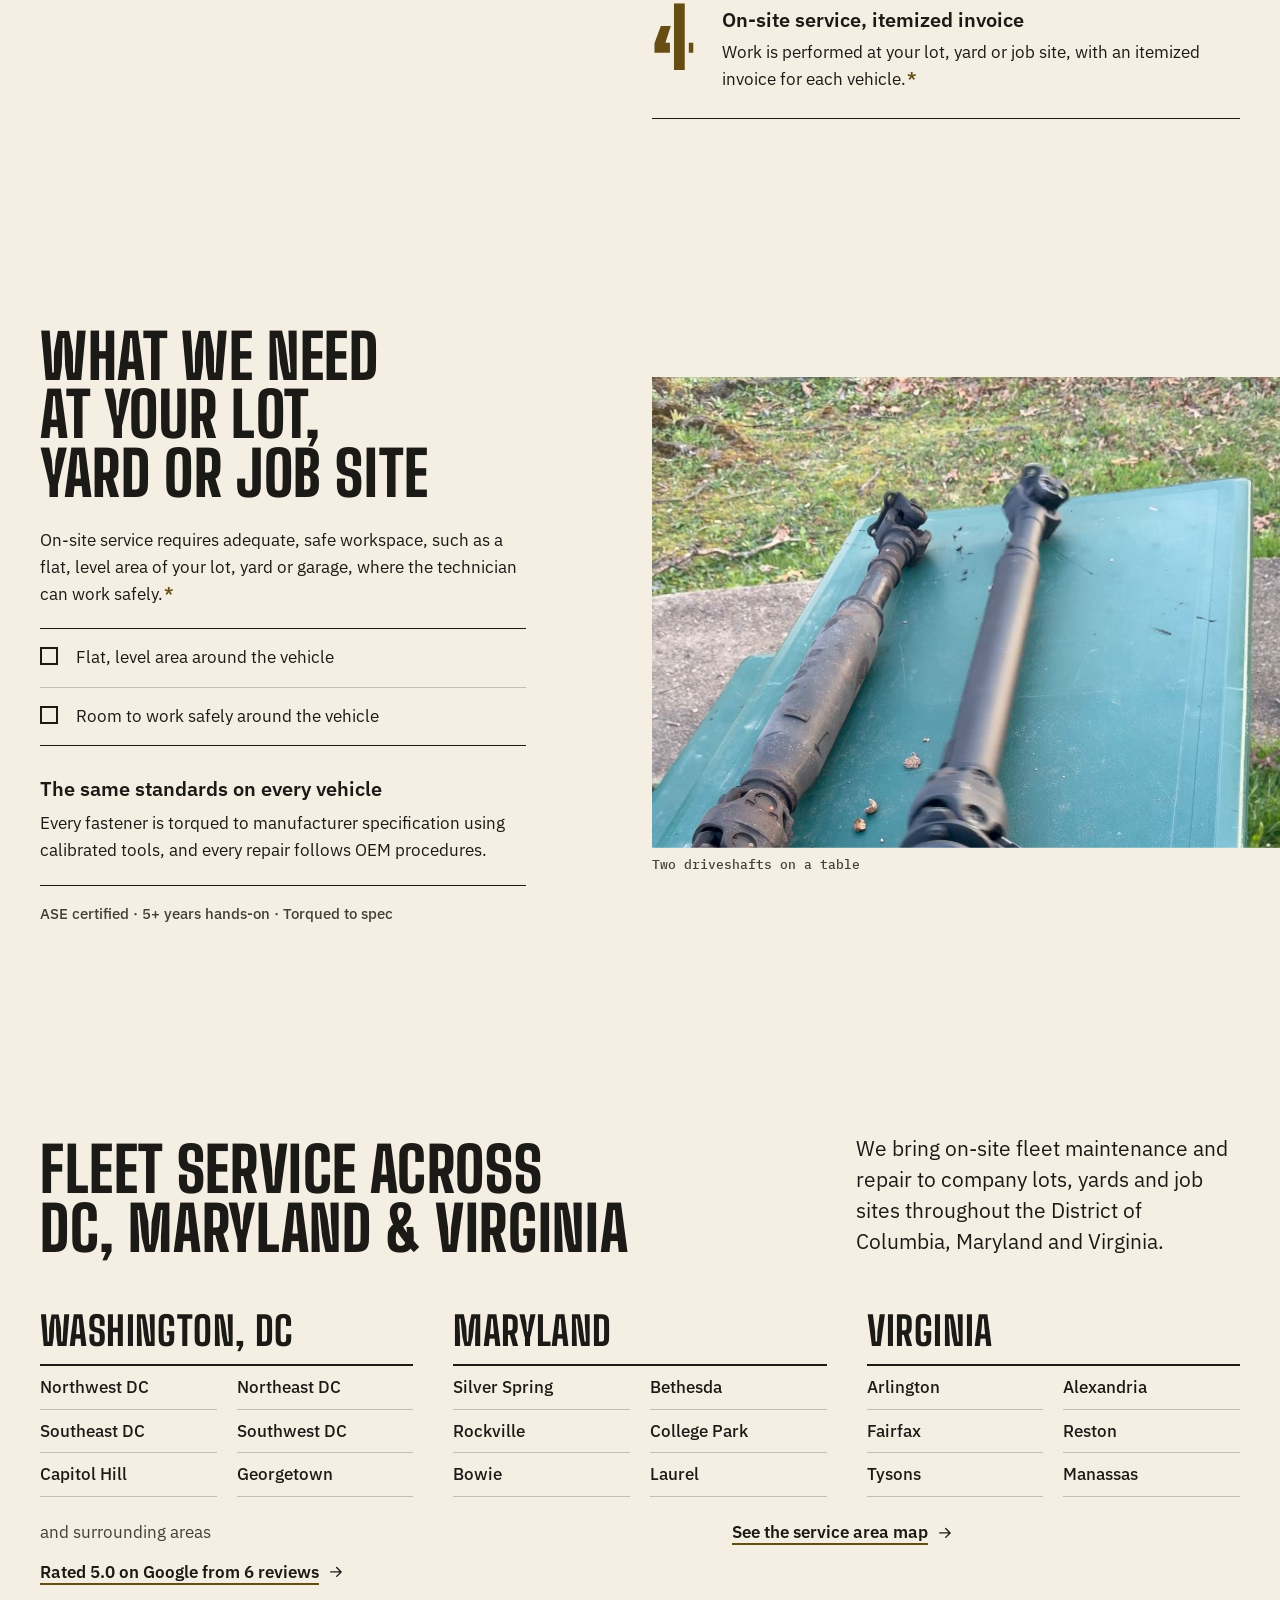
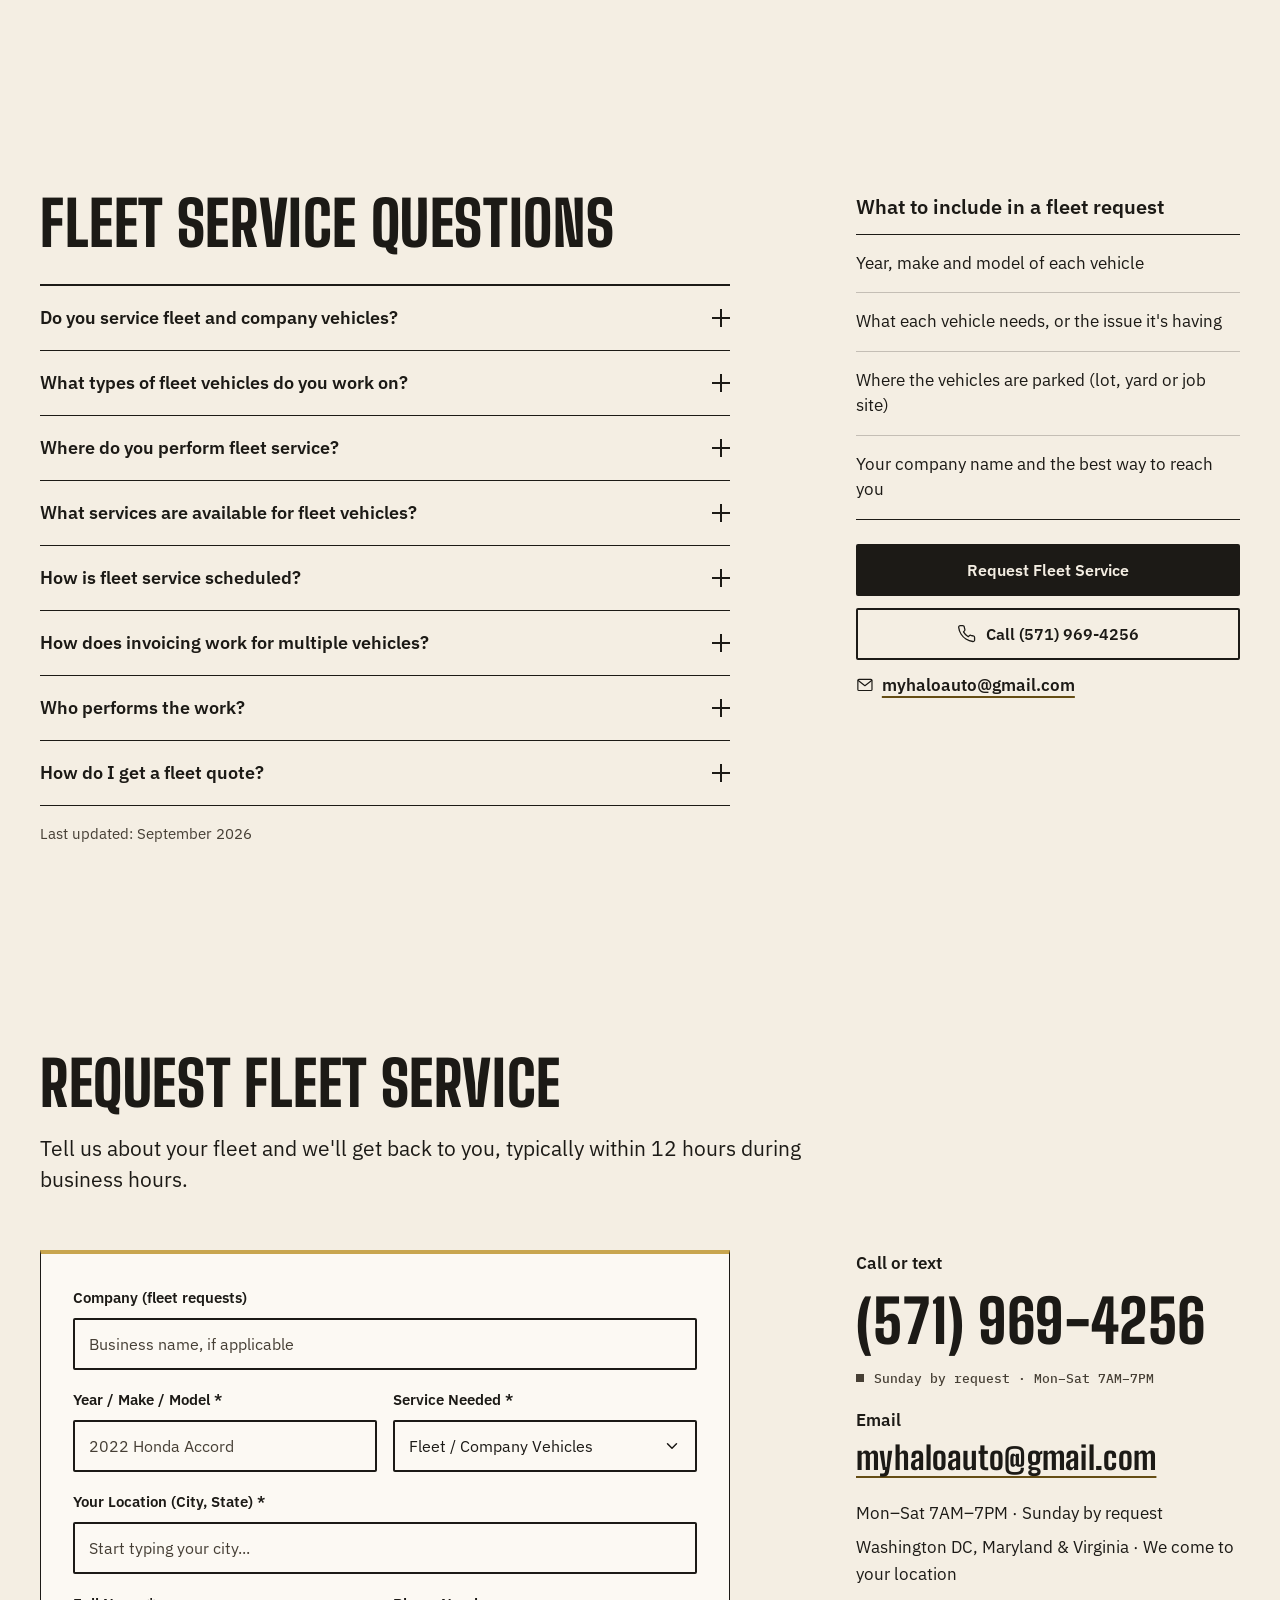
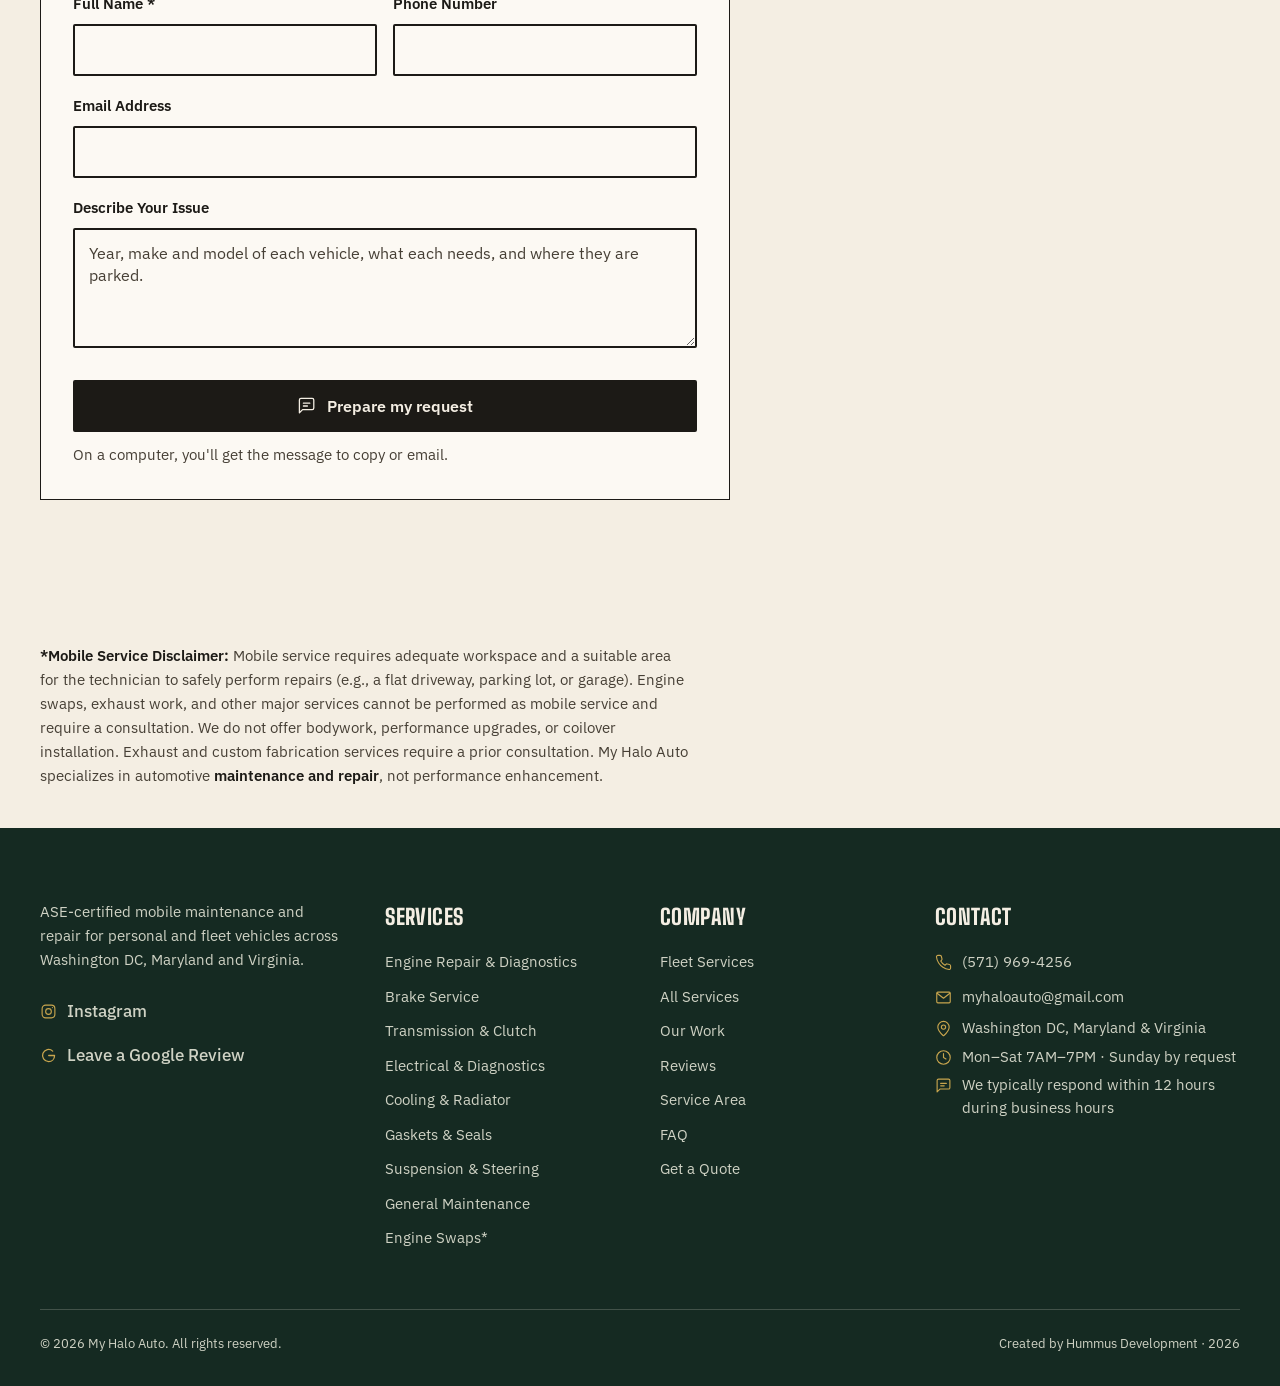
==== commit 55175a7d: "Remove decorative ring around phone number and rating" ====
--- a/fleet-services/index.html
+++ b/fleet-services/index.html
@@ -617,7 +617,7 @@
           </div>
           <div class="contact__info">
             <p class="contact__label">Call or text</p>
-            <a href="tel:+15719694256" class="phone-big" data-reveal><span class="halo">(571) 969-4256<svg class="halo__ring" viewBox="0 0 200 80" preserveAspectRatio="none" aria-hidden="true" focusable="false"><path pathLength="1" d="M20 44C14 22 64 9 108 9c50 0 84 14 82 34-2 22-58 30-100 29C46 71 10 62 14 42"/></svg></span></a>
+            <a href="tel:+15719694256" class="phone-big" data-reveal>(571) 969-4256</a>
             <p class="status" data-open-status hidden></p>
             <p class="contact__label">Email</p>
             <a href="mailto:myhaloauto@gmail.com" class="mail-big">myhaloauto@gmail.com</a>
--- a/css/styles.css
+++ b/css/styles.css
@@ -315,21 +315,8 @@
 .step__title{margin-top:.2em}
 .step p{grid-column:2;margin-top:6px;color:var(--fg)}
 .step p a{font-weight:600}
-
-/* Halo ring */
-.halo{position:relative;display:inline-block;padding:0 .18em}
-.halo__ring{
-  position:absolute;inset:-18% -14%;width:128%;height:136%;max-width:none;overflow:visible;pointer-events:none;
-  fill:none;stroke:var(--halo);stroke-width:2.5;stroke-linecap:round;
-  stroke-dasharray:1;stroke-dashoffset:1;transition:stroke-dashoffset 1s var(--ease) .35s;
-}
-/* no non-scaling-stroke: Chrome then measures pathLength dashes in the wrong space and draws only part of the ring */
-.halo__ring path{vector-effect:none}
-.is-visible .halo__ring,html:not(.js) .halo__ring{stroke-dashoffset:0}
-
-/* Phone number, van-door size; its halo sits above the digits */
-.phone-big .halo .halo__ring{inset:auto;left:10%;width:80%;top:-46%;height:44%;stroke-width:6}
-.phone-big{margin-top:.62em;
+/* Phone number, van-door size */
+.phone-big{margin-top:.3em;
   display:inline-block;font-family:var(--f-display);font-weight:800;font-variation-settings:'opsz' 72;
   font-size:clamp(2.75rem,1.2rem + 6.4vw,6.5rem);line-height:.9;font-variant-numeric:tabular-nums;
   color:var(--fg);white-space:nowrap;letter-spacing:.005em;
@@ -814,7 +801,6 @@
   .js [data-reveal] :is(.shot__img,.vid__box,.index__frame){clip-path:none}
   .js [data-reveal] :is(.shot__img,.vid__box)>:is(img,video){transform:none}
   .js .hero h1,.js .page-hero h1{clip-path:none;transform:none}
-  .halo__ring{stroke-dashoffset:0}
   .js .tag,.tag{transform:translateY(50%) rotate(-2deg)}
   .js .sheet-grid figure.has-tag .tag{transform:translateY(-50%) rotate(-2deg)}
   .index__row .index__name,.index__row .index__arrow{transform:none!important}
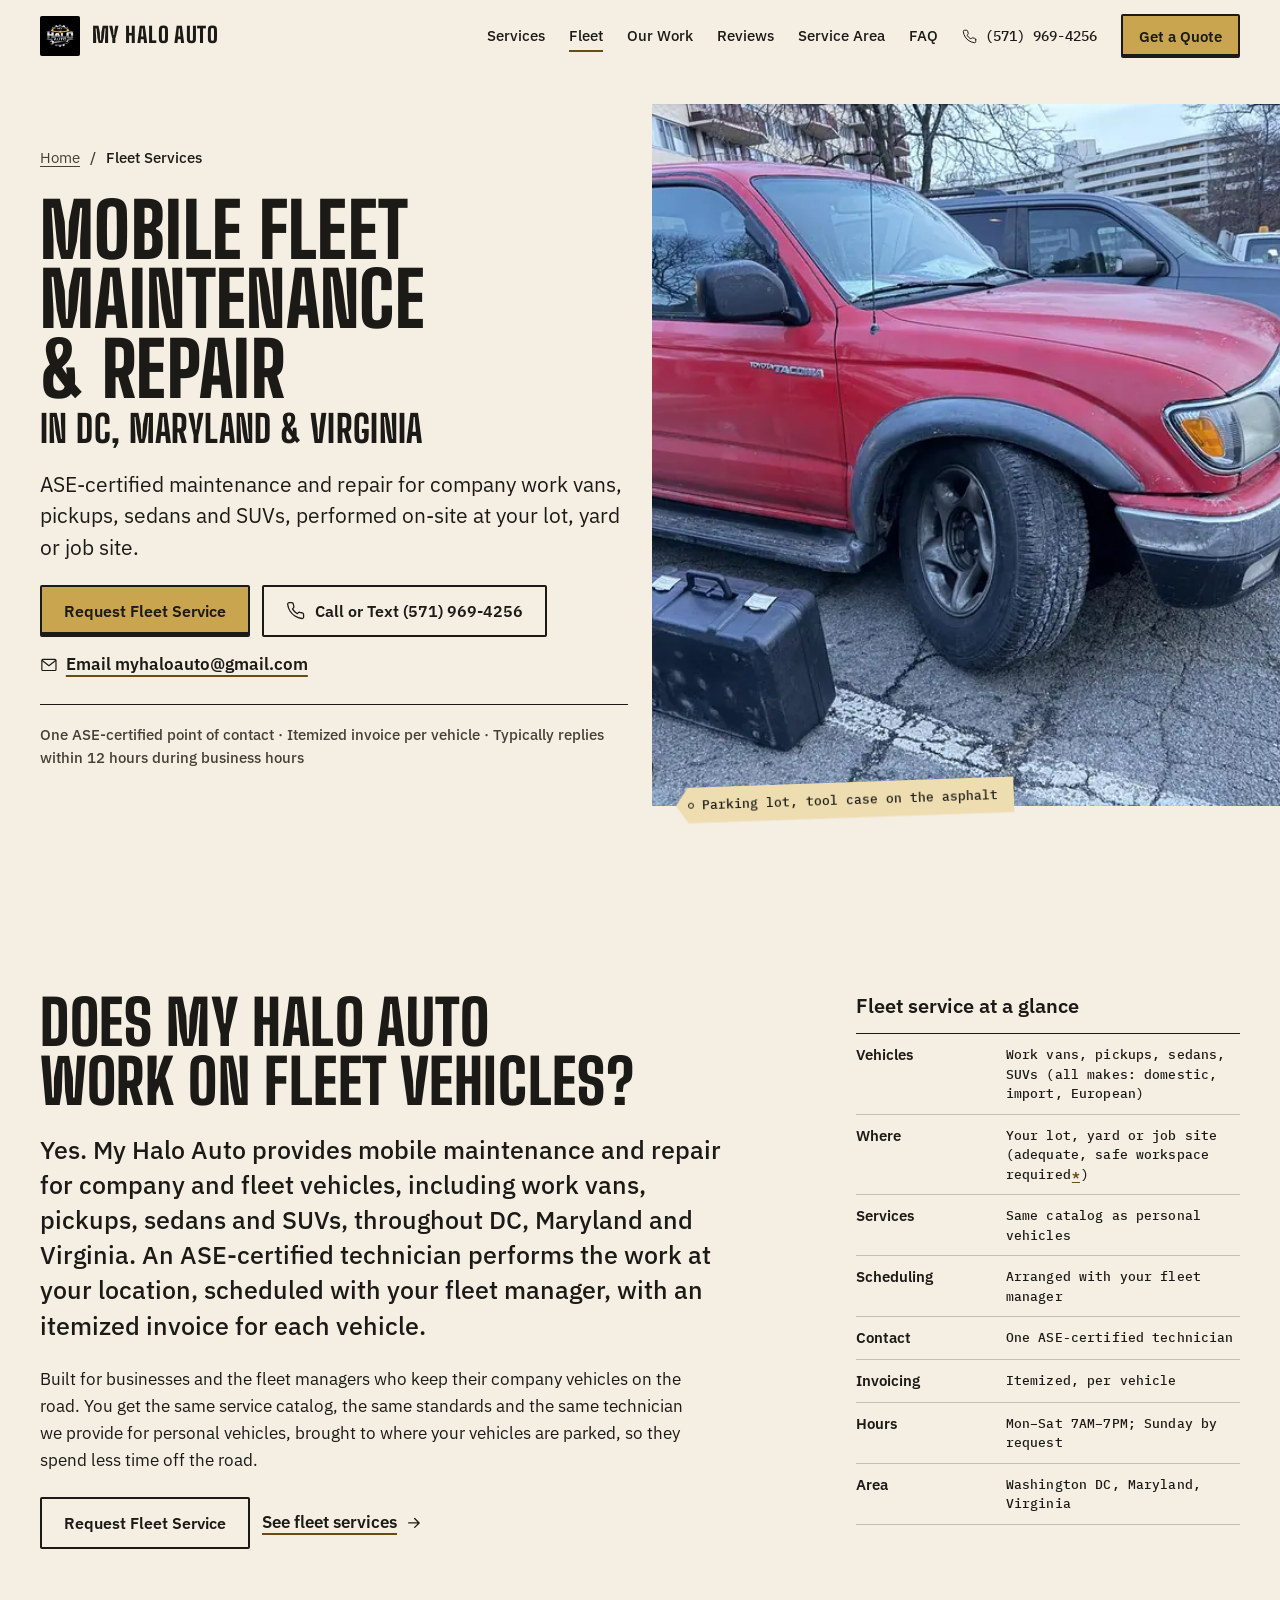
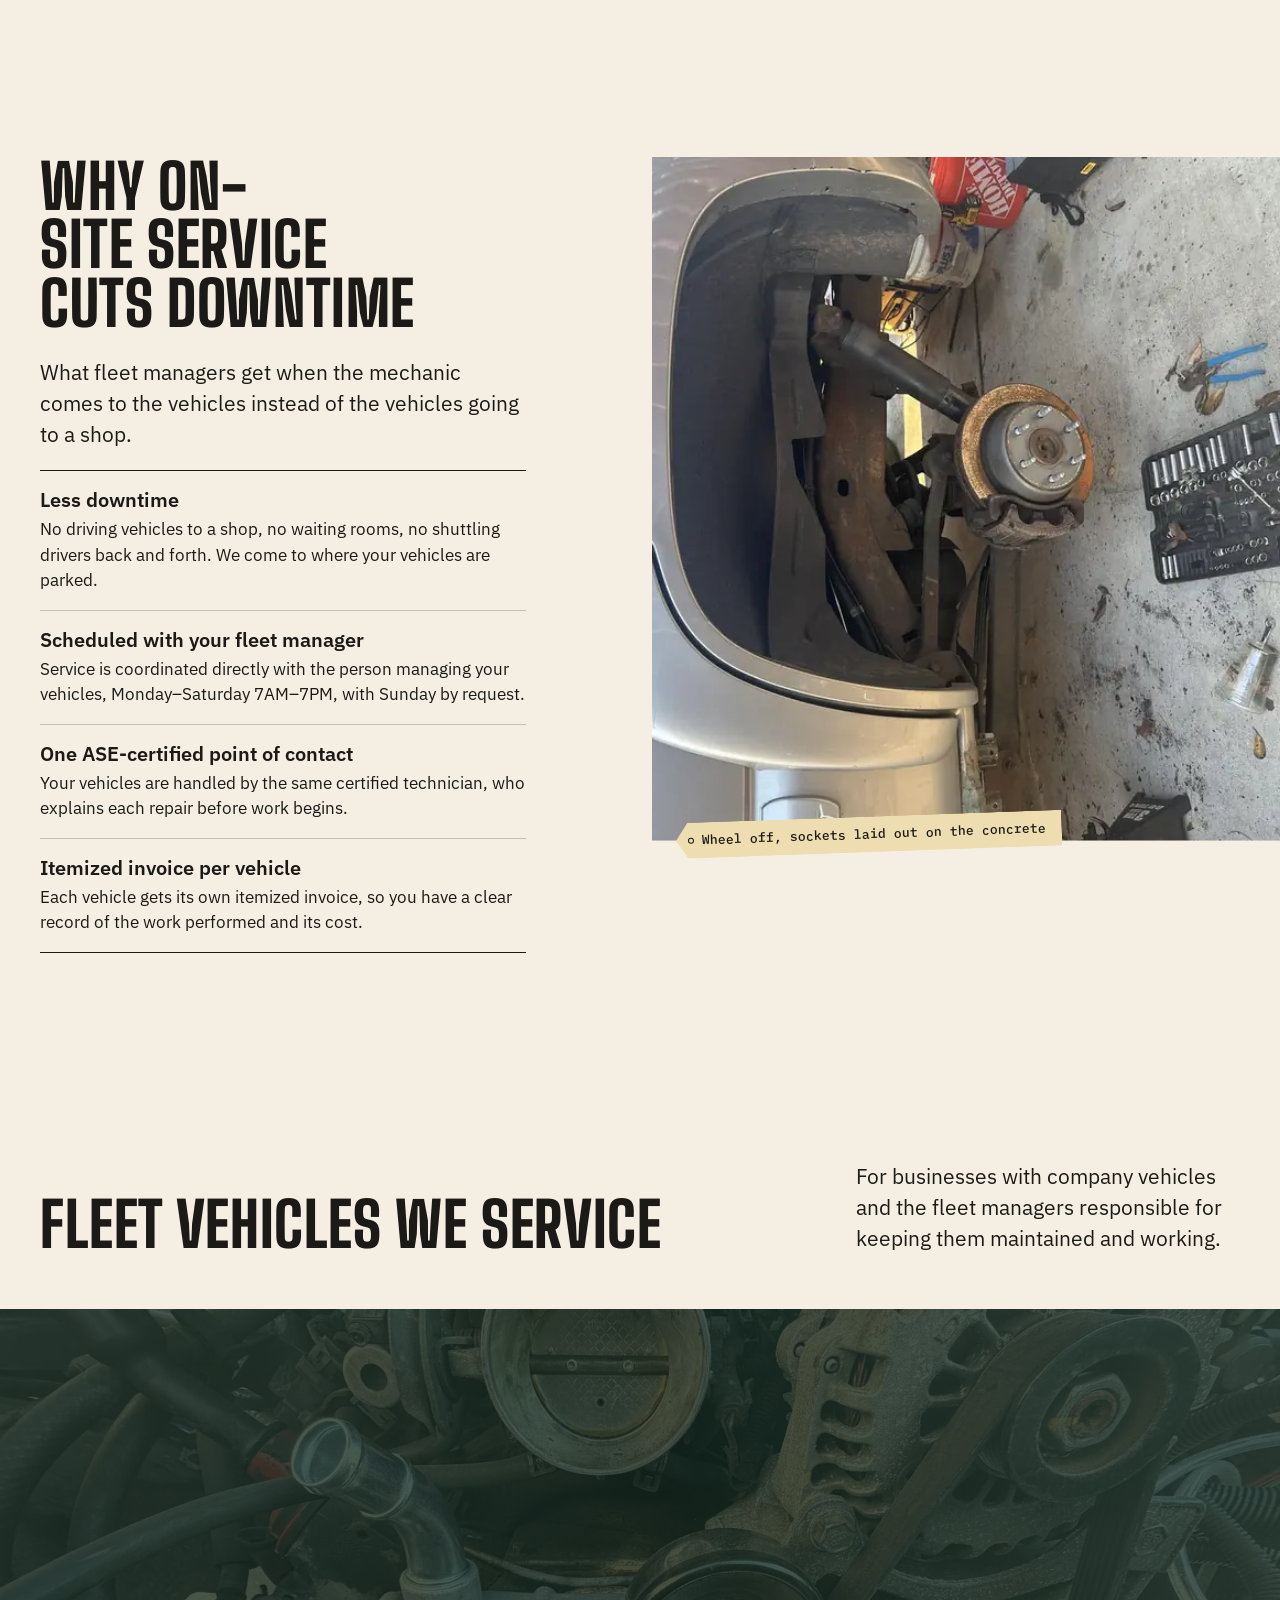
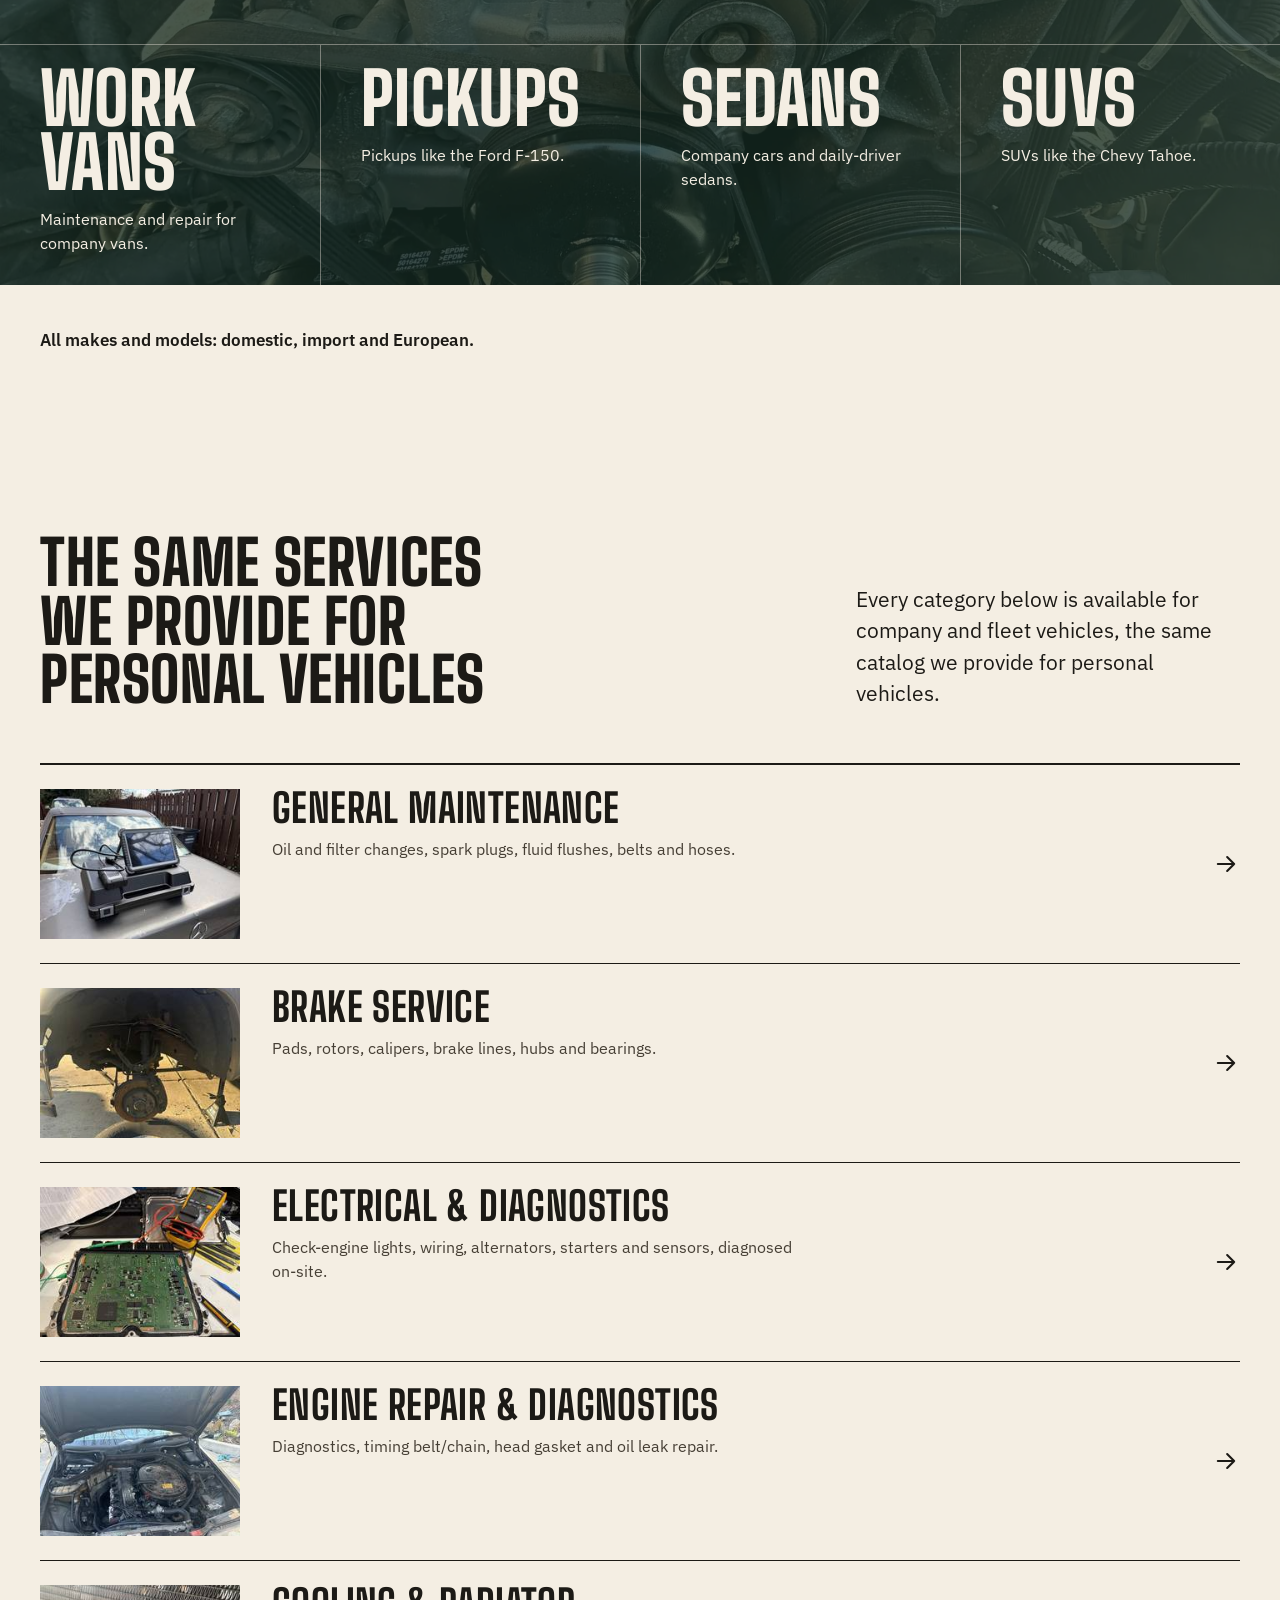
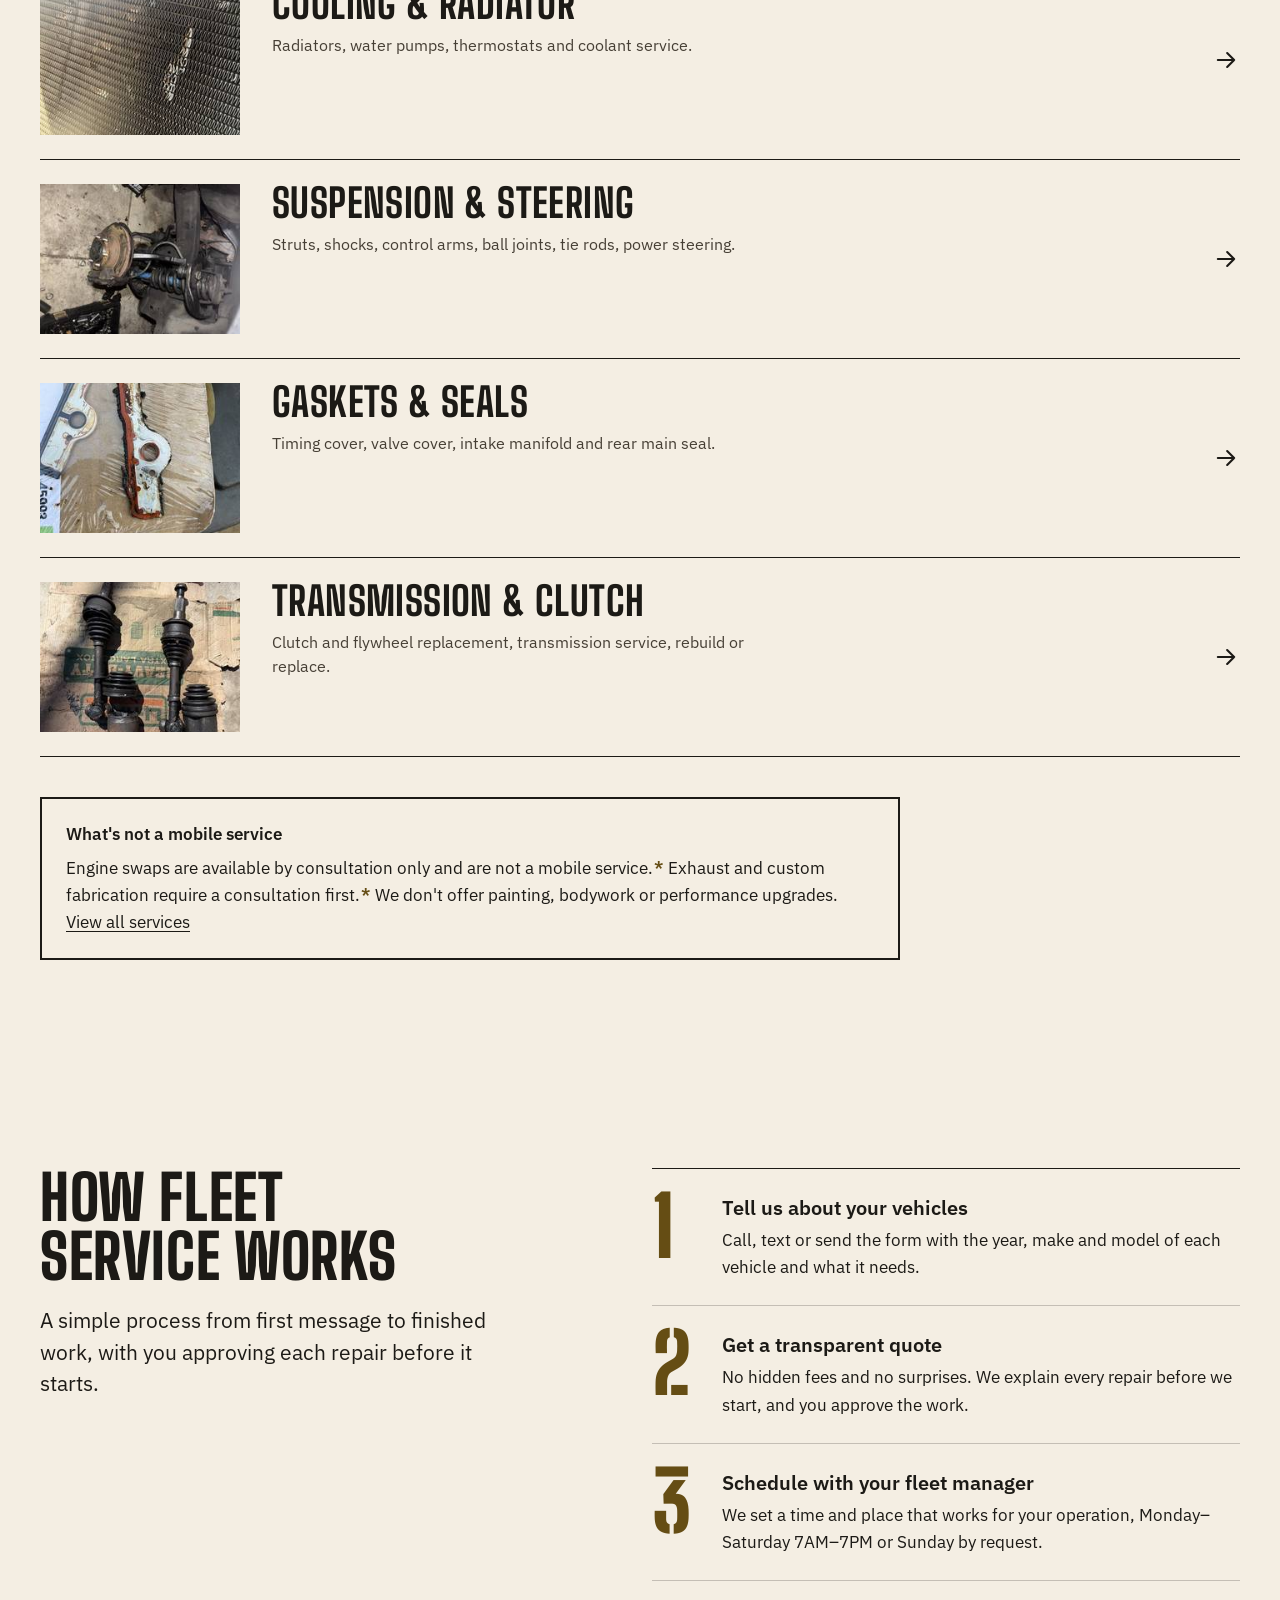
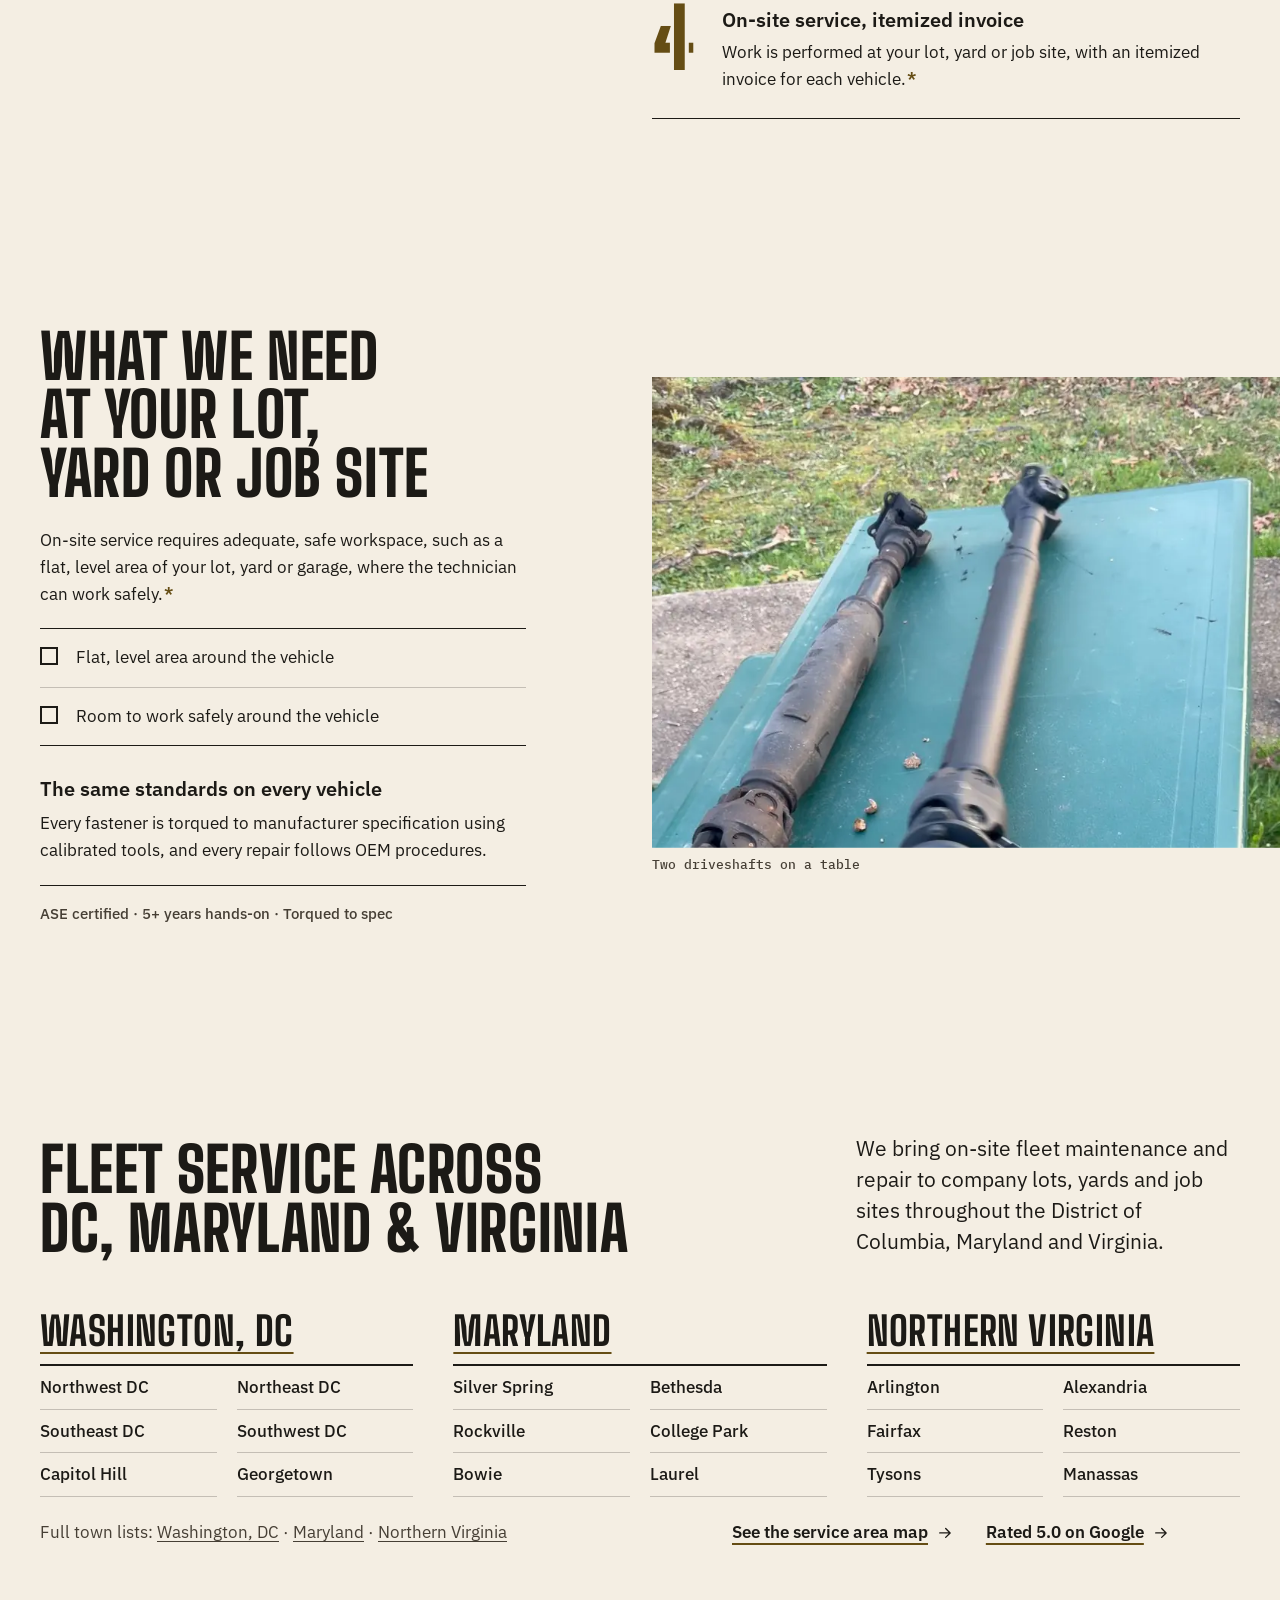
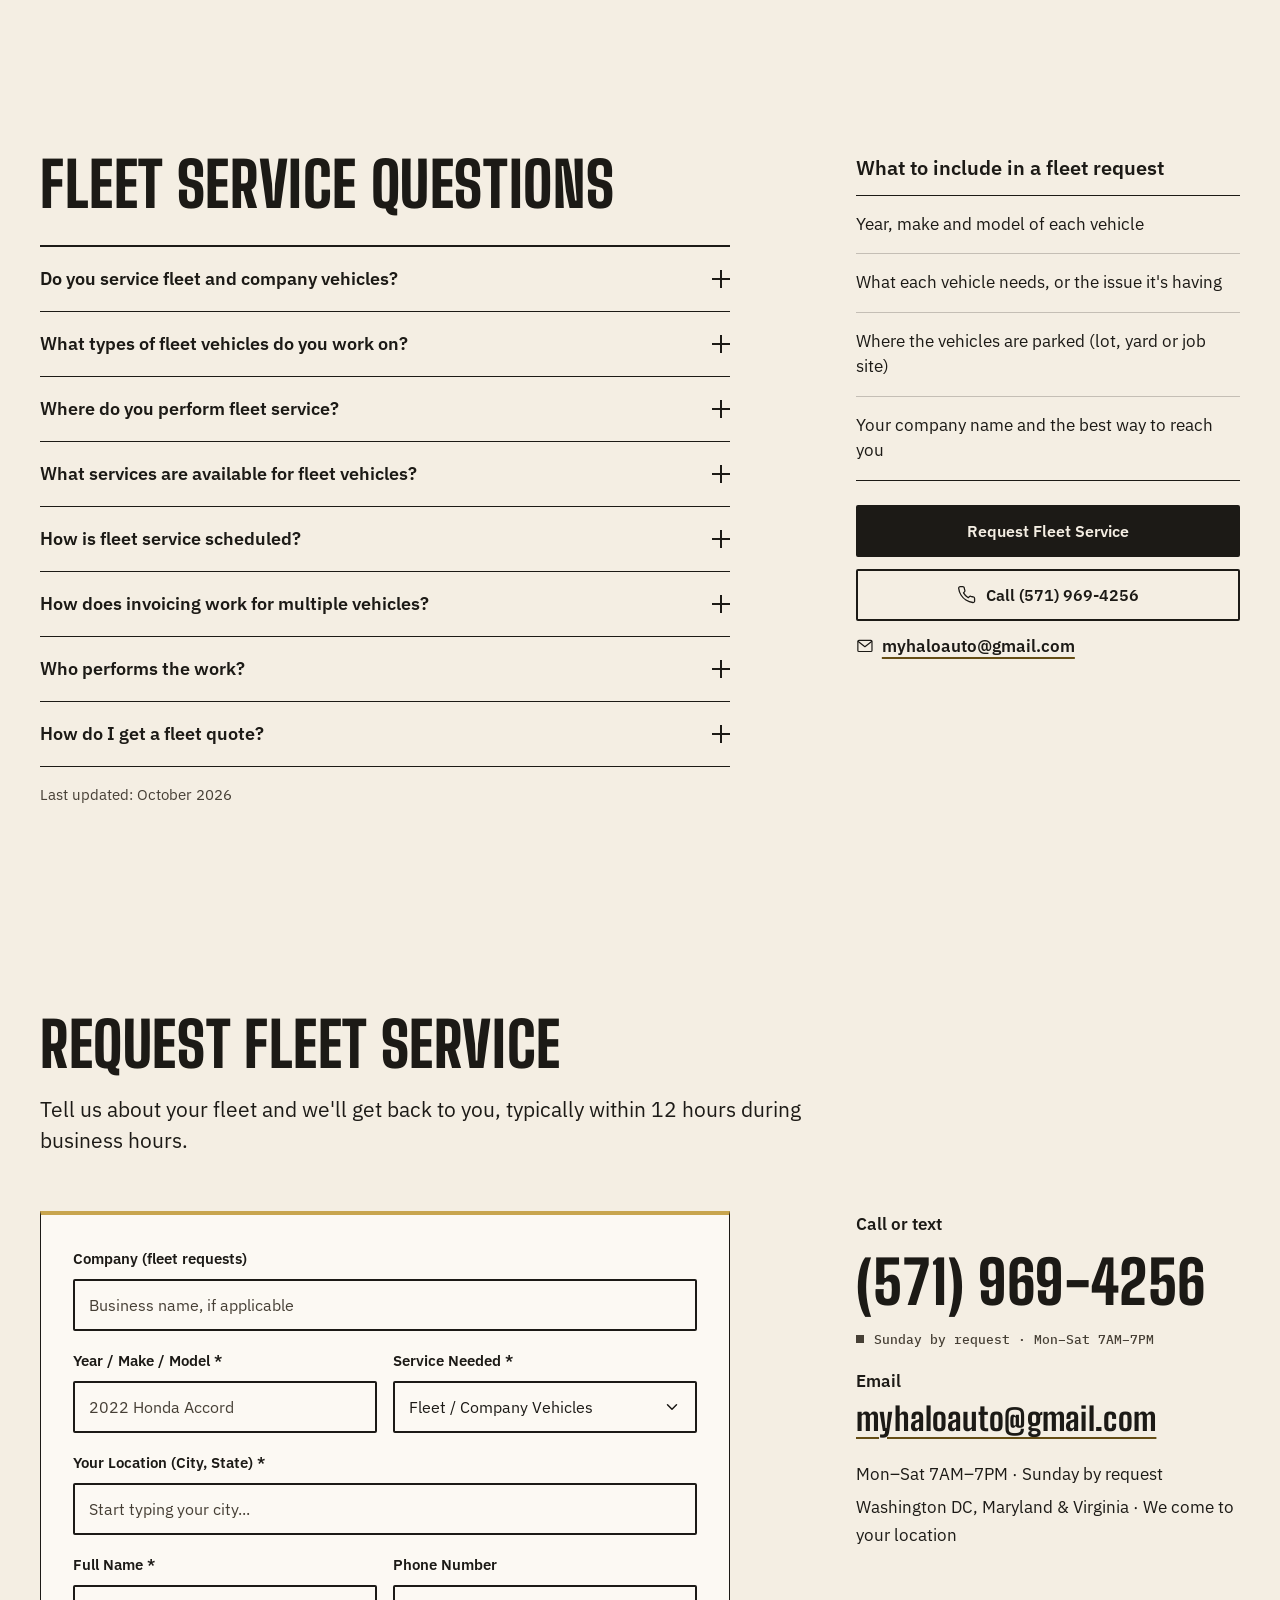
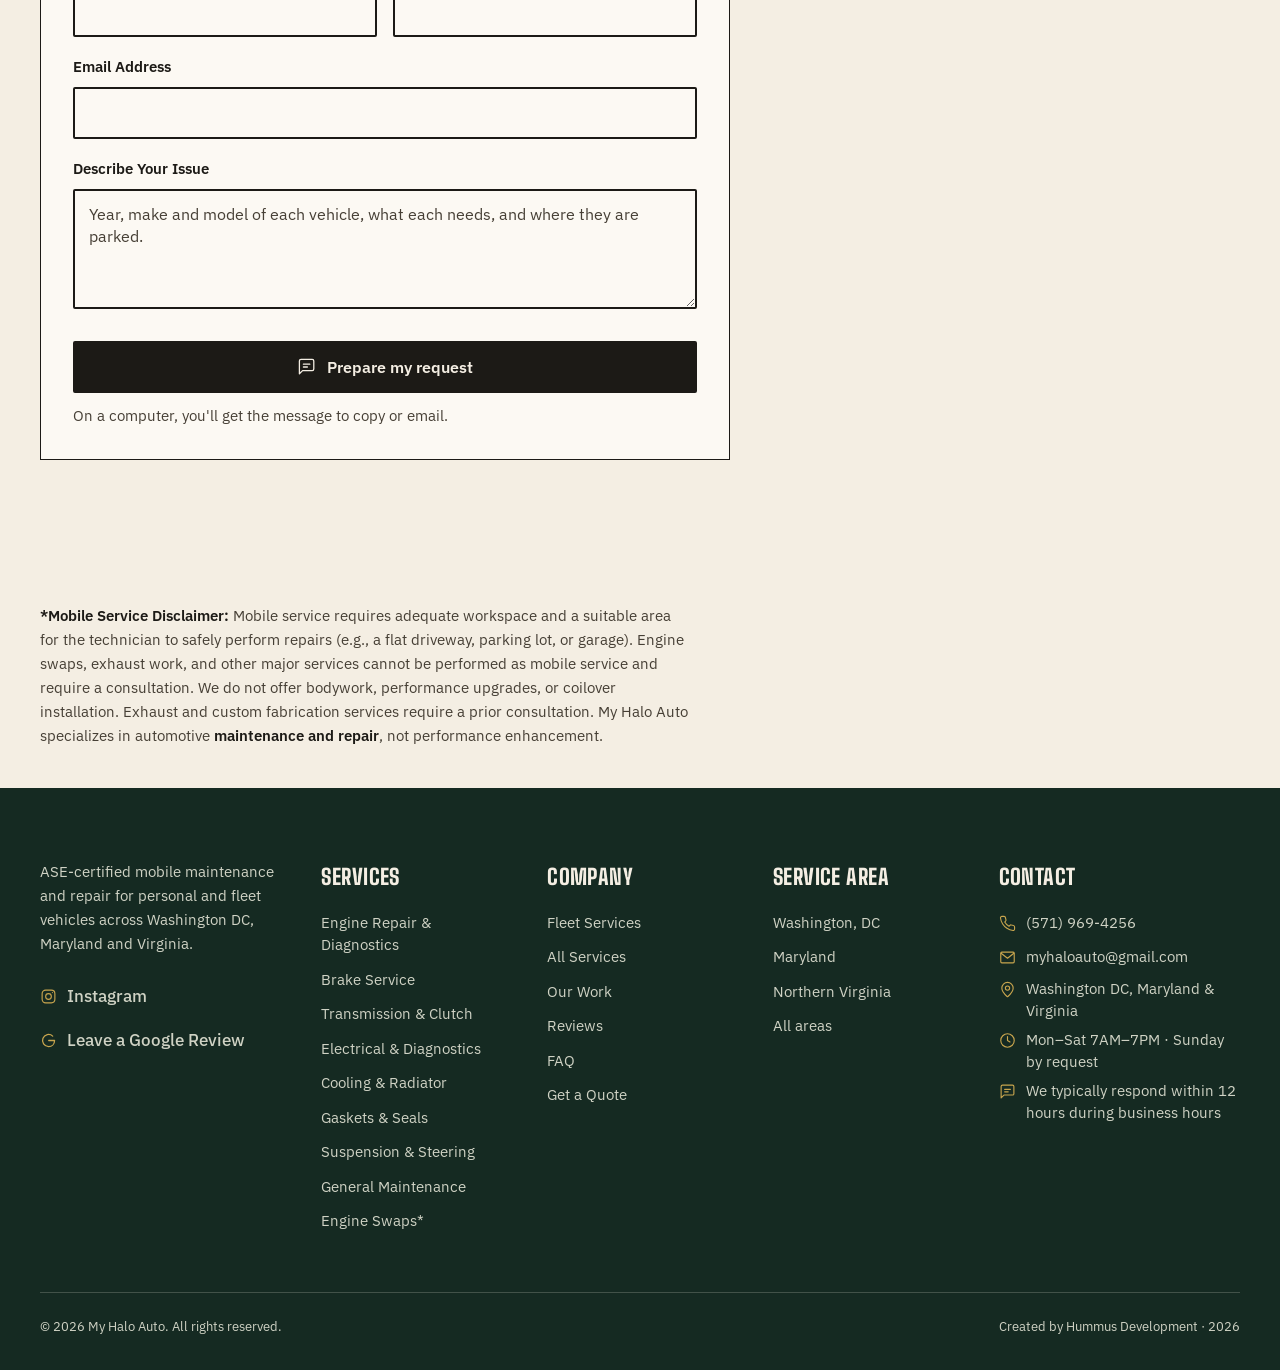
==== commit 4fa7f419: "SEO and AEO pass: regional pages, structured data, crawl files - New Washington DC, Northern Virgini" ====
--- a/fleet-services/index.html
+++ b/fleet-services/index.html
@@ -1,13 +1,13 @@
 <!DOCTYPE html>
-<html lang="en">
+<html lang="en-US">
 <head>
   <meta charset="UTF-8">
   <meta name="viewport" content="width=device-width, initial-scale=1.0, viewport-fit=cover">
-  <title>Mobile Fleet Maintenance &amp; Repair in the DMV | My Halo Auto</title>
+  <title>Fleet Mechanic &amp; Maintenance in DC, MD &amp; VA | My Halo Auto</title>
   <meta name="description" content="On-site maintenance and repair for company vans, pickups, sedans and SUVs in DC, MD &amp; VA. One ASE-certified point of contact, itemized invoices.">
-  <meta name="robots" content="index, follow">
+  <meta name="robots" content="index, follow, max-image-preview:large, max-snippet:-1, max-video-preview:-1">
   <link rel="canonical" href="https://myhaloauto.com/fleet-services/">
-  <link rel="preload" as="image" href="/images/tacoma-side-tools.jpeg" fetchpriority="high">
+  <link rel="preload" as="image" type="image/webp" imagesrcset="/images/tacoma-side-tools-828.webp 828w, /images/tacoma-side-tools-1200.webp 1200w" imagesizes="(min-width:1024px) 50vw, 100vw" fetchpriority="high">
   <meta name="theme-color" content="#F4EEE3">
 
   <link rel="icon" type="image/x-icon" href="/favicon.ico">
@@ -16,19 +16,20 @@
   <link rel="apple-touch-icon" sizes="180x180" href="/apple-touch-icon.png">
 
   <meta property="og:site_name" content="My Halo Auto">
-  <meta property="og:title" content="Mobile Fleet Maintenance &amp; Repair in the DMV | My Halo Auto">
+  <meta property="og:title" content="Fleet Mechanic &amp; Maintenance in DC, MD &amp; VA | My Halo Auto">
   <meta property="og:description" content="On-site maintenance and repair for company vans, pickups, sedans and SUVs in DC, MD &amp; VA. One ASE-certified point of contact, itemized invoices.">
   <meta property="og:type" content="website">
   <meta property="og:url" content="https://myhaloauto.com/fleet-services/">
-  <meta property="og:image" content="https://myhaloauto.com/images/og-image-v2.jpg">
+  <meta property="og:image" content="https://myhaloauto.com/images/og/fleet-services.jpg">
   <meta property="og:image:width" content="1200">
   <meta property="og:image:height" content="630">
-  <meta property="og:image:alt" content="My Halo Auto, ASE-certified mobile mechanic serving DC, Maryland and Virginia">
+  <meta property="og:image:alt" content="Pickup truck in a parking lot with a tool case staged for on-site repair">
   <meta property="og:locale" content="en_US">
   <meta name="twitter:card" content="summary_large_image">
-  <meta name="twitter:title" content="Mobile Fleet Maintenance &amp; Repair in the DMV | My Halo Auto">
+  <meta name="twitter:title" content="Fleet Mechanic &amp; Maintenance in DC, MD &amp; VA | My Halo Auto">
   <meta name="twitter:description" content="On-site maintenance and repair for company vans, pickups, sedans and SUVs in DC, MD &amp; VA. One ASE-certified point of contact, itemized invoices.">
-  <meta name="twitter:image" content="https://myhaloauto.com/images/og-image-v2.jpg">
+  <meta name="twitter:image" content="https://myhaloauto.com/images/og/fleet-services.jpg">
+  <meta name="twitter:image:alt" content="Pickup truck in a parking lot with a tool case staged for on-site repair">
 
   <link rel="preconnect" href="https://fonts.googleapis.com">
   <link rel="preconnect" href="https://fonts.gstatic.com" crossorigin>
@@ -37,242 +38,319 @@
   <noscript><link href="https://fonts.googleapis.com/css2?family=Big+Shoulders:opsz,wght@10..72,700..800&family=IBM+Plex+Mono:wght@500&family=IBM+Plex+Sans:ital,wght@0,400;0,500;0,600;1,400&display=swap" rel="stylesheet"></noscript>
   <link href="https://fonts.googleapis.com/css2?family=Big+Shoulders+Stencil:opsz,wght@10..72,800&text=0123456789&display=swap" rel="stylesheet" media="print" onload="this.media='all'">
 
-  <link rel="stylesheet" href="/css/styles.css?v=9">
-  <link rel="stylesheet" href="/css/pages.css?v=9">
+  <link rel="stylesheet" href="/css/styles.css?v=11">
+  <link rel="stylesheet" href="/css/pages.css?v=11">
   <script>document.documentElement.classList.add('js');</script>
   <!-- Structured data (schema.org) -->
   <script type="application/ld+json">
-  {
-    "@context": "https://schema.org",
-    "@graph": [
-      {
-        "@type": "AutoRepair",
-        "@id": "https://myhaloauto.com/#business",
-        "name": "My Halo Auto",
-        "url": "https://myhaloauto.com/",
+{
+  "@context": "https://schema.org",
+  "@graph": [
+    {
+      "@type": "AutoRepair",
+      "@id": "https://myhaloauto.com/#business",
+      "name": "My Halo Auto",
+      "url": "https://myhaloauto.com/",
+      "telephone": "+1-571-969-4256",
+      "email": "myhaloauto@gmail.com",
+      "logo": {
+        "@id": "https://myhaloauto.com/#logo"
+      },
+      "image": [
+        "https://myhaloauto.com/images/suv-driveway-service-hood-open-wide.jpeg",
+        "https://myhaloauto.com/images/tacoma-parking-lot-service.jpeg"
+      ],
+      "description": "ASE-certified mobile auto maintenance and repair for personal and fleet vehicles in Washington DC, Maryland and Northern Virginia. Service is performed at the customer's location where there is adequate, safe workspace.",
+      "address": {
+        "@type": "PostalAddress",
+        "addressCountry": "US"
+      },
+      "areaServed": [
+        {
+          "@type": "AdministrativeArea",
+          "@id": "https://myhaloauto.com/#area-dc",
+          "name": "Washington, DC",
+          "sameAs": [
+            "https://www.wikidata.org/wiki/Q61",
+            "https://en.wikipedia.org/wiki/Washington,_D.C."
+          ]
+        },
+        {
+          "@type": "State",
+          "@id": "https://myhaloauto.com/#area-md",
+          "name": "Maryland",
+          "sameAs": [
+            "https://www.wikidata.org/wiki/Q1391",
+            "https://en.wikipedia.org/wiki/Maryland"
+          ]
+        },
+        {
+          "@type": "State",
+          "@id": "https://myhaloauto.com/#area-va",
+          "name": "Virginia",
+          "sameAs": [
+            "https://www.wikidata.org/wiki/Q1370",
+            "https://en.wikipedia.org/wiki/Virginia"
+          ]
+        }
+      ],
+      "hasMap": "https://www.google.com/maps?cid=9481235155550204168",
+      "openingHoursSpecification": [
+        {
+          "@type": "OpeningHoursSpecification",
+          "dayOfWeek": [
+            "Monday",
+            "Tuesday",
+            "Wednesday",
+            "Thursday",
+            "Friday",
+            "Saturday"
+          ],
+          "opens": "07:00",
+          "closes": "19:00"
+        }
+      ],
+      "contactPoint": {
+        "@type": "ContactPoint",
+        "contactType": "customer service",
         "telephone": "+1-571-969-4256",
         "email": "myhaloauto@gmail.com",
-        "logo": "https://myhaloauto.com/images/logo-mark.png",
-        "image": "https://myhaloauto.com/images/suv-driveway-service-hood-open.jpeg",
-        "description": "ASE-certified mobile auto maintenance and repair for personal and fleet vehicles in Washington DC, Maryland and Virginia. Service is performed at the customer's location where there is adequate, safe workspace.",
         "areaServed": [
-          {
-            "@type": "AdministrativeArea",
-            "name": "Washington, DC"
-          },
-          {
-            "@type": "AdministrativeArea",
-            "name": "Maryland"
-          },
-          {
-            "@type": "AdministrativeArea",
-            "name": "Virginia"
+          "US-DC",
+          "US-MD",
+          "US-VA"
+        ],
+        "hoursAvailable": {
+          "@type": "OpeningHoursSpecification",
+          "dayOfWeek": [
+            "Monday",
+            "Tuesday",
+            "Wednesday",
+            "Thursday",
+            "Friday",
+            "Saturday"
+          ],
+          "opens": "07:00",
+          "closes": "19:00"
+        }
+      },
+      "hasCredential": {
+        "@type": "EducationalOccupationalCredential",
+        "name": "ASE Certification",
+        "credentialCategory": "certification",
+        "recognizedBy": {
+          "@type": "Organization",
+          "name": "National Institute for Automotive Service Excellence (ASE)"
+        }
+      },
+      "knowsAbout": [
+        "Engine Repair & Diagnostics",
+        "Brake Service",
+        "Transmission & Clutch",
+        "Electrical & Diagnostics",
+        "Cooling & Radiator Service",
+        "Gaskets & Seals",
+        "Suspension & Steering",
+        "General Maintenance",
+        "Engine swaps",
+        "Fleet vehicle maintenance"
+      ],
+      "sameAs": [
+        "https://www.instagram.com/myhalo.auto/",
+        "https://www.google.com/maps?cid=9481235155550204168"
+      ],
+      "hasOfferCatalog": {
+        "@type": "OfferCatalog",
+        "@id": "https://myhaloauto.com/services/#catalog",
+        "name": "Mobile auto repair services",
+        "url": "https://myhaloauto.com/services/"
+      }
+    },
+    {
+      "@type": "ImageObject",
+      "@id": "https://myhaloauto.com/#logo",
+      "url": "https://myhaloauto.com/images/logo-mark.png",
+      "contentUrl": "https://myhaloauto.com/images/logo-mark.png",
+      "width": 128,
+      "height": 128,
+      "caption": "My Halo Auto"
+    },
+    {
+      "@type": "WebSite",
+      "@id": "https://myhaloauto.com/#website",
+      "url": "https://myhaloauto.com/",
+      "name": "My Halo Auto",
+      "publisher": {
+        "@id": "https://myhaloauto.com/#business"
+      },
+      "inLanguage": "en-US"
+    },
+    {
+      "@type": "WebPage",
+      "@id": "https://myhaloauto.com/fleet-services/#webpage",
+      "url": "https://myhaloauto.com/fleet-services/",
+      "name": "Fleet Mechanic & Maintenance in DC, MD & VA | My Halo Auto",
+      "description": "On-site maintenance and repair for company vans, pickups, sedans and SUVs in DC, MD & VA. One ASE-certified point of contact, itemized invoices.",
+      "isPartOf": {
+        "@id": "https://myhaloauto.com/#website"
+      },
+      "about": {
+        "@id": "https://myhaloauto.com/#business"
+      },
+      "inLanguage": "en-US",
+      "primaryImageOfPage": {
+        "@type": "ImageObject",
+        "url": "https://myhaloauto.com/images/tacoma-side-tools.jpeg",
+        "width": 1200,
+        "height": 900
+      },
+      "dateModified": "2026-10-01",
+      "breadcrumb": {
+        "@id": "https://myhaloauto.com/fleet-services/#breadcrumb"
+      },
+      "mainEntity": {
+        "@id": "https://myhaloauto.com/fleet-services/#service"
+      },
+      "hasPart": {
+        "@id": "https://myhaloauto.com/fleet-services/#faq"
+      }
+    },
+    {
+      "@type": "Service",
+      "@id": "https://myhaloauto.com/fleet-services/#service",
+      "name": "Mobile Fleet Maintenance & Repair",
+      "serviceType": "Fleet vehicle maintenance and repair",
+      "url": "https://myhaloauto.com/fleet-services/",
+      "description": "ASE-certified maintenance and repair for company work vans, pickups, sedans and SUVs, performed on-site at your lot, yard or job site.",
+      "provider": {
+        "@id": "https://myhaloauto.com/#business"
+      },
+      "areaServed": [
+        {
+          "@id": "https://myhaloauto.com/#area-dc"
+        },
+        {
+          "@id": "https://myhaloauto.com/#area-md"
+        },
+        {
+          "@id": "https://myhaloauto.com/#area-va"
+        }
+      ],
+      "audience": {
+        "@type": "BusinessAudience",
+        "audienceType": "Businesses and fleet managers with company vehicles (work vans, pickups, sedans, SUVs)"
+      },
+      "hasOfferCatalog": {
+        "@id": "https://myhaloauto.com/services/#catalog"
+      },
+      "image": "https://myhaloauto.com/images/tacoma-side-tools.jpeg",
+      "availableChannel": {
+        "@type": "ServiceChannel",
+        "serviceUrl": "https://myhaloauto.com/fleet-services/#fleet-quote",
+        "servicePhone": {
+          "@type": "ContactPoint",
+          "telephone": "+1-571-969-4256"
+        },
+        "serviceSmsNumber": {
+          "@type": "ContactPoint",
+          "telephone": "+1-571-969-4256"
+        }
+      }
+    },
+    {
+      "@type": "BreadcrumbList",
+      "@id": "https://myhaloauto.com/fleet-services/#breadcrumb",
+      "itemListElement": [
+        {
+          "@type": "ListItem",
+          "position": 1,
+          "name": "Home",
+          "item": "https://myhaloauto.com/"
+        },
+        {
+          "@type": "ListItem",
+          "position": 2,
+          "name": "Fleet Services",
+          "item": "https://myhaloauto.com/fleet-services/"
+        }
+      ]
+    },
+    {
+      "@type": "FAQPage",
+      "@id": "https://myhaloauto.com/fleet-services/#faq",
+      "url": "https://myhaloauto.com/fleet-services/",
+      "isPartOf": {
+        "@id": "https://myhaloauto.com/fleet-services/#webpage"
+      },
+      "mainEntity": [
+        {
+          "@type": "Question",
+          "name": "Do you service fleet and company vehicles?",
+          "acceptedAnswer": {
+            "@type": "Answer",
+            "text": "Yes. We service company and fleet vehicles, including work vans, pickups, sedans and SUVs, across DC, Maryland and Virginia. Service is performed on-site at your lot, yard or job site where there's adequate, safe workspace."
           }
-        ],
-        "openingHoursSpecification": [
-          {
-            "@type": "OpeningHoursSpecification",
-            "dayOfWeek": [
-              "Monday",
-              "Tuesday",
-              "Wednesday",
-              "Thursday",
-              "Friday",
-              "Saturday"
-            ],
-            "opens": "07:00",
-            "closes": "19:00"
+        },
+        {
+          "@type": "Question",
+          "name": "What types of fleet vehicles do you work on?",
+          "acceptedAnswer": {
+            "@type": "Answer",
+            "text": "Company and fleet vehicles such as work vans, pickups, sedans and SUVs, across all makes and models: domestic, import and European."
           }
-        ],
-        "hasCredential": {
-          "@type": "EducationalOccupationalCredential",
-          "name": "ASE Certification",
-          "credentialCategory": "certification",
-          "recognizedBy": {
-            "@type": "Organization",
-            "name": "National Institute for Automotive Service Excellence (ASE)"
+        },
+        {
+          "@type": "Question",
+          "name": "Where do you perform fleet service?",
+          "acceptedAnswer": {
+            "@type": "Answer",
+            "text": "At your location, whether that's a company lot, a yard or a job site, as long as there's adequate, safe workspace for the technician. Engine swaps are not performed as mobile service, and exhaust or custom fabrication requires a consultation first."
           }
         },
-        "knowsAbout": [
-          "Engine Repair & Diagnostics",
-          "Brake Service",
-          "Transmission & Clutch",
-          "Electrical & Diagnostics",
-          "Cooling & Radiator Service",
-          "Gaskets & Seals",
-          "Suspension & Steering",
-          "General Maintenance",
-          "Engine swaps",
-          "Fleet vehicle maintenance"
-        ],
-        "sameAs": [
-          "https://instagram.com/myhalo.auto",
-          "https://maps.app.goo.gl/rKe13m5ULv6c1C4z5?g_st=ic"
-        ],
-        "hasOfferCatalog": {
-          "@id": "https://myhaloauto.com/services/#catalog"
+        {
+          "@type": "Question",
+          "name": "What services are available for fleet vehicles?",
+          "acceptedAnswer": {
+            "@type": "Answer",
+            "text": "The same services we provide for personal vehicles: engine repair and diagnostics, transmission and clutch, brakes, cooling and radiator, electrical diagnostics, gaskets and seals, suspension and steering, and general maintenance such as oil changes, fluid services, spark plugs, and belts and hoses."
+          }
+        },
+        {
+          "@type": "Question",
+          "name": "How is fleet service scheduled?",
+          "acceptedAnswer": {
+            "@type": "Answer",
+            "text": "We arrange scheduling directly with your fleet manager. We're available Monday through Saturday, 7AM to 7PM, with Sunday appointments by request, and we typically respond to inquiries within 12 hours during business hours."
+          }
+        },
+        {
+          "@type": "Question",
+          "name": "How does invoicing work for multiple vehicles?",
+          "acceptedAnswer": {
+            "@type": "Answer",
+            "text": "Each vehicle receives its own itemized invoice, so you have a clear record of the work performed and its cost."
+          }
+        },
+        {
+          "@type": "Question",
+          "name": "Who performs the work?",
+          "acceptedAnswer": {
+            "@type": "Answer",
+            "text": "An ASE-certified technician with 5+ years of hands-on experience, who is your single point of contact."
+          }
+        },
+        {
+          "@type": "Question",
+          "name": "How do I get a fleet quote?",
+          "acceptedAnswer": {
+            "@type": "Answer",
+            "text": "Call or text (571) 969-4256 or use the contact form. Tell us the year, make and model of each vehicle and what it needs, and we'll provide a transparent quote with no hidden fees."
+          }
         }
-      },
-      {
-        "@type": "WebSite",
-        "@id": "https://myhaloauto.com/#website",
-        "url": "https://myhaloauto.com/",
-        "name": "My Halo Auto",
-        "publisher": {
-          "@id": "https://myhaloauto.com/#business"
-        },
-        "inLanguage": "en-US"
-      },
-      {
-        "@type": "WebPage",
-        "@id": "https://myhaloauto.com/fleet-services/#webpage",
-        "url": "https://myhaloauto.com/fleet-services/",
-        "name": "Mobile Fleet Maintenance & Repair in the DMV | My Halo Auto",
-        "description": "On-site maintenance and repair for company vans, pickups, sedans and SUVs in DC, MD & VA. One ASE-certified point of contact, itemized invoices.",
-        "isPartOf": {
-          "@id": "https://myhaloauto.com/#website"
-        },
-        "about": {
-          "@id": "https://myhaloauto.com/#business"
-        },
-        "inLanguage": "en-US",
-        "primaryImageOfPage": {
-          "@type": "ImageObject",
-          "url": "https://myhaloauto.com/images/tacoma-side-tools.jpeg"
-        },
-        "breadcrumb": {
-          "@id": "https://myhaloauto.com/fleet-services/#breadcrumb"
-        },
-        "mainEntity": {
-          "@id": "https://myhaloauto.com/fleet-services/#service"
-        }
-      },
-      {
-        "@type": "Service",
-        "@id": "https://myhaloauto.com/fleet-services/#service",
-        "name": "Mobile Fleet Maintenance & Repair",
-        "serviceType": "Fleet vehicle maintenance and repair",
-        "url": "https://myhaloauto.com/fleet-services/",
-        "description": "My Halo Auto provides mobile maintenance and repair for company and fleet vehicles, including work vans, pickups, sedans and SUVs, throughout DC, Maryland and Virginia. An ASE-certified technician performs the work at your location, scheduled with your fleet manager, with an itemized invoice for each vehicle.",
-        "provider": {
-          "@id": "https://myhaloauto.com/#business"
-        },
-        "areaServed": [
-          {
-            "@type": "AdministrativeArea",
-            "name": "Washington, DC"
-          },
-          {
-            "@type": "AdministrativeArea",
-            "name": "Maryland"
-          },
-          {
-            "@type": "AdministrativeArea",
-            "name": "Virginia"
-          }
-        ],
-        "audience": {
-          "@type": "BusinessAudience",
-          "audienceType": "Businesses and fleet managers with company vehicles (work vans, pickups, sedans, SUVs)"
-        },
-        "hasOfferCatalog": {
-          "@id": "https://myhaloauto.com/services/#catalog"
-        }
-      },
-      {
-        "@type": "BreadcrumbList",
-        "@id": "https://myhaloauto.com/fleet-services/#breadcrumb",
-        "itemListElement": [
-          {
-            "@type": "ListItem",
-            "position": 1,
-            "name": "Home",
-            "item": "https://myhaloauto.com/"
-          },
-          {
-            "@type": "ListItem",
-            "position": 2,
-            "name": "Fleet Services",
-            "item": "https://myhaloauto.com/fleet-services/"
-          }
-        ]
-      },
-      {
-        "@type": "FAQPage",
-        "@id": "https://myhaloauto.com/fleet-services/#faq",
-        "url": "https://myhaloauto.com/fleet-services/",
-        "isPartOf": {
-          "@id": "https://myhaloauto.com/#website"
-        },
-        "mainEntity": [
-          {
-            "@type": "Question",
-            "name": "Do you service fleet and company vehicles?",
-            "acceptedAnswer": {
-              "@type": "Answer",
-              "text": "Yes. We service company and fleet vehicles, including work vans, pickups, sedans and SUVs, across DC, Maryland and Virginia. Service is performed on-site at your lot, yard or job site where there's adequate, safe workspace."
-            }
-          },
-          {
-            "@type": "Question",
-            "name": "What types of fleet vehicles do you work on?",
-            "acceptedAnswer": {
-              "@type": "Answer",
-              "text": "Company and fleet vehicles such as work vans, pickups, sedans and SUVs, across all makes and models: domestic, import and European."
-            }
-          },
-          {
-            "@type": "Question",
-            "name": "Where do you perform fleet service?",
-            "acceptedAnswer": {
-              "@type": "Answer",
-              "text": "At your location, whether that's a company lot, a yard or a job site, as long as there's adequate, safe workspace for the technician. Engine swaps are not performed as mobile service, and exhaust or custom fabrication requires a consultation first."
-            }
-          },
-          {
-            "@type": "Question",
-            "name": "What services are available for fleet vehicles?",
-            "acceptedAnswer": {
-              "@type": "Answer",
-              "text": "The same services we provide for personal vehicles: engine repair and diagnostics, transmission and clutch, brakes, cooling and radiator, electrical diagnostics, gaskets and seals, suspension and steering, and general maintenance such as oil changes, fluid services, spark plugs, and belts and hoses."
-            }
-          },
-          {
-            "@type": "Question",
-            "name": "How is fleet service scheduled?",
-            "acceptedAnswer": {
-              "@type": "Answer",
-              "text": "We arrange scheduling directly with your fleet manager. We're available Monday through Saturday, 7AM to 7PM, with Sunday appointments by request, and we typically respond to inquiries within 12 hours during business hours."
-            }
-          },
-          {
-            "@type": "Question",
-            "name": "How does invoicing work for multiple vehicles?",
-            "acceptedAnswer": {
-              "@type": "Answer",
-              "text": "Each vehicle receives its own itemized invoice, so you have a clear record of the work performed and its cost."
-            }
-          },
-          {
-            "@type": "Question",
-            "name": "Who performs the work?",
-            "acceptedAnswer": {
-              "@type": "Answer",
-              "text": "An ASE-certified technician with 5+ years of hands-on experience, who is your single point of contact."
-            }
-          },
-          {
-            "@type": "Question",
-            "name": "How do I get a fleet quote?",
-            "acceptedAnswer": {
-              "@type": "Answer",
-              "text": "Call or text (571) 969-4256 or use the contact form. Tell us the year, make and model of each vehicle and what it needs, and we'll provide a transparent quote with no hidden fees."
-            }
-          }
-        ]
-      }
-    ]
-  }
+      ]
+    }
+  ]
+}
   </script>
 </head>
 <body>
@@ -309,7 +387,7 @@
         <div class="page-hero__copy">
           <nav aria-label="Breadcrumb" class="breadcrumb"><ol><li><a href="/">Home</a></li><li aria-current="page">Fleet Services</li></ol></nav>
           <h1>Mobile Fleet Maintenance &amp; Repair <span class="h1__where">in DC, Maryland &amp; Virginia</span></h1>
-          <p class="lede">ASE-certified maintenance and repair for your company vehicles, performed on-site at your lot, yard or job site.</p>
+          <p class="lede">ASE-certified maintenance and repair for company work vans, pickups, sedans and SUVs, performed on-site at your lot, yard or job site.</p>
           <div class="page-hero__links">
             <div class="btn-row">
               <a href="#fleet-quote" class="btn btn--call">Request Fleet Service</a>
@@ -317,11 +395,11 @@
             </div>
             <div><a href="mailto:myhaloauto@gmail.com" class="textlink"><svg class="ico" aria-hidden="true" focusable="false"><use href="/images/icons.svg#i-mail"></use></svg> Email myhaloauto@gmail.com</a></div>
           </div>
-          <p class="proof-line">One ASE-certified point of contact &middot; Itemized invoice per vehicle &middot; Typically replies within 12 hours</p>
+          <p class="proof-line">One ASE-certified point of contact &middot; Itemized invoice per vehicle &middot; Typically replies within 12 hours during business hours</p>
         </div>
         <div class="page-hero__media bleed-r">
           <figure class="shot" data-reveal="door">
-            <div class="shot__img"><img src="/images/tacoma-side-tools.jpeg" alt="Pickup truck in a parking lot with a tool case staged for on-site repair" width="1200" height="900" fetchpriority="high" decoding="async" style="object-position:50% 50%"></div>
+            <div class="shot__img"><picture><source type="image/webp" srcset="/images/tacoma-side-tools-828.webp 828w, /images/tacoma-side-tools-1200.webp 1200w" sizes="(min-width:1024px) 50vw, 100vw"><img sizes="(min-width:1024px) 50vw, 100vw" srcset="/images/tacoma-side-tools-828.jpg 828w, /images/tacoma-side-tools.jpeg 1200w" src="/images/tacoma-side-tools-828.jpg" alt="Pickup truck in a parking lot with a tool case staged for on-site repair" width="1200" height="900" fetchpriority="high" decoding="async" style="object-position:50% 50%"></picture></div>
             <figcaption class="tag" data-reveal="tag">Parking lot, tool case on the asphalt</figcaption>
           </figure>
         </div>
@@ -371,7 +449,7 @@
         </div>
         <div class="split__media why__media">
           <figure class="shot bleed-r" data-reveal="door">
-            <div class="shot__img" style="--ar:4/5"><img src="/images/suspension-hub-service.jpeg" alt="Silver car with the front wheel removed and the hub and knuckle exposed, sockets laid out nearby" width="1200" height="900" loading="lazy" decoding="async" style="object-position:62% 50%"></div>
+            <div class="shot__img" style="--ar:4/5"><picture><source type="image/webp" srcset="/images/suspension-hub-service-828.webp 828w, /images/suspension-hub-service-1200.webp 1200w" sizes="(min-width:1024px) 50vw, 100vw"><img sizes="(min-width:1024px) 50vw, 100vw" srcset="/images/suspension-hub-service-828.jpg 828w, /images/suspension-hub-service.jpeg 1200w" src="/images/suspension-hub-service-828.jpg" alt="Silver car with the front wheel removed and the hub and knuckle exposed, sockets laid out nearby" width="1200" height="900" loading="lazy" decoding="async" style="object-position:62% 50%"></picture></div>
             <figcaption class="tag" data-reveal="tag">Wheel off, sockets laid out on the concrete</figcaption>
           </figure>
         </div>
@@ -387,7 +465,7 @@
         </div>
       </div>
       <div class="vstrip__band">
-        <img src="/images/engine-accessory-drive-closeup-wide.jpeg" srcset="/images/engine-accessory-drive-closeup.jpeg 1200w, /images/engine-accessory-drive-closeup-wide.jpeg 1920w" sizes="100vw" alt="" width="1920" height="1440" loading="lazy" decoding="async">
+        <picture><source type="image/webp" srcset="/images/engine-accessory-drive-closeup-wide-828.webp 828w, /images/engine-accessory-drive-closeup-wide-1200.webp 1200w, /images/engine-accessory-drive-closeup-wide-1920.webp 1920w" sizes="100vw"><img src="/images/engine-accessory-drive-closeup-wide.jpeg" srcset="/images/engine-accessory-drive-closeup-wide-828.jpg 828w, /images/engine-accessory-drive-closeup.jpeg 1200w, /images/engine-accessory-drive-closeup-wide.jpeg 1920w" sizes="100vw" alt="" width="1920" height="1440" loading="lazy" decoding="async"></picture>
         <ul class="vstrip__list">
           <li data-reveal style="--d:0"><h3 class="vstrip__name">Work vans</h3><p>Maintenance and repair for company vans.</p></li>
           <li data-reveal style="--d:1"><h3 class="vstrip__name">Pickups</h3><p>Pickups like the Ford F-150.</p></li>
@@ -458,7 +536,7 @@
         </div>
         <div class="split__media">
           <figure class="shot bleed-r" data-reveal="door">
-            <div class="shot__img" style="--ar:4/3"><img src="/images/driveshafts-on-table.jpg" alt="Two driveshafts side by side on a table outdoors" width="1200" height="900" loading="lazy" decoding="async" style="object-position:50% 50%"></div>
+            <div class="shot__img" style="--ar:4/3"><picture><source type="image/webp" srcset="/images/driveshafts-on-table-828.webp 828w, /images/driveshafts-on-table-1200.webp 1200w" sizes="(min-width:1024px) 50vw, 100vw"><img sizes="(min-width:1024px) 50vw, 100vw" srcset="/images/driveshafts-on-table-828.jpg 828w, /images/driveshafts-on-table.jpg 1200w" src="/images/driveshafts-on-table-828.jpg" alt="Two driveshafts side by side on a table outdoors" width="1200" height="900" loading="lazy" decoding="async" style="object-position:50% 50%"></picture></div>
             <figcaption class="cap">Two driveshafts on a table</figcaption>
           </figure>
         </div>
@@ -474,22 +552,22 @@
         </div>
         <div class="states">
             <div class="states__col">
-              <h3>Washington, DC</h3>
+              <h3><a href="/washington-dc/">Washington, DC</a></h3>
               <ul><li>Northwest DC</li><li>Northeast DC</li><li>Southeast DC</li><li>Southwest DC</li><li>Capitol Hill</li><li>Georgetown</li></ul>
             </div>
             <div class="states__col">
-              <h3>Maryland</h3>
+              <h3><a href="/maryland/">Maryland</a></h3>
               <ul><li>Silver Spring</li><li>Bethesda</li><li>Rockville</li><li>College Park</li><li>Bowie</li><li>Laurel</li></ul>
             </div>
             <div class="states__col">
-              <h3>Virginia</h3>
+              <h3><a href="/northern-virginia/">Northern Virginia</a></h3>
               <ul><li>Arlington</li><li>Alexandria</li><li>Fairfax</li><li>Reston</li><li>Tysons</li><li>Manassas</li></ul>
             </div>
         </div>
         <div class="area__links">
-          <p class="area__foot">and surrounding areas</p>
+          <p class="area__foot">Full town lists: <a href="/washington-dc/">Washington, DC</a> &middot; <a href="/maryland/">Maryland</a> &middot; <a href="/northern-virginia/">Northern Virginia</a></p>
           <a href="/#service-area" class="textlink">See the service area map <svg class="ico" aria-hidden="true" focusable="false"><use href="/images/icons.svg#i-arrow-right"></use></svg></a>
-          <a href="/#reviews" class="textlink">Rated 5.0 on Google from 6 reviews <svg class="ico" aria-hidden="true" focusable="false"><use href="/images/icons.svg#i-arrow-right"></use></svg></a>
+          <a href="/#reviews" class="textlink">Rated 5.0 on Google <svg class="ico" aria-hidden="true" focusable="false"><use href="/images/icons.svg#i-arrow-right"></use></svg></a>
         </div>
       </div>
     </section>
@@ -533,7 +611,7 @@
 <div aria-labelledby="faq-fleet-8-q" class="faq-answer" id="faq-fleet-8" role="region"><div class="faq-answer__inner"><p>Call or text <a href="tel:+15719694256">(571) 969-4256</a> or use the <a href="#fleet-quote">contact form</a>. Tell us the year, make and model of each vehicle and what it needs, and we'll provide a transparent quote with no hidden fees.</p></div></div>
 </div>
 </div>
-          <p class="fine ffaq__updated">Last updated: September 2026</p>
+          <p class="fine ffaq__updated">Last updated: October 2026</p>
         </div>
         <aside class="ffaq__aside" aria-labelledby="fl-request-title" data-reveal>
           <h3 id="fl-request-title">What to include in a fleet request</h3>
@@ -670,9 +748,17 @@
             <li><a href="/services/">All Services</a></li>
             <li><a href="/#gallery">Our Work</a></li>
             <li><a href="/#reviews">Reviews</a></li>
-            <li><a href="/#service-area">Service Area</a></li>
             <li><a href="/#faq">FAQ</a></li>
             <li><a href="/#contact">Get a Quote</a></li>
+          </ul>
+        </div>
+        <div class="footer-links">
+          <p class="footer-title">Service Area</p>
+          <ul>
+            <li><a href="/washington-dc/">Washington, DC</a></li>
+            <li><a href="/maryland/">Maryland</a></li>
+            <li><a href="/northern-virginia/">Northern Virginia</a></li>
+            <li><a href="/#service-area">All areas</a></li>
           </ul>
         </div>
         <div class="footer-links">
--- a/css/styles.css
+++ b/css/styles.css
@@ -87,6 +87,7 @@
 }
 body.nav-open{overflow:hidden}
 img,svg,video,iframe{display:block;max-width:100%}
+picture{display:contents}
 img{height:auto}
 a{color:inherit;text-decoration:none}
 button,input,select,textarea{font:inherit;color:inherit}
@@ -302,7 +303,7 @@
 .index__frame img{position:absolute;inset:0;width:100%;height:100%;object-fit:cover;clip-path:inset(100% 0 0 0);transition:clip-path .5s var(--ease)}
 .index__frame img.is-active{clip-path:inset(0);z-index:2}
 .index__frame img.was-active{clip-path:inset(0);z-index:1;transition:none}
-html:not(.js) .index__frame img:first-child{clip-path:inset(0)}
+html:not(.js) .index__frame>img:first-child,html:not(.js) .index__frame>picture:first-child>img{clip-path:inset(0)}
 
 /* Steps */
 .steps{display:grid;gap:0;border-top:1px solid var(--rule)}
@@ -342,6 +343,8 @@
 .states h3{font-family:var(--f-display);font-weight:700;text-transform:uppercase;letter-spacing:.01em;font-size:clamp(1.6rem,1.2rem + 1.6vw,2.6rem);line-height:1;padding-bottom:12px;border-bottom:2px solid var(--rule)}
 .states ul{display:grid;grid-template-columns:repeat(2,minmax(0,1fr));column-gap:20px}
 .states li{padding:10px 0;border-bottom:1px solid var(--rule-soft);font-weight:500;font-size:1.0625rem;line-height:1.35}
+.states h3 a{color:var(--fg);text-decoration:underline;text-decoration-thickness:2px;text-underline-offset:6px;text-decoration-color:var(--fg-accent)}
+.states h3 a:hover{text-decoration-color:var(--fg)}
 
 /* Tap-to-load map */
 .map-tap{position:relative;aspect-ratio:4/3;border:2px solid var(--rule);display:flex;flex-direction:column;align-items:flex-start;justify-content:flex-end;gap:16px;padding:24px;overflow:hidden}
@@ -478,7 +481,7 @@
 .footer a{color:var(--chalk-2)}
 .footer a:hover{color:var(--chalk)}
 .footer :focus-visible{outline-color:var(--gold)}
-.footer-grid{display:grid;grid-template-columns:1.3fr 1fr 1fr 1.3fr;gap:40px}
+.footer-grid{display:grid;grid-template-columns:1.3fr 1fr 1fr 1fr 1.3fr;gap:40px}
 .footer-brand p{font-size:.9375rem;line-height:1.6;max-width:36ch}
 .footer-socials{display:grid;gap:4px;margin-top:20px}
 .footer-socials a,.footer-contact a,.footer-contact li{display:inline-flex;align-items:flex-start;gap:10px}
@@ -589,9 +592,9 @@
 .js .hero h1,.js .page-hero h1{animation:rise .6s var(--ease) both}
 .js [data-reveal="door"]{opacity:1;transform:none}
 .js [data-reveal="door"] :is(.shot__img,.vid__box,.index__frame){clip-path:inset(100% 0 0 0);transition:clip-path .9s var(--ease);transition-delay:calc(var(--d,0) * 60ms)}
-.js [data-reveal="door"] :is(.shot__img,.vid__box)>:is(img,video){transform:scale(1.08);transition:transform 1.2s var(--ease);transition-delay:calc(var(--d,0) * 60ms)}
+.js [data-reveal="door"] :is(.shot__img,.vid__box)>:is(img,video),.js [data-reveal="door"] .shot__img>picture>img{transform:scale(1.08);transition:transform 1.2s var(--ease);transition-delay:calc(var(--d,0) * 60ms)}
 .js [data-reveal="door"].is-visible :is(.shot__img,.vid__box,.index__frame){clip-path:inset(0)}
-.js [data-reveal="door"].is-visible :is(.shot__img,.vid__box)>:is(img,video){transform:none}
+.js [data-reveal="door"].is-visible :is(.shot__img,.vid__box)>:is(img,video),.js [data-reveal="door"].is-visible .shot__img>picture>img{transform:none}
 .js .tag[data-reveal="tag"],.js [data-reveal="door"] .tag{opacity:1;transform:translateY(50%) rotate(-9deg);transition:transform .6s cubic-bezier(.3,1.4,.5,1) .45s}
 .js .is-visible .tag,.js .tag[data-reveal="tag"].is-visible{transform:translateY(50%) rotate(-2deg)}
 .js .sheet-grid figure.has-tag[data-reveal="door"] .tag{transform:translateY(-50%) rotate(-9deg)}
@@ -799,7 +802,7 @@
   *,*::before,*::after{animation:none!important;transition-duration:.001ms!important;transition-delay:0s!important}
   .js [data-reveal],.js h2[data-reveal]{opacity:1;transform:none;clip-path:none}
   .js [data-reveal] :is(.shot__img,.vid__box,.index__frame){clip-path:none}
-  .js [data-reveal] :is(.shot__img,.vid__box)>:is(img,video){transform:none}
+  .js [data-reveal] :is(.shot__img,.vid__box)>:is(img,video),.js [data-reveal] .shot__img>picture>img{transform:none}
   .js .hero h1,.js .page-hero h1{clip-path:none;transform:none}
   .js .tag,.tag{transform:translateY(50%) rotate(-2deg)}
   .js .sheet-grid figure.has-tag .tag{transform:translateY(-50%) rotate(-2deg)}
--- a/css/pages.css
+++ b/css/pages.css
@@ -58,6 +58,11 @@
 /* ---------- Fleet line (sage, tight) ---------- */
 .fleet-line__inner{display:grid;gap:18px;justify-items:start}
 .fleet-line__text{font-size:clamp(1.125rem,1rem + .5vw,1.35rem);font-weight:500;line-height:1.45;max-width:62ch}
+
+/* ---------- Regional pages (/washington-dc/, /maryland/, /northern-virginia/) ---------- */
+.fleet-line__links{display:flex;flex-wrap:wrap;gap:12px 32px}
+.area .states--region{margin-top:0}
+.area .states--region+.area__foot{margin-top:28px}
 
 /* ---------- Related / link lists ---------- */
 .index__list--compact .index__row{min-height:76px;padding:14px 0}
@@ -233,7 +238,7 @@
 .tile{display:block;color:var(--fg)}
 .tile__img{--ar:4/3}
 .tile__img img{transition:transform .6s var(--ease)}
-.js .tile.is-visible:hover .tile__img>img,.tile:hover .tile__img>img{transform:scale(1.04)}
+.js .tile.is-visible:hover .tile__img>img,.tile:hover .tile__img>img,.js .tile.is-visible:hover .tile__img>picture>img,.tile:hover .tile__img>picture>img{transform:scale(1.04)}
 .tile__name{display:flex;align-items:center;justify-content:space-between;gap:12px;margin-top:14px;padding-bottom:12px;border-bottom:2px solid var(--rule);
   font-family:var(--f-display);font-weight:700;text-transform:uppercase;letter-spacing:.01em;font-size:clamp(1.4rem,1.1rem + 1vw,2rem);line-height:1}
 .tile__arrow{font-size:24px;transition:transform .3s var(--ease)}
@@ -243,7 +248,7 @@
 /* Fleet vehicles: full-bleed photo strip with the four vehicle types set large */
 .vstrip{padding-bottom:0}
 .vstrip__band{position:relative;margin-top:clamp(32px,3vw + 16px,56px);min-height:clamp(440px,64vh,660px);display:flex;align-items:flex-end;overflow:hidden;color:var(--chalk)}
-.vstrip__band>img{position:absolute;inset:0;width:100%;height:100%;object-fit:cover}
+.vstrip__band>img,.vstrip__band>picture>img{position:absolute;inset:0;width:100%;height:100%;object-fit:cover}
 .vstrip__band::before{content:"";position:absolute;inset:0;z-index:1;background:rgba(21,42,34,.78)}
 .vstrip__list{position:relative;z-index:2;width:100%;display:grid;grid-template-columns:repeat(2,minmax(0,1fr))}
 .vstrip__list>li{padding:22px var(--gutter) 30px;border-top:1px solid rgba(244,238,227,.4)}
@@ -269,6 +274,28 @@
 }
 @supports (animation-timeline: view()){
   @media (min-width:900px) and (pointer:fine) and (prefers-reduced-motion:no-preference){
-    .vstrip__band>img{animation:drift linear both;animation-timeline:view();animation-range:cover}
+    .vstrip__band>img,.vstrip__band>picture>img{animation:drift linear both;animation-timeline:view();animation-range:cover}
   }
 }
+
+/* Regional town lists: long county headings need full-width columns on phones */
+@media (max-width:599.98px){
+  .states--region{grid-template-columns:1fr;gap:28px}
+  .states--region h3{min-height:0;font-size:1.6rem;padding-bottom:10px}
+  .states--region ul{grid-template-columns:repeat(2,minmax(0,1fr));column-gap:20px}
+}
+@media (min-width:600px) and (max-width:1023.98px){
+  .states--region{grid-template-columns:repeat(2,minmax(0,1fr));gap:32px 40px}
+}
+@media (min-width:1024px){
+  .states--n2{grid-template-columns:repeat(2,minmax(0,1fr))}
+}
+.states ul.states__one{grid-template-columns:1fr}
+/* six uneven county groups (Northern Virginia): flow into balanced columns instead of rows */
+@media (min-width:600px){
+  .states--n6{display:block;columns:2;column-gap:40px}
+  .states--n6 .states__col{break-inside:avoid;margin-bottom:32px}
+}
+@media (min-width:1024px){
+  .states--n6{columns:3}
+}
